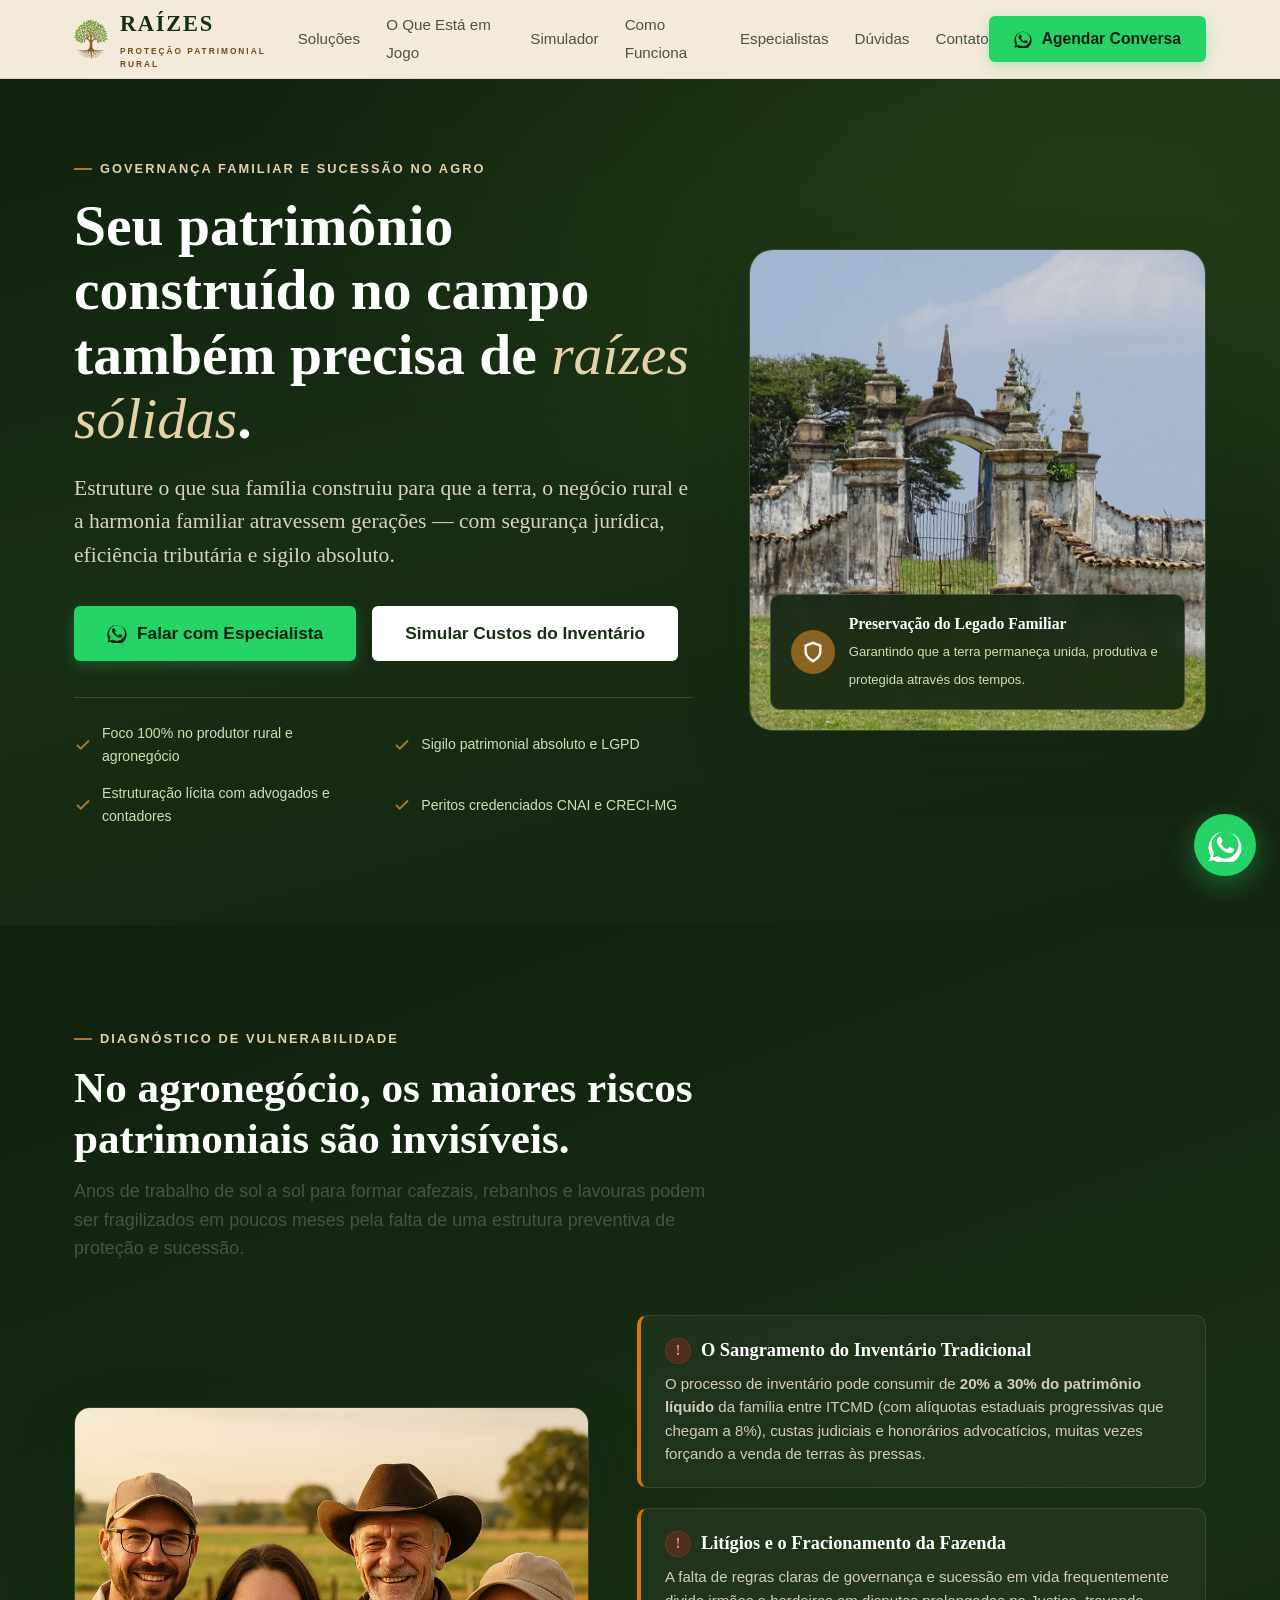
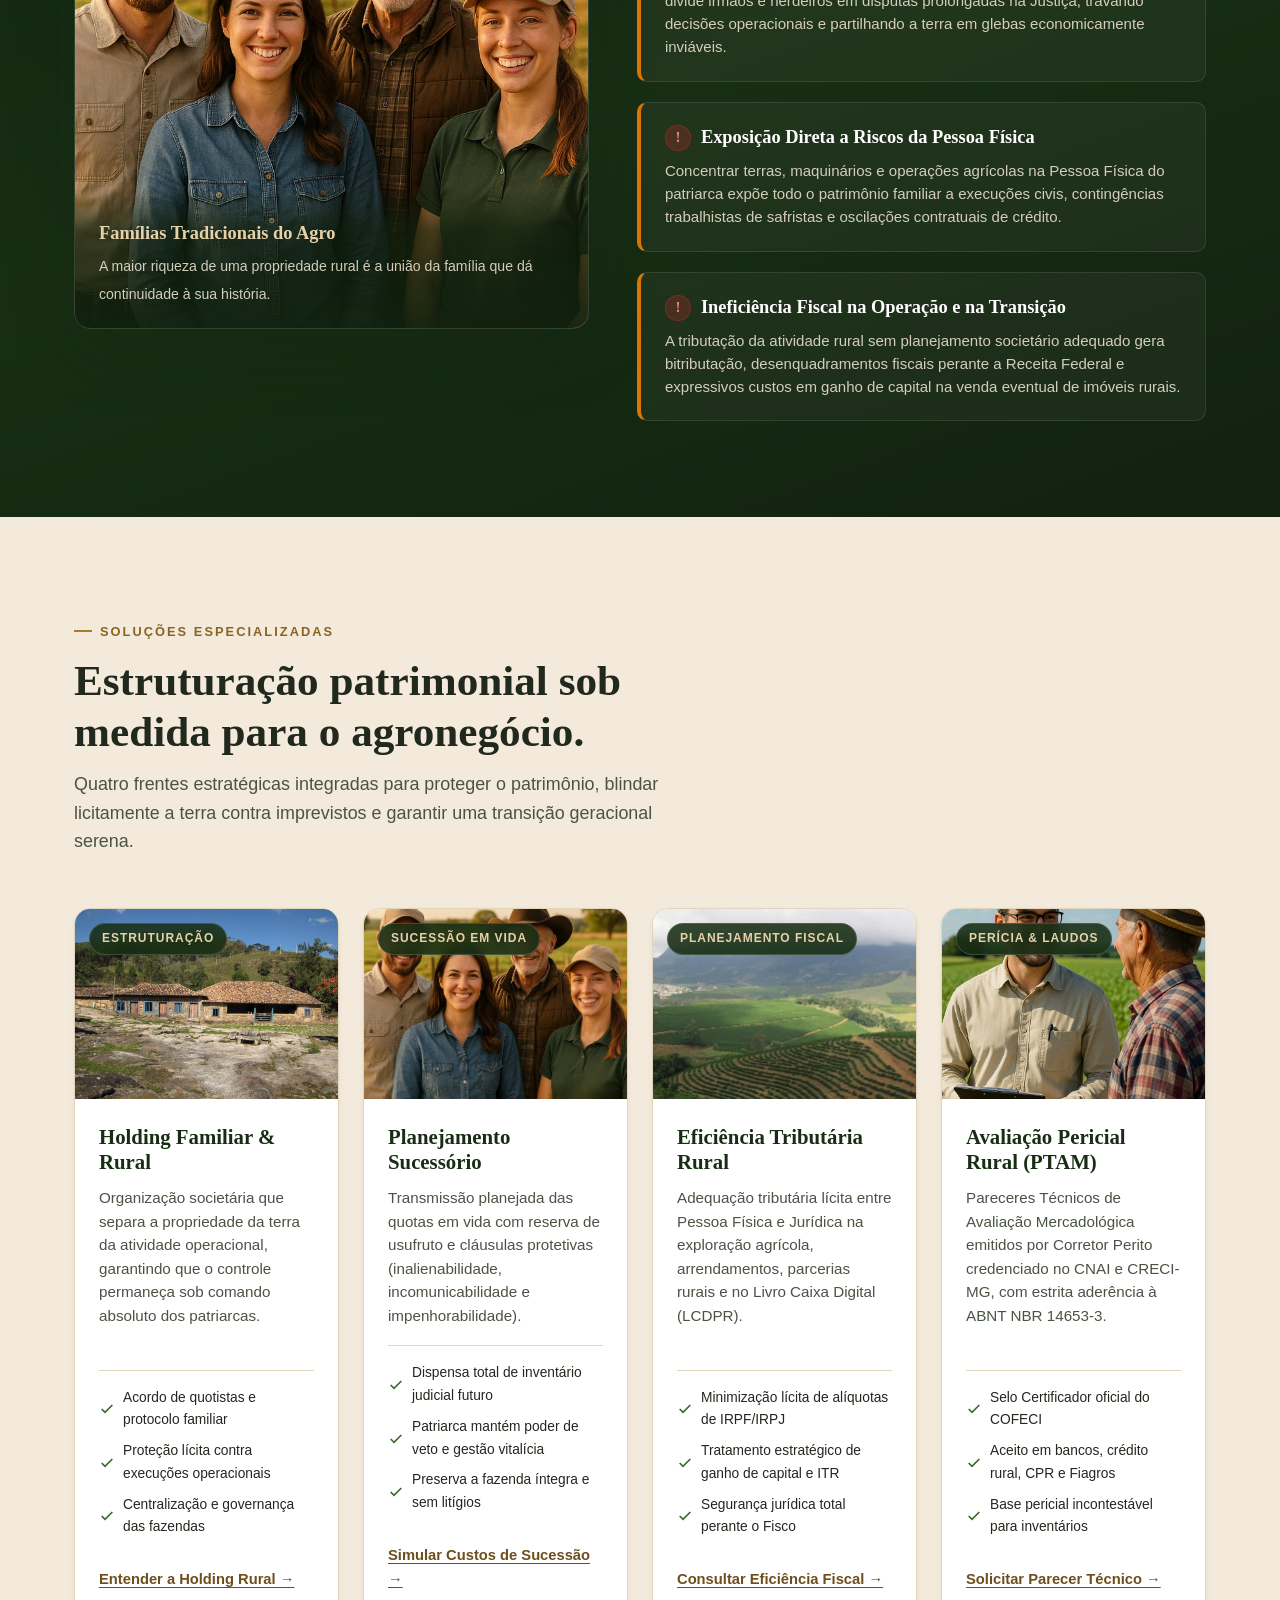
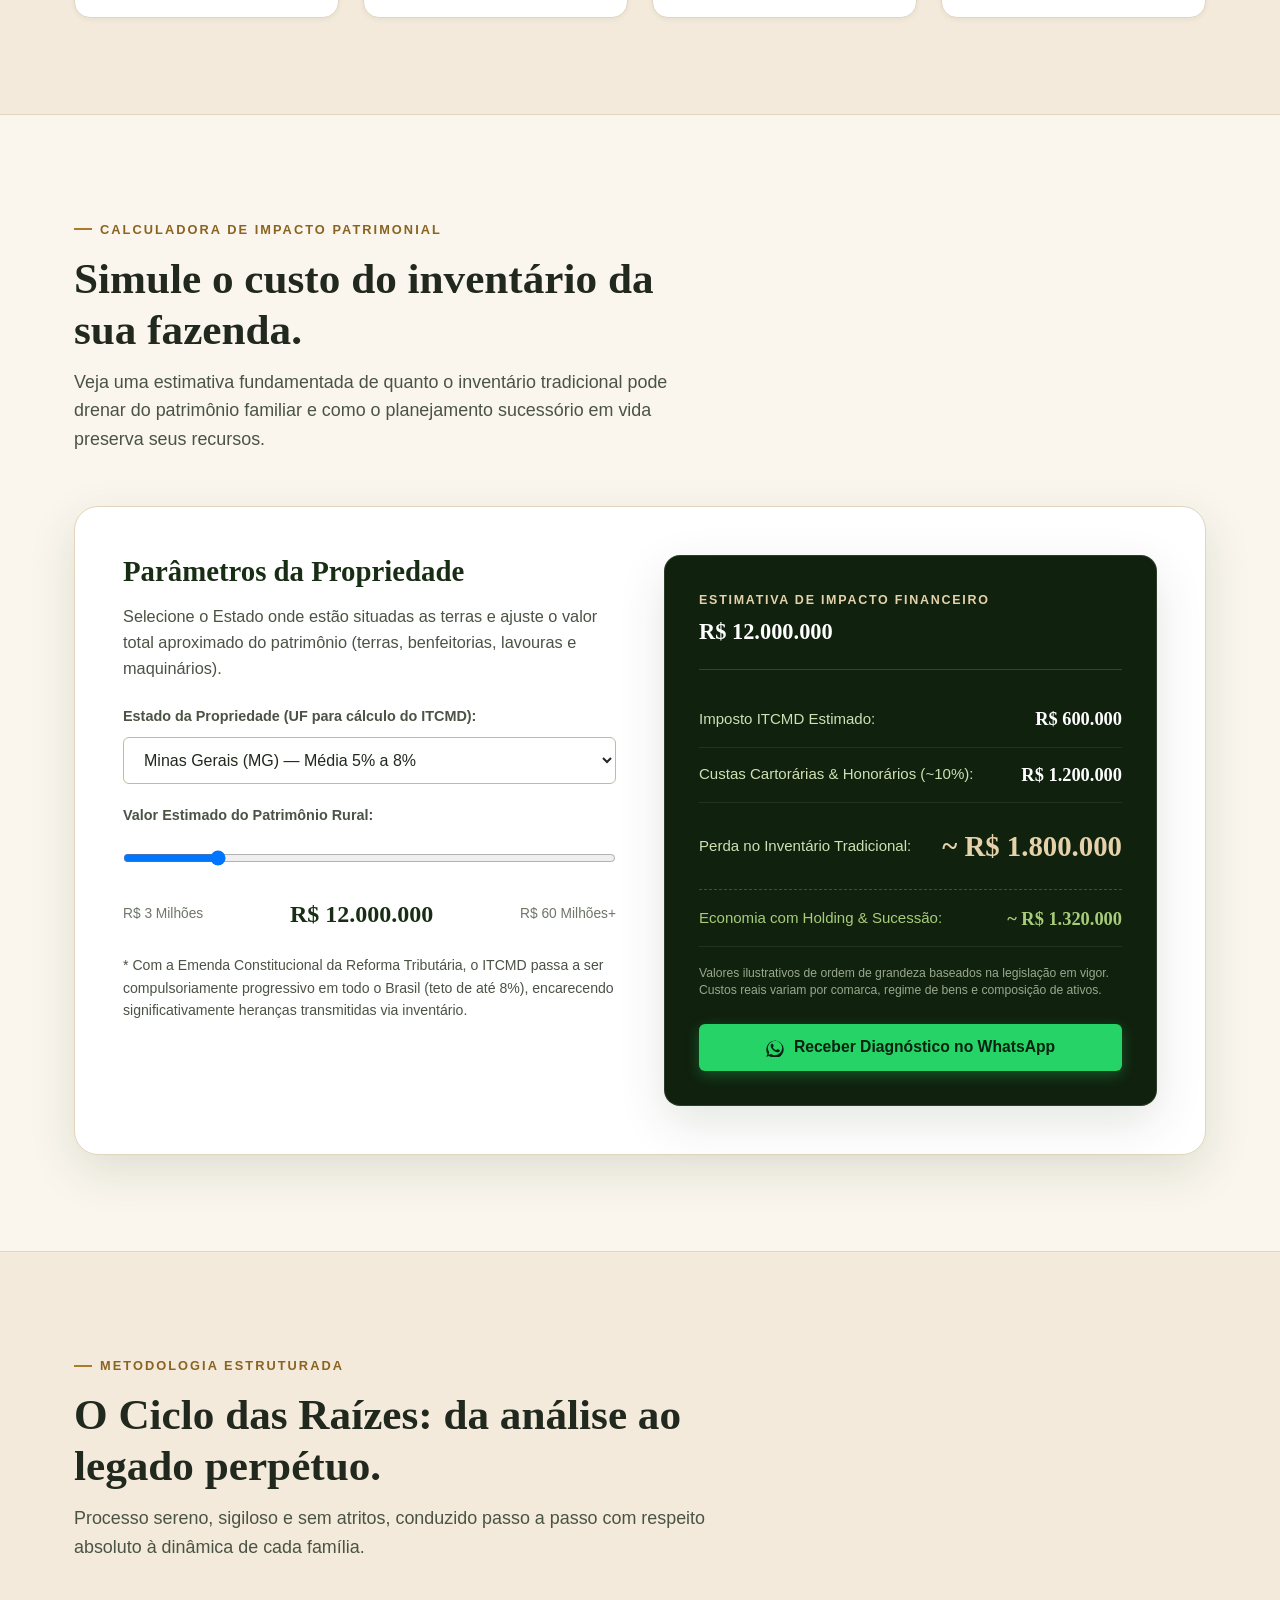
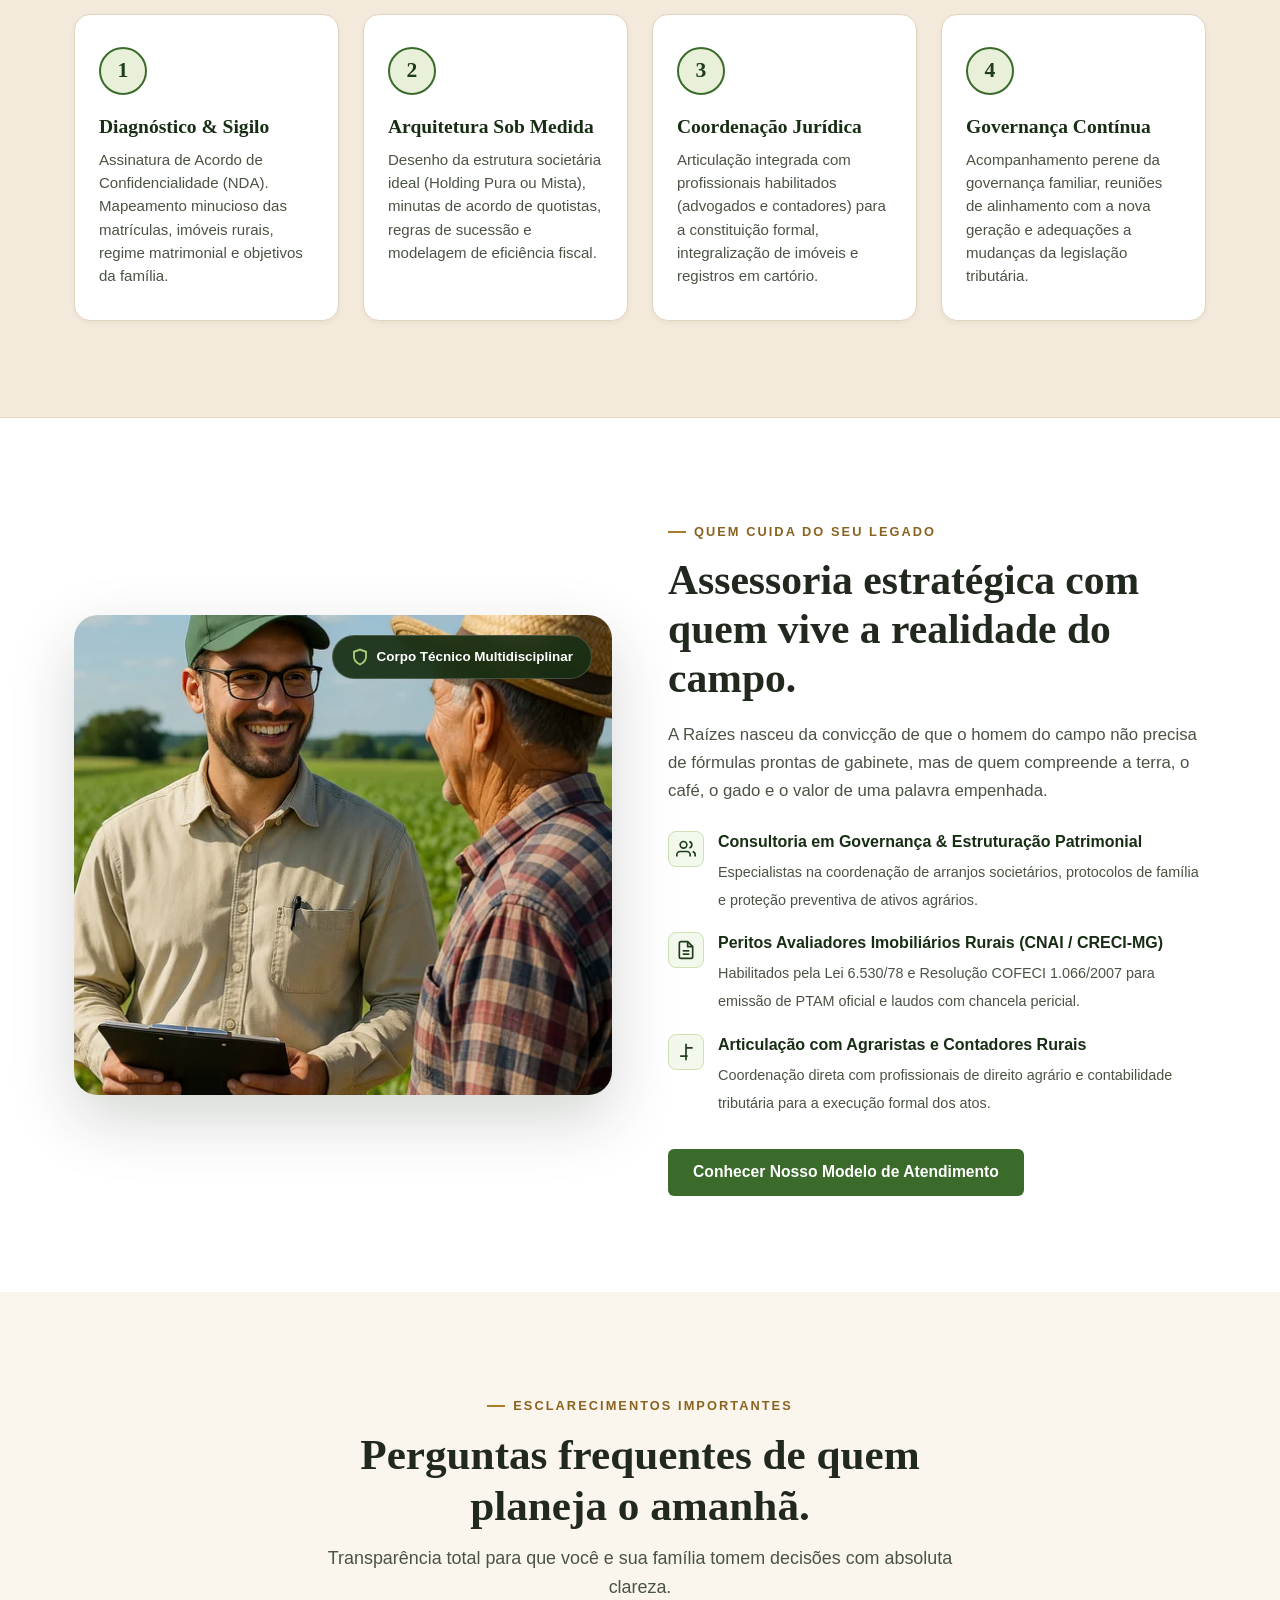
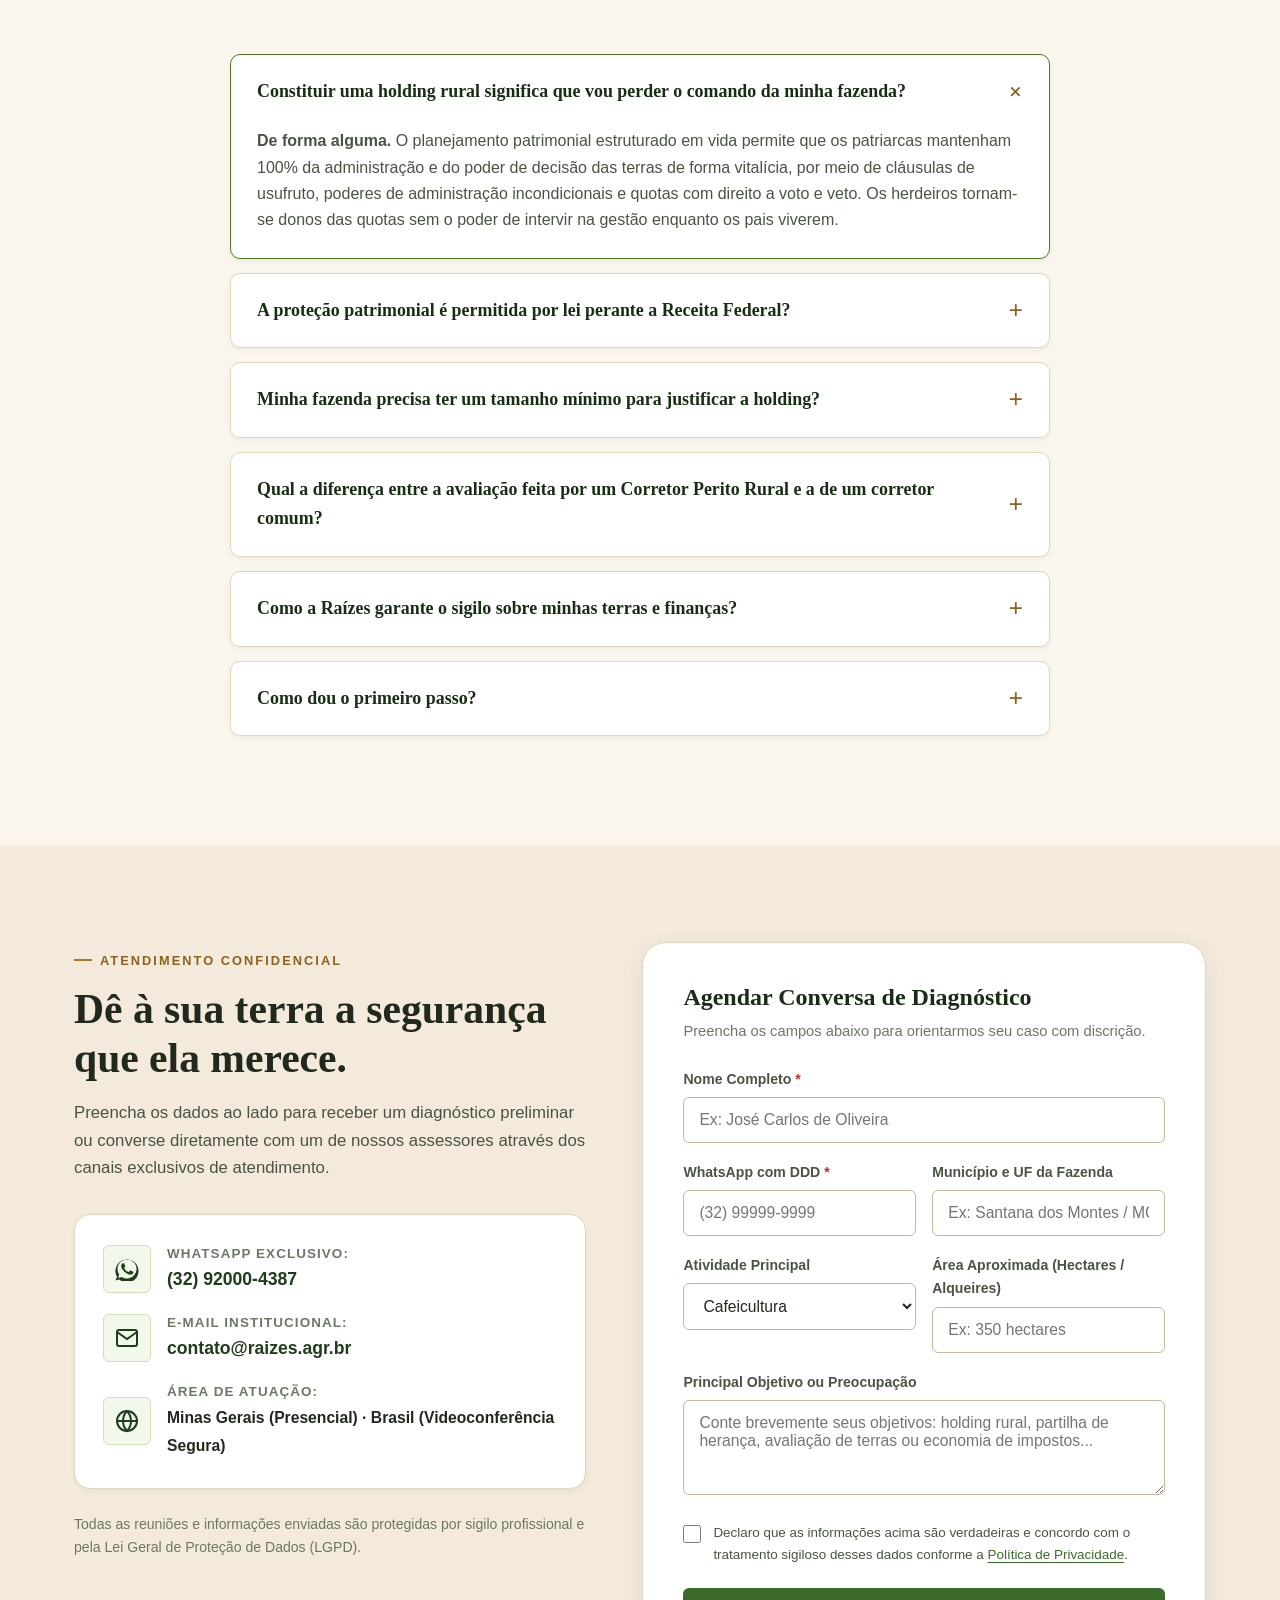
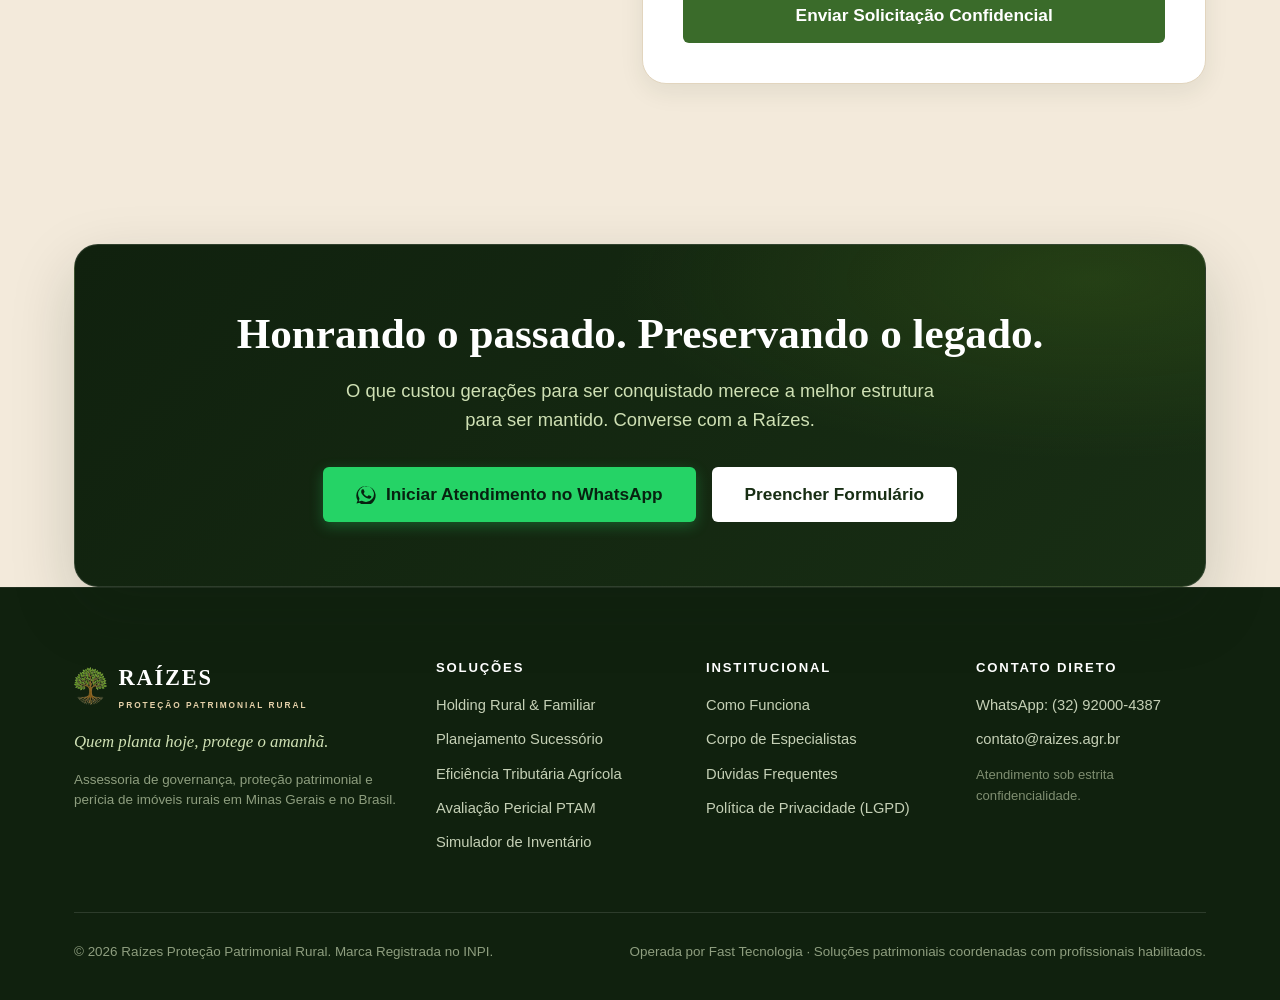
==== index.html @ ce300ea4 "feat(site): One-Page Executiva Premium da Raízes Proteção Patrimonial Rural" ====
<!DOCTYPE html>
<html lang="pt-BR">
<head>
  <meta charset="UTF-8">
  <meta name="viewport" content="width=device-width, initial-scale=1.0">
  <meta name="theme-color" content="#182E14">
  <meta property="og:locale" content="pt_BR">
  <title>Raízes — Proteção Patrimonial Rural | Holding, Sucessão e Avaliação no Agro</title>
  <meta name="description" content="Assessoria em proteção patrimonial e sucessão para famílias do agronegócio. Holding rural, planejamento sucessório em vida, eficiência tributária e avaliação pericial de fazendas com sigilo absoluto.">
  <link rel="canonical" href="https://raizes.agr.br/">

  <!-- Open Graph / Redes Sociais -->
  <meta property="og:type" content="website">
  <meta property="og:title" content="Raízes — Proteção Patrimonial Rural | Governança e Sucessão no Agro">
  <meta property="og:description" content="Estruture o que sua família construiu para que a terra, o negócio e a harmonia atravessem gerações com segurança jurídica, eficiência tributária e sigilo.">
  <meta property="og:image" content="assets/fotos/hero-fazenda-mg.webp">
  <meta property="og:url" content="https://raizes.agr.br/">
  <meta name="twitter:card" content="summary_large_image">

  <!-- Favicons -->
  <link rel="icon" type="image/png" sizes="32x32" href="assets/favicon-32.png">
  <link rel="apple-touch-icon" href="assets/favicon-180.png">

  <!-- CSS Oficial -->
  <link rel="stylesheet" href="css/raizes.css">

  <!-- Schema.org Structured Data -->
  <script type="application/ld+json">
  {
    "@context": "https://schema.org",
    "@type": "ProfessionalService",
    "name": "Raízes Proteção Patrimonial Rural",
    "description": "Assessoria especializada em governança familiar, holding rural, planejamento sucessório, eficiência tributária e avaliação pericial de imóveis rurais em Minas Gerais e no Brasil.",
    "areaServed": "BR",
    "address": {
      "@type": "PostalAddress",
      "addressRegion": "MG",
      "addressCountry": "BR"
    },
    "telephone": "+55-32-92000-4387",
    "email": "contato@raizes.agr.br",
    "url": "https://raizes.agr.br/",
    "slogan": "Quem planta hoje, protege o amanhã.",
    "knowsAbout": [
      "Holding Rural",
      "Planejamento Sucessório Rural",
      "Proteção Patrimonial Lícita",
      "Governança Familiar no Agronegócio",
      "Eficiência Tributária Agrícola",
      "Avaliação de Imóveis Rurais",
      "Parecer Técnico de Avaliação Mercadológica (PTAM)",
      "ABNT NBR 14653-3"
    ]
  }
  </script>
</head>
<body>
  <a class="skip-link" href="#conteudo">Pular para o conteúdo principal</a>

  <!-- ==================== HEADER NOBRE ==================== -->
  <header class="site-header">
    <div class="container nav">
      <a class="brand" href="index.html" aria-label="Raízes Proteção Patrimonial Rural">
        <picture>
          <source srcset="assets/simbolo-real-sm.webp" type="image/webp">
          <img src="assets/simbolo-real-sm.png" alt="Símbolo Árvore Raízes" width="103" height="120">
        </picture>
        <span>RAÍZES<small>PROTEÇÃO PATRIMONIAL RURAL</small></span>
      </a>

      <nav aria-label="Navegação Principal">
        <ul class="nav-links" id="menu-links">
          <li><a href="#solucoes">Soluções</a></li>
          <li><a href="#riscos">O Que Está em Jogo</a></li>
          <li><a href="#simulador">Simulador</a></li>
          <li><a href="#metodologia">Como Funciona</a></li>
          <li><a href="#autoridade">Especialistas</a></li>
          <li><a href="#faq">Dúvidas</a></li>
          <li><a href="#contato">Contato</a></li>
        </ul>
      </nav>

      <div class="nav-cta">
        <a class="btn btn-wa" href="https://wa.me/5532920004387?text=Ol%C3%A1!%20Gostaria%20de%20conversar%20sobre%20a%20prote%C3%A7%C3%A3o%20patrimonial%20e%20sucess%C3%A3o%20da%20minha%20fam%C3%ADlia." target="_blank" rel="noopener">
          <svg width="18" height="18" viewBox="0 0 24 24" fill="currentColor" aria-hidden="true"><path d="M17.5 14.4c-.3-.2-1.7-.8-2-.9-.3-.1-.5-.2-.7.2-.2.3-.7.9-.9 1.1-.2.2-.3.2-.6.1-.3-.2-1.2-.5-2.4-1.5-.9-.8-1.5-1.8-1.6-2.1-.2-.3 0-.5.1-.6.1-.1.3-.4.5-.6.1-.2.2-.3.3-.5.1-.2 0-.4 0-.6 0-.2-.7-1.6-.9-2.2-.2-.6-.5-.5-.7-.5h-.6c-.2 0-.5.1-.8.4-.3.3-1 1-1 2.5s1.1 2.9 1.2 3.1c.2.2 2.1 3.3 5.2 4.6.7.3 1.3.5 1.7.6.7.2 1.4.2 1.9.1.6-.1 1.7-.7 2-1.4.2-.7.2-1.2.2-1.4-.1-.1-.3-.2-.6-.3M12 21.5a9.5 9.5 0 0 1-4.8-1.3l-.4-.2-3.5.9.9-3.4-.2-.4A9.5 9.5 0 1 1 12 21.5M12 2.5A11.5 11.5 0 0 0 2 19.8L.5 23.5l3.8-1A11.5 11.5 0 1 0 12 2.5"/></svg>
          Agendar Conversa
        </a>
        <button class="menu-toggle" aria-label="Abrir Menu de Navegação" aria-expanded="false" aria-controls="menu-links">
          <span></span><span></span><span></span>
        </button>
      </div>
    </div>
  </header>

  <main id="conteudo" tabindex="-1">

    <!-- ==================== HERO SECTION CINEMATOGRÁFICA ==================== -->
    <section class="hero">
      <div class="container">
        <div class="hero-grid">
          <div>
            <div class="eyebrow eyebrow-light">Governança Familiar e Sucessão no Agro</div>
            <h1>Seu patrimônio construído no campo também precisa de <em>raízes sólidas</em>.</h1>
            <p class="lead">
              Estruture o que sua família construiu para que a terra, o negócio rural e a harmonia familiar atravessem gerações — com segurança jurídica, eficiência tributária e sigilo absoluto.
            </p>

            <div class="cta-row">
              <a class="btn btn-wa btn-lg" href="https://wa.me/5532920004387?text=Ol%C3%A1!%20Gostaria%20de%20uma%20orienta%C3%A7%C3%A3o%20preliminar%20sobre%20holding%20rural%20e%20sucess%C3%A3o%20familiar." target="_blank" rel="noopener">
                <svg width="20" height="20" viewBox="0 0 24 24" fill="currentColor" aria-hidden="true"><path d="M17.5 14.4c-.3-.2-1.7-.8-2-.9-.3-.1-.5-.2-.7.2-.2.3-.7.9-.9 1.1-.2.2-.3.2-.6.1-.3-.2-1.2-.5-2.4-1.5-.9-.8-1.5-1.8-1.6-2.1-.2-.3 0-.5.1-.6.1-.1.3-.4.5-.6.1-.2.2-.3.3-.5.1-.2 0-.4 0-.6 0-.2-.7-1.6-.9-2.2-.2-.6-.5-.5-.7-.5h-.6c-.2 0-.5.1-.8.4-.3.3-1 1-1 2.5s1.1 2.9 1.2 3.1c.2.2 2.1 3.3 5.2 4.6.7.3 1.3.5 1.7.6.7.2 1.4.2 1.9.1.6-.1 1.7-.7 2-1.4.2-.7.2-1.2.2-1.4-.1-.1-.3-.2-.6-.3M12 21.5a9.5 9.5 0 0 1-4.8-1.3l-.4-.2-3.5.9.9-3.4-.2-.4A9.5 9.5 0 1 1 12 21.5M12 2.5A11.5 11.5 0 0 0 2 19.8L.5 23.5l3.8-1A11.5 11.5 0 1 0 12 2.5"/></svg>
                Falar com Especialista
              </a>
              <a class="btn btn-light btn-lg" href="#simulador">
                Simular Custos do Inventário
              </a>
            </div>

            <div class="hero-trust-list">
              <div class="hero-trust-item">
                <svg width="18" height="18" viewBox="0 0 24 24" fill="none" stroke-width="2.5"><polyline points="20 6 9 17 4 12"/></svg>
                <span>Foco 100% no produtor rural e agronegócio</span>
              </div>
              <div class="hero-trust-item">
                <svg width="18" height="18" viewBox="0 0 24 24" fill="none" stroke-width="2.5"><polyline points="20 6 9 17 4 12"/></svg>
                <span>Sigilo patrimonial absoluto e LGPD</span>
              </div>
              <div class="hero-trust-item">
                <svg width="18" height="18" viewBox="0 0 24 24" fill="none" stroke-width="2.5"><polyline points="20 6 9 17 4 12"/></svg>
                <span>Estruturação lícita com advogados e contadores</span>
              </div>
              <div class="hero-trust-item">
                <svg width="18" height="18" viewBox="0 0 24 24" fill="none" stroke-width="2.5"><polyline points="20 6 9 17 4 12"/></svg>
                <span>Peritos credenciados CNAI e CRECI-MG</span>
              </div>
            </div>
          </div>

          <!-- Card de Foto Real da Sede de Fazenda -->
          <div class="hero-photo-wrapper">
            <div class="hero-photo-card">
              <picture>
                <source srcset="assets/fotos/hero-fazenda-mg.webp" type="image/webp">
                <img src="assets/fotos/hero-fazenda-mg.webp" alt="Sede histórica de fazenda de café e terras produtivas em Minas Gerais" width="800" height="480" fetchpriority="high">
              </picture>
              <div class="hero-photo-badge">
                <div class="badge-icon" aria-hidden="true">
                  <svg width="22" height="22" viewBox="0 0 24 24" fill="none" stroke="#fff" stroke-width="2.5"><path d="M12 22s8-4 8-10V5l-8-3-8 3v7c0 6 8 10 8 10z"/></svg>
                </div>
                <div>
                  <strong>Preservação do Legado Familiar</strong>
                  <span>Garantindo que a terra permaneça unida, produtiva e protegida através dos tempos.</span>
                </div>
              </div>
            </div>
          </div>

        </div>
      </div>
    </section>

    <!-- ==================== TENSÃO: O QUE ESTÁ EM JOGO ==================== -->
    <section class="dark" id="riscos">
      <div class="container">
        <div class="section-head">
          <div class="eyebrow">Diagnóstico de Vulnerabilidade</div>
          <h2>No agronegócio, os maiores riscos patrimoniais são invisíveis.</h2>
          <p>
            Anos de trabalho de sol a sol para formar cafezais, rebanhos e lavouras podem ser fragilizados em poucos meses pela falta de uma estrutura preventiva de proteção e sucessão.
          </p>
        </div>

        <div class="risks-layout">
          <!-- Foto da Família de Produtores Rurais -->
          <div class="family-photo-card">
            <picture>
              <source srcset="assets/fotos/familia-produtores-sucessao.webp" type="image/webp">
              <img src="assets/fotos/familia-produtores-sucessao.webp" alt="Família tradicional do agronegócio mineiro reunida na fazenda" width="800" height="520" loading="lazy">
            </picture>
            <div class="family-photo-caption">
              <strong>Famílias Tradicionais do Agro</strong>
              <span>A maior riqueza de uma propriedade rural é a união da família que dá continuidade à sua história.</span>
            </div>
          </div>

          <div class="risk-grid">
            <div class="risk-item">
              <h3><span class="x">!</span> O Sangramento do Inventário Tradicional</h3>
              <p>O processo de inventário pode consumir de <strong>20% a 30% do patrimônio líquido</strong> da família entre ITCMD (com alíquotas estaduais progressivas que chegam a 8%), custas judiciais e honorários advocatícios, muitas vezes forçando a venda de terras às pressas.</p>
            </div>

            <div class="risk-item">
              <h3><span class="x">!</span> Litígios e o Fracionamento da Fazenda</h3>
              <p>A falta de regras claras de governança e sucessão em vida frequentemente divide irmãos e herdeiros em disputas prolongadas na Justiça, travando decisões operacionais e partilhando a terra em glebas economicamente inviáveis.</p>
            </div>

            <div class="risk-item">
              <h3><span class="x">!</span> Exposição Direta a Riscos da Pessoa Física</h3>
              <p>Concentrar terras, maquinários e operações agrícolas na Pessoa Física do patriarca expõe todo o patrimônio familiar a execuções civis, contingências trabalhistas de safristas e oscilações contratuais de crédito.</p>
            </div>

            <div class="risk-item">
              <h3><span class="x">!</span> Ineficiência Fiscal na Operação e na Transição</h3>
              <p>A tributação da atividade rural sem planejamento societário adequado gera bitributação, desenquadramentos fiscais perante a Receita Federal e expressivos custos em ganho de capital na venda eventual de imóveis rurais.</p>
            </div>
          </div>
        </div>
      </div>
    </section>

    <!-- ==================== AS 4 SOLUÇÕES ESTRATÉGICAS ==================== -->
    <section id="solucoes">
      <div class="container">
        <div class="section-head">
          <div class="eyebrow">Soluções Especializadas</div>
          <h2>Estruturação patrimonial sob medida para o agronegócio.</h2>
          <p>
            Quatro frentes estratégicas integradas para proteger o patrimônio, blindar licitamente a terra contra imprevistos e garantir uma transição geracional serena.
          </p>
        </div>

        <div class="solucoes-grid">

          <!-- SOLUÇÃO 1: HOLDING RURAL -->
          <article class="solucao-card">
            <div class="solucao-thumb">
              <picture>
                <source srcset="assets/fotos/fazenda-historica-sede.webp" type="image/webp">
                <img src="assets/fotos/fazenda-historica-sede.webp" alt="Sede histórica colonial mineira representando a holding rural" width="400" height="190" loading="lazy">
              </picture>
              <div class="solucao-tag">Estruturação</div>
            </div>
            <div class="solucao-body">
              <h3>Holding Familiar & Rural</h3>
              <p>Organização societária que separa a propriedade da terra da atividade operacional, garantindo que o controle permaneça sob comando absoluto dos patriarcas.</p>
              <ul class="solucao-beneficios">
                <li><svg width="16" height="16" viewBox="0 0 24 24" fill="none" stroke-width="2.5"><polyline points="20 6 9 17 4 12"/></svg> Acordo de quotistas e protocolo familiar</li>
                <li><svg width="16" height="16" viewBox="0 0 24 24" fill="none" stroke-width="2.5"><polyline points="20 6 9 17 4 12"/></svg> Proteção lícita contra execuções operacionais</li>
                <li><svg width="16" height="16" viewBox="0 0 24 24" fill="none" stroke-width="2.5"><polyline points="20 6 9 17 4 12"/></svg> Centralização e governança das fazendas</li>
              </ul>
              <a class="solucao-link" href="#contato">Entender a Holding Rural →</a>
            </div>
          </article>

          <!-- SOLUÇÃO 2: PLANEJAMENTO SUCESSÓRIO -->
          <article class="solucao-card">
            <div class="solucao-thumb">
              <picture>
                <source srcset="assets/fotos/governanca-parceria-familiar.webp" type="image/webp">
                <img src="assets/fotos/governanca-parceria-familiar.webp" alt="Produtores e sucessores dialogando na fazenda" width="400" height="190" loading="lazy">
              </picture>
              <div class="solucao-tag">Sucessão em Vida</div>
            </div>
            <div class="solucao-body">
              <h3>Planejamento Sucessório</h3>
              <p>Transmissão planejada das quotas em vida com reserva de usufruto e cláusulas protetivas (inalienabilidade, incomunicabilidade e impenhorabilidade).</p>
              <ul class="solucao-beneficios">
                <li><svg width="16" height="16" viewBox="0 0 24 24" fill="none" stroke-width="2.5"><polyline points="20 6 9 17 4 12"/></svg> Dispensa total de inventário judicial futuro</li>
                <li><svg width="16" height="16" viewBox="0 0 24 24" fill="none" stroke-width="2.5"><polyline points="20 6 9 17 4 12"/></svg> Patriarca mantém poder de veto e gestão vitalícia</li>
                <li><svg width="16" height="16" viewBox="0 0 24 24" fill="none" stroke-width="2.5"><polyline points="20 6 9 17 4 12"/></svg> Preserva a fazenda íntegra e sem litígios</li>
              </ul>
              <a class="solucao-link" href="#simulador">Simular Custos de Sucessão →</a>
            </div>
          </article>

          <!-- SOLUÇÃO 3: EFICIÊNCIA TRIBUTÁRIA NO AGRO -->
          <article class="solucao-card">
            <div class="solucao-thumb">
              <picture>
                <source srcset="assets/fotos/cafezal-lavoura-mg.webp" type="image/webp">
                <img src="assets/fotos/cafezal-lavoura-mg.webp" alt="Lavoura de café em produção com alta produtividade" width="400" height="190" loading="lazy">
              </picture>
              <div class="solucao-tag">Planejamento Fiscal</div>
            </div>
            <div class="solucao-body">
              <h3>Eficiência Tributária Rural</h3>
              <p>Adequação tributária lícita entre Pessoa Física e Jurídica na exploração agrícola, arrendamentos, parcerias rurais e no Livro Caixa Digital (LCDPR).</p>
              <ul class="solucao-beneficios">
                <li><svg width="16" height="16" viewBox="0 0 24 24" fill="none" stroke-width="2.5"><polyline points="20 6 9 17 4 12"/></svg> Minimização lícita de alíquotas de IRPF/IRPJ</li>
                <li><svg width="16" height="16" viewBox="0 0 24 24" fill="none" stroke-width="2.5"><polyline points="20 6 9 17 4 12"/></svg> Tratamento estratégico de ganho de capital e ITR</li>
                <li><svg width="16" height="16" viewBox="0 0 24 24" fill="none" stroke-width="2.5"><polyline points="20 6 9 17 4 12"/></svg> Segurança jurídica total perante o Fisco</li>
              </ul>
              <a class="solucao-link" href="#contato">Consultar Eficiência Fiscal →</a>
            </div>
          </article>

          <!-- SOLUÇÃO 4: AVALIAÇÃO PERICIAL DE IMÓVEIS RURAIS -->
          <article class="solucao-card">
            <div class="solucao-thumb">
              <picture>
                <source srcset="assets/fotos/produtor-perito-vistoria.webp" type="image/webp">
                <img src="assets/fotos/produtor-perito-vistoria.webp" alt="Vistoria técnica presencial com produtor no campo" width="400" height="190" loading="lazy">
              </picture>
              <div class="solucao-tag">Perícia & Laudos</div>
            </div>
            <div class="solucao-body">
              <h3>Avaliação Pericial Rural (PTAM)</h3>
              <p>Pareceres Técnicos de Avaliação Mercadológica emitidos por Corretor Perito credenciado no CNAI e CRECI-MG, com estrita aderência à ABNT NBR 14653-3.</p>
              <ul class="solucao-beneficios">
                <li><svg width="16" height="16" viewBox="0 0 24 24" fill="none" stroke-width="2.5"><polyline points="20 6 9 17 4 12"/></svg> Selo Certificador oficial do COFECI</li>
                <li><svg width="16" height="16" viewBox="0 0 24 24" fill="none" stroke-width="2.5"><polyline points="20 6 9 17 4 12"/></svg> Aceito em bancos, crédito rural, CPR e Fiagros</li>
                <li><svg width="16" height="16" viewBox="0 0 24 24" fill="none" stroke-width="2.5"><polyline points="20 6 9 17 4 12"/></svg> Base pericial incontestável para inventários</li>
              </ul>
              <a class="solucao-link" href="#contato">Solicitar Parecer Técnico →</a>
            </div>
          </article>

        </div>
      </div>
    </section>

    <!-- ==================== SIMULADOR INTERATIVO DE INVENTÁRIO RURAL ==================== -->
    <section class="simulador-section" id="simulador">
      <div class="container">
        <div class="section-head">
          <div class="eyebrow">Calculadora de Impacto Patrimonial</div>
          <h2>Simule o custo do inventário da sua fazenda.</h2>
          <p>
            Veja uma estimativa fundamentada de quanto o inventário tradicional pode drenar do patrimônio familiar e como o planejamento sucessório em vida preserva seus recursos.
          </p>
        </div>

        <div class="simulador-box">
          <!-- Controles da Simulação -->
          <div class="simulador-intro">
            <h3>Parâmetros da Propriedade</h3>
            <p>
              Selecione o Estado onde estão situadas as terras e ajuste o valor total aproximado do patrimônio (terras, benfeitorias, lavouras e maquinários).
            </p>

            <div class="sim-form-group">
              <label for="sim-uf">Estado da Propriedade (UF para cálculo do ITCMD):</label>
              <select id="sim-uf" class="sim-select" aria-label="Selecione o Estado">
                <option value="MG" selected>Minas Gerais (MG) — Média 5% a 8%</option>
                <option value="SP">São Paulo (SP) — 4% (progressão em análise)</option>
                <option value="GO">Goiás (GO) — 4% a 8%</option>
                <option value="MT">Mato Grosso (MT) — 2% a 8%</option>
                <option value="MS">Mato Grosso do Sul (MS) — 3% a 8%</option>
                <option value="PR">Paraná (PR) — 4%</option>
                <option value="RS">Rio Grande do Sul (RS) — 4% a 6%</option>
                <option value="BA">Bahia (BA) — 3.5% a 8%</option>
                <option value="OUTRO">Outro Estado (Média Nacional 5%)</option>
              </select>
            </div>

            <div class="sim-form-group">
              <label for="sim-patrimonio">Valor Estimado do Patrimônio Rural:</label>
              <input type="range" id="sim-patrimonio" class="sim-range" min="3000000" max="60000000" step="1000000" value="12000000" aria-label="Valor estimado do patrimônio rural">
              <div class="range-display">
                <span>R$ 3 Milhões</span>
                <span class="range-val" id="display-patrimonio">R$ 12.000.000</span>
                <span>R$ 60 Milhões+</span>
              </div>
            </div>

            <p class="muted" style="font-size: .88rem; margin-top: 14px;">
              * Com a Emenda Constitucional da Reforma Tributária, o ITCMD passa a ser compulsoriamente progressivo em todo o Brasil (teto de até 8%), encarecendo significativamente heranças transmitidas via inventário.
            </p>
          </div>

          <!-- Resultado Dinâmico da Simulação -->
          <div class="sim-result-card" id="resultado-simulacao" aria-live="polite">
            <div class="sim-result-header">
              <small>Estimativa de Impacto Financeiro</small>
              <strong id="res-patrimonio">R$ 12.000.000</strong>
            </div>

            <div class="sim-metric-row">
              <span>Imposto ITCMD Estimado:</span>
              <strong id="res-itcmd">R$ 600.000</strong>
            </div>
            <div class="sim-metric-row">
              <span>Custas Cartorárias & Honorários (~10%):</span>
              <strong id="res-custas">R$ 1.200.000</strong>
            </div>
            <div class="sim-metric-row destaque">
              <span>Perda no Inventário Tradicional:</span>
              <strong id="res-perda-total">~ R$ 1.800.000</strong>
            </div>
            <div class="sim-metric-row" style="border-top: 1px dashed rgba(255,255,255,0.2); padding-top: 14px; margin-top: 6px;">
              <span style="color: #A9CC7A;">Economia com Holding & Sucessão:</span>
              <strong id="res-economia" style="color: #A9CC7A;">~ R$ 1.320.000</strong>
            </div>

            <p class="sim-notice">
              Valores ilustrativos de ordem de grandeza baseados na legislação em vigor. Custos reais variam por comarca, regime de bens e composição de ativos.
            </p>

            <a class="btn btn-wa" id="btn-enviar-sim" href="https://wa.me/5532920004387" target="_blank" rel="noopener" style="width: 100%;">
              <svg width="18" height="18" viewBox="0 0 24 24" fill="currentColor" aria-hidden="true"><path d="M17.5 14.4c-.3-.2-1.7-.8-2-.9-.3-.1-.5-.2-.7.2-.2.3-.7.9-.9 1.1-.2.2-.3.2-.6.1-.3-.2-1.2-.5-2.4-1.5-.9-.8-1.5-1.8-1.6-2.1-.2-.3 0-.5.1-.6.1-.1.3-.4.5-.6.1-.2.2-.3.3-.5.1-.2 0-.4 0-.6 0-.2-.7-1.6-.9-2.2-.2-.6-.5-.5-.7-.5h-.6c-.2 0-.5.1-.8.4-.3.3-1 1-1 2.5s1.1 2.9 1.2 3.1c.2.2 2.1 3.3 5.2 4.6.7.3 1.3.5 1.7.6.7.2 1.4.2 1.9.1.6-.1 1.7-.7 2-1.4.2-.7.2-1.2.2-1.4-.1-.1-.3-.2-.6-.3M12 21.5a9.5 9.5 0 0 1-4.8-1.3l-.4-.2-3.5.9.9-3.4-.2-.4A9.5 9.5 0 1 1 12 21.5M12 2.5A11.5 11.5 0 0 0 2 19.8L.5 23.5l3.8-1A11.5 11.5 0 1 0 12 2.5"/></svg>
              Receber Diagnóstico no WhatsApp
            </a>
          </div>
        </div>
      </div>
    </section>

    <!-- ==================== COMO FUNCIONA (O CICLO DAS RAÍZES) ==================== -->
    <section id="metodologia">
      <div class="container">
        <div class="section-head">
          <div class="eyebrow">Metodologia Estruturada</div>
          <h2>O Ciclo das Raízes: da análise ao legado perpétuo.</h2>
          <p>
            Processo sereno, sigiloso e sem atritos, conduzido passo a passo com respeito absoluto à dinâmica de cada família.
          </p>
        </div>

        <div class="ciclo-grid">
          <div class="ciclo-card">
            <div class="ciclo-num">1</div>
            <h3>Diagnóstico & Sigilo</h3>
            <p>Assinatura de Acordo de Confidencialidade (NDA). Mapeamento minucioso das matrículas, imóveis rurais, regime matrimonial e objetivos da família.</p>
          </div>

          <div class="ciclo-card">
            <div class="ciclo-num">2</div>
            <h3>Arquitetura Sob Medida</h3>
            <p>Desenho da estrutura societária ideal (Holding Pura ou Mista), minutas de acordo de quotistas, regras de sucessão e modelagem de eficiência fiscal.</p>
          </div>

          <div class="ciclo-card">
            <div class="ciclo-num">3</div>
            <h3>Coordenação Jurídica</h3>
            <p>Articulação integrada com profissionais habilitados (advogados e contadores) para a constituição formal, integralização de imóveis e registros em cartório.</p>
          </div>

          <div class="ciclo-card">
            <div class="ciclo-num">4</div>
            <h3>Governança Contínua</h3>
            <p>Acompanhamento perene da governança familiar, reuniões de alinhamento com a nova geração e adequações a mudanças da legislação tributária.</p>
          </div>
        </div>
      </div>
    </section>

    <!-- ==================== AUTORIDADE TÉCNICA E EQUIPE ==================== -->
    <section class="autoridade-section" id="autoridade">
      <div class="container">
        <div class="autoridade-grid">
          <div class="autoridade-img-wrap">
            <picture>
              <source srcset="assets/fotos/consultoria-reuniao-fazenda.webp" type="image/webp">
              <img src="assets/fotos/consultoria-reuniao-fazenda.webp" alt="Consultoria e alinhamento patrimonial presencial na fazenda" width="800" height="480" loading="lazy">
            </picture>
            <div class="autoridade-pill">
              <svg width="18" height="18" viewBox="0 0 24 24" fill="none" stroke="#A9CC7A" stroke-width="2.5"><path d="M12 22s8-4 8-10V5l-8-3-8 3v7c0 6 8 10 8 10z"/></svg>
              <span>Corpo Técnico Multidisciplinar</span>
            </div>
          </div>

          <div class="autoridade-text">
            <div class="eyebrow">Quem Cuida do Seu Legado</div>
            <h2>Assessoria estratégica com quem vive a realidade do campo.</h2>
            <p>
              A Raízes nasceu da convicção de que o homem do campo não precisa de fórmulas prontas de gabinete, mas de quem compreende a terra, o café, o gado e o valor de uma palavra empenhada.
            </p>

            <div class="team-points">
              <div class="team-point">
                <div class="team-point-icon">
                  <svg width="20" height="20" viewBox="0 0 24 24" fill="none" stroke="var(--verde-800)" stroke-width="2"><path d="M17 21v-2a4 4 0 0 0-4-4H5a4 4 0 0 0-4 4v2"/><circle cx="9" cy="7" r="4"/><path d="M23 21v-2a4 4 0 0 0-3-3.87"/><path d="M16 3.13a4 4 0 0 1 0 7.75"/></svg>
                </div>
                <div>
                  <strong>Consultoria em Governança & Estruturação Patrimonial</strong>
                  <span>Especialistas na coordenação de arranjos societários, protocolos de família e proteção preventiva de ativos agrários.</span>
                </div>
              </div>

              <div class="team-point">
                <div class="team-point-icon">
                  <svg width="20" height="20" viewBox="0 0 24 24" fill="none" stroke="var(--verde-800)" stroke-width="2"><path d="M14 2H6a2 2 0 0 0-2 2v16a2 2 0 0 0 2 2h12a2 2 0 0 0 2-2V8z"/><polyline points="14 2 14 8 20 8"/><line x1="16" y1="13" x2="8" y2="13"/><line x1="16" y1="17" x2="8" y2="17"/></svg>
                </div>
                <div>
                  <strong>Peritos Avaliadores Imobiliários Rurais (CNAI / CRECI-MG)</strong>
                  <span>Habilitados pela Lei 6.530/78 e Resolução COFECI 1.066/2007 para emissão de PTAM oficial e laudos com chancela pericial.</span>
                </div>
              </div>

              <div class="team-point">
                <div class="team-point-icon">
                  <svg width="20" height="20" viewBox="0 0 24 24" fill="none" stroke="var(--verde-800)" stroke-width="2"><path d="M20 7h-9M14 17H5M12 2v20"/></svg>
                </div>
                <div>
                  <strong>Articulação com Agraristas e Contadores Rurais</strong>
                  <span>Coordenação direta com profissionais de direito agrário e contabilidade tributária para a execução formal dos atos.</span>
                </div>
              </div>
            </div>

            <a class="btn btn-primary" href="#contato">Conhecer Nosso Modelo de Atendimento</a>
          </div>
        </div>
      </div>
    </section>

    <!-- ==================== FAQ: DÚVIDAS FREQUENTES ==================== -->
    <section class="faq-section" id="faq">
      <div class="container">
        <div class="section-head" style="margin-left: auto; margin-right: auto; text-align: center;">
          <div class="eyebrow" style="justify-content: center;">Esclarecimentos Importantes</div>
          <h2>Perguntas frequentes de quem planeja o amanhã.</h2>
          <p>Transparência total para que você e sua família tomem decisões com absoluta clareza.</p>
        </div>

        <div class="faq-wrap">
          <div class="faq">
            <details open>
              <summary>Constituir uma holding rural significa que vou perder o comando da minha fazenda?</summary>
              <p>
                <strong>De forma alguma.</strong> O planejamento patrimonial estruturado em vida permite que os patriarcas mantenham 100% da administração e do poder de decisão das terras de forma vitalícia, por meio de cláusulas de usufruto, poderes de administração incondicionais e quotas com direito a voto e veto. Os herdeiros tornam-se donos das quotas sem o poder de intervir na gestão enquanto os pais viverem.
              </p>
            </details>

            <details>
              <summary>A proteção patrimonial é permitida por lei perante a Receita Federal?</summary>
              <p>
                <strong>Sim, plenamente.</strong> O planejamento sucessório e patrimonial é um direito expressamente resguardado pelo Código Civil brasileiro e pela legislação tributária. Não trabalhamos com promessas de “blindagem milagrosa” (que configurariam fraude à execução), mas com <em>estruturação patrimonial lícita</em>, separando a titularidade dos bens da atividade de risco operacional.
              </p>
            </details>

            <details>
              <summary>Minha fazenda precisa ter um tamanho mínimo para justificar a holding?</summary>
              <p>
                Não há limite mínimo de hectares. A estruturação patrimonial é indicada para qualquer família que possua patrimônio rural formado (terras, cafezais, rebanhos ou imóveis urbanos alugados) e que deseje evitar que cerca de 20% a 30% desse legado seja consumido no inventário, ou que queira prevenir divisões conturbadas entre herdeiros.
              </p>
            </details>

            <details>
              <summary>Qual a diferença entre a avaliação feita por um Corretor Perito Rural e a de um corretor comum?</summary>
              <p>
                O corretor imobiliário comum emite uma simples estimativa informal de valor de venda, que não tem valor jurídico. O nosso <strong>Corretor Perito Avaliador Imobiliário Rural</strong> possui inscrição no <strong>CNAI (Cadastro Nacional de Avaliadores Imobiliários)</strong> e <strong>CRECI-MG</strong>, emitindo o <strong>PTAM (Parecer Técnico de Avaliação Mercadológica)</strong> com <strong>Selo Certificador do COFECI</strong>, fundamentado na <strong>ABNT NBR 14653-3</strong>, com aceitação oficial por bancos (crédito rural), comitês de garantias e juizados.
              </p>
            </details>

            <details>
              <summary>Como a Raízes garante o sigilo sobre minhas terras e finanças?</summary>
              <p>
                O sigilo patrimonial é um dos pilares fundadores da Raízes. Antes mesmo de receber qualquer matrícula ou documento contábil, firmamos um Acordo de Confidencialidade (NDA) formal. Nenhuma informação é divulgada ou compartilhada sem a expressa anuência da família, em estrito cumprimento à LGPD.
              </p>
            </details>

            <details>
              <summary>Como dou o primeiro passo?</summary>
              <p>
                O primeiro passo é uma conversa de diagnóstico preliminar, presencial em Minas Gerais ou por videoconferência segura. Nós ouvimos a história da sua propriedade, compreendemos os anseios familiares e apresentamos uma prévia de caminhos possíveis, sem qualquer custo ou compromisso inicial.
              </p>
            </details>
          </div>
        </div>
      </div>
    </section>

    <!-- ==================== FORMULÁRIO DE CONTATO & AGENDAMENTO ==================== -->
    <section id="contato">
      <div class="container">
        <div class="contato-grid">

          <!-- Coluna 1: Informações e Atendimento Direto -->
          <div class="contato-info">
            <div class="eyebrow">Atendimento Confidencial</div>
            <h2>Dê à sua terra a segurança que ela merece.</h2>
            <p>
              Preencha os dados ao lado para receber um diagnóstico preliminar ou converse diretamente com um de nossos assessores através dos canais exclusivos de atendimento.
            </p>

            <div class="contato-direct-card">
              <div class="contato-direct-item">
                <div class="contato-direct-icon" aria-hidden="true">
                  <svg width="24" height="24" viewBox="0 0 24 24" fill="var(--verde-800)"><path d="M17.5 14.4c-.3-.2-1.7-.8-2-.9-.3-.1-.5-.2-.7.2-.2.3-.7.9-.9 1.1-.2.2-.3.2-.6.1-.3-.2-1.2-.5-2.4-1.5-.9-.8-1.5-1.8-1.6-2.1-.2-.3 0-.5.1-.6.1-.1.3-.4.5-.6.1-.2.2-.3.3-.5.1-.2 0-.4 0-.6 0-.2-.7-1.6-.9-2.2-.2-.6-.5-.5-.7-.5h-.6c-.2 0-.5.1-.8.4-.3.3-1 1-1 2.5s1.1 2.9 1.2 3.1c.2.2 2.1 3.3 5.2 4.6.7.3 1.3.5 1.7.6.7.2 1.4.2 1.9.1.6-.1 1.7-.7 2-1.4.2-.7.2-1.2.2-1.4-.1-.1-.3-.2-.6-.3M12 21.5a9.5 9.5 0 0 1-4.8-1.3l-.4-.2-3.5.9.9-3.4-.2-.4A9.5 9.5 0 1 1 12 21.5M12 2.5A11.5 11.5 0 0 0 2 19.8L.5 23.5l3.8-1A11.5 11.5 0 1 0 12 2.5"/></svg>
                </div>
                <div>
                  <strong>WhatsApp Exclusivo:</strong>
                  <a href="https://wa.me/5532920004387" target="_blank" rel="noopener">(32) 92000-4387</a>
                </div>
              </div>

              <div class="contato-direct-item">
                <div class="contato-direct-icon" aria-hidden="true">
                  <svg width="24" height="24" viewBox="0 0 24 24" fill="none" stroke="var(--verde-800)" stroke-width="2"><path d="M4 4h16c1.1 0 2 .9 2 2v12c0 1.1-.9 2-2 2H4c-1.1 0-2-.9-2-2V6c0-1.1.9-2 2-2z"/><polyline points="22,6 12,13 2,6"/></svg>
                </div>
                <div>
                  <strong>E-mail Institucional:</strong>
                  <a href="mailto:contato@raizes.agr.br">contato@raizes.agr.br</a>
                </div>
              </div>

              <div class="contato-direct-item">
                <div class="contato-direct-icon" aria-hidden="true">
                  <svg width="24" height="24" viewBox="0 0 24 24" fill="none" stroke="var(--verde-800)" stroke-width="2"><circle cx="12" cy="12" r="10"/><path d="M12 2a14.5 14.5 0 0 0 0 20 14.5 14.5 0 0 0 0-20"/><path d="M2 12h20"/></svg>
                </div>
                <div>
                  <strong>Área de Atuação:</strong>
                  <span style="font-size: .98rem; color: var(--tinta); font-weight: 600;">Minas Gerais (Presencial) · Brasil (Videoconferência Segura)</span>
                </div>
              </div>
            </div>

            <p style="font-size: .88rem; color: var(--tinta-3);">
              Todas as reuniões e informações enviadas são protegidas por sigilo profissional e pela Lei Geral de Proteção de Dados (LGPD).
            </p>
          </div>

          <!-- Coluna 2: Formulário de Agendamento -->
          <div class="form-card">
            <h3>Agendar Conversa de Diagnóstico</h3>
            <p class="form-desc">Preencha os campos abaixo para orientarmos seu caso com discrição.</p>

            <form id="form-agendamento" novalidate>
              <div id="form-feedback" class="form-feedback" role="alert"></div>

              <div class="field">
                <label for="form-nome">Nome Completo <span class="req">*</span></label>
                <input type="text" id="form-nome" name="nome" placeholder="Ex: José Carlos de Oliveira" required>
              </div>

              <div class="field-grid">
                <div class="field">
                  <label for="form-telefone">WhatsApp com DDD <span class="req">*</span></label>
                  <input type="tel" id="form-telefone" name="telefone" placeholder="(32) 99999-9999" required>
                </div>
                <div class="field">
                  <label for="form-cidade">Município e UF da Fazenda</label>
                  <input type="text" id="form-cidade" name="cidade" placeholder="Ex: Santana dos Montes / MG">
                </div>
              </div>

              <div class="field-grid">
                <div class="field">
                  <label for="form-cultura">Atividade Principal</label>
                  <select id="form-cultura" name="cultura">
                    <option value="Cafeicultura">Cafeicultura</option>
                    <option value="Pecuária (Corte / Leite)">Pecuária (Corte / Leite)</option>
                    <option value="Grãos (Soja / Milho)">Grãos (Soja / Milho)</option>
                    <option value="Atividade Mista / Outras">Atividade Mista / Outras</option>
                    <option value="Apenas Imóveis Rurais">Apenas Imóveis Rurais</option>
                  </select>
                </div>
                <div class="field">
                  <label for="form-area">Área Aproximada (Hectares / Alqueires)</label>
                  <input type="text" id="form-area" name="area" placeholder="Ex: 350 hectares">
                </div>
              </div>

              <div class="field">
                <label for="form-mensagem">Principal Objetivo ou Preocupação</label>
                <textarea id="form-mensagem" name="mensagem" placeholder="Conte brevemente seus objetivos: holding rural, partilha de herança, avaliação de terras ou economia de impostos..."></textarea>
              </div>

              <div class="consent-box">
                <input type="checkbox" id="form-consent" name="consent" required>
                <label for="form-consent">
                  Declaro que as informações acima são verdadeiras e concordo com o tratamento sigiloso desses dados conforme a <a href="privacidade.html" target="_blank">Política de Privacidade</a>.
                </label>
              </div>

              <button type="submit" class="btn btn-primary btn-lg" style="width: 100%;">
                Enviar Solicitação Confidencial
              </button>
            </form>
          </div>

        </div>
      </div>
    </section>

    <!-- ==================== BANNER FINAL DE FECHAMENTO ==================== -->
    <section class="tight no-bottom">
      <div class="container">
        <div class="cta-band">
          <h2>Honrando o passado. Preservando o legado.</h2>
          <p>
            O que custou gerações para ser conquistado merece a melhor estrutura para ser mantido. Converse com a Raízes.
          </p>
          <div class="cta-row">
            <a class="btn btn-wa btn-lg" href="https://wa.me/5532920004387?text=Ol%C3%A1!%20Gostaria%20de%20iniciar%20a%20conversa%20sobre%20a%20prote%C3%A7%C3%A3o%20patrimonial%20da%20minha%20fam%C3%ADlia." target="_blank" rel="noopener">
              <svg width="20" height="20" viewBox="0 0 24 24" fill="currentColor" aria-hidden="true"><path d="M17.5 14.4c-.3-.2-1.7-.8-2-.9-.3-.1-.5-.2-.7.2-.2.3-.7.9-.9 1.1-.2.2-.3.2-.6.1-.3-.2-1.2-.5-2.4-1.5-.9-.8-1.5-1.8-1.6-2.1-.2-.3 0-.5.1-.6.1-.1.3-.4.5-.6.1-.2.2-.3.3-.5.1-.2 0-.4 0-.6 0-.2-.7-1.6-.9-2.2-.2-.6-.5-.5-.7-.5h-.6c-.2 0-.5.1-.8.4-.3.3-1 1-1 2.5s1.1 2.9 1.2 3.1c.2.2 2.1 3.3 5.2 4.6.7.3 1.3.5 1.7.6.7.2 1.4.2 1.9.1.6-.1 1.7-.7 2-1.4.2-.7.2-1.2.2-1.4-.1-.1-.3-.2-.6-.3M12 21.5a9.5 9.5 0 0 1-4.8-1.3l-.4-.2-3.5.9.9-3.4-.2-.4A9.5 9.5 0 1 1 12 21.5M12 2.5A11.5 11.5 0 0 0 2 19.8L.5 23.5l3.8-1A11.5 11.5 0 1 0 12 2.5"/></svg>
              Iniciar Atendimento no WhatsApp
            </a>
            <a class="btn btn-light btn-lg" href="#contato">
              Preencher Formulário
            </a>
          </div>
        </div>
      </div>
    </section>

  </main>

  <!-- ==================== RODAPÉ INSTITUCIONAL ==================== -->
  <footer class="site-footer">
    <div class="container">
      <div class="cols">
        <div>
          <div class="brand">
            <picture>
              <source srcset="assets/simbolo-real-sm.webp" type="image/webp">
              <img src="assets/simbolo-real-sm.png" alt="Símbolo Raízes" width="103" height="120" style="height: 38px; width: auto;">
            </picture>
            <span>RAÍZES<small style="color: var(--terra-200);">PROTEÇÃO PATRIMONIAL RURAL</small></span>
          </div>
          <p class="tagline">Quem planta hoje, protege o amanhã.</p>
          <p style="margin-top: 14px; font-size: .84rem; line-height: 1.5; color: #8E9E7F;">
            Assessoria de governança, proteção patrimonial e perícia de imóveis rurais em Minas Gerais e no Brasil.
          </p>
        </div>

        <div>
          <h3>Soluções</h3>
          <a href="#solucoes">Holding Rural & Familiar</a>
          <a href="#solucoes">Planejamento Sucessório</a>
          <a href="#solucoes">Eficiência Tributária Agrícola</a>
          <a href="#solucoes">Avaliação Pericial PTAM</a>
          <a href="#simulador">Simulador de Inventário</a>
        </div>

        <div>
          <h3>Institucional</h3>
          <a href="#metodologia">Como Funciona</a>
          <a href="#autoridade">Corpo de Especialistas</a>
          <a href="#faq">Dúvidas Frequentes</a>
          <a href="privacidade.html">Política de Privacidade (LGPD)</a>
        </div>

        <div>
          <h3>Contato Direto</h3>
          <a href="https://wa.me/5532920004387" target="_blank" rel="noopener">WhatsApp: (32) 92000-4387</a>
          <a href="mailto:contato@raizes.agr.br">contato@raizes.agr.br</a>
          <span style="display: block; margin-top: 12px; font-size: .82rem; color: #7F8E71;">Atendimento sob estrita confidencialidade.</span>
        </div>
      </div>

      <div class="legal">
        <span>© <span id="ano">2026</span> Raízes Proteção Patrimonial Rural. Marca Registrada no INPI.</span>
        <span>Operada por Fast Tecnologia · Soluções patrimoniais coordenadas com profissionais habilitados.</span>
      </div>
    </div>
  </footer>

  <!-- ==================== BOTÃO FLUTUANTE DE WHATSAPP ==================== -->
  <a class="wa-float" href="https://wa.me/5532920004387?text=Ol%C3%A1!%20Gostaria%20de%20conversar%20sobre%20a%20prote%C3%A7%C3%A3o%20patrimonial%20e%20sucess%C3%A3o%20da%20minha%20fam%C3%ADlia." target="_blank" rel="noopener" aria-label="Falar no WhatsApp com Especialista da Raízes">
    <svg viewBox="0 0 24 24" aria-hidden="true"><path d="M17.5 14.4c-.3-.2-1.7-.8-2-.9-.3-.1-.5-.2-.7.2-.2.3-.7.9-.9 1.1-.2.2-.3.2-.6.1-.3-.2-1.2-.5-2.4-1.5-.9-.8-1.5-1.8-1.6-2.1-.2-.3 0-.5.1-.6.1-.1.3-.4.5-.6.1-.2.2-.3.3-.5.1-.2 0-.4 0-.6 0-.2-.7-1.6-.9-2.2-.2-.6-.5-.5-.7-.5h-.6c-.2 0-.5.1-.8.4-.3.3-1 1-1 2.5s1.1 2.9 1.2 3.1c.2.2 2.1 3.3 5.2 4.6.7.3 1.3.5 1.7.6.7.2 1.4.2 1.9.1.6-.1 1.7-.7 2-1.4.2-.7.2-1.2.2-1.4-.1-.1-.3-.2-.6-.3M12 21.5a9.5 9.5 0 0 1-4.8-1.3l-.4-.2-3.5.9.9-3.4-.2-.4A9.5 9.5 0 1 1 12 21.5M12 2.5A11.5 11.5 0 0 0 2 19.8L.5 23.5l3.8-1A11.5 11.5 0 1 0 12 2.5"/></svg>
  </a>

  <!-- ==================== BARRA FIXA MOBILE PARA CONVERSÃO ==================== -->
  <div class="mobile-sticky-bar">
    <a class="btn btn-wa" href="https://wa.me/5532920004387?text=Ol%C3%A1!%20Gostaria%20de%20uma%20orienta%C3%A7%C3%A3o%20sobre%20prote%C3%A7%C3%A3o%20patrimonial%20rural." target="_blank" rel="noopener">
      Falar no WhatsApp
    </a>
    <a class="btn btn-light" href="#contato">
      Agendar Diagnóstico
    </a>
  </div>

  <script src="js/site.js"></script>
</body>
</html>
---- css/raizes.css ----
/* ============================================================
   RAÍZES — Proteção Patrimonial Rural
   CSS Oficial Institucional · One-Page Executiva Premium
   Design System: Verde Floresta, Terra Nobre e Areia
   ============================================================ */

:root {
  --verde-950: #10210E;
  --verde-900: #182E14;
  --verde-800: #1F3D1A;
  --verde-700: #3A6B2A;
  --verde-600: #4A7C1E;
  --verde-500: #6AA022;
  --verde-200: #CFE0B4;
  --verde-100: #E8F0DA;
  --verde-50:  #F3F8EC;

  --terra-900: #38240B;
  --terra-800: #4F3713;
  --terra-700: #6E4E1C;
  --terra-600: #8A6320;
  --terra-500: #A87C2A;
  --terra-200: #E6D2AA;
  --terra-100: #F0E6CF;

  --areia:       #F3EADB;
  --areia-clara: #FAF6EE;
  --areia-escura:#E8DCBE;
  --branco:      #ffffff;

  --tinta:       #21281E;
  --tinta-2:     #4A5344;
  --tinta-3:     #6D7766;
  --borda:       #E2D5BE;
  --borda-forte: #C8B79B;

  --sucesso:     #2E7D32;
  --erro:        #C62828;
  --alerta:      #D97706;
  --wa:          #25D366;
  --wa-hover:    #1EAE53;

  --display: Georgia, "Times New Roman", "Iowan Old Style", serif;
  --body: -apple-system, BlinkMacSystemFont, "Segoe UI", Roboto, "Helvetica Neue", Arial, sans-serif;

  --radius-sm: 6px;
  --radius:    10px;
  --radius-lg: 16px;
  --radius-xl: 24px;
  --pill:      999px;

  --shadow-sm: 0 2px 5px rgba(24, 46, 20, 0.05);
  --shadow:    0 8px 24px rgba(24, 46, 20, 0.08);
  --shadow-lg: 0 16px 48px rgba(24, 46, 20, 0.12);
  --shadow-xl: 0 24px 64px rgba(16, 33, 14, 0.18);

  --max: 1180px;
}

* { box-sizing: border-box; margin: 0; padding: 0; }
html { scroll-behavior: smooth; }

/* --- Acessibilidade (WCAG 2.2 AA) --- */
.skip-link {
  position: absolute;
  left: 14px;
  top: -72px;
  background: var(--verde-900);
  color: #fff;
  padding: 12px 22px;
  border-radius: 0 0 var(--radius-sm) var(--radius-sm);
  z-index: 500;
  font-weight: 600;
  text-decoration: none;
  transition: top .2s;
  border: 1px solid var(--terra-500);
}
.skip-link:focus {
  top: 0;
  outline: 3px solid var(--terra-500);
  outline-offset: 2px;
}
a:focus-visible, button:focus-visible, .btn:focus-visible, summary:focus-visible,
input:focus-visible, select:focus-visible, textarea:focus-visible, [tabindex]:focus-visible {
  outline: 3px solid var(--verde-600);
  outline-offset: 2px;
  border-radius: 4px;
}
.site-header a:focus-visible, .hero a:focus-visible, .dark a:focus-visible, .cta-band a:focus-visible {
  outline-color: var(--terra-500);
}

@media (prefers-reduced-motion: reduce) {
  html { scroll-behavior: auto; }
  *, *::before, *::after {
    animation-duration: .01ms !important;
    animation-iteration-count: 1 !important;
    transition-duration: .01ms !important;
  }
}

body {
  font-family: var(--body);
  color: var(--tinta);
  background: var(--areia);
  line-height: 1.65;
  -webkit-font-smoothing: antialiased;
  font-size: 17px;
}

img { max-width: 100%; display: block; }
a { color: var(--verde-700); text-decoration: underline; text-underline-offset: 3px; }
.nav-links a, .site-footer a, .btn, .brand, .skip-link, .wa-float, .mobile-sticky-bar a { text-decoration: none; }
h1, h2, h3, h4 {
  font-family: var(--display);
  font-weight: 700;
  line-height: 1.18;
  color: var(--tinta);
}

.container {
  max-width: var(--max);
  margin: 0 auto;
  padding: 0 24px;
}

.eyebrow {
  display: inline-flex;
  align-items: center;
  gap: 8px;
  font-size: .8rem;
  letter-spacing: .16em;
  text-transform: uppercase;
  color: var(--terra-600);
  font-weight: 700;
  margin-bottom: 14px;
}
.eyebrow::before {
  content: "";
  display: inline-block;
  width: 18px;
  height: 2px;
  background: var(--terra-500);
}
.eyebrow-light {
  color: var(--terra-200);
}
.eyebrow-light::before {
  background: var(--terra-500);
}

.muted { color: var(--tinta-3); }
section { padding: 96px 0; position: relative; }
section.tight { padding: 64px 0; }
section.no-bottom { padding-bottom: 0; }

/* ---------- Header ---------- */
.site-header {
  position: sticky;
  top: 0;
  z-index: 200;
  background: rgba(243, 234, 219, 0.94);
  backdrop-filter: blur(10px);
  -webkit-backdrop-filter: blur(10px);
  border-bottom: 1px solid var(--borda);
  transition: background .2s, box-shadow .2s;
}
.site-header.scrolled {
  box-shadow: var(--shadow-sm);
  background: rgba(243, 234, 219, 0.98);
}
.nav {
  display: flex;
  align-items: center;
  justify-content: space-between;
  height: 78px;
}
.brand {
  display: flex;
  align-items: center;
  gap: 12px;
  font-family: var(--display);
  font-size: 1.4rem;
  letter-spacing: .08em;
  color: var(--verde-900);
  font-weight: 700;
}
.brand img {
  height: 42px;
  width: auto;
  object-fit: contain;
}
.brand small {
  display: block;
  font-family: var(--body);
  font-size: .52rem;
  letter-spacing: .24em;
  color: var(--terra-700);
  font-weight: 600;
  margin-top: 2px;
}

.nav-links {
  display: flex;
  align-items: center;
  gap: 26px;
  list-style: none;
}
.nav-links a {
  color: var(--tinta-2);
  font-size: .95rem;
  font-weight: 500;
  transition: color .15s;
  position: relative;
  padding: 6px 0;
}
.nav-links a:hover {
  color: var(--verde-800);
}
.nav-links a:hover::after {
  content: "";
  position: absolute;
  bottom: 0;
  left: 0;
  right: 0;
  height: 2px;
  background: var(--terra-500);
}
.nav-cta {
  display: flex;
  align-items: center;
  gap: 12px;
}
.menu-toggle {
  display: none;
  background: none;
  border: none;
  cursor: pointer;
  padding: 8px;
}
.menu-toggle span {
  display: block;
  width: 25px;
  height: 2.5px;
  background: var(--verde-900);
  margin: 5px 0;
  border-radius: 2px;
  transition: transform .2s, opacity .2s;
}

/* ---------- Botões ---------- */
.btn {
  display: inline-flex;
  align-items: center;
  justify-content: center;
  gap: 10px;
  font-family: var(--body);
  font-weight: 600;
  font-size: .98rem;
  border-radius: var(--radius-sm);
  padding: 13px 24px;
  border: 1.5px solid transparent;
  cursor: pointer;
  transition: transform .15s ease, background .15s ease, box-shadow .15s ease;
  white-space: nowrap;
  line-height: 1.2;
}
.btn:hover {
  transform: translateY(-2px);
  box-shadow: var(--shadow-sm);
}
.btn:active {
  transform: translateY(0);
}
.btn-primary {
  background: var(--verde-700);
  color: #fff;
}
.btn-primary:hover {
  background: var(--verde-800);
  color: #fff;
}
.btn-accent {
  background: var(--terra-600);
  color: #fff;
}
.btn-accent:hover {
  background: var(--terra-700);
  color: #fff;
}
.btn-wa {
  background: var(--wa);
  color: #072210;
  font-weight: 700;
  box-shadow: 0 4px 14px rgba(37, 211, 102, 0.3);
}
.btn-wa:hover {
  background: var(--wa-hover);
  color: #072210;
  box-shadow: 0 6px 20px rgba(37, 211, 102, 0.45);
}
.btn-ghost {
  background: transparent;
  color: var(--verde-900);
  border-color: var(--borda-forte);
}
.btn-ghost:hover {
  border-color: var(--verde-700);
  background: rgba(58, 107, 42, 0.05);
}
.btn-light {
  background: #fff;
  color: var(--verde-900);
  border-color: rgba(255, 255, 255, 0.4);
}
.btn-light:hover {
  background: var(--areia-clara);
  color: var(--verde-900);
}
.btn-lg {
  padding: 16px 32px;
  font-size: 1.08rem;
}

/* ---------- Hero Section ---------- */
.hero {
  background:
    radial-gradient(1200px 600px at 85% 10%, rgba(106, 160, 34, 0.15), transparent 70%),
    linear-gradient(165deg, var(--verde-950) 0%, var(--verde-900) 45%, #142410 100%);
  color: #FAF6EE;
  position: relative;
  overflow: hidden;
  padding: 72px 0 96px;
}
.hero-grid {
  display: grid;
  grid-template-columns: 1.15fr 0.85fr;
  gap: 56px;
  align-items: center;
}
.hero h1 {
  color: #fff;
  font-size: clamp(2.3rem, 4.6vw, 3.6rem);
  line-height: 1.12;
  margin-bottom: 20px;
}
.hero h1 em {
  font-style: italic;
  color: var(--terra-200);
  font-weight: 400;
}
.hero .lead {
  font-family: var(--display);
  font-size: clamp(1.15rem, 2vw, 1.35rem);
  color: #D8D2C2;
  line-height: 1.55;
  margin-bottom: 34px;
}
.hero .cta-row {
  display: flex;
  gap: 16px;
  flex-wrap: wrap;
  align-items: center;
  margin-bottom: 36px;
}
.hero-trust-list {
  display: grid;
  grid-template-columns: repeat(2, 1fr);
  gap: 14px 20px;
  border-top: 1px solid rgba(255, 255, 255, 0.14);
  padding-top: 24px;
}
.hero-trust-item {
  display: flex;
  align-items: center;
  gap: 10px;
  font-size: .88rem;
  color: var(--verde-200);
  font-weight: 500;
}
.hero-trust-item svg {
  flex-shrink: 0;
  stroke: var(--terra-500);
}

/* Hero Photo Card */
.hero-photo-wrapper {
  position: relative;
}
.hero-photo-card {
  position: relative;
  border-radius: var(--radius-xl);
  overflow: hidden;
  box-shadow: var(--shadow-xl);
  border: 1px solid rgba(255, 255, 255, 0.15);
  background: var(--verde-900);
}
.hero-photo-card img {
  width: 100%;
  height: 480px;
  object-fit: cover;
  display: block;
  transition: transform .6s ease;
}
.hero-photo-card:hover img {
  transform: scale(1.02);
}
.hero-photo-badge {
  position: absolute;
  bottom: 20px;
  left: 20px;
  right: 20px;
  background: rgba(16, 33, 14, 0.88);
  backdrop-filter: blur(8px);
  -webkit-backdrop-filter: blur(8px);
  border: 1px solid rgba(255, 255, 255, 0.18);
  border-radius: var(--radius);
  padding: 16px 20px;
  display: flex;
  align-items: center;
  gap: 14px;
  color: #fff;
}
.badge-icon {
  width: 44px;
  height: 44px;
  border-radius: 50%;
  background: var(--terra-600);
  display: flex;
  align-items: center;
  justify-content: center;
  flex-shrink: 0;
}
.hero-photo-badge strong {
  display: block;
  font-size: .98rem;
  font-family: var(--display);
  color: #fff;
}
.hero-photo-badge span {
  font-size: .82rem;
  color: var(--verde-200);
  line-height: 1.3;
}

/* ---------- Seção Riscos (Dark) ---------- */
.dark {
  background: linear-gradient(160deg, var(--verde-950) 0%, var(--verde-900) 60%, #11220F 100%);
  color: #FAF6EE;
}
.dark h2 { color: #fff; }
.dark p { color: #D4CDBC; }
.dark .eyebrow { color: var(--terra-200); }
.dark .eyebrow::before { background: var(--terra-500); }

.risks-layout {
  display: grid;
  grid-template-columns: 0.95fr 1.05fr;
  gap: 48px;
  align-items: center;
  margin-top: 48px;
}
.family-photo-card {
  position: relative;
  border-radius: var(--radius-lg);
  overflow: hidden;
  box-shadow: var(--shadow-xl);
  border: 1px solid rgba(255, 255, 255, 0.12);
}
.family-photo-card img {
  width: 100%;
  height: 520px;
  object-fit: cover;
  display: block;
}
.family-photo-caption {
  position: absolute;
  bottom: 0;
  left: 0;
  right: 0;
  background: linear-gradient(to top, rgba(16, 33, 14, 0.95) 0%, rgba(16, 33, 14, 0.7) 70%, transparent 100%);
  padding: 30px 24px 20px;
  color: #fff;
}
.family-photo-caption strong {
  display: block;
  font-family: var(--display);
  font-size: 1.15rem;
  color: var(--terra-200);
  margin-bottom: 4px;
}
.family-photo-caption span {
  font-size: .88rem;
  color: #D4CDBC;
  line-height: 1.4;
}

.risk-grid {
  display: grid;
  gap: 20px;
}
.risk-item {
  background: rgba(255, 255, 255, 0.04);
  border: 1px solid rgba(255, 255, 255, 0.1);
  border-left: 4px solid var(--alerta);
  border-radius: var(--radius);
  padding: 22px 24px;
  transition: transform .2s, border-color .2s;
}
.risk-item:hover {
  transform: translateX(4px);
  border-left-color: var(--terra-500);
  background: rgba(255, 255, 255, 0.07);
}
.risk-item h3 {
  font-size: 1.15rem;
  color: #fff;
  margin-bottom: 8px;
  display: flex;
  align-items: center;
  gap: 10px;
}
.risk-item p {
  font-size: .94rem;
  line-height: 1.55;
  margin: 0;
  color: #D4CDBC;
}
.risk-item .x {
  display: inline-flex;
  align-items: center;
  justify-content: center;
  width: 26px;
  height: 26px;
  border-radius: 50%;
  background: rgba(198, 40, 40, 0.25);
  color: #FF8A80;
  font-weight: 700;
  font-size: .85rem;
  flex-shrink: 0;
  border: 1px solid rgba(198, 40, 40, 0.4);
}

/* ---------- Seção Soluções (As 4 Frentes) ---------- */
.section-head {
  max-width: 68ch;
  margin-bottom: 52px;
}
.section-head h2 {
  font-size: clamp(2rem, 3.8vw, 2.7rem);
  margin-bottom: 12px;
}
.section-head p {
  color: var(--tinta-2);
  font-size: 1.12rem;
  line-height: 1.6;
}

.solucoes-grid {
  display: grid;
  grid-template-columns: repeat(4, 1fr);
  gap: 24px;
}
.solucao-card {
  background: #fff;
  border: 1px solid var(--borda);
  border-radius: var(--radius-lg);
  overflow: hidden;
  box-shadow: var(--shadow-sm);
  display: flex;
  flex-direction: column;
  transition: transform .25s ease, box-shadow .25s ease;
}
.solucao-card:hover {
  transform: translateY(-6px);
  box-shadow: var(--shadow-lg);
  border-color: var(--borda-forte);
}
.solucao-thumb {
  height: 190px;
  position: relative;
  overflow: hidden;
  background: var(--areia);
}
.solucao-thumb img {
  width: 100%;
  height: 100%;
  object-fit: cover;
  transition: transform .5s ease;
}
.solucao-card:hover .solucao-thumb img {
  transform: scale(1.06);
}
.solucao-tag {
  position: absolute;
  top: 14px;
  left: 14px;
  background: rgba(24, 46, 20, 0.88);
  backdrop-filter: blur(4px);
  color: var(--terra-200);
  font-size: .75rem;
  font-weight: 700;
  letter-spacing: .08em;
  text-transform: uppercase;
  padding: 5px 12px;
  border-radius: var(--pill);
  border: 1px solid rgba(255, 255, 255, 0.15);
}
.solucao-body {
  padding: 26px 24px;
  display: flex;
  flex-direction: column;
  flex-grow: 1;
}
.solucao-body h3 {
  font-size: 1.3rem;
  color: var(--verde-900);
  margin-bottom: 12px;
}
.solucao-body p {
  font-size: .95rem;
  color: var(--tinta-2);
  line-height: 1.55;
  margin-bottom: 18px;
  flex-grow: 1;
}
.solucao-beneficios {
  list-style: none;
  border-top: 1px solid var(--borda);
  padding-top: 16px;
  margin-bottom: 20px;
}
.solucao-beneficios li {
  font-size: .86rem;
  color: var(--tinta);
  display: flex;
  align-items: center;
  gap: 8px;
  margin-bottom: 8px;
}
.solucao-beneficios li svg {
  stroke: var(--verde-700);
  flex-shrink: 0;
}
.solucao-link {
  font-size: .92rem;
  font-weight: 600;
  color: var(--terra-700);
  display: inline-flex;
  align-items: center;
  gap: 6px;
}

/* ---------- Seção Simulador de Inventário Rural ---------- */
.simulador-section {
  background: var(--areia-clara);
  border-top: 1px solid var(--borda);
  border-bottom: 1px solid var(--borda);
}
.simulador-box {
  background: #fff;
  border: 1px solid var(--borda);
  border-radius: var(--radius-xl);
  box-shadow: var(--shadow-lg);
  padding: 48px;
  display: grid;
  grid-template-columns: 1fr 1fr;
  gap: 48px;
  align-items: start;
}
.simulador-intro h3 {
  font-size: 1.8rem;
  color: var(--verde-900);
  margin-bottom: 14px;
}
.simulador-intro p {
  color: var(--tinta-2);
  font-size: 1.02rem;
  line-height: 1.6;
  margin-bottom: 24px;
}
.sim-form-group {
  margin-bottom: 20px;
}
.sim-form-group label {
  display: block;
  font-size: .9rem;
  font-weight: 700;
  color: var(--tinta-2);
  margin-bottom: 8px;
}
.sim-select, .sim-range {
  width: 100%;
  padding: 13px 16px;
  border: 1.5px solid var(--borda-forte);
  border-radius: var(--radius-sm);
  background: #fff;
  color: var(--tinta);
  font-size: 1rem;
  font-family: inherit;
}
.sim-select:focus {
  outline: none;
  border-color: var(--verde-700);
}
.range-display {
  display: flex;
  justify-content: space-between;
  align-items: center;
  margin-top: 6px;
  font-size: .86rem;
  color: var(--tinta-3);
}
.range-val {
  font-family: var(--display);
  font-size: 1.5rem;
  font-weight: 700;
  color: var(--verde-900);
}

/* Card de Resultado do Simulador */
.sim-result-card {
  background: var(--verde-950);
  color: #fff;
  border-radius: var(--radius-lg);
  padding: 34px;
  box-shadow: var(--shadow-lg);
  border: 1px solid rgba(255, 255, 255, 0.12);
}
.sim-result-header {
  border-bottom: 1px solid rgba(255, 255, 255, 0.15);
  padding-bottom: 18px;
  margin-bottom: 22px;
}
.sim-result-header small {
  font-size: .78rem;
  text-transform: uppercase;
  letter-spacing: .14em;
  color: var(--terra-200);
  font-weight: 600;
  display: block;
  margin-bottom: 4px;
}
.sim-result-header strong {
  font-family: var(--display);
  font-size: 1.4rem;
  color: #fff;
}
.sim-metric-row {
  display: flex;
  justify-content: space-between;
  align-items: center;
  padding: 12px 0;
  border-bottom: 1px solid rgba(255, 255, 255, 0.08);
  font-size: .94rem;
}
.sim-metric-row span {
  color: var(--verde-200);
}
.sim-metric-row strong {
  font-family: var(--display);
  font-size: 1.15rem;
  color: #fff;
}
.sim-metric-row.destaque {
  border-bottom: none;
  padding-top: 20px;
}
.sim-metric-row.destaque strong {
  font-size: 1.8rem;
  color: var(--terra-200);
}
.sim-notice {
  font-size: .76rem;
  color: #9AA88C;
  line-height: 1.45;
  margin: 18px 0 24px;
}

/* ---------- Seção Metodologia (O Ciclo das Raízes) ---------- */
.ciclo-grid {
  display: grid;
  grid-template-columns: repeat(4, 1fr);
  gap: 24px;
  margin-top: 48px;
  position: relative;
}
.ciclo-card {
  background: #fff;
  border: 1px solid var(--borda);
  border-radius: var(--radius-lg);
  padding: 32px 24px;
  box-shadow: var(--shadow-sm);
  position: relative;
}
.ciclo-num {
  width: 48px;
  height: 48px;
  border-radius: 50%;
  background: var(--verde-100);
  color: var(--verde-800);
  display: flex;
  align-items: center;
  justify-content: center;
  font-family: var(--display);
  font-weight: 700;
  font-size: 1.35rem;
  margin-bottom: 20px;
  border: 2px solid var(--verde-700);
}
.ciclo-card h3 {
  font-size: 1.22rem;
  color: var(--verde-900);
  margin-bottom: 10px;
}
.ciclo-card p {
  font-size: .94rem;
  color: var(--tinta-2);
  line-height: 1.55;
}

/* ---------- Seção Autoridade Técnica & Equipe ---------- */
.autoridade-section {
  background: #fff;
  border-top: 1px solid var(--borda);
}
.autoridade-grid {
  display: grid;
  grid-template-columns: 1fr 1fr;
  gap: 56px;
  align-items: center;
}
.autoridade-img-wrap {
  position: relative;
  border-radius: var(--radius-xl);
  overflow: hidden;
  box-shadow: var(--shadow-xl);
}
.autoridade-img-wrap img {
  width: 100%;
  height: 480px;
  object-fit: cover;
}
.autoridade-pill {
  position: absolute;
  top: 20px;
  right: 20px;
  background: rgba(24, 46, 20, 0.92);
  backdrop-filter: blur(8px);
  color: #fff;
  padding: 10px 18px;
  border-radius: var(--pill);
  font-size: .84rem;
  border: 1px solid rgba(255, 255, 255, 0.18);
  font-weight: 600;
  display: flex;
  align-items: center;
  gap: 8px;
}
.autoridade-text h2 {
  font-size: clamp(2rem, 3.6vw, 2.6rem);
  margin-bottom: 18px;
}
.autoridade-text p {
  color: var(--tinta-2);
  font-size: 1.05rem;
  line-height: 1.65;
  margin-bottom: 24px;
}
.team-points {
  list-style: none;
  display: grid;
  gap: 16px;
  margin-bottom: 32px;
}
.team-point {
  display: flex;
  gap: 14px;
  align-items: flex-start;
}
.team-point-icon {
  width: 36px;
  height: 36px;
  border-radius: 8px;
  background: var(--verde-50);
  border: 1px solid var(--verde-200);
  display: flex;
  align-items: center;
  justify-content: center;
  flex-shrink: 0;
  margin-top: 2px;
}
.team-point strong {
  display: block;
  font-size: 1rem;
  color: var(--verde-900);
  margin-bottom: 3px;
}
.team-point span {
  font-size: .9rem;
  color: var(--tinta-2);
  line-height: 1.45;
}

/* ---------- Seção FAQ ---------- */
.faq-section {
  background: var(--areia-clara);
}
.faq-wrap {
  max-width: 820px;
  margin: 0 auto;
}
.faq details {
  background: #fff;
  border: 1px solid var(--borda);
  border-radius: var(--radius);
  margin-bottom: 14px;
  overflow: hidden;
  box-shadow: var(--shadow-sm);
  transition: border-color .15s;
}
.faq details[open] {
  border-color: var(--verde-600);
}
.faq summary {
  padding: 22px 26px;
  font-weight: 700;
  font-size: 1.12rem;
  color: var(--verde-900);
  cursor: pointer;
  list-style: none;
  display: flex;
  justify-content: space-between;
  align-items: center;
  gap: 16px;
  font-family: var(--display);
}
.faq summary::-webkit-details-marker { display: none; }
.faq summary::after {
  content: "+";
  font-size: 1.6rem;
  color: var(--terra-600);
  transition: transform .2s ease;
  line-height: 1;
}
.faq details[open] summary::after {
  transform: rotate(45deg);
}
.faq details p {
  padding: 0 26px 24px;
  color: var(--tinta-2);
  font-size: 1rem;
  line-height: 1.65;
}

/* ---------- Seção Agendamento & Contato ---------- */
.contato-grid {
  display: grid;
  grid-template-columns: 1fr 1.1fr;
  gap: 56px;
  align-items: start;
}
.contato-info h2 {
  font-size: clamp(2rem, 3.6vw, 2.6rem);
  margin-bottom: 16px;
}
.contato-info p {
  color: var(--tinta-2);
  font-size: 1.05rem;
  line-height: 1.65;
  margin-bottom: 32px;
}
.contato-direct-card {
  background: #fff;
  border: 1px solid var(--borda);
  border-radius: var(--radius-lg);
  padding: 28px;
  box-shadow: var(--shadow-sm);
  margin-bottom: 24px;
}
.contato-direct-item {
  display: flex;
  align-items: center;
  gap: 16px;
  margin-bottom: 18px;
}
.contato-direct-item:last-child { margin-bottom: 0; }
.contato-direct-icon {
  width: 48px;
  height: 48px;
  border-radius: var(--radius-sm);
  background: var(--verde-50);
  border: 1px solid var(--verde-200);
  display: flex;
  align-items: center;
  justify-content: center;
  flex-shrink: 0;
}
.contato-direct-item strong {
  display: block;
  font-size: .84rem;
  color: var(--tinta-3);
  text-transform: uppercase;
  letter-spacing: .08em;
}
.contato-direct-item a {
  font-size: 1.1rem;
  font-weight: 700;
  color: var(--verde-800);
  text-decoration: none;
}
.contato-direct-item a:hover {
  color: var(--verde-900);
  text-decoration: underline;
}

/* Formulário Card */
.form-card {
  background: #fff;
  border: 1px solid var(--borda);
  border-radius: var(--radius-xl);
  padding: 40px;
  box-shadow: var(--shadow);
}
.form-card h3 {
  font-size: 1.5rem;
  color: var(--verde-900);
  margin-bottom: 8px;
}
.form-card p.form-desc {
  color: var(--tinta-3);
  font-size: .92rem;
  margin-bottom: 24px;
}
.field-grid {
  display: grid;
  grid-template-columns: 1fr 1fr;
  gap: 16px;
}
.field {
  margin-bottom: 18px;
}
.field label {
  display: block;
  font-size: .88rem;
  font-weight: 700;
  color: var(--tinta-2);
  margin-bottom: 6px;
}
.field input, .field select, .field textarea {
  width: 100%;
  font-family: inherit;
  font-size: .98rem;
  padding: 13px 15px;
  border: 1.5px solid var(--borda-forte);
  border-radius: var(--radius-sm);
  background: #fff;
  color: var(--tinta);
  transition: border-color .15s, box-shadow .15s;
}
.field input:focus, .field select:focus, .field textarea:focus {
  outline: none;
  border-color: var(--verde-700);
  box-shadow: 0 0 0 3px var(--verde-100);
}
.field textarea {
  resize: vertical;
  min-height: 95px;
}
.field .req {
  color: var(--erro);
}
.consent-box {
  display: flex;
  gap: 12px;
  align-items: flex-start;
  font-size: .84rem;
  color: var(--tinta-2);
  margin: 8px 0 22px;
}
.consent-box input {
  margin-top: 3px;
  flex-shrink: 0;
  width: 18px;
  height: 18px;
  accent-color: var(--verde-700);
}
.form-feedback {
  display: none;
  padding: 14px 18px;
  border-radius: var(--radius-sm);
  margin-bottom: 16px;
  font-size: .94rem;
  line-height: 1.5;
}
.form-feedback.ok {
  display: block;
  background: #E8F5E9;
  color: var(--sucesso);
  border: 1px solid #A5D6A7;
}
.form-feedback.err {
  display: block;
  background: #FFEBEE;
  color: var(--erro);
  border: 1px solid #EF9A9A;
}

/* ---------- Faixa de Conversão Final (CTA Band) ---------- */
.cta-band {
  background:
    radial-gradient(800px 300px at 90% 10%, rgba(106, 160, 34, 0.18), transparent 60%),
    linear-gradient(135deg, var(--verde-950) 0%, var(--verde-900) 100%);
  color: #fff;
  border-radius: var(--radius-xl);
  padding: 64px 48px;
  text-align: center;
  box-shadow: var(--shadow-xl);
  border: 1px solid rgba(255, 255, 255, 0.12);
}
.cta-band h2 {
  color: #fff;
  font-size: clamp(2rem, 3.8vw, 2.7rem);
  margin-bottom: 16px;
}
.cta-band p {
  color: var(--verde-200);
  font-size: 1.15rem;
  max-width: 60ch;
  margin: 0 auto 32px;
  line-height: 1.6;
}
.cta-band .cta-row {
  display: flex;
  justify-content: center;
  gap: 16px;
  flex-wrap: wrap;
}

/* ---------- Rodapé Institucional ---------- */
.site-footer {
  background: var(--verde-950);
  color: #A2B193;
  padding: 72px 0 36px;
  font-size: .92rem;
  border-top: 1px solid rgba(255, 255, 255, 0.08);
}
.site-footer .cols {
  display: grid;
  grid-template-columns: 1.4fr 1fr 1fr 1fr;
  gap: 40px;
  margin-bottom: 48px;
}
.site-footer .brand {
  color: #fff;
}
.site-footer .brand small {
  color: var(--terra-200);
}
.site-footer .tagline {
  font-family: var(--display);
  font-style: italic;
  color: var(--verde-200);
  margin-top: 16px;
  font-size: 1.05rem;
  max-width: 38ch;
}
.site-footer h3 {
  color: #fff;
  font-family: var(--body);
  font-size: .82rem;
  letter-spacing: .14em;
  text-transform: uppercase;
  margin-bottom: 18px;
  font-weight: 700;
}
.site-footer a {
  color: #C5D0B6;
  display: block;
  margin-bottom: 10px;
  transition: color .15s;
}
.site-footer a:hover {
  color: #fff;
}
.site-footer .legal {
  border-top: 1px solid rgba(255, 255, 255, 0.12);
  padding-top: 28px;
  display: flex;
  justify-content: space-between;
  align-items: center;
  flex-wrap: wrap;
  gap: 16px;
  font-size: .84rem;
  color: #8E9E7F;
}

/* ---------- Botão Flutuante de WhatsApp ---------- */
.wa-float {
  position: fixed;
  right: 24px;
  bottom: 24px;
  z-index: 300;
  width: 62px;
  height: 62px;
  border-radius: 50%;
  background: var(--wa);
  box-shadow: 0 8px 28px rgba(37, 211, 102, 0.4);
  display: flex;
  align-items: center;
  justify-content: center;
  transition: transform .2s ease, box-shadow .2s ease;
}
.wa-float:hover {
  transform: scale(1.08);
  box-shadow: 0 12px 36px rgba(37, 211, 102, 0.6);
}
.wa-float svg {
  width: 34px;
  height: 34px;
  fill: #fff;
}

/* Barra Fixa Mobile para Conversão Rápida */
.mobile-sticky-bar {
  display: none;
}

/* ---------- Responsividade / Mobile ---------- */
@media (max-width: 1024px) {
  .solucoes-grid, .ciclo-grid {
    grid-template-columns: repeat(2, 1fr);
  }
  .site-footer .cols {
    grid-template-columns: 1fr 1fr;
    gap: 32px;
  }
}

@media (max-width: 860px) {
  .hero-grid, .risks-layout, .simulador-box, .autoridade-grid, .contato-grid {
    grid-template-columns: 1fr;
    gap: 40px;
  }
  .hero {
    padding: 48px 0 72px;
  }
  .hero-photo-card img {
    height: 340px;
  }
  .family-photo-card img {
    height: 380px;
  }
  .autoridade-img-wrap img {
    height: 360px;
  }

  .nav-links {
    position: fixed;
    inset: 78px 0 auto 0;
    background: var(--areia-clara);
    flex-direction: column;
    gap: 0;
    padding: 12px 0;
    border-bottom: 1px solid var(--borda);
    box-shadow: var(--shadow-lg);
    transform: translateY(-130%);
    transition: transform .25s ease, opacity .25s ease;
    opacity: 0;
    pointer-events: none;
  }
  .nav-links.open {
    transform: translateY(0);
    opacity: 1;
    pointer-events: auto;
  }
  .nav-links a {
    display: block;
    padding: 15px 24px;
    width: 100%;
    border-bottom: 1px solid var(--borda);
    font-size: 1.05rem;
  }
  .menu-toggle {
    display: block;
  }
  .nav-cta .btn:not(.menu-toggle) {
    display: none;
  }

  .field-grid {
    grid-template-columns: 1fr;
  }
  .simulador-box, .form-card {
    padding: 30px 22px;
  }
  .cta-band {
    padding: 48px 24px;
  }

  /* Exibe barra fixa inferior no mobile */
  .mobile-sticky-bar {
    display: flex;
    position: fixed;
    bottom: 0;
    left: 0;
    right: 0;
    background: rgba(16, 33, 14, 0.95);
    backdrop-filter: blur(8px);
    -webkit-backdrop-filter: blur(8px);
    padding: 12px 16px;
    border-top: 1px solid rgba(255, 255, 255, 0.15);
    z-index: 250;
    gap: 10px;
  }
  .mobile-sticky-bar a {
    flex: 1;
    text-align: center;
    padding: 12px;
    font-size: .94rem;
  }
  .wa-float {
    bottom: 74px;
    right: 16px;
    width: 52px;
    height: 52px;
  }
  .wa-float svg {
    width: 28px;
    height: 28px;
  }
  body {
    padding-bottom: 68px;
  }
}

@media (max-width: 580px) {
  .solucoes-grid, .ciclo-grid {
    grid-template-columns: 1fr;
  }
  .hero-trust-list {
    grid-template-columns: 1fr;
  }
  .hero .cta-row {
    flex-direction: column;
    align-items: stretch;
  }
  .hero .cta-row .btn {
    width: 100%;
  }
  .site-footer .cols {
    grid-template-columns: 1fr;
  }
  section {
    padding: 68px 0;
  }
}
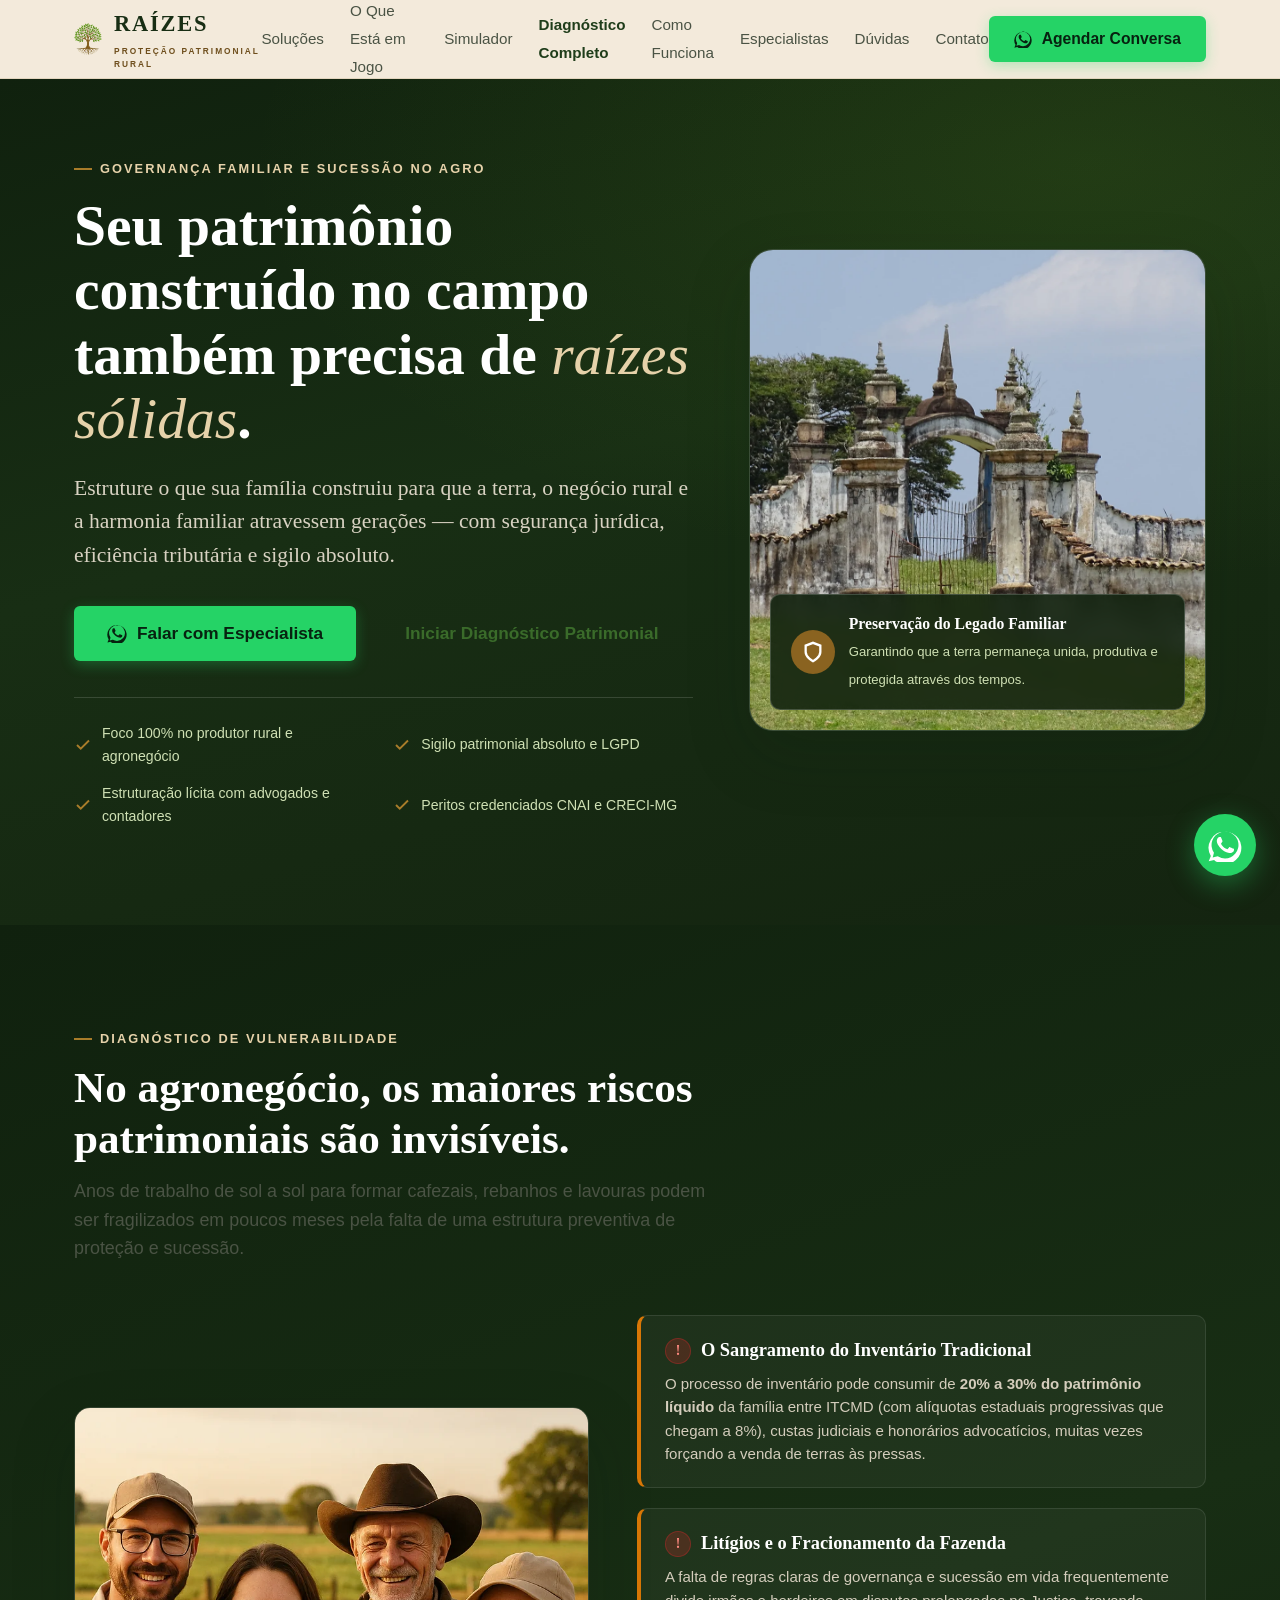
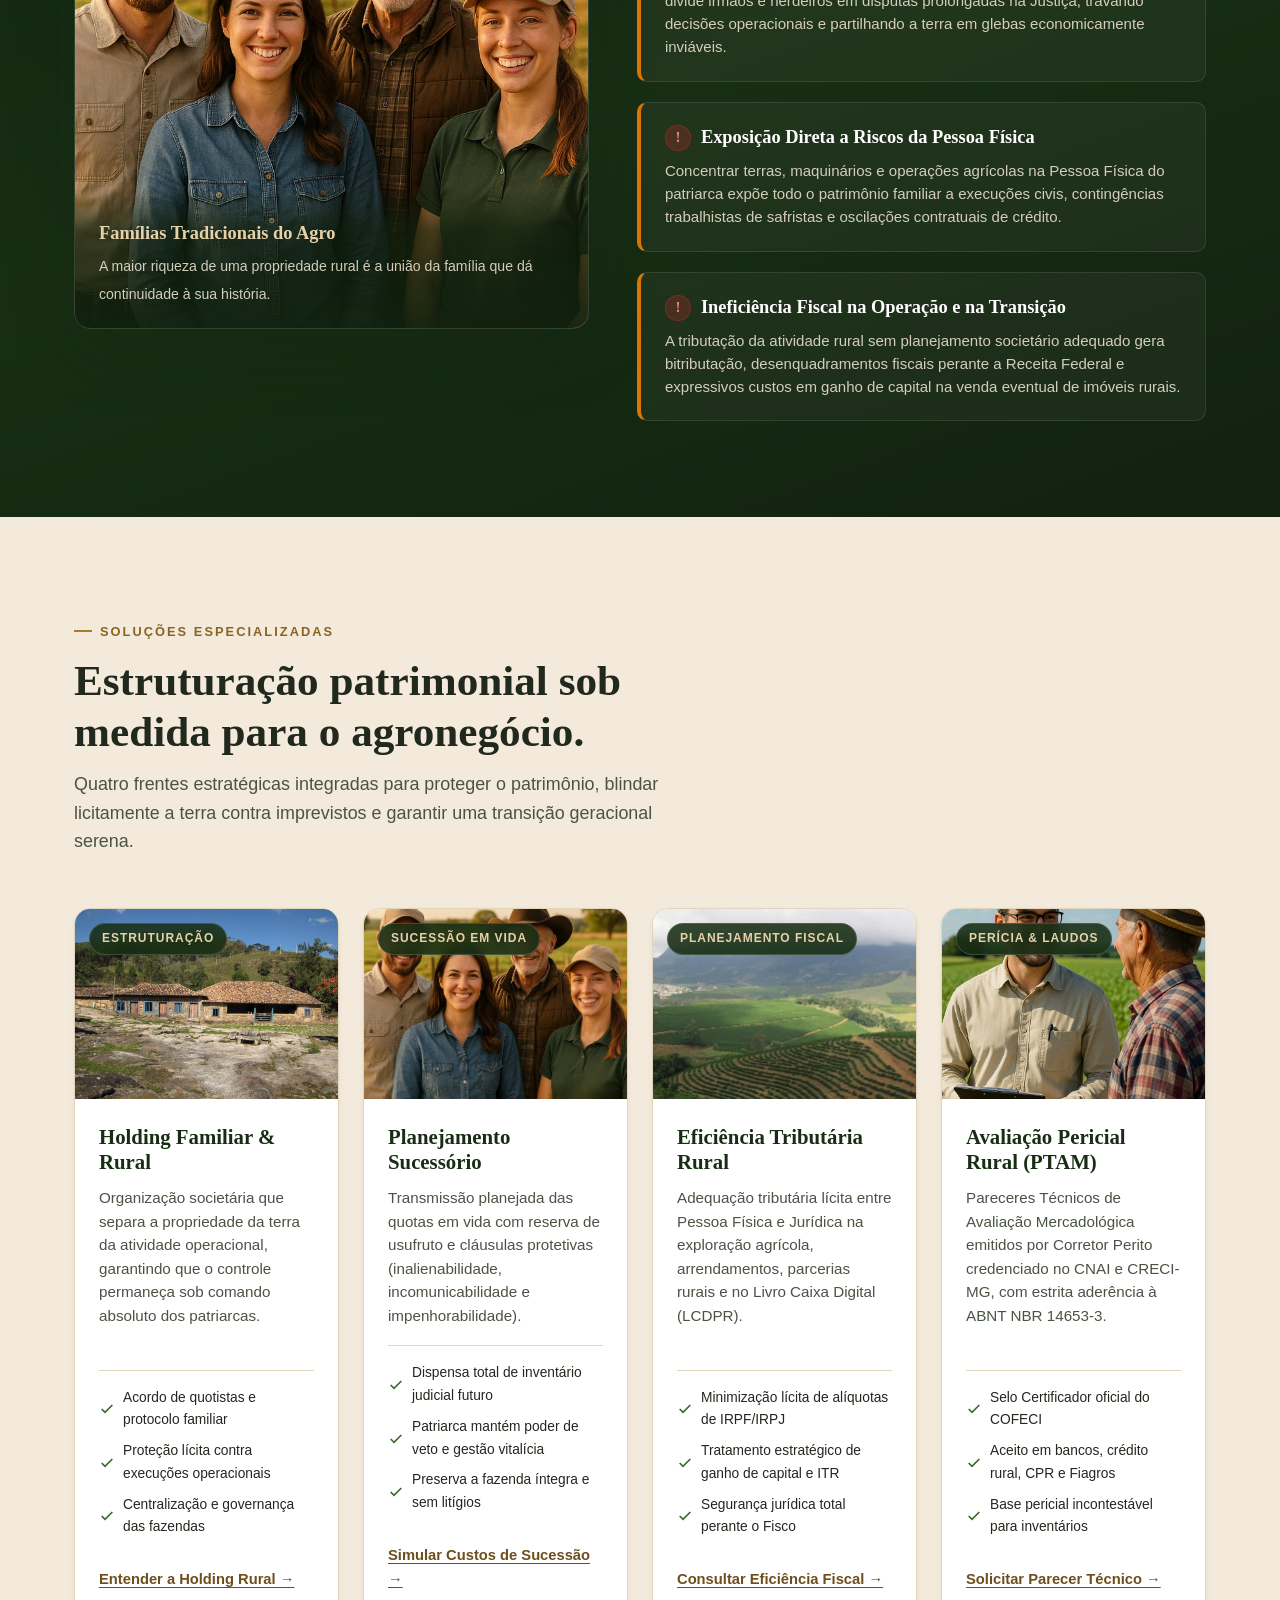
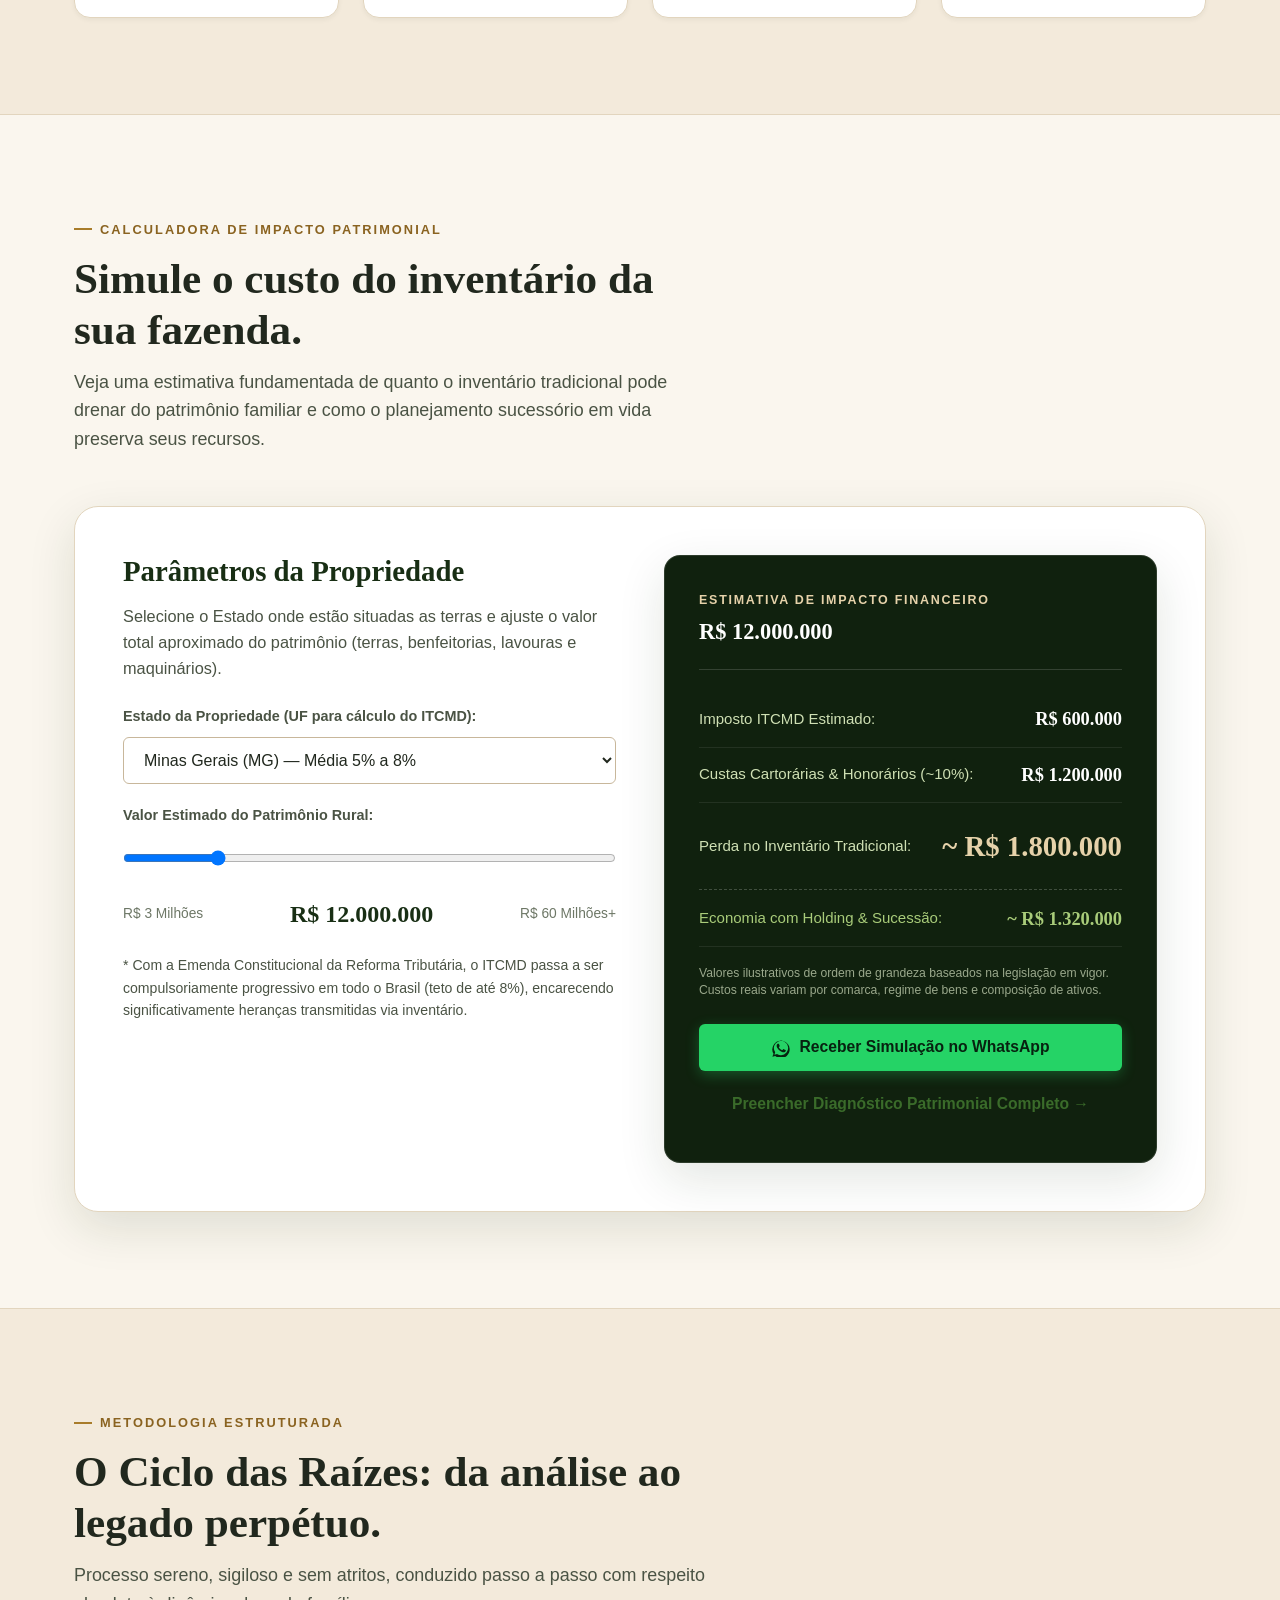
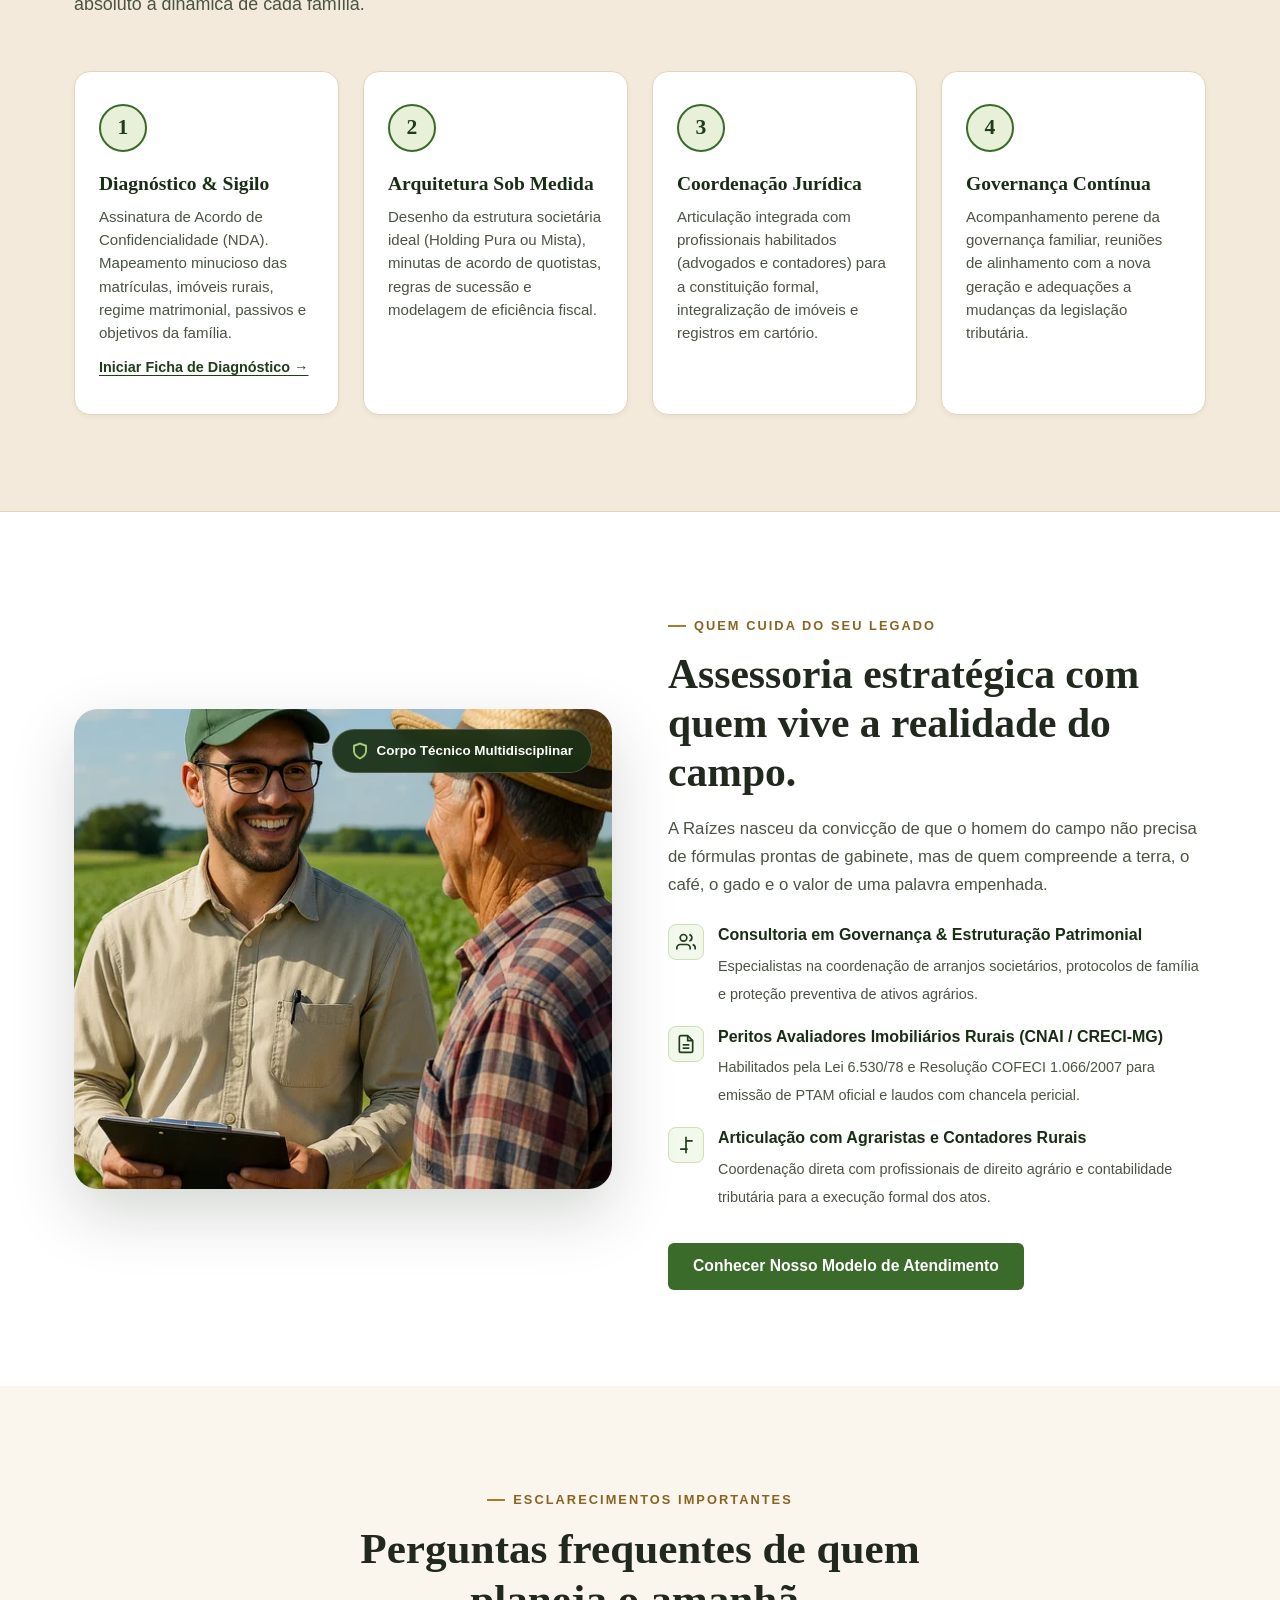
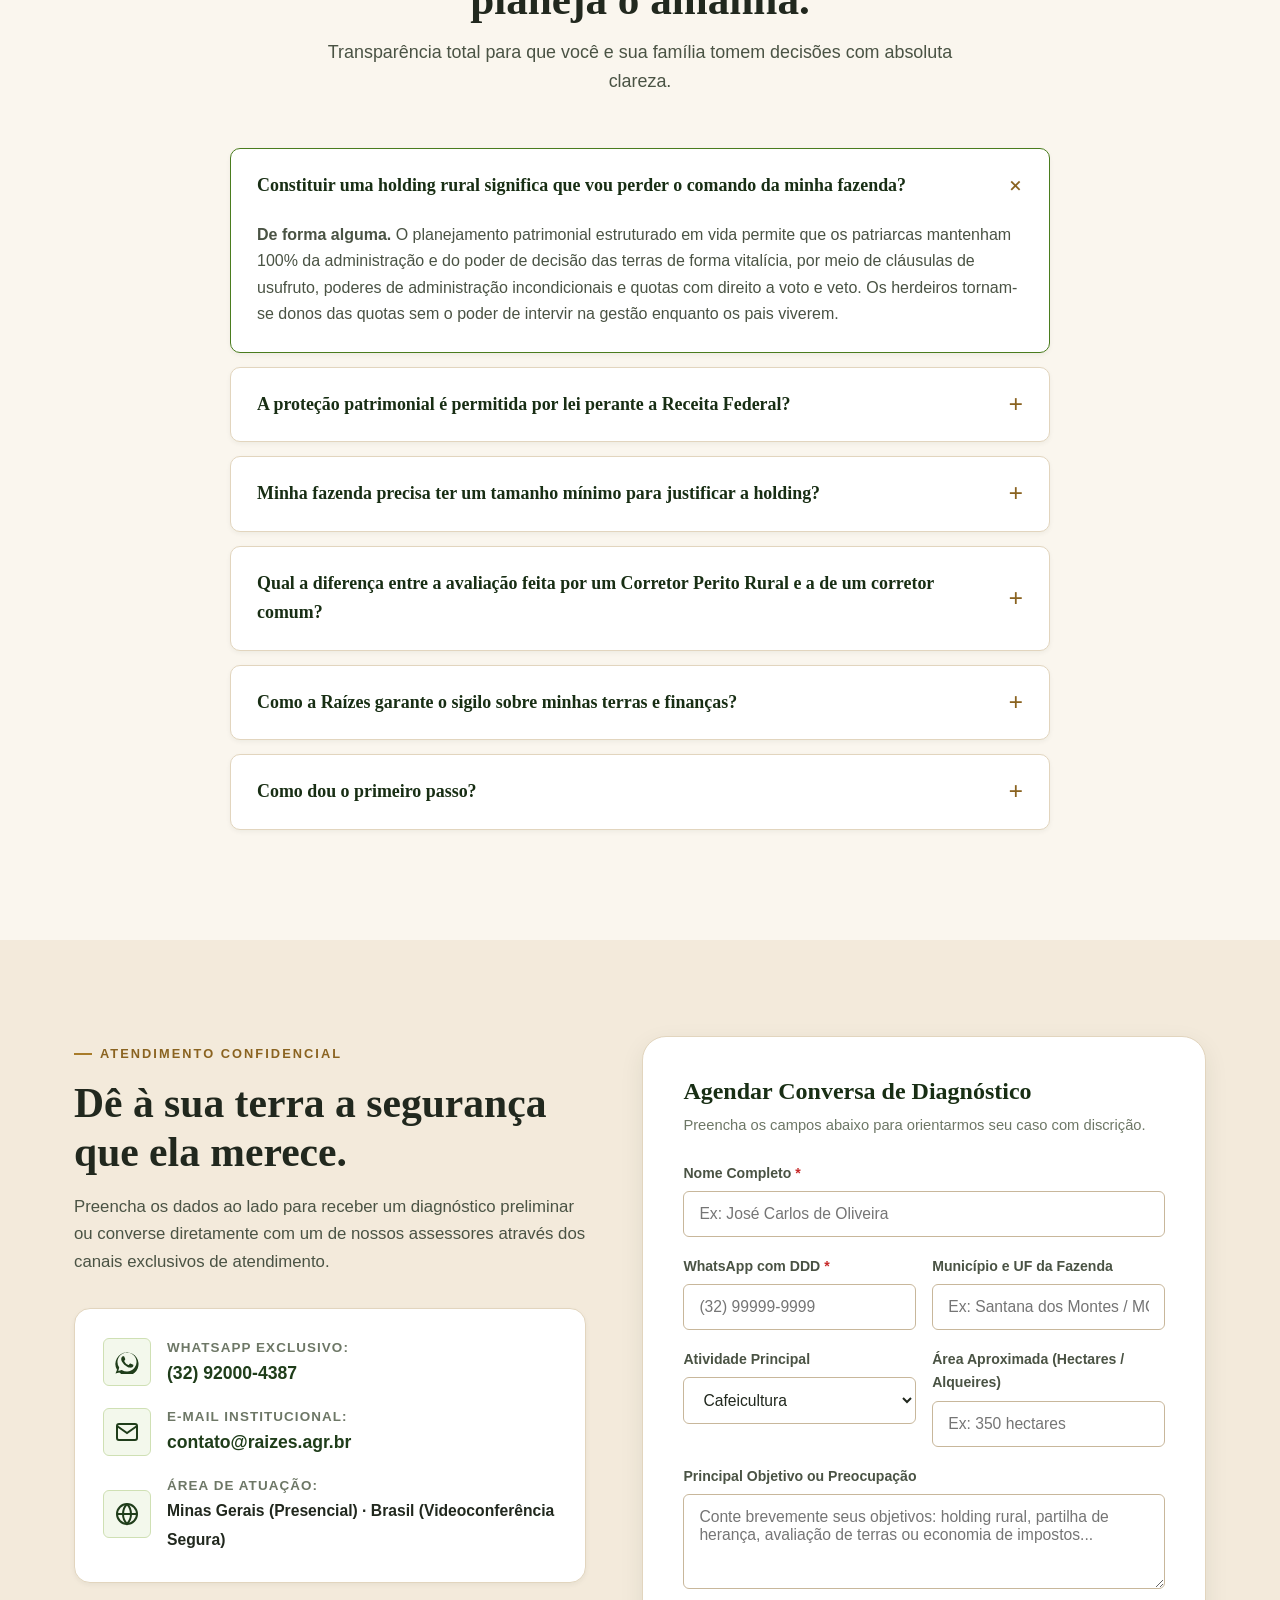
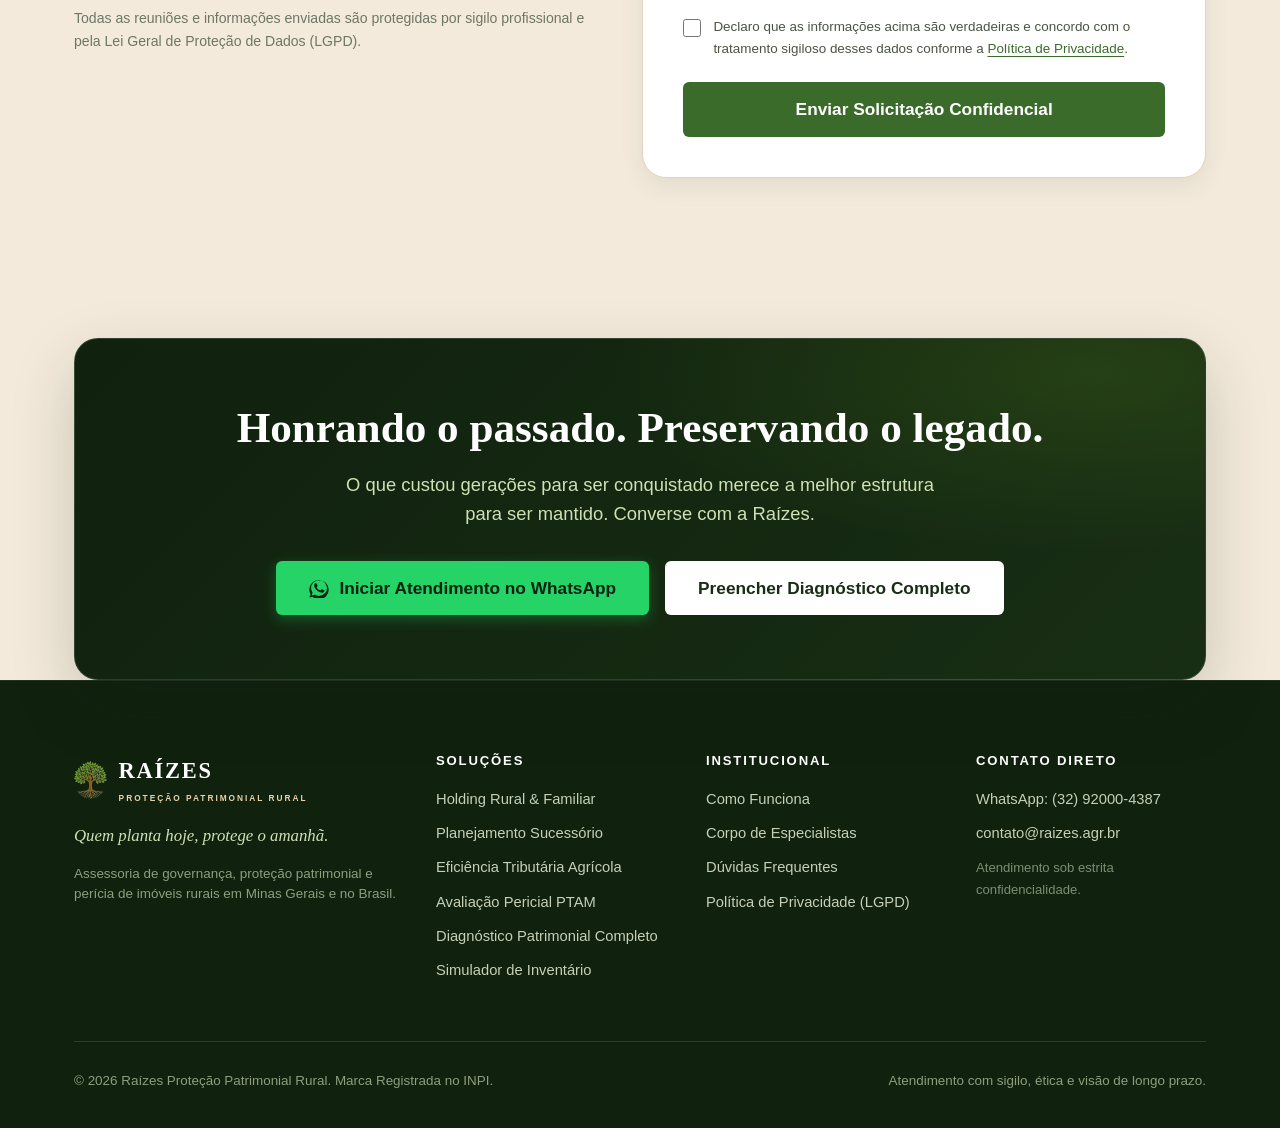
==== commit c9471eac: "feat: adiciona Diagnóstico Patrimonial e Familiar Completo (EVPF) em 6 etapas com dossiê A4/PDF e Wh" ====
--- a/index.html
+++ b/index.html
@@ -73,6 +73,7 @@
           <li><a href="#solucoes">Soluções</a></li>
           <li><a href="#riscos">O Que Está em Jogo</a></li>
           <li><a href="#simulador">Simulador</a></li>
+          <li><a href="diagnostico.html" style="color: var(--verde-800); font-weight: 700;">Diagnóstico Completo</a></li>
           <li><a href="#metodologia">Como Funciona</a></li>
           <li><a href="#autoridade">Especialistas</a></li>
           <li><a href="#faq">Dúvidas</a></li>
@@ -110,8 +111,8 @@
                 <svg width="20" height="20" viewBox="0 0 24 24" fill="currentColor" aria-hidden="true"><path d="M17.5 14.4c-.3-.2-1.7-.8-2-.9-.3-.1-.5-.2-.7.2-.2.3-.7.9-.9 1.1-.2.2-.3.2-.6.1-.3-.2-1.2-.5-2.4-1.5-.9-.8-1.5-1.8-1.6-2.1-.2-.3 0-.5.1-.6.1-.1.3-.4.5-.6.1-.2.2-.3.3-.5.1-.2 0-.4 0-.6 0-.2-.7-1.6-.9-2.2-.2-.6-.5-.5-.7-.5h-.6c-.2 0-.5.1-.8.4-.3.3-1 1-1 2.5s1.1 2.9 1.2 3.1c.2.2 2.1 3.3 5.2 4.6.7.3 1.3.5 1.7.6.7.2 1.4.2 1.9.1.6-.1 1.7-.7 2-1.4.2-.7.2-1.2.2-1.4-.1-.1-.3-.2-.6-.3M12 21.5a9.5 9.5 0 0 1-4.8-1.3l-.4-.2-3.5.9.9-3.4-.2-.4A9.5 9.5 0 1 1 12 21.5M12 2.5A11.5 11.5 0 0 0 2 19.8L.5 23.5l3.8-1A11.5 11.5 0 1 0 12 2.5"/></svg>
                 Falar com Especialista
               </a>
-              <a class="btn btn-light btn-lg" href="#simulador">
-                Simular Custos do Inventário
+              <a class="btn btn-terra btn-lg" href="diagnostico.html">
+                Iniciar Diagnóstico Patrimonial
               </a>
             </div>
 
@@ -385,9 +386,12 @@
               Valores ilustrativos de ordem de grandeza baseados na legislação em vigor. Custos reais variam por comarca, regime de bens e composição de ativos.
             </p>
 
-            <a class="btn btn-wa" id="btn-enviar-sim" href="https://wa.me/5532920004387" target="_blank" rel="noopener" style="width: 100%;">
+            <a class="btn btn-wa" id="btn-enviar-sim" href="https://wa.me/5532920004387" target="_blank" rel="noopener" style="width: 100%; margin-bottom: 10px;">
               <svg width="18" height="18" viewBox="0 0 24 24" fill="currentColor" aria-hidden="true"><path d="M17.5 14.4c-.3-.2-1.7-.8-2-.9-.3-.1-.5-.2-.7.2-.2.3-.7.9-.9 1.1-.2.2-.3.2-.6.1-.3-.2-1.2-.5-2.4-1.5-.9-.8-1.5-1.8-1.6-2.1-.2-.3 0-.5.1-.6.1-.1.3-.4.5-.6.1-.2.2-.3.3-.5.1-.2 0-.4 0-.6 0-.2-.7-1.6-.9-2.2-.2-.6-.5-.5-.7-.5h-.6c-.2 0-.5.1-.8.4-.3.3-1 1-1 2.5s1.1 2.9 1.2 3.1c.2.2 2.1 3.3 5.2 4.6.7.3 1.3.5 1.7.6.7.2 1.4.2 1.9.1.6-.1 1.7-.7 2-1.4.2-.7.2-1.2.2-1.4-.1-.1-.3-.2-.6-.3M12 21.5a9.5 9.5 0 0 1-4.8-1.3l-.4-.2-3.5.9.9-3.4-.2-.4A9.5 9.5 0 1 1 12 21.5M12 2.5A11.5 11.5 0 0 0 2 19.8L.5 23.5l3.8-1A11.5 11.5 0 1 0 12 2.5"/></svg>
-              Receber Diagnóstico no WhatsApp
+              Receber Simulação no WhatsApp
+            </a>
+            <a class="btn btn-terra" href="diagnostico.html" style="width: 100%;">
+              Preencher Diagnóstico Patrimonial Completo →
             </a>
           </div>
         </div>
@@ -409,7 +413,8 @@
           <div class="ciclo-card">
             <div class="ciclo-num">1</div>
             <h3>Diagnóstico & Sigilo</h3>
-            <p>Assinatura de Acordo de Confidencialidade (NDA). Mapeamento minucioso das matrículas, imóveis rurais, regime matrimonial e objetivos da família.</p>
+            <p>Assinatura de Acordo de Confidencialidade (NDA). Mapeamento minucioso das matrículas, imóveis rurais, regime matrimonial, passivos e objetivos da família.</p>
+            <a href="diagnostico.html" style="display: inline-block; margin-top: 12px; font-weight: 700; font-size: .9rem; color: var(--verde-800); text-decoration: underline;">Iniciar Ficha de Diagnóstico →</a>
           </div>
 
           <div class="ciclo-card">
@@ -676,8 +681,8 @@
               <svg width="20" height="20" viewBox="0 0 24 24" fill="currentColor" aria-hidden="true"><path d="M17.5 14.4c-.3-.2-1.7-.8-2-.9-.3-.1-.5-.2-.7.2-.2.3-.7.9-.9 1.1-.2.2-.3.2-.6.1-.3-.2-1.2-.5-2.4-1.5-.9-.8-1.5-1.8-1.6-2.1-.2-.3 0-.5.1-.6.1-.1.3-.4.5-.6.1-.2.2-.3.3-.5.1-.2 0-.4 0-.6 0-.2-.7-1.6-.9-2.2-.2-.6-.5-.5-.7-.5h-.6c-.2 0-.5.1-.8.4-.3.3-1 1-1 2.5s1.1 2.9 1.2 3.1c.2.2 2.1 3.3 5.2 4.6.7.3 1.3.5 1.7.6.7.2 1.4.2 1.9.1.6-.1 1.7-.7 2-1.4.2-.7.2-1.2.2-1.4-.1-.1-.3-.2-.6-.3M12 21.5a9.5 9.5 0 0 1-4.8-1.3l-.4-.2-3.5.9.9-3.4-.2-.4A9.5 9.5 0 1 1 12 21.5M12 2.5A11.5 11.5 0 0 0 2 19.8L.5 23.5l3.8-1A11.5 11.5 0 1 0 12 2.5"/></svg>
               Iniciar Atendimento no WhatsApp
             </a>
-            <a class="btn btn-light btn-lg" href="#contato">
-              Preencher Formulário
+            <a class="btn btn-light btn-lg" href="diagnostico.html">
+              Preencher Diagnóstico Completo
             </a>
           </div>
         </div>
@@ -710,6 +715,7 @@
           <a href="#solucoes">Planejamento Sucessório</a>
           <a href="#solucoes">Eficiência Tributária Agrícola</a>
           <a href="#solucoes">Avaliação Pericial PTAM</a>
+          <a href="diagnostico.html">Diagnóstico Patrimonial Completo</a>
           <a href="#simulador">Simulador de Inventário</a>
         </div>
 
@@ -731,7 +737,7 @@
 
       <div class="legal">
         <span>© <span id="ano">2026</span> Raízes Proteção Patrimonial Rural. Marca Registrada no INPI.</span>
-        <span>Operada por Fast Tecnologia · Soluções patrimoniais coordenadas com profissionais habilitados.</span>
+        <span>Atendimento com sigilo, ética e visão de longo prazo.</span>
       </div>
     </div>
   </footer>
@@ -746,8 +752,8 @@
     <a class="btn btn-wa" href="https://wa.me/5532920004387?text=Ol%C3%A1!%20Gostaria%20de%20uma%20orienta%C3%A7%C3%A3o%20sobre%20prote%C3%A7%C3%A3o%20patrimonial%20rural." target="_blank" rel="noopener">
       Falar no WhatsApp
     </a>
-    <a class="btn btn-light" href="#contato">
-      Agendar Diagnóstico
+    <a class="btn btn-light" href="diagnostico.html">
+      Fazer Diagnóstico
     </a>
   </div>
 
--- a/css/raizes.css
+++ b/css/raizes.css
@@ -1355,3 +1355,467 @@
     padding: 68px 0;
   }
 }
+
+/* ============================================================
+   DIAGNÓSTICO PATRIMONIAL E FAMILIAR COMPLETO (diagnostico.html)
+   ============================================================ */
+
+.diag-hero {
+  background: linear-gradient(135deg, var(--verde-950) 0%, var(--verde-800) 100%);
+  color: #fff;
+  padding: 56px 0 48px;
+  border-bottom: 3px solid var(--terra-500);
+}
+.diag-hero h1 {
+  color: #fff;
+  font-size: clamp(2rem, 4vw, 3rem);
+  margin-bottom: 14px;
+}
+.diag-hero p.lead {
+  color: rgba(255, 255, 255, 0.88);
+  max-width: 780px;
+  font-size: 1.08rem;
+}
+.diag-toolbar {
+  display: flex;
+  flex-wrap: wrap;
+  align-items: center;
+  justify-content: space-between;
+  gap: 14px;
+  margin-top: 26px;
+  padding-top: 20px;
+  border-top: 1px solid rgba(255, 255, 255, 0.14);
+}
+.diag-save-badge {
+  display: inline-flex;
+  align-items: center;
+  gap: 8px;
+  background: rgba(255, 255, 255, 0.1);
+  border: 1px solid rgba(255, 255, 255, 0.2);
+  color: var(--verde-100);
+  padding: 7px 14px;
+  border-radius: var(--pill);
+  font-size: .85rem;
+  font-weight: 500;
+}
+.diag-save-dot {
+  width: 8px;
+  height: 8px;
+  border-radius: 50%;
+  background: #6EE7B7;
+  display: inline-block;
+}
+.diag-toolbar-actions {
+  display: flex;
+  flex-wrap: wrap;
+  gap: 10px;
+}
+.btn-ghost-light {
+  background: rgba(255, 255, 255, 0.1);
+  color: #fff;
+  border: 1px solid rgba(255, 255, 255, 0.25);
+  padding: 8px 15px;
+  border-radius: var(--radius-sm);
+  font-size: .86rem;
+  font-weight: 600;
+  cursor: pointer;
+  display: inline-flex;
+  align-items: center;
+  gap: 7px;
+  text-decoration: none;
+  transition: background .15s, border-color .15s;
+}
+.btn-ghost-light:hover {
+  background: rgba(255, 255, 255, 0.2);
+  border-color: var(--terra-200);
+}
+
+/* KPIs ao vivo no topo do Diagnóstico */
+.diag-kpi-bar {
+  background: var(--areia-clara);
+  border-bottom: 1px solid var(--borda);
+  padding: 18px 0;
+  position: sticky;
+  top: 78px;
+  z-index: 150;
+  box-shadow: var(--shadow-sm);
+}
+.diag-kpi-grid {
+  display: grid;
+  grid-template-columns: repeat(6, 1fr);
+  gap: 12px;
+}
+.diag-kpi-item {
+  background: #fff;
+  border: 1px solid var(--borda);
+  border-radius: var(--radius-sm);
+  padding: 10px 14px;
+}
+.diag-kpi-item small {
+  display: block;
+  font-size: .72rem;
+  text-transform: uppercase;
+  letter-spacing: .08em;
+  color: var(--tinta-3);
+  font-weight: 700;
+}
+.diag-kpi-item strong {
+  display: block;
+  font-family: var(--display);
+  font-size: 1.08rem;
+  color: var(--verde-900);
+  margin-top: 2px;
+  white-space: nowrap;
+  overflow: hidden;
+  text-overflow: ellipsis;
+}
+
+/* Navegação por Abas / Etapas */
+.diag-steps-nav {
+  display: grid;
+  grid-template-columns: repeat(6, 1fr);
+  gap: 10px;
+  margin-bottom: 32px;
+}
+.diag-step-btn {
+  background: var(--areia-clara);
+  border: 1.5px solid var(--borda);
+  border-radius: var(--radius);
+  padding: 14px 12px;
+  text-align: left;
+  cursor: pointer;
+  transition: all .18s ease;
+  display: flex;
+  flex-direction: column;
+  gap: 4px;
+  color: var(--tinta-2);
+}
+.diag-step-btn:hover {
+  border-color: var(--terra-500);
+  background: #fff;
+}
+.diag-step-btn.active {
+  background: var(--verde-900);
+  border-color: var(--verde-900);
+  color: #fff;
+  box-shadow: var(--shadow);
+}
+.diag-step-num {
+  font-size: .73rem;
+  text-transform: uppercase;
+  letter-spacing: .12em;
+  font-weight: 700;
+  color: var(--terra-600);
+}
+.diag-step-btn.active .diag-step-num {
+  color: var(--terra-200);
+}
+.diag-step-title {
+  font-family: var(--display);
+  font-size: .98rem;
+  font-weight: 700;
+  color: inherit;
+}
+
+/* Painéis de Etapa */
+.diag-panel {
+  display: none;
+}
+.diag-panel.active {
+  display: block;
+}
+
+.diag-card {
+  background: #fff;
+  border: 1px solid var(--borda);
+  border-radius: var(--radius-lg);
+  padding: 32px;
+  margin-bottom: 24px;
+  box-shadow: var(--shadow-sm);
+}
+.diag-card-header {
+  display: flex;
+  flex-wrap: wrap;
+  align-items: flex-start;
+  justify-content: space-between;
+  gap: 16px;
+  margin-bottom: 22px;
+  padding-bottom: 16px;
+  border-bottom: 1px solid var(--borda);
+}
+.diag-card-header h2 {
+  font-size: 1.45rem;
+  color: var(--verde-900);
+  margin-bottom: 4px;
+}
+.diag-card-header p {
+  font-size: .94rem;
+  color: var(--tinta-3);
+  margin: 0;
+}
+.diag-subhead {
+  font-size: 1.1rem;
+  color: var(--verde-800);
+  margin: 22px 0 14px;
+  padding-bottom: 8px;
+  border-bottom: 1px dashed var(--borda);
+  font-family: var(--display);
+}
+
+.field-grid-3 {
+  display: grid;
+  grid-template-columns: repeat(3, 1fr);
+  gap: 16px;
+}
+.field-grid-4 {
+  display: grid;
+  grid-template-columns: repeat(4, 1fr);
+  gap: 14px;
+}
+
+/* Repeaters (Filhos, Imóveis, Móveis, Dívidas) */
+.repeater-list {
+  display: flex;
+  flex-direction: column;
+  gap: 18px;
+  margin-bottom: 18px;
+}
+.repeater-item {
+  background: var(--areia-clara);
+  border: 1px solid var(--borda-forte);
+  border-left: 4px solid var(--verde-700);
+  border-radius: var(--radius);
+  padding: 22px;
+  position: relative;
+}
+.repeater-item-top {
+  display: flex;
+  align-items: center;
+  justify-content: space-between;
+  gap: 12px;
+  margin-bottom: 16px;
+  padding-bottom: 10px;
+  border-bottom: 1px solid var(--borda);
+}
+.repeater-item-top strong {
+  font-family: var(--display);
+  color: var(--verde-900);
+  font-size: 1.05rem;
+}
+.btn-remove-item {
+  background: #fff;
+  color: var(--erro);
+  border: 1px solid rgba(198, 40, 40, 0.3);
+  padding: 5px 12px;
+  border-radius: var(--radius-sm);
+  font-size: .82rem;
+  font-weight: 600;
+  cursor: pointer;
+}
+.btn-remove-item:hover {
+  background: var(--erro);
+  color: #fff;
+}
+.btn-add-item {
+  background: var(--verde-50);
+  color: var(--verde-800);
+  border: 1.5px dashed var(--verde-700);
+  padding: 12px 20px;
+  border-radius: var(--radius);
+  font-weight: 700;
+  font-size: .95rem;
+  cursor: pointer;
+  display: inline-flex;
+  align-items: center;
+  gap: 8px;
+  transition: all .15s;
+}
+.btn-add-item:hover {
+  background: var(--verde-100);
+  border-style: solid;
+}
+
+/* Chips de múltipla escolha (Culturas / Objetivos / Checklist) */
+.check-grid {
+  display: grid;
+  grid-template-columns: repeat(auto-fill, minmax(230px, 1fr));
+  gap: 10px;
+}
+.check-pill {
+  display: flex;
+  align-items: flex-start;
+  gap: 10px;
+  background: var(--areia-clara);
+  border: 1px solid var(--borda);
+  border-radius: var(--radius-sm);
+  padding: 11px 14px;
+  cursor: pointer;
+  font-size: .92rem;
+  line-height: 1.4;
+  transition: border-color .15s, background .15s;
+}
+.check-pill:hover {
+  border-color: var(--terra-500);
+  background: #fff;
+}
+.check-pill input[type="checkbox"] {
+  margin-top: 3px;
+  width: 17px;
+  height: 17px;
+  accent-color: var(--verde-700);
+  flex-shrink: 0;
+}
+
+/* Quadro Sim/Não — Avaliação do Legado */
+.legado-row {
+  display: flex;
+  align-items: center;
+  justify-content: space-between;
+  gap: 16px;
+  padding: 11px 14px;
+  border-bottom: 1px solid var(--borda);
+  font-size: .94rem;
+}
+.legado-row:nth-child(even) {
+  background: var(--areia-clara);
+}
+.legado-row select {
+  width: 120px;
+  padding: 7px 10px;
+  border-radius: var(--radius-sm);
+  border: 1px solid var(--borda-forte);
+  background: #fff;
+  font-weight: 600;
+}
+.nota-scale {
+  display: flex;
+  flex-wrap: wrap;
+  gap: 8px;
+  margin-top: 8px;
+}
+.nota-btn {
+  width: 42px;
+  height: 42px;
+  border-radius: var(--radius-sm);
+  border: 1.5px solid var(--borda-forte);
+  background: #fff;
+  font-weight: 700;
+  font-size: .95rem;
+  cursor: pointer;
+  color: var(--tinta);
+  transition: all .15s;
+}
+.nota-btn:hover {
+  border-color: var(--terra-500);
+}
+.nota-btn.selected {
+  background: var(--verde-800);
+  border-color: var(--verde-800);
+  color: #fff;
+}
+
+/* Navegação rodapé entre etapas */
+.diag-step-footer {
+  display: flex;
+  align-items: center;
+  justify-content: space-between;
+  gap: 16px;
+  margin-top: 28px;
+  padding-top: 20px;
+  border-top: 1px solid var(--borda);
+}
+
+/* Dossiê Resumo Consolidado */
+.dossie-box {
+  background: #fff;
+  border: 2px solid var(--verde-800);
+  border-radius: var(--radius-lg);
+  padding: 36px;
+  box-shadow: var(--shadow);
+}
+.dossie-table {
+  width: 100%;
+  border-collapse: collapse;
+  margin: 12px 0 22px;
+  font-size: .92rem;
+}
+.dossie-table th, .dossie-table td {
+  border: 1px solid var(--borda);
+  padding: 9px 12px;
+  text-align: left;
+  vertical-align: top;
+}
+.dossie-table th {
+  background: var(--areia);
+  color: var(--verde-900);
+  font-weight: 700;
+}
+
+@media (max-width: 1024px) {
+  .diag-kpi-grid, .diag-steps-nav {
+    grid-template-columns: repeat(3, 1fr);
+  }
+  .field-grid-4 {
+    grid-template-columns: repeat(2, 1fr);
+  }
+}
+@media (max-width: 760px) {
+  .diag-kpi-bar {
+    position: static;
+  }
+  .diag-kpi-grid, .diag-steps-nav {
+    grid-template-columns: repeat(2, 1fr);
+  }
+  .field-grid-3, .field-grid-4 {
+    grid-template-columns: 1fr;
+  }
+  .diag-card, .dossie-box {
+    padding: 22px 16px;
+  }
+  .legado-row {
+    flex-direction: column;
+    align-items: flex-start;
+  }
+  .legado-row select {
+    width: 100%;
+  }
+}
+
+@media print {
+  .site-header, .diag-toolbar, .diag-kpi-bar, .diag-steps-nav,
+  .diag-step-footer, .wa-float, .mobile-sticky-bar, .no-print,
+  .site-footer {
+    display: none !important;
+  }
+  body {
+    background: #fff !important;
+    color: #000 !important;
+    font-size: 11pt;
+    padding: 0 !important;
+  }
+  .diag-hero {
+    background: #fff !important;
+    color: #000 !important;
+    padding: 12px 0 !important;
+    border-bottom: 2px solid #1F3D1A !important;
+  }
+  .diag-hero h1 {
+    color: #1F3D1A !important;
+    font-size: 18pt !important;
+  }
+  .diag-hero p.lead, .diag-hero .eyebrow {
+    color: #333 !important;
+  }
+  .diag-panel {
+    display: none !important;
+  }
+  #step-6 {
+    display: block !important;
+  }
+  .dossie-box {
+    border: none !important;
+    box-shadow: none !important;
+    padding: 0 !important;
+  }
+}
+
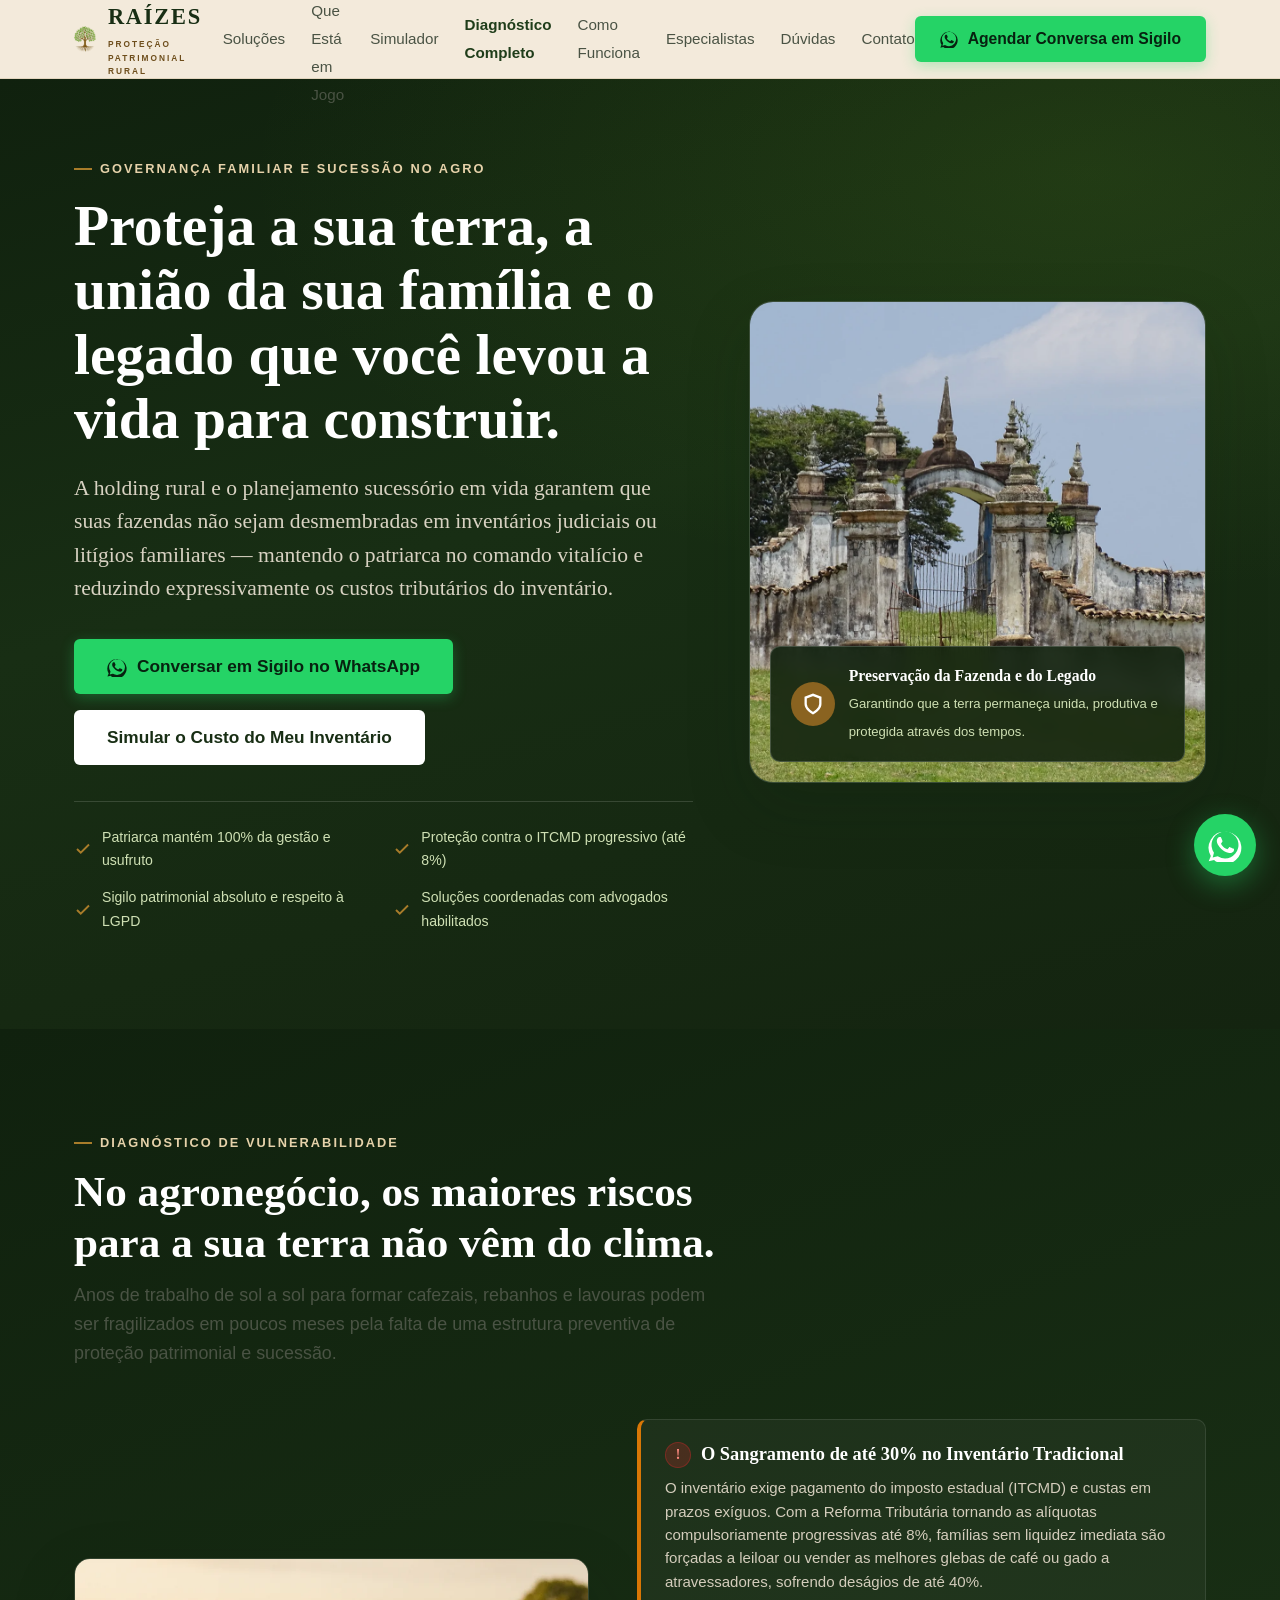
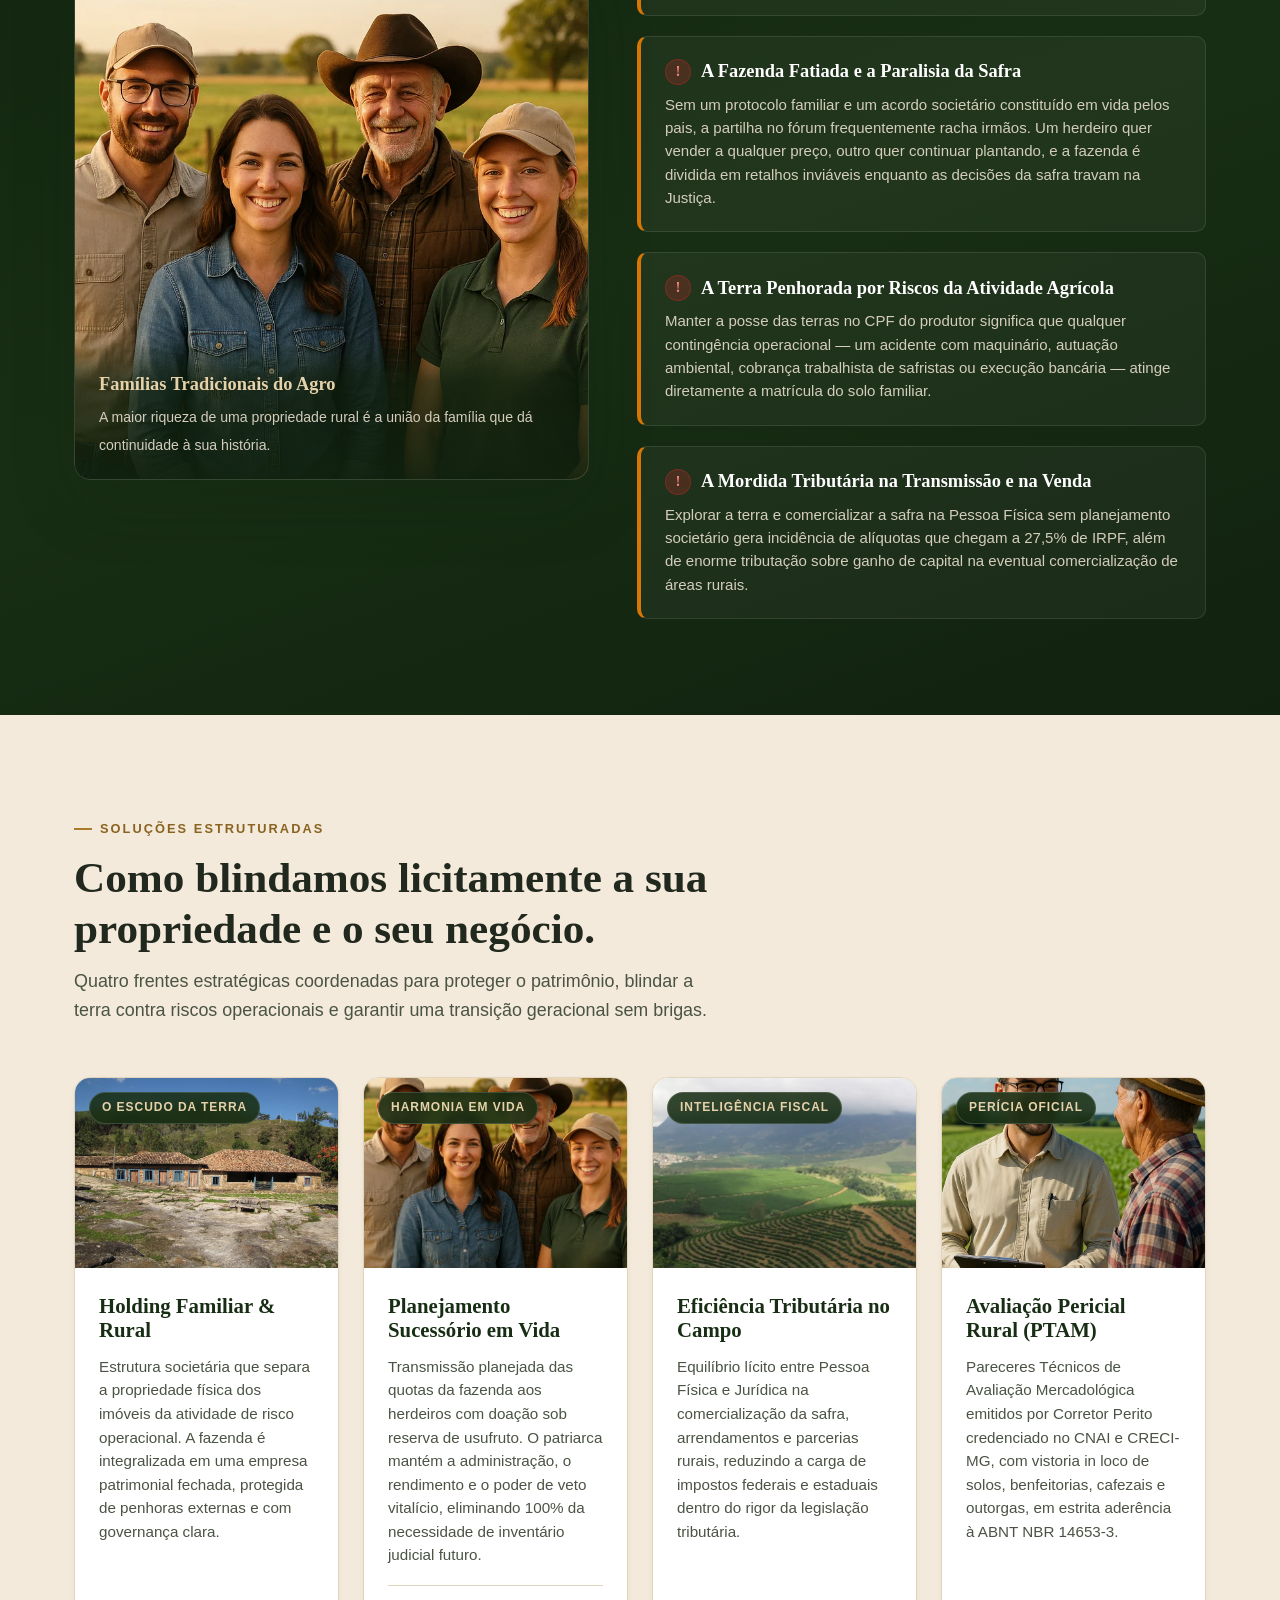
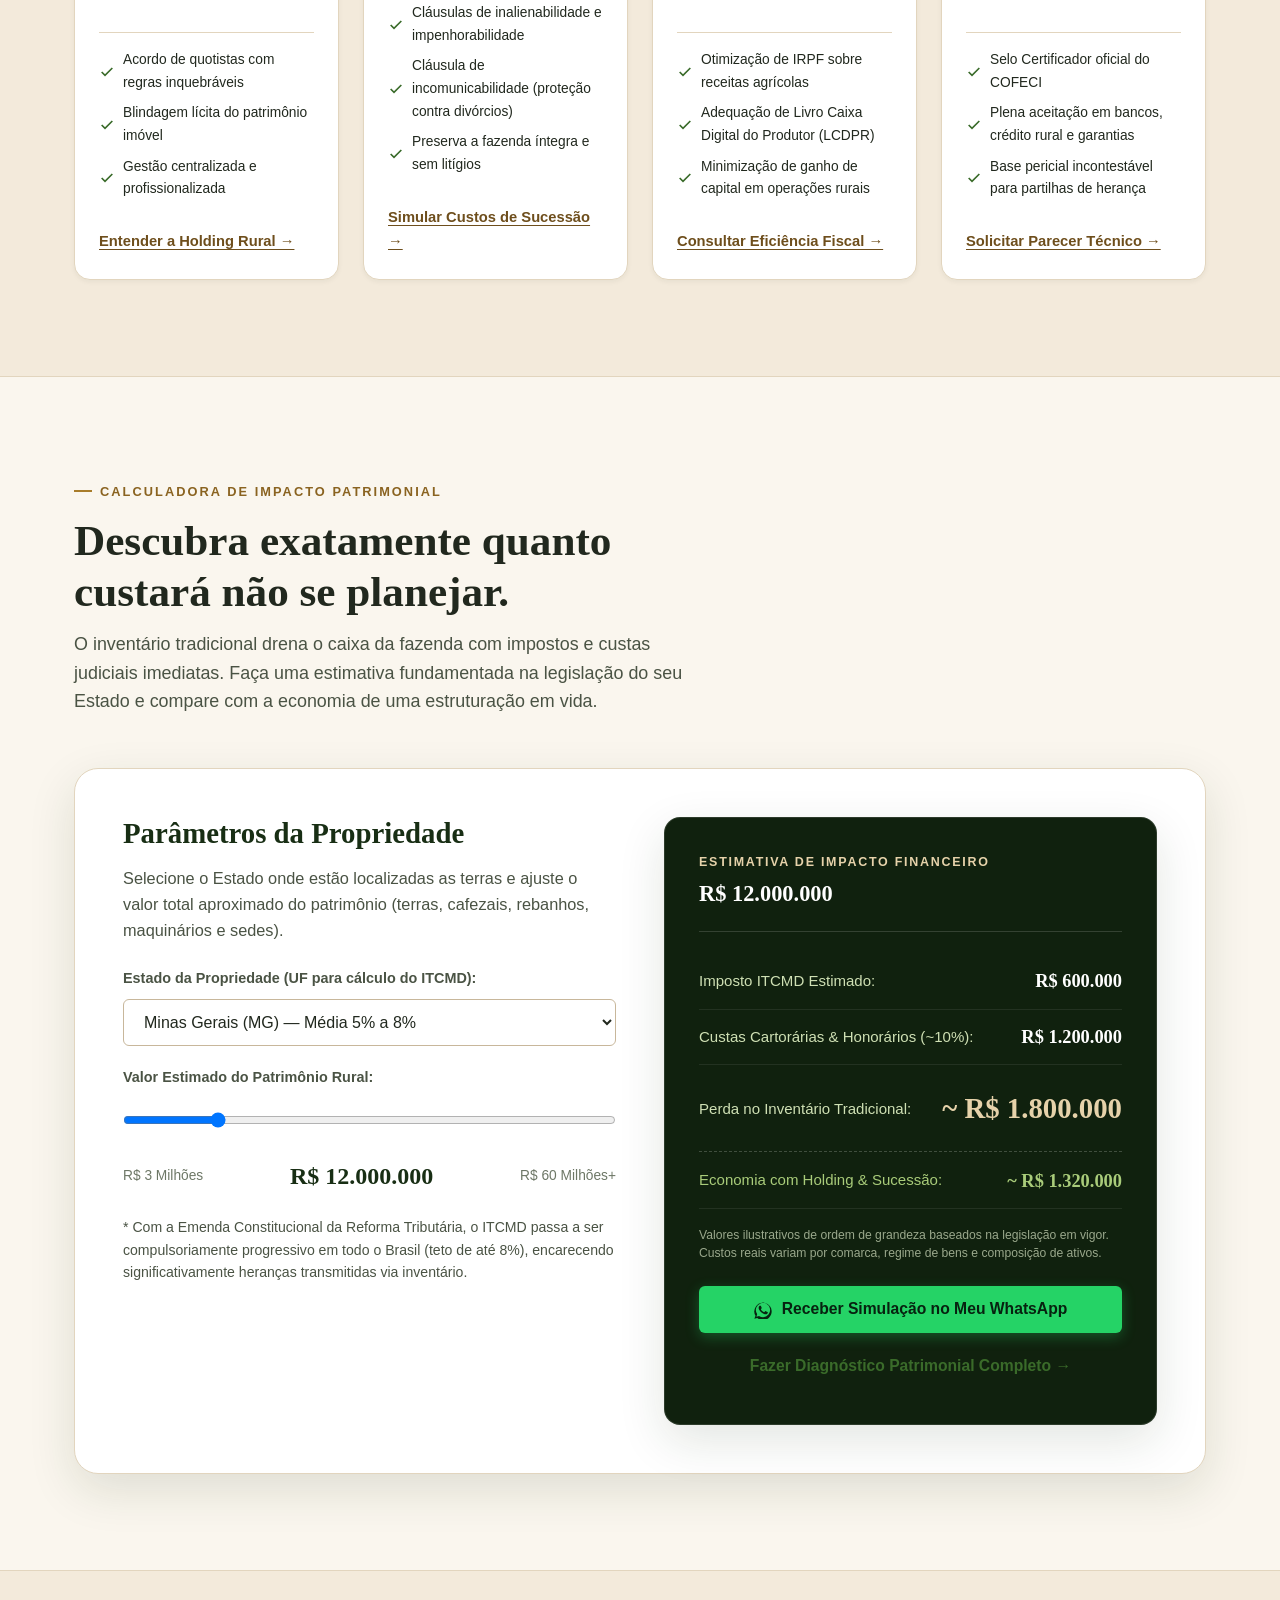
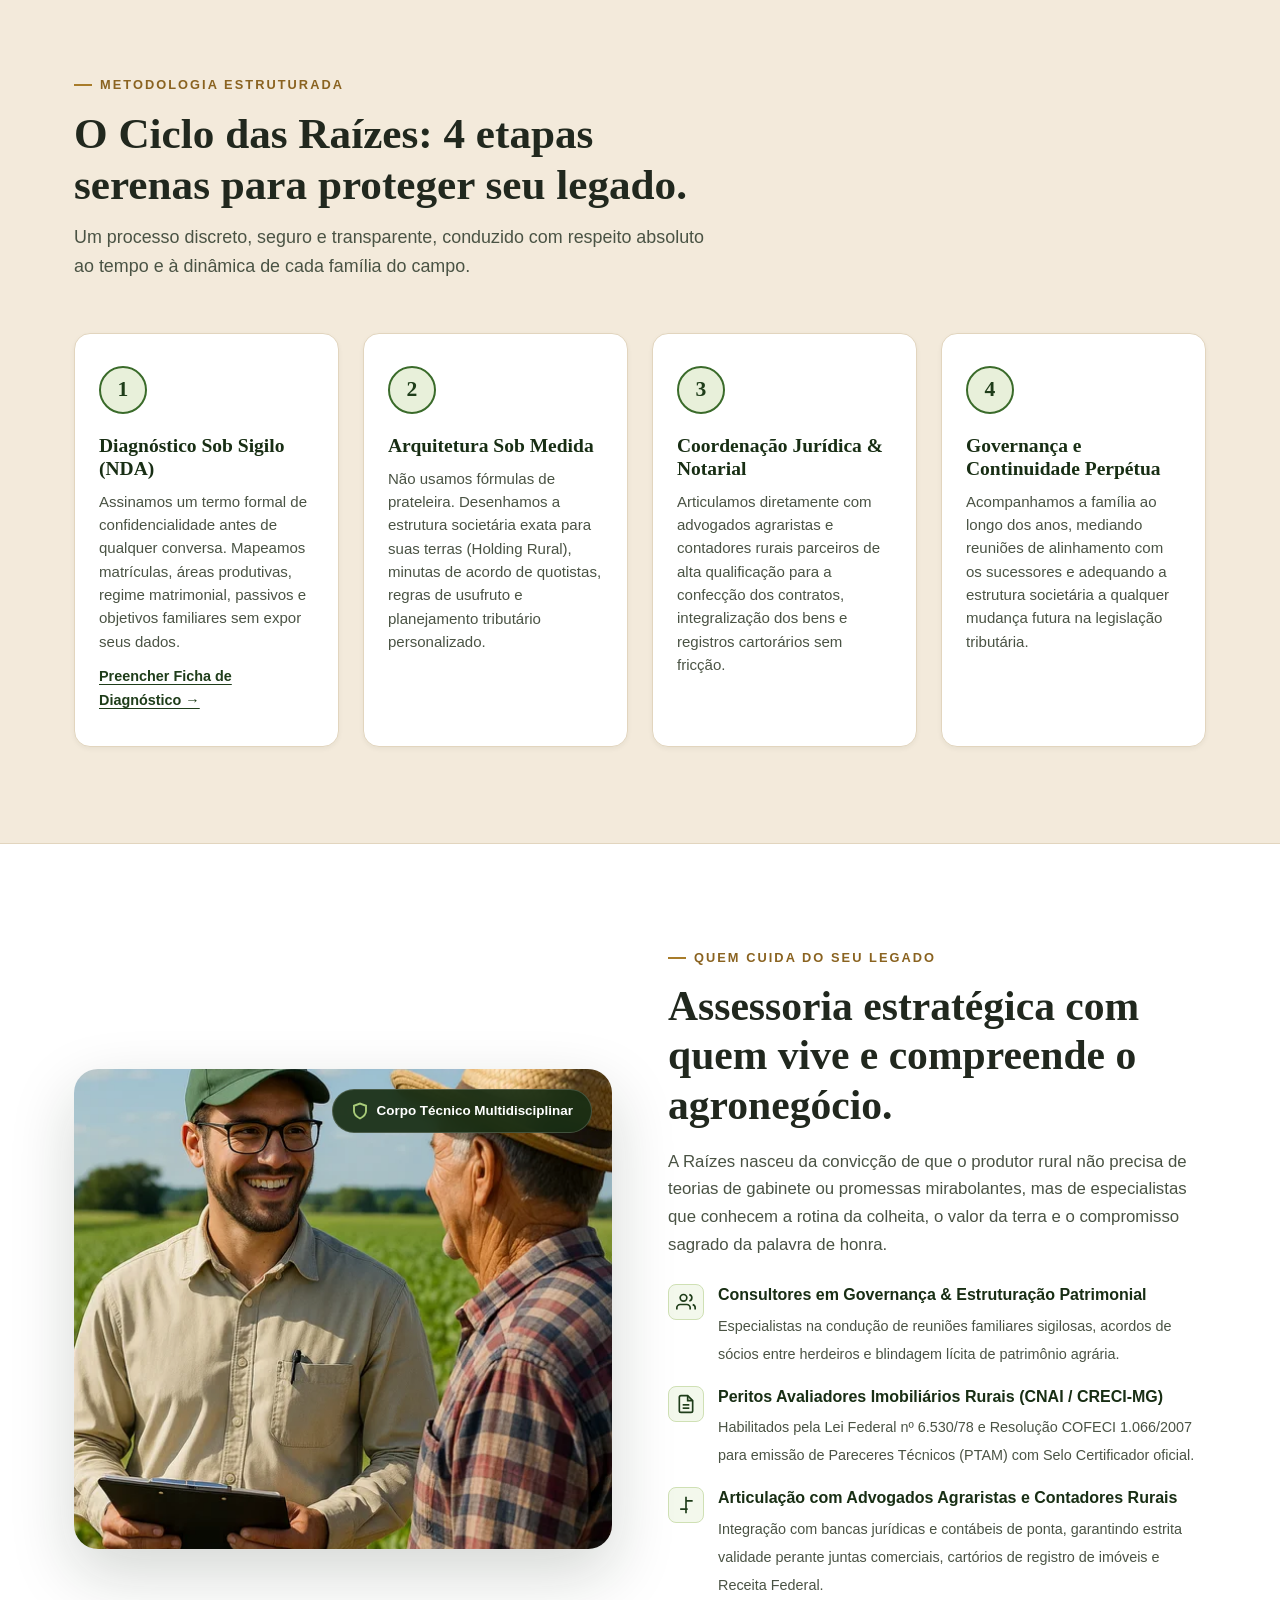
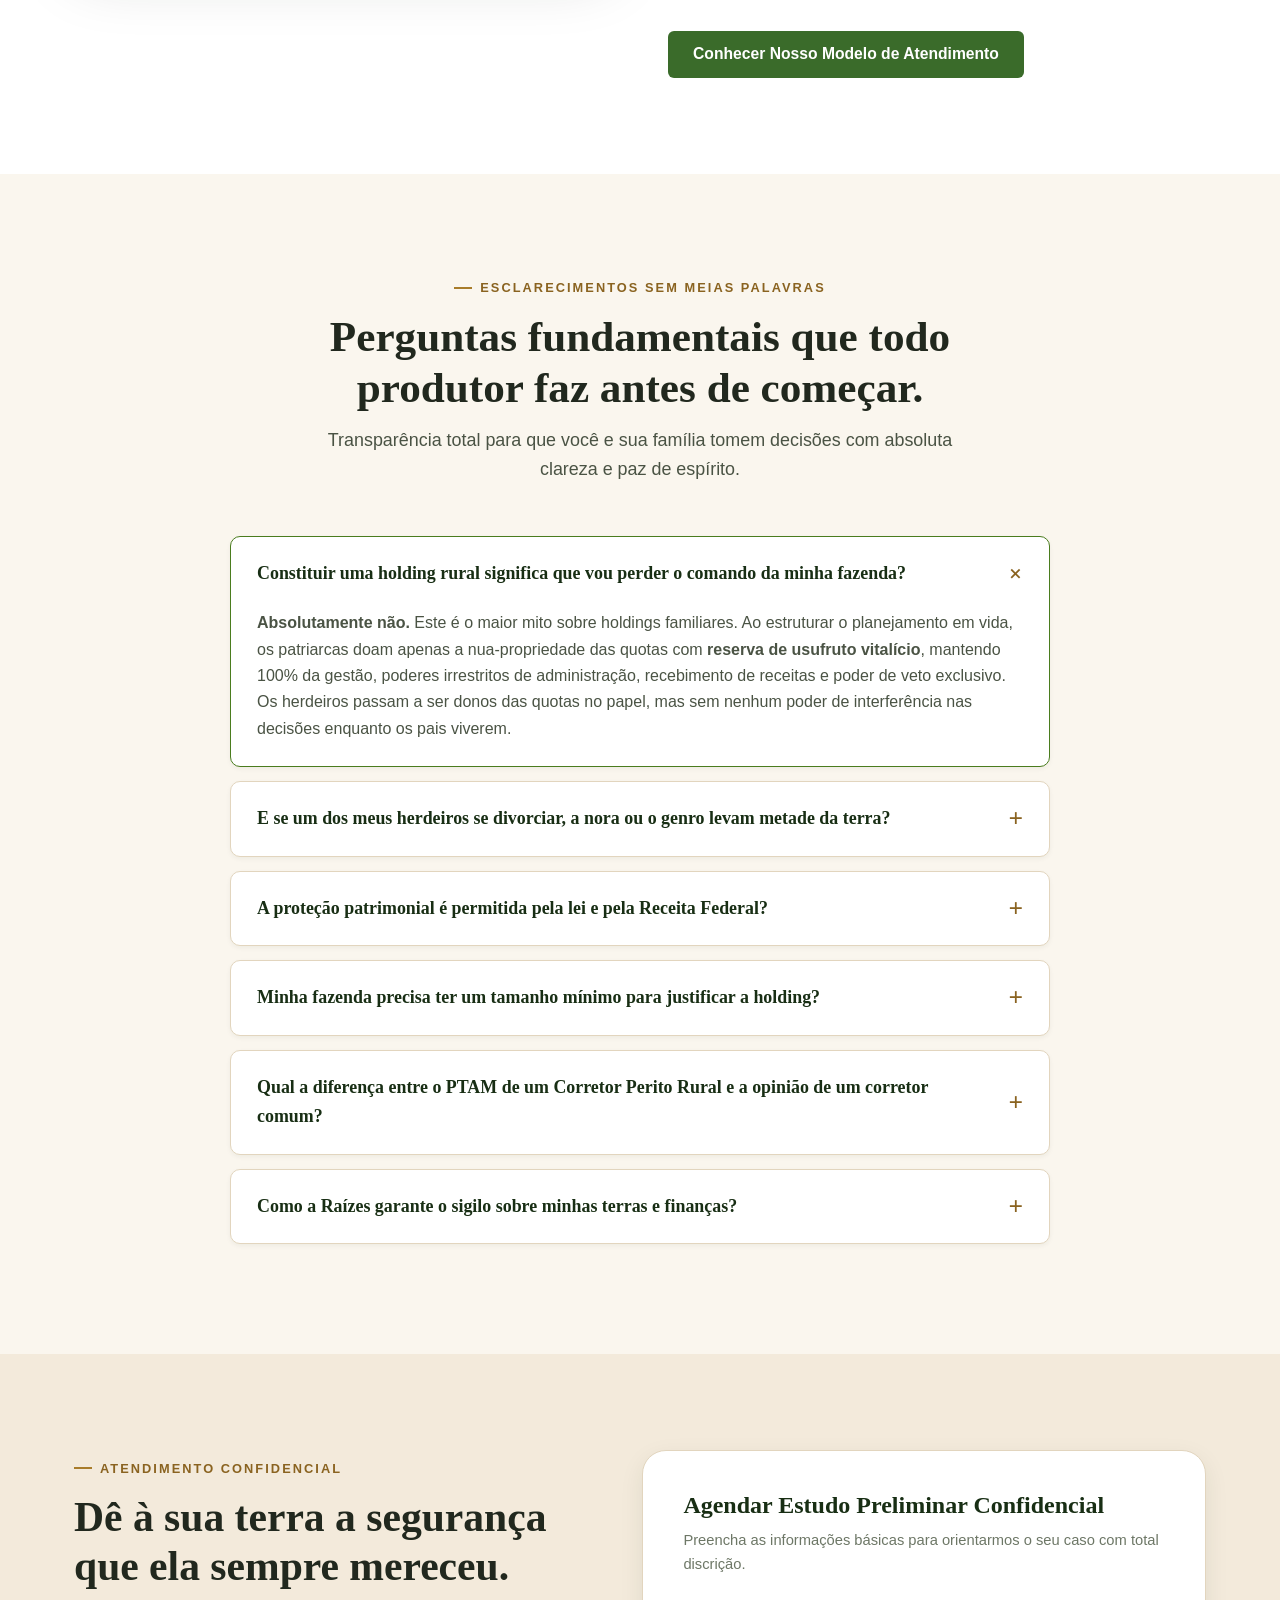
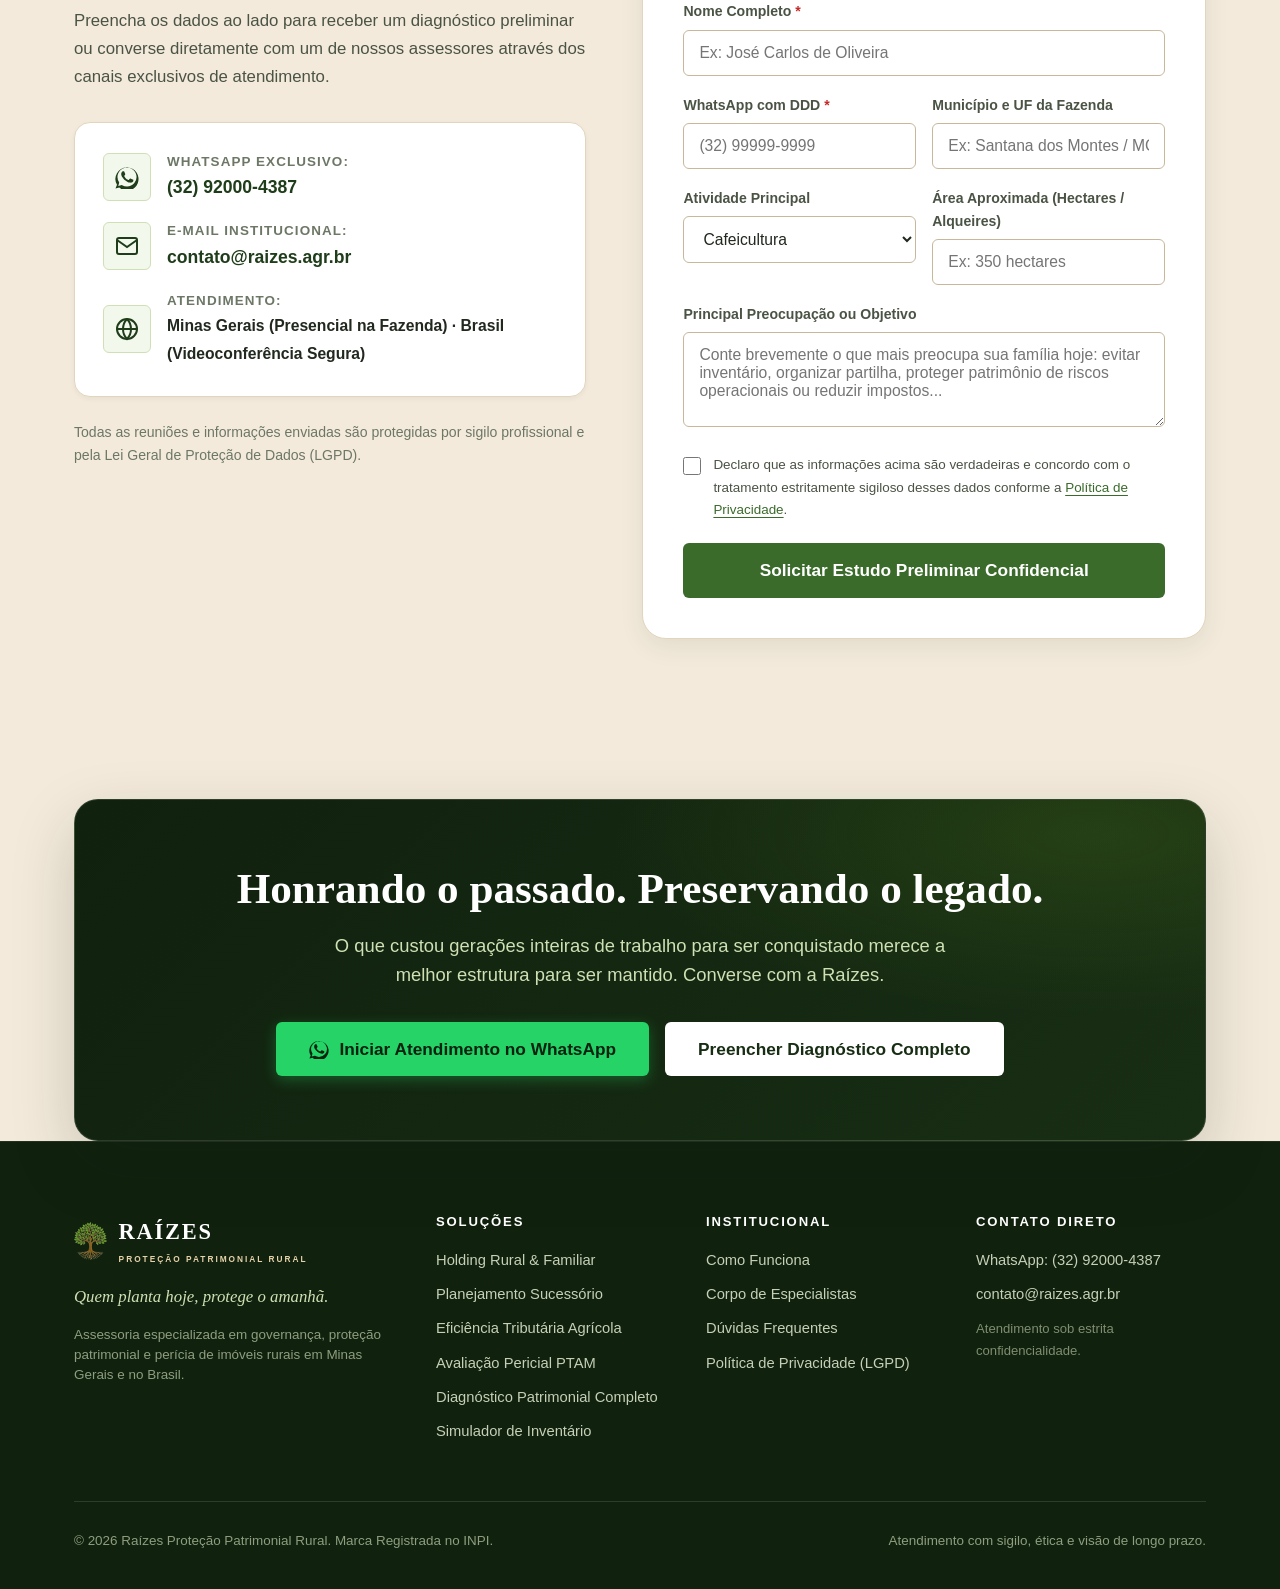
==== commit 55f59c41: "copy(site): calibra textos com frameworks do marketing-hub (Schwartz, Hopkins, Voss, StoryBrand)" ====
--- a/index.html
+++ b/index.html
@@ -5,14 +5,14 @@
   <meta name="viewport" content="width=device-width, initial-scale=1.0">
   <meta name="theme-color" content="#182E14">
   <meta property="og:locale" content="pt_BR">
-  <title>Raízes — Proteção Patrimonial Rural | Holding, Sucessão e Avaliação no Agro</title>
-  <meta name="description" content="Assessoria em proteção patrimonial e sucessão para famílias do agronegócio. Holding rural, planejamento sucessório em vida, eficiência tributária e avaliação pericial de fazendas com sigilo absoluto.">
+  <title>Raízes — Proteção Patrimonial Rural | Holding e Sucessão no Agro</title>
+  <meta name="description" content="Assessoria especializada em proteção patrimonial e sucessão para famílias do agronegócio. Holding rural, planejamento sucessório em vida, eficiência tributária e avaliação pericial de fazendas com sigilo absoluto.">
   <link rel="canonical" href="https://raizes.agr.br/">
 
   <!-- Open Graph / Redes Sociais -->
   <meta property="og:type" content="website">
   <meta property="og:title" content="Raízes — Proteção Patrimonial Rural | Governança e Sucessão no Agro">
-  <meta property="og:description" content="Estruture o que sua família construiu para que a terra, o negócio e a harmonia atravessem gerações com segurança jurídica, eficiência tributária e sigilo.">
+  <meta property="og:description" content="Proteja a sua terra, a união da sua família e o legado que você levou a vida inteira para construir. Holding rural e planejamento sucessório com sigilo absoluto.">
   <meta property="og:image" content="assets/fotos/hero-fazenda-mg.webp">
   <meta property="og:url" content="https://raizes.agr.br/">
   <meta name="twitter:card" content="summary_large_image">
@@ -30,7 +30,7 @@
     "@context": "https://schema.org",
     "@type": "ProfessionalService",
     "name": "Raízes Proteção Patrimonial Rural",
-    "description": "Assessoria especializada em governança familiar, holding rural, planejamento sucessório, eficiência tributária e avaliação pericial de imóveis rurais em Minas Gerais e no Brasil.",
+    "description": "Assessoria especializada em governança familiar, holding rural, planejamento sucessório em vida, eficiência tributária e avaliação pericial de imóveis rurais em Minas Gerais e no Brasil.",
     "areaServed": "BR",
     "address": {
       "@type": "PostalAddress",
@@ -43,7 +43,7 @@
     "slogan": "Quem planta hoje, protege o amanhã.",
     "knowsAbout": [
       "Holding Rural",
-      "Planejamento Sucessório Rural",
+      "Planejamento Sucessório no Campo",
       "Proteção Patrimonial Lícita",
       "Governança Familiar no Agronegócio",
       "Eficiência Tributária Agrícola",
@@ -82,9 +82,9 @@
       </nav>
 
       <div class="nav-cta">
-        <a class="btn btn-wa" href="https://wa.me/5532920004387?text=Ol%C3%A1!%20Gostaria%20de%20conversar%20sobre%20a%20prote%C3%A7%C3%A3o%20patrimonial%20e%20sucess%C3%A3o%20da%20minha%20fam%C3%ADlia." target="_blank" rel="noopener">
+        <a class="btn btn-wa" href="https://wa.me/5532920004387?text=Ol%C3%A1!%20Gostaria%20de%20uma%20conversa%20confidencial%20sobre%20a%20prote%C3%A7%C3%A3o%20patrimonial%20e%20sucess%C3%A3o%20da%20minha%20fam%C3%ADlia." target="_blank" rel="noopener">
           <svg width="18" height="18" viewBox="0 0 24 24" fill="currentColor" aria-hidden="true"><path d="M17.5 14.4c-.3-.2-1.7-.8-2-.9-.3-.1-.5-.2-.7.2-.2.3-.7.9-.9 1.1-.2.2-.3.2-.6.1-.3-.2-1.2-.5-2.4-1.5-.9-.8-1.5-1.8-1.6-2.1-.2-.3 0-.5.1-.6.1-.1.3-.4.5-.6.1-.2.2-.3.3-.5.1-.2 0-.4 0-.6 0-.2-.7-1.6-.9-2.2-.2-.6-.5-.5-.7-.5h-.6c-.2 0-.5.1-.8.4-.3.3-1 1-1 2.5s1.1 2.9 1.2 3.1c.2.2 2.1 3.3 5.2 4.6.7.3 1.3.5 1.7.6.7.2 1.4.2 1.9.1.6-.1 1.7-.7 2-1.4.2-.7.2-1.2.2-1.4-.1-.1-.3-.2-.6-.3M12 21.5a9.5 9.5 0 0 1-4.8-1.3l-.4-.2-3.5.9.9-3.4-.2-.4A9.5 9.5 0 1 1 12 21.5M12 2.5A11.5 11.5 0 0 0 2 19.8L.5 23.5l3.8-1A11.5 11.5 0 1 0 12 2.5"/></svg>
-          Agendar Conversa
+          Agendar Conversa em Sigilo
         </a>
         <button class="menu-toggle" aria-label="Abrir Menu de Navegação" aria-expanded="false" aria-controls="menu-links">
           <span></span><span></span><span></span>
@@ -101,37 +101,37 @@
         <div class="hero-grid">
           <div>
             <div class="eyebrow eyebrow-light">Governança Familiar e Sucessão no Agro</div>
-            <h1>Seu patrimônio construído no campo também precisa de <em>raízes sólidas</em>.</h1>
+            <h1>Proteja a sua terra, a união da sua família e o legado que você levou a vida para construir.</h1>
             <p class="lead">
-              Estruture o que sua família construiu para que a terra, o negócio rural e a harmonia familiar atravessem gerações — com segurança jurídica, eficiência tributária e sigilo absoluto.
+              A holding rural e o planejamento sucessório em vida garantem que suas fazendas não sejam desmembradas em inventários judiciais ou litígios familiares — mantendo o patriarca no comando vitalício e reduzindo expressivamente os custos tributários do inventário.
             </p>
 
             <div class="cta-row">
-              <a class="btn btn-wa btn-lg" href="https://wa.me/5532920004387?text=Ol%C3%A1!%20Gostaria%20de%20uma%20orienta%C3%A7%C3%A3o%20preliminar%20sobre%20holding%20rural%20e%20sucess%C3%A3o%20familiar." target="_blank" rel="noopener">
+              <a class="btn btn-wa btn-lg" href="https://wa.me/5532920004387?text=Ol%C3%A1!%20Gostaria%20de%20uma%20orienta%C3%A7%C3%A3o%20preliminar%20e%20confidencial%20sobre%20holding%20rural%20e%20sucess%C3%A3o%20familiar." target="_blank" rel="noopener">
                 <svg width="20" height="20" viewBox="0 0 24 24" fill="currentColor" aria-hidden="true"><path d="M17.5 14.4c-.3-.2-1.7-.8-2-.9-.3-.1-.5-.2-.7.2-.2.3-.7.9-.9 1.1-.2.2-.3.2-.6.1-.3-.2-1.2-.5-2.4-1.5-.9-.8-1.5-1.8-1.6-2.1-.2-.3 0-.5.1-.6.1-.1.3-.4.5-.6.1-.2.2-.3.3-.5.1-.2 0-.4 0-.6 0-.2-.7-1.6-.9-2.2-.2-.6-.5-.5-.7-.5h-.6c-.2 0-.5.1-.8.4-.3.3-1 1-1 2.5s1.1 2.9 1.2 3.1c.2.2 2.1 3.3 5.2 4.6.7.3 1.3.5 1.7.6.7.2 1.4.2 1.9.1.6-.1 1.7-.7 2-1.4.2-.7.2-1.2.2-1.4-.1-.1-.3-.2-.6-.3M12 21.5a9.5 9.5 0 0 1-4.8-1.3l-.4-.2-3.5.9.9-3.4-.2-.4A9.5 9.5 0 1 1 12 21.5M12 2.5A11.5 11.5 0 0 0 2 19.8L.5 23.5l3.8-1A11.5 11.5 0 1 0 12 2.5"/></svg>
-                Falar com Especialista
+                Conversar em Sigilo no WhatsApp
               </a>
-              <a class="btn btn-terra btn-lg" href="diagnostico.html">
-                Iniciar Diagnóstico Patrimonial
+              <a class="btn btn-light btn-lg" href="#simulador">
+                Simular o Custo do Meu Inventário
               </a>
             </div>
 
             <div class="hero-trust-list">
               <div class="hero-trust-item">
                 <svg width="18" height="18" viewBox="0 0 24 24" fill="none" stroke-width="2.5"><polyline points="20 6 9 17 4 12"/></svg>
-                <span>Foco 100% no produtor rural e agronegócio</span>
+                <span>Patriarca mantém 100% da gestão e usufruto</span>
               </div>
               <div class="hero-trust-item">
                 <svg width="18" height="18" viewBox="0 0 24 24" fill="none" stroke-width="2.5"><polyline points="20 6 9 17 4 12"/></svg>
-                <span>Sigilo patrimonial absoluto e LGPD</span>
+                <span>Proteção contra o ITCMD progressivo (até 8%)</span>
               </div>
               <div class="hero-trust-item">
                 <svg width="18" height="18" viewBox="0 0 24 24" fill="none" stroke-width="2.5"><polyline points="20 6 9 17 4 12"/></svg>
-                <span>Estruturação lícita com advogados e contadores</span>
+                <span>Sigilo patrimonial absoluto e respeito à LGPD</span>
               </div>
               <div class="hero-trust-item">
                 <svg width="18" height="18" viewBox="0 0 24 24" fill="none" stroke-width="2.5"><polyline points="20 6 9 17 4 12"/></svg>
-                <span>Peritos credenciados CNAI e CRECI-MG</span>
+                <span>Soluções coordenadas com advogados habilitados</span>
               </div>
             </div>
           </div>
@@ -148,7 +148,7 @@
                   <svg width="22" height="22" viewBox="0 0 24 24" fill="none" stroke="#fff" stroke-width="2.5"><path d="M12 22s8-4 8-10V5l-8-3-8 3v7c0 6 8 10 8 10z"/></svg>
                 </div>
                 <div>
-                  <strong>Preservação do Legado Familiar</strong>
+                  <strong>Preservação da Fazenda e do Legado</strong>
                   <span>Garantindo que a terra permaneça unida, produtiva e protegida através dos tempos.</span>
                 </div>
               </div>
@@ -164,9 +164,9 @@
       <div class="container">
         <div class="section-head">
           <div class="eyebrow">Diagnóstico de Vulnerabilidade</div>
-          <h2>No agronegócio, os maiores riscos patrimoniais são invisíveis.</h2>
+          <h2>No agronegócio, os maiores riscos para a sua terra não vêm do clima.</h2>
           <p>
-            Anos de trabalho de sol a sol para formar cafezais, rebanhos e lavouras podem ser fragilizados em poucos meses pela falta de uma estrutura preventiva de proteção e sucessão.
+            Anos de trabalho de sol a sol para formar cafezais, rebanhos e lavouras podem ser fragilizados em poucos meses pela falta de uma estrutura preventiva de proteção patrimonial e sucessão.
           </p>
         </div>
 
@@ -185,23 +185,23 @@
 
           <div class="risk-grid">
             <div class="risk-item">
-              <h3><span class="x">!</span> O Sangramento do Inventário Tradicional</h3>
-              <p>O processo de inventário pode consumir de <strong>20% a 30% do patrimônio líquido</strong> da família entre ITCMD (com alíquotas estaduais progressivas que chegam a 8%), custas judiciais e honorários advocatícios, muitas vezes forçando a venda de terras às pressas.</p>
+              <h3><span class="x">!</span> O Sangramento de até 30% no Inventário Tradicional</h3>
+              <p>O inventário exige pagamento do imposto estadual (ITCMD) e custas em prazos exíguos. Com a Reforma Tributária tornando as alíquotas compulsoriamente progressivas até 8%, famílias sem liquidez imediata são forçadas a leiloar ou vender as melhores glebas de café ou gado a atravessadores, sofrendo deságios de até 40%.</p>
             </div>
 
             <div class="risk-item">
-              <h3><span class="x">!</span> Litígios e o Fracionamento da Fazenda</h3>
-              <p>A falta de regras claras de governança e sucessão em vida frequentemente divide irmãos e herdeiros em disputas prolongadas na Justiça, travando decisões operacionais e partilhando a terra em glebas economicamente inviáveis.</p>
+              <h3><span class="x">!</span> A Fazenda Fatiada e a Paralisia da Safra</h3>
+              <p>Sem um protocolo familiar e um acordo societário constituído em vida pelos pais, a partilha no fórum frequentemente racha irmãos. Um herdeiro quer vender a qualquer preço, outro quer continuar plantando, e a fazenda é dividida em retalhos inviáveis enquanto as decisões da safra travam na Justiça.</p>
             </div>
 
             <div class="risk-item">
-              <h3><span class="x">!</span> Exposição Direta a Riscos da Pessoa Física</h3>
-              <p>Concentrar terras, maquinários e operações agrícolas na Pessoa Física do patriarca expõe todo o patrimônio familiar a execuções civis, contingências trabalhistas de safristas e oscilações contratuais de crédito.</p>
+              <h3><span class="x">!</span> A Terra Penhorada por Riscos da Atividade Agrícola</h3>
+              <p>Manter a posse das terras no CPF do produtor significa que qualquer contingência operacional — um acidente com maquinário, autuação ambiental, cobrança trabalhista de safristas ou execução bancária — atinge diretamente a matrícula do solo familiar.</p>
             </div>
 
             <div class="risk-item">
-              <h3><span class="x">!</span> Ineficiência Fiscal na Operação e na Transição</h3>
-              <p>A tributação da atividade rural sem planejamento societário adequado gera bitributação, desenquadramentos fiscais perante a Receita Federal e expressivos custos em ganho de capital na venda eventual de imóveis rurais.</p>
+              <h3><span class="x">!</span> A Mordida Tributária na Transmissão e na Venda</h3>
+              <p>Explorar a terra e comercializar a safra na Pessoa Física sem planejamento societário gera incidência de alíquotas que chegam a 27,5% de IRPF, além de enorme tributação sobre ganho de capital na eventual comercialização de áreas rurais.</p>
             </div>
           </div>
         </div>
@@ -212,10 +212,10 @@
     <section id="solucoes">
       <div class="container">
         <div class="section-head">
-          <div class="eyebrow">Soluções Especializadas</div>
-          <h2>Estruturação patrimonial sob medida para o agronegócio.</h2>
+          <div class="eyebrow">Soluções Estruturadas</div>
+          <h2>Como blindamos licitamente a sua propriedade e o seu negócio.</h2>
           <p>
-            Quatro frentes estratégicas integradas para proteger o patrimônio, blindar licitamente a terra contra imprevistos e garantir uma transição geracional serena.
+            Quatro frentes estratégicas coordenadas para proteger o patrimônio, blindar a terra contra riscos operacionais e garantir uma transição geracional sem brigas.
           </p>
         </div>
 
@@ -228,15 +228,15 @@
                 <source srcset="assets/fotos/fazenda-historica-sede.webp" type="image/webp">
                 <img src="assets/fotos/fazenda-historica-sede.webp" alt="Sede histórica colonial mineira representando a holding rural" width="400" height="190" loading="lazy">
               </picture>
-              <div class="solucao-tag">Estruturação</div>
+              <div class="solucao-tag">O Escudo da Terra</div>
             </div>
             <div class="solucao-body">
               <h3>Holding Familiar & Rural</h3>
-              <p>Organização societária que separa a propriedade da terra da atividade operacional, garantindo que o controle permaneça sob comando absoluto dos patriarcas.</p>
+              <p>Estrutura societária que separa a propriedade física dos imóveis da atividade de risco operacional. A fazenda é integralizada em uma empresa patrimonial fechada, protegida de penhoras externas e com governança clara.</p>
               <ul class="solucao-beneficios">
-                <li><svg width="16" height="16" viewBox="0 0 24 24" fill="none" stroke-width="2.5"><polyline points="20 6 9 17 4 12"/></svg> Acordo de quotistas e protocolo familiar</li>
-                <li><svg width="16" height="16" viewBox="0 0 24 24" fill="none" stroke-width="2.5"><polyline points="20 6 9 17 4 12"/></svg> Proteção lícita contra execuções operacionais</li>
-                <li><svg width="16" height="16" viewBox="0 0 24 24" fill="none" stroke-width="2.5"><polyline points="20 6 9 17 4 12"/></svg> Centralização e governança das fazendas</li>
+                <li><svg width="16" height="16" viewBox="0 0 24 24" fill="none" stroke-width="2.5"><polyline points="20 6 9 17 4 12"/></svg> Acordo de quotistas com regras inquebráveis</li>
+                <li><svg width="16" height="16" viewBox="0 0 24 24" fill="none" stroke-width="2.5"><polyline points="20 6 9 17 4 12"/></svg> Blindagem lícita do patrimônio imóvel</li>
+                <li><svg width="16" height="16" viewBox="0 0 24 24" fill="none" stroke-width="2.5"><polyline points="20 6 9 17 4 12"/></svg> Gestão centralizada e profissionalizada</li>
               </ul>
               <a class="solucao-link" href="#contato">Entender a Holding Rural →</a>
             </div>
@@ -249,14 +249,14 @@
                 <source srcset="assets/fotos/governanca-parceria-familiar.webp" type="image/webp">
                 <img src="assets/fotos/governanca-parceria-familiar.webp" alt="Produtores e sucessores dialogando na fazenda" width="400" height="190" loading="lazy">
               </picture>
-              <div class="solucao-tag">Sucessão em Vida</div>
+              <div class="solucao-tag">Harmonia em Vida</div>
             </div>
             <div class="solucao-body">
-              <h3>Planejamento Sucessório</h3>
-              <p>Transmissão planejada das quotas em vida com reserva de usufruto e cláusulas protetivas (inalienabilidade, incomunicabilidade e impenhorabilidade).</p>
+              <h3>Planejamento Sucessório em Vida</h3>
+              <p>Transmissão planejada das quotas da fazenda aos herdeiros com doação sob reserva de usufruto. O patriarca mantém a administração, o rendimento e o poder de veto vitalício, eliminando 100% da necessidade de inventário judicial futuro.</p>
               <ul class="solucao-beneficios">
-                <li><svg width="16" height="16" viewBox="0 0 24 24" fill="none" stroke-width="2.5"><polyline points="20 6 9 17 4 12"/></svg> Dispensa total de inventário judicial futuro</li>
-                <li><svg width="16" height="16" viewBox="0 0 24 24" fill="none" stroke-width="2.5"><polyline points="20 6 9 17 4 12"/></svg> Patriarca mantém poder de veto e gestão vitalícia</li>
+                <li><svg width="16" height="16" viewBox="0 0 24 24" fill="none" stroke-width="2.5"><polyline points="20 6 9 17 4 12"/></svg> Cláusulas de inalienabilidade e impenhorabilidade</li>
+                <li><svg width="16" height="16" viewBox="0 0 24 24" fill="none" stroke-width="2.5"><polyline points="20 6 9 17 4 12"/></svg> Cláusula de incomunicabilidade (proteção contra divórcios)</li>
                 <li><svg width="16" height="16" viewBox="0 0 24 24" fill="none" stroke-width="2.5"><polyline points="20 6 9 17 4 12"/></svg> Preserva a fazenda íntegra e sem litígios</li>
               </ul>
               <a class="solucao-link" href="#simulador">Simular Custos de Sucessão →</a>
@@ -270,15 +270,15 @@
                 <source srcset="assets/fotos/cafezal-lavoura-mg.webp" type="image/webp">
                 <img src="assets/fotos/cafezal-lavoura-mg.webp" alt="Lavoura de café em produção com alta produtividade" width="400" height="190" loading="lazy">
               </picture>
-              <div class="solucao-tag">Planejamento Fiscal</div>
+              <div class="solucao-tag">Inteligência Fiscal</div>
             </div>
             <div class="solucao-body">
-              <h3>Eficiência Tributária Rural</h3>
-              <p>Adequação tributária lícita entre Pessoa Física e Jurídica na exploração agrícola, arrendamentos, parcerias rurais e no Livro Caixa Digital (LCDPR).</p>
+              <h3>Eficiência Tributária no Campo</h3>
+              <p>Equilíbrio lícito entre Pessoa Física e Jurídica na comercialização da safra, arrendamentos e parcerias rurais, reduzindo a carga de impostos federais e estaduais dentro do rigor da legislação tributária.</p>
               <ul class="solucao-beneficios">
-                <li><svg width="16" height="16" viewBox="0 0 24 24" fill="none" stroke-width="2.5"><polyline points="20 6 9 17 4 12"/></svg> Minimização lícita de alíquotas de IRPF/IRPJ</li>
-                <li><svg width="16" height="16" viewBox="0 0 24 24" fill="none" stroke-width="2.5"><polyline points="20 6 9 17 4 12"/></svg> Tratamento estratégico de ganho de capital e ITR</li>
-                <li><svg width="16" height="16" viewBox="0 0 24 24" fill="none" stroke-width="2.5"><polyline points="20 6 9 17 4 12"/></svg> Segurança jurídica total perante o Fisco</li>
+                <li><svg width="16" height="16" viewBox="0 0 24 24" fill="none" stroke-width="2.5"><polyline points="20 6 9 17 4 12"/></svg> Otimização de IRPF sobre receitas agrícolas</li>
+                <li><svg width="16" height="16" viewBox="0 0 24 24" fill="none" stroke-width="2.5"><polyline points="20 6 9 17 4 12"/></svg> Adequação de Livro Caixa Digital do Produtor (LCDPR)</li>
+                <li><svg width="16" height="16" viewBox="0 0 24 24" fill="none" stroke-width="2.5"><polyline points="20 6 9 17 4 12"/></svg> Minimização de ganho de capital em operações rurais</li>
               </ul>
               <a class="solucao-link" href="#contato">Consultar Eficiência Fiscal →</a>
             </div>
@@ -291,15 +291,15 @@
                 <source srcset="assets/fotos/produtor-perito-vistoria.webp" type="image/webp">
                 <img src="assets/fotos/produtor-perito-vistoria.webp" alt="Vistoria técnica presencial com produtor no campo" width="400" height="190" loading="lazy">
               </picture>
-              <div class="solucao-tag">Perícia & Laudos</div>
+              <div class="solucao-tag">Perícia Oficial</div>
             </div>
             <div class="solucao-body">
               <h3>Avaliação Pericial Rural (PTAM)</h3>
-              <p>Pareceres Técnicos de Avaliação Mercadológica emitidos por Corretor Perito credenciado no CNAI e CRECI-MG, com estrita aderência à ABNT NBR 14653-3.</p>
+              <p>Pareceres Técnicos de Avaliação Mercadológica emitidos por Corretor Perito credenciado no CNAI e CRECI-MG, com vistoria in loco de solos, benfeitorias, cafezais e outorgas, em estrita aderência à ABNT NBR 14653-3.</p>
               <ul class="solucao-beneficios">
                 <li><svg width="16" height="16" viewBox="0 0 24 24" fill="none" stroke-width="2.5"><polyline points="20 6 9 17 4 12"/></svg> Selo Certificador oficial do COFECI</li>
-                <li><svg width="16" height="16" viewBox="0 0 24 24" fill="none" stroke-width="2.5"><polyline points="20 6 9 17 4 12"/></svg> Aceito em bancos, crédito rural, CPR e Fiagros</li>
-                <li><svg width="16" height="16" viewBox="0 0 24 24" fill="none" stroke-width="2.5"><polyline points="20 6 9 17 4 12"/></svg> Base pericial incontestável para inventários</li>
+                <li><svg width="16" height="16" viewBox="0 0 24 24" fill="none" stroke-width="2.5"><polyline points="20 6 9 17 4 12"/></svg> Plena aceitação em bancos, crédito rural e garantias</li>
+                <li><svg width="16" height="16" viewBox="0 0 24 24" fill="none" stroke-width="2.5"><polyline points="20 6 9 17 4 12"/></svg> Base pericial incontestável para partilhas de herança</li>
               </ul>
               <a class="solucao-link" href="#contato">Solicitar Parecer Técnico →</a>
             </div>
@@ -314,9 +314,9 @@
       <div class="container">
         <div class="section-head">
           <div class="eyebrow">Calculadora de Impacto Patrimonial</div>
-          <h2>Simule o custo do inventário da sua fazenda.</h2>
+          <h2>Descubra exatamente quanto custará não se planejar.</h2>
           <p>
-            Veja uma estimativa fundamentada de quanto o inventário tradicional pode drenar do patrimônio familiar e como o planejamento sucessório em vida preserva seus recursos.
+            O inventário tradicional drena o caixa da fazenda com impostos e custas judiciais imediatas. Faça uma estimativa fundamentada na legislação do seu Estado e compare com a economia de uma estruturação em vida.
           </p>
         </div>
 
@@ -325,7 +325,7 @@
           <div class="simulador-intro">
             <h3>Parâmetros da Propriedade</h3>
             <p>
-              Selecione o Estado onde estão situadas as terras e ajuste o valor total aproximado do patrimônio (terras, benfeitorias, lavouras e maquinários).
+              Selecione o Estado onde estão localizadas as terras e ajuste o valor total aproximado do patrimônio (terras, cafezais, rebanhos, maquinários e sedes).
             </p>
 
             <div class="sim-form-group">
@@ -388,10 +388,10 @@
 
             <a class="btn btn-wa" id="btn-enviar-sim" href="https://wa.me/5532920004387" target="_blank" rel="noopener" style="width: 100%; margin-bottom: 10px;">
               <svg width="18" height="18" viewBox="0 0 24 24" fill="currentColor" aria-hidden="true"><path d="M17.5 14.4c-.3-.2-1.7-.8-2-.9-.3-.1-.5-.2-.7.2-.2.3-.7.9-.9 1.1-.2.2-.3.2-.6.1-.3-.2-1.2-.5-2.4-1.5-.9-.8-1.5-1.8-1.6-2.1-.2-.3 0-.5.1-.6.1-.1.3-.4.5-.6.1-.2.2-.3.3-.5.1-.2 0-.4 0-.6 0-.2-.7-1.6-.9-2.2-.2-.6-.5-.5-.7-.5h-.6c-.2 0-.5.1-.8.4-.3.3-1 1-1 2.5s1.1 2.9 1.2 3.1c.2.2 2.1 3.3 5.2 4.6.7.3 1.3.5 1.7.6.7.2 1.4.2 1.9.1.6-.1 1.7-.7 2-1.4.2-.7.2-1.2.2-1.4-.1-.1-.3-.2-.6-.3M12 21.5a9.5 9.5 0 0 1-4.8-1.3l-.4-.2-3.5.9.9-3.4-.2-.4A9.5 9.5 0 1 1 12 21.5M12 2.5A11.5 11.5 0 0 0 2 19.8L.5 23.5l3.8-1A11.5 11.5 0 1 0 12 2.5"/></svg>
-              Receber Simulação no WhatsApp
+              Receber Simulação no Meu WhatsApp
             </a>
             <a class="btn btn-terra" href="diagnostico.html" style="width: 100%;">
-              Preencher Diagnóstico Patrimonial Completo →
+              Fazer Diagnóstico Patrimonial Completo →
             </a>
           </div>
         </div>
@@ -403,36 +403,36 @@
       <div class="container">
         <div class="section-head">
           <div class="eyebrow">Metodologia Estruturada</div>
-          <h2>O Ciclo das Raízes: da análise ao legado perpétuo.</h2>
+          <h2>O Ciclo das Raízes: 4 etapas serenas para proteger seu legado.</h2>
           <p>
-            Processo sereno, sigiloso e sem atritos, conduzido passo a passo com respeito absoluto à dinâmica de cada família.
+            Um processo discreto, seguro e transparente, conduzido com respeito absoluto ao tempo e à dinâmica de cada família do campo.
           </p>
         </div>
 
         <div class="ciclo-grid">
           <div class="ciclo-card">
             <div class="ciclo-num">1</div>
-            <h3>Diagnóstico & Sigilo</h3>
-            <p>Assinatura de Acordo de Confidencialidade (NDA). Mapeamento minucioso das matrículas, imóveis rurais, regime matrimonial, passivos e objetivos da família.</p>
-            <a href="diagnostico.html" style="display: inline-block; margin-top: 12px; font-weight: 700; font-size: .9rem; color: var(--verde-800); text-decoration: underline;">Iniciar Ficha de Diagnóstico →</a>
+            <h3>Diagnóstico Sob Sigilo (NDA)</h3>
+            <p>Assinamos um termo formal de confidencialidade antes de qualquer conversa. Mapeamos matrículas, áreas produtivas, regime matrimonial, passivos e objetivos familiares sem expor seus dados.</p>
+            <a href="diagnostico.html" style="display: inline-block; margin-top: 12px; font-weight: 700; font-size: .9rem; color: var(--verde-800); text-decoration: underline;">Preencher Ficha de Diagnóstico →</a>
           </div>
 
           <div class="ciclo-card">
             <div class="ciclo-num">2</div>
             <h3>Arquitetura Sob Medida</h3>
-            <p>Desenho da estrutura societária ideal (Holding Pura ou Mista), minutas de acordo de quotistas, regras de sucessão e modelagem de eficiência fiscal.</p>
+            <p>Não usamos fórmulas de prateleira. Desenhamos a estrutura societária exata para suas terras (Holding Rural), minutas de acordo de quotistas, regras de usufruto e planejamento tributário personalizado.</p>
           </div>
 
           <div class="ciclo-card">
             <div class="ciclo-num">3</div>
-            <h3>Coordenação Jurídica</h3>
-            <p>Articulação integrada com profissionais habilitados (advogados e contadores) para a constituição formal, integralização de imóveis e registros em cartório.</p>
+            <h3>Coordenação Jurídica & Notarial</h3>
+            <p>Articulamos diretamente com advogados agraristas e contadores rurais parceiros de alta qualificação para a confecção dos contratos, integralização dos bens e registros cartorários sem fricção.</p>
           </div>
 
           <div class="ciclo-card">
             <div class="ciclo-num">4</div>
-            <h3>Governança Contínua</h3>
-            <p>Acompanhamento perene da governança familiar, reuniões de alinhamento com a nova geração e adequações a mudanças da legislação tributária.</p>
+            <h3>Governança e Continuidade Perpétua</h3>
+            <p>Acompanhamos a família ao longo dos anos, mediando reuniões de alinhamento com os sucessores e adequando a estrutura societária a qualquer mudança futura na legislação tributária.</p>
           </div>
         </div>
       </div>
@@ -455,9 +455,9 @@
 
           <div class="autoridade-text">
             <div class="eyebrow">Quem Cuida do Seu Legado</div>
-            <h2>Assessoria estratégica com quem vive a realidade do campo.</h2>
+            <h2>Assessoria estratégica com quem vive e compreende o agronegócio.</h2>
             <p>
-              A Raízes nasceu da convicção de que o homem do campo não precisa de fórmulas prontas de gabinete, mas de quem compreende a terra, o café, o gado e o valor de uma palavra empenhada.
+              A Raízes nasceu da convicção de que o produtor rural não precisa de teorias de gabinete ou promessas mirabolantes, mas de especialistas que conhecem a rotina da colheita, o valor da terra e o compromisso sagrado da palavra de honra.
             </p>
 
             <div class="team-points">
@@ -466,8 +466,8 @@
                   <svg width="20" height="20" viewBox="0 0 24 24" fill="none" stroke="var(--verde-800)" stroke-width="2"><path d="M17 21v-2a4 4 0 0 0-4-4H5a4 4 0 0 0-4 4v2"/><circle cx="9" cy="7" r="4"/><path d="M23 21v-2a4 4 0 0 0-3-3.87"/><path d="M16 3.13a4 4 0 0 1 0 7.75"/></svg>
                 </div>
                 <div>
-                  <strong>Consultoria em Governança & Estruturação Patrimonial</strong>
-                  <span>Especialistas na coordenação de arranjos societários, protocolos de família e proteção preventiva de ativos agrários.</span>
+                  <strong>Consultores em Governança & Estruturação Patrimonial</strong>
+                  <span>Especialistas na condução de reuniões familiares sigilosas, acordos de sócios entre herdeiros e blindagem lícita de patrimônio agrária.</span>
                 </div>
               </div>
 
@@ -477,7 +477,7 @@
                 </div>
                 <div>
                   <strong>Peritos Avaliadores Imobiliários Rurais (CNAI / CRECI-MG)</strong>
-                  <span>Habilitados pela Lei 6.530/78 e Resolução COFECI 1.066/2007 para emissão de PTAM oficial e laudos com chancela pericial.</span>
+                  <span>Habilitados pela Lei Federal nº 6.530/78 e Resolução COFECI 1.066/2007 para emissão de Pareceres Técnicos (PTAM) com Selo Certificador oficial.</span>
                 </div>
               </div>
 
@@ -486,8 +486,8 @@
                   <svg width="20" height="20" viewBox="0 0 24 24" fill="none" stroke="var(--verde-800)" stroke-width="2"><path d="M20 7h-9M14 17H5M12 2v20"/></svg>
                 </div>
                 <div>
-                  <strong>Articulação com Agraristas e Contadores Rurais</strong>
-                  <span>Coordenação direta com profissionais de direito agrário e contabilidade tributária para a execução formal dos atos.</span>
+                  <strong>Articulação com Advogados Agraristas e Contadores Rurais</strong>
+                  <span>Integração com bancas jurídicas e contábeis de ponta, garantindo estrita validade perante juntas comerciais, cartórios de registro de imóveis e Receita Federal.</span>
                 </div>
               </div>
             </div>
@@ -502,9 +502,9 @@
     <section class="faq-section" id="faq">
       <div class="container">
         <div class="section-head" style="margin-left: auto; margin-right: auto; text-align: center;">
-          <div class="eyebrow" style="justify-content: center;">Esclarecimentos Importantes</div>
-          <h2>Perguntas frequentes de quem planeja o amanhã.</h2>
-          <p>Transparência total para que você e sua família tomem decisões com absoluta clareza.</p>
+          <div class="eyebrow" style="justify-content: center;">Esclarecimentos Sem Meias Palavras</div>
+          <h2>Perguntas fundamentais que todo produtor faz antes de começar.</h2>
+          <p>Transparência total para que você e sua família tomem decisões com absoluta clareza e paz de espírito.</p>
         </div>
 
         <div class="faq-wrap">
@@ -512,42 +512,42 @@
             <details open>
               <summary>Constituir uma holding rural significa que vou perder o comando da minha fazenda?</summary>
               <p>
-                <strong>De forma alguma.</strong> O planejamento patrimonial estruturado em vida permite que os patriarcas mantenham 100% da administração e do poder de decisão das terras de forma vitalícia, por meio de cláusulas de usufruto, poderes de administração incondicionais e quotas com direito a voto e veto. Os herdeiros tornam-se donos das quotas sem o poder de intervir na gestão enquanto os pais viverem.
+                <strong>Absolutamente não.</strong> Este é o maior mito sobre holdings familiares. Ao estruturar o planejamento em vida, os patriarcas doam apenas a nua-propriedade das quotas com <strong>reserva de usufruto vitalício</strong>, mantendo 100% da gestão, poderes irrestritos de administração, recebimento de receitas e poder de veto exclusivo. Os herdeiros passam a ser donos das quotas no papel, mas sem nenhum poder de interferência nas decisões enquanto os pais viverem.
               </p>
             </details>
 
             <details>
-              <summary>A proteção patrimonial é permitida por lei perante a Receita Federal?</summary>
+              <summary>E se um dos meus herdeiros se divorciar, a nora ou o genro levam metade da terra?</summary>
               <p>
-                <strong>Sim, plenamente.</strong> O planejamento sucessório e patrimonial é um direito expressamente resguardado pelo Código Civil brasileiro e pela legislação tributária. Não trabalhamos com promessas de “blindagem milagrosa” (que configurariam fraude à execução), mas com <em>estruturação patrimonial lícita</em>, separando a titularidade dos bens da atividade de risco operacional.
+                <strong>Não.</strong> A estruturação sucessória contempla cláusulas protetivas expressas de <strong>incomunicabilidade</strong> e <strong>impenhorabilidade</strong>. Isso significa que, independentemente do regime de bens do casamento dos herdeiros, a terra familiar e as quotas societárias não se comunicam aos cônjuges em caso de separação, divórcio ou execuções individuais, permanecendo 100% dentro da linhagem de sangue da família.
+              </p>
+            </details>
+
+            <details>
+              <summary>A proteção patrimonial é permitida pela lei e pela Receita Federal?</summary>
+              <p>
+                <strong>Sim, com total segurança jurídica.</strong> O planejamento sucessório e patrimonial preventivo é um direito resguardado pelos artigos 997 e 1.055 do Código Civil e pela legislação tributária (elisão fiscal lícita). Não vendemos “blindagens mágicas” (que configurariam fraude à execução), mas sim a organização societária preventiva de segregação de riscos entre patrimônio e atividade rural, aceita pacificamente pelos tribunais e pelo Fisco.
               </p>
             </details>
 
             <details>
               <summary>Minha fazenda precisa ter um tamanho mínimo para justificar a holding?</summary>
               <p>
-                Não há limite mínimo de hectares. A estruturação patrimonial é indicada para qualquer família que possua patrimônio rural formado (terras, cafezais, rebanhos ou imóveis urbanos alugados) e que deseje evitar que cerca de 20% a 30% desse legado seja consumido no inventário, ou que queira prevenir divisões conturbadas entre herdeiros.
+                Não há limite mínimo de área. Qualquer família rural que possua patrimônio formado (terras de café, áreas de pasto, benfeitorias, rebanhos ou imóveis urbanos) se beneficia da estrutura. O critério não é o número de hectares, mas o desejo de impedir que 20% a 30% do patrimônio seja consumido em impostos de inventário ou que disputas familiares paralisem a fazenda.
               </p>
             </details>
 
             <details>
-              <summary>Qual a diferença entre a avaliação feita por um Corretor Perito Rural e a de um corretor comum?</summary>
+              <summary>Qual a diferença entre o PTAM de um Corretor Perito Rural e a opinião de um corretor comum?</summary>
               <p>
-                O corretor imobiliário comum emite uma simples estimativa informal de valor de venda, que não tem valor jurídico. O nosso <strong>Corretor Perito Avaliador Imobiliário Rural</strong> possui inscrição no <strong>CNAI (Cadastro Nacional de Avaliadores Imobiliários)</strong> e <strong>CRECI-MG</strong>, emitindo o <strong>PTAM (Parecer Técnico de Avaliação Mercadológica)</strong> com <strong>Selo Certificador do COFECI</strong>, fundamentado na <strong>ABNT NBR 14653-3</strong>, com aceitação oficial por bancos (crédito rural), comitês de garantias e juizados.
+                O corretor comum emite apenas uma opinião informal de mercado sem qualquer valor pericial. O nosso <strong>Corretor Perito Avaliador Imobiliário Rural</strong> possui registro no <strong>CNAI (Cadastro Nacional de Avaliadores Imobiliários)</strong> e <strong>CRECI-MG</strong>, emitindo o <strong>PTAM (Parecer Técnico de Avaliação Mercadológica)</strong> com <strong>Selo Certificador do COFECI</strong> e fundamentação na <strong>ABNT NBR 14653-3</strong>, documento exigido por instituições financeiras (Banco do Brasil, Sicoob, Sicredi) para crédito rural e aceito perante juizados em inventários.
               </p>
             </details>
 
             <details>
               <summary>Como a Raízes garante o sigilo sobre minhas terras e finanças?</summary>
               <p>
-                O sigilo patrimonial é um dos pilares fundadores da Raízes. Antes mesmo de receber qualquer matrícula ou documento contábil, firmamos um Acordo de Confidencialidade (NDA) formal. Nenhuma informação é divulgada ou compartilhada sem a expressa anuência da família, em estrito cumprimento à LGPD.
-              </p>
-            </details>
-
-            <details>
-              <summary>Como dou o primeiro passo?</summary>
-              <p>
-                O primeiro passo é uma conversa de diagnóstico preliminar, presencial em Minas Gerais ou por videoconferência segura. Nós ouvimos a história da sua propriedade, compreendemos os anseios familiares e apresentamos uma prévia de caminhos possíveis, sem qualquer custo ou compromisso inicial.
+                O sigilo patrimonial é um princípio inegociável da Raízes. Antes mesmo de receber qualquer matrícula ou documento contábil, firmamos um <strong>Acordo de Confidencialidade (NDA)</strong> formal. Nenhuma informação sobre a área, faturamento ou patrimônio da sua família sai de nosso ambiente seguro, com respeito integral à LGPD.
               </p>
             </details>
           </div>
@@ -563,7 +563,7 @@
           <!-- Coluna 1: Informações e Atendimento Direto -->
           <div class="contato-info">
             <div class="eyebrow">Atendimento Confidencial</div>
-            <h2>Dê à sua terra a segurança que ela merece.</h2>
+            <h2>Dê à sua terra a segurança que ela sempre mereceu.</h2>
             <p>
               Preencha os dados ao lado para receber um diagnóstico preliminar ou converse diretamente com um de nossos assessores através dos canais exclusivos de atendimento.
             </p>
@@ -594,8 +594,8 @@
                   <svg width="24" height="24" viewBox="0 0 24 24" fill="none" stroke="var(--verde-800)" stroke-width="2"><circle cx="12" cy="12" r="10"/><path d="M12 2a14.5 14.5 0 0 0 0 20 14.5 14.5 0 0 0 0-20"/><path d="M2 12h20"/></svg>
                 </div>
                 <div>
-                  <strong>Área de Atuação:</strong>
-                  <span style="font-size: .98rem; color: var(--tinta); font-weight: 600;">Minas Gerais (Presencial) · Brasil (Videoconferência Segura)</span>
+                  <strong>Atendimento:</strong>
+                  <span style="font-size: .98rem; color: var(--tinta); font-weight: 600;">Minas Gerais (Presencial na Fazenda) · Brasil (Videoconferência Segura)</span>
                 </div>
               </div>
             </div>
@@ -607,8 +607,8 @@
 
           <!-- Coluna 2: Formulário de Agendamento -->
           <div class="form-card">
-            <h3>Agendar Conversa de Diagnóstico</h3>
-            <p class="form-desc">Preencha os campos abaixo para orientarmos seu caso com discrição.</p>
+            <h3>Agendar Estudo Preliminar Confidencial</h3>
+            <p class="form-desc">Preencha as informações básicas para orientarmos o seu caso com total discrição.</p>
 
             <form id="form-agendamento" novalidate>
               <div id="form-feedback" class="form-feedback" role="alert"></div>
@@ -647,19 +647,19 @@
               </div>
 
               <div class="field">
-                <label for="form-mensagem">Principal Objetivo ou Preocupação</label>
-                <textarea id="form-mensagem" name="mensagem" placeholder="Conte brevemente seus objetivos: holding rural, partilha de herança, avaliação de terras ou economia de impostos..."></textarea>
+                <label for="form-mensagem">Principal Preocupação ou Objetivo</label>
+                <textarea id="form-mensagem" name="mensagem" placeholder="Conte brevemente o que mais preocupa sua família hoje: evitar inventário, organizar partilha, proteger patrimônio de riscos operacionais ou reduzir impostos..."></textarea>
               </div>
 
               <div class="consent-box">
                 <input type="checkbox" id="form-consent" name="consent" required>
                 <label for="form-consent">
-                  Declaro que as informações acima são verdadeiras e concordo com o tratamento sigiloso desses dados conforme a <a href="privacidade.html" target="_blank">Política de Privacidade</a>.
+                  Declaro que as informações acima são verdadeiras e concordo com o tratamento estritamente sigiloso desses dados conforme a <a href="privacidade.html" target="_blank">Política de Privacidade</a>.
                 </label>
               </div>
 
               <button type="submit" class="btn btn-primary btn-lg" style="width: 100%;">
-                Enviar Solicitação Confidencial
+                Solicitar Estudo Preliminar Confidencial
               </button>
             </form>
           </div>
@@ -674,7 +674,7 @@
         <div class="cta-band">
           <h2>Honrando o passado. Preservando o legado.</h2>
           <p>
-            O que custou gerações para ser conquistado merece a melhor estrutura para ser mantido. Converse com a Raízes.
+            O que custou gerações inteiras de trabalho para ser conquistado merece a melhor estrutura para ser mantido. Converse com a Raízes.
           </p>
           <div class="cta-row">
             <a class="btn btn-wa btn-lg" href="https://wa.me/5532920004387?text=Ol%C3%A1!%20Gostaria%20de%20iniciar%20a%20conversa%20sobre%20a%20prote%C3%A7%C3%A3o%20patrimonial%20da%20minha%20fam%C3%ADlia." target="_blank" rel="noopener">
@@ -705,7 +705,7 @@
           </div>
           <p class="tagline">Quem planta hoje, protege o amanhã.</p>
           <p style="margin-top: 14px; font-size: .84rem; line-height: 1.5; color: #8E9E7F;">
-            Assessoria de governança, proteção patrimonial e perícia de imóveis rurais em Minas Gerais e no Brasil.
+            Assessoria especializada em governança, proteção patrimonial e perícia de imóveis rurais em Minas Gerais e no Brasil.
           </p>
         </div>
 
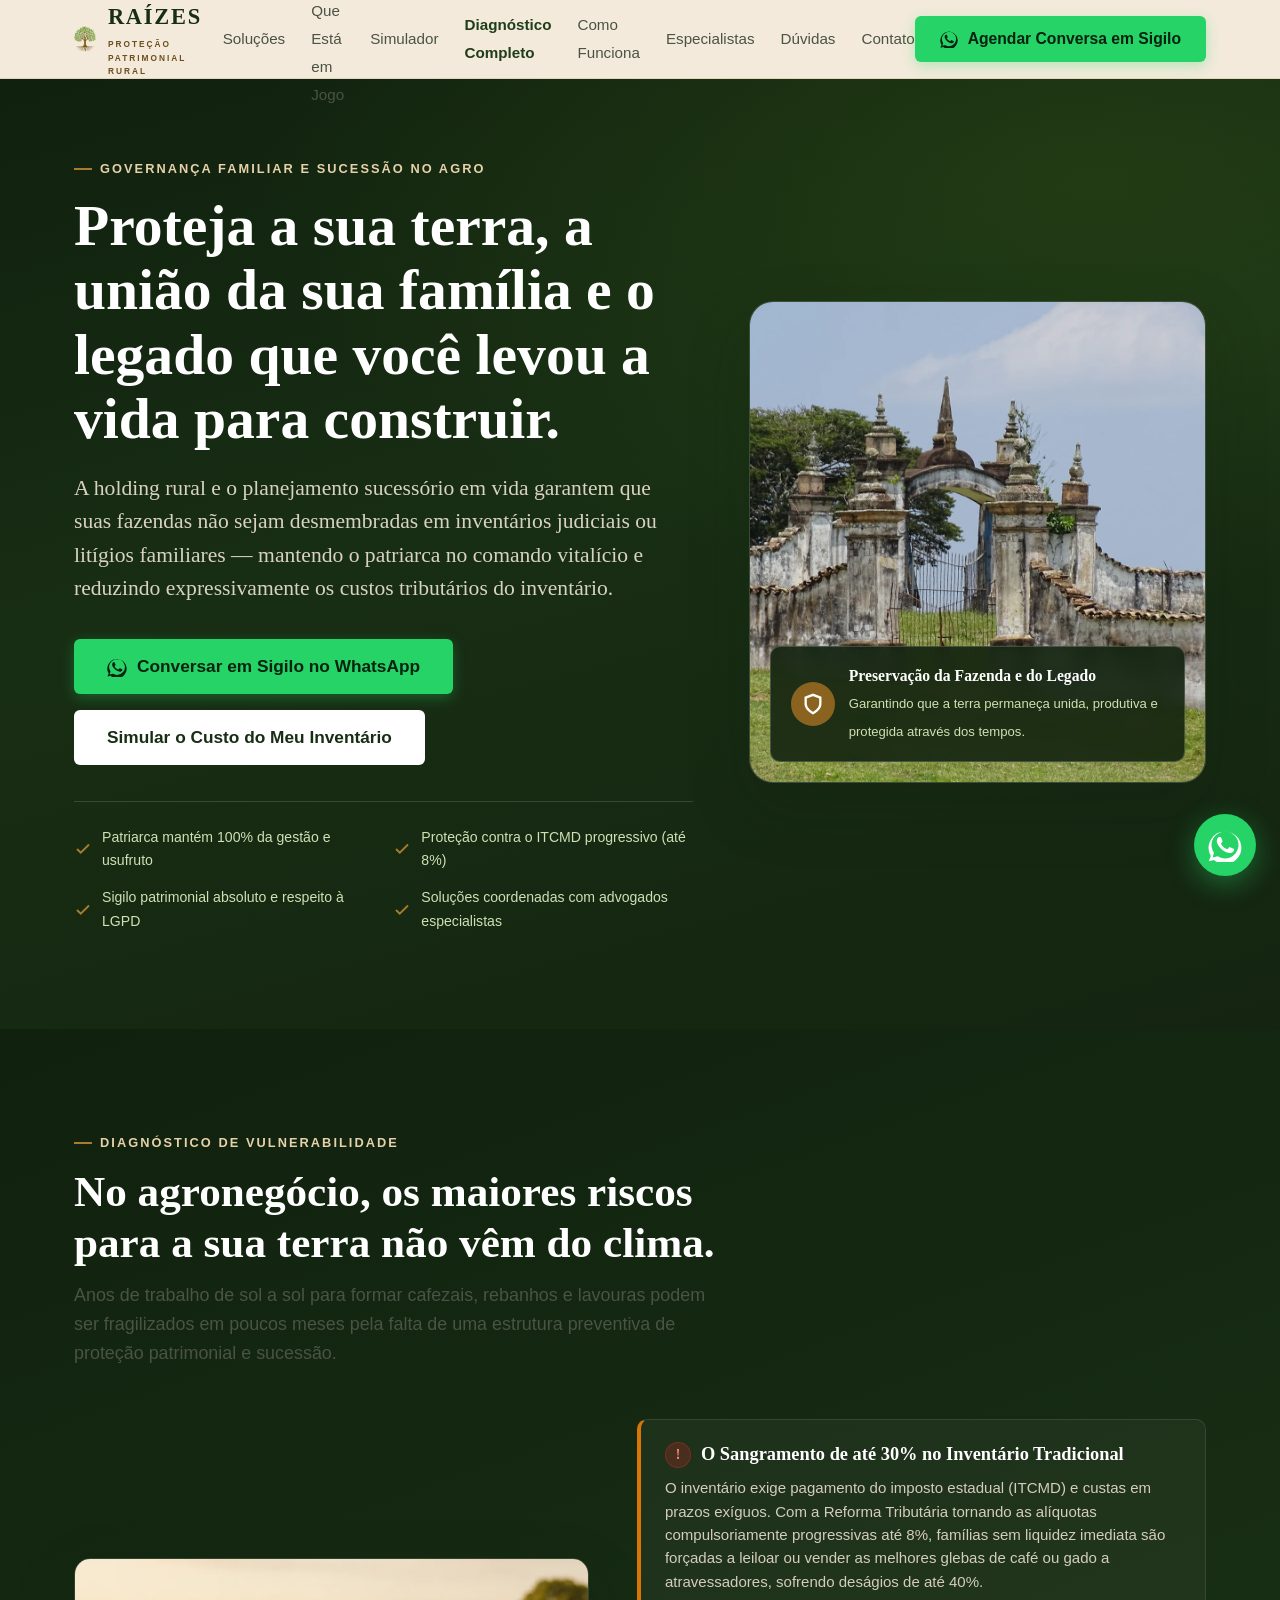
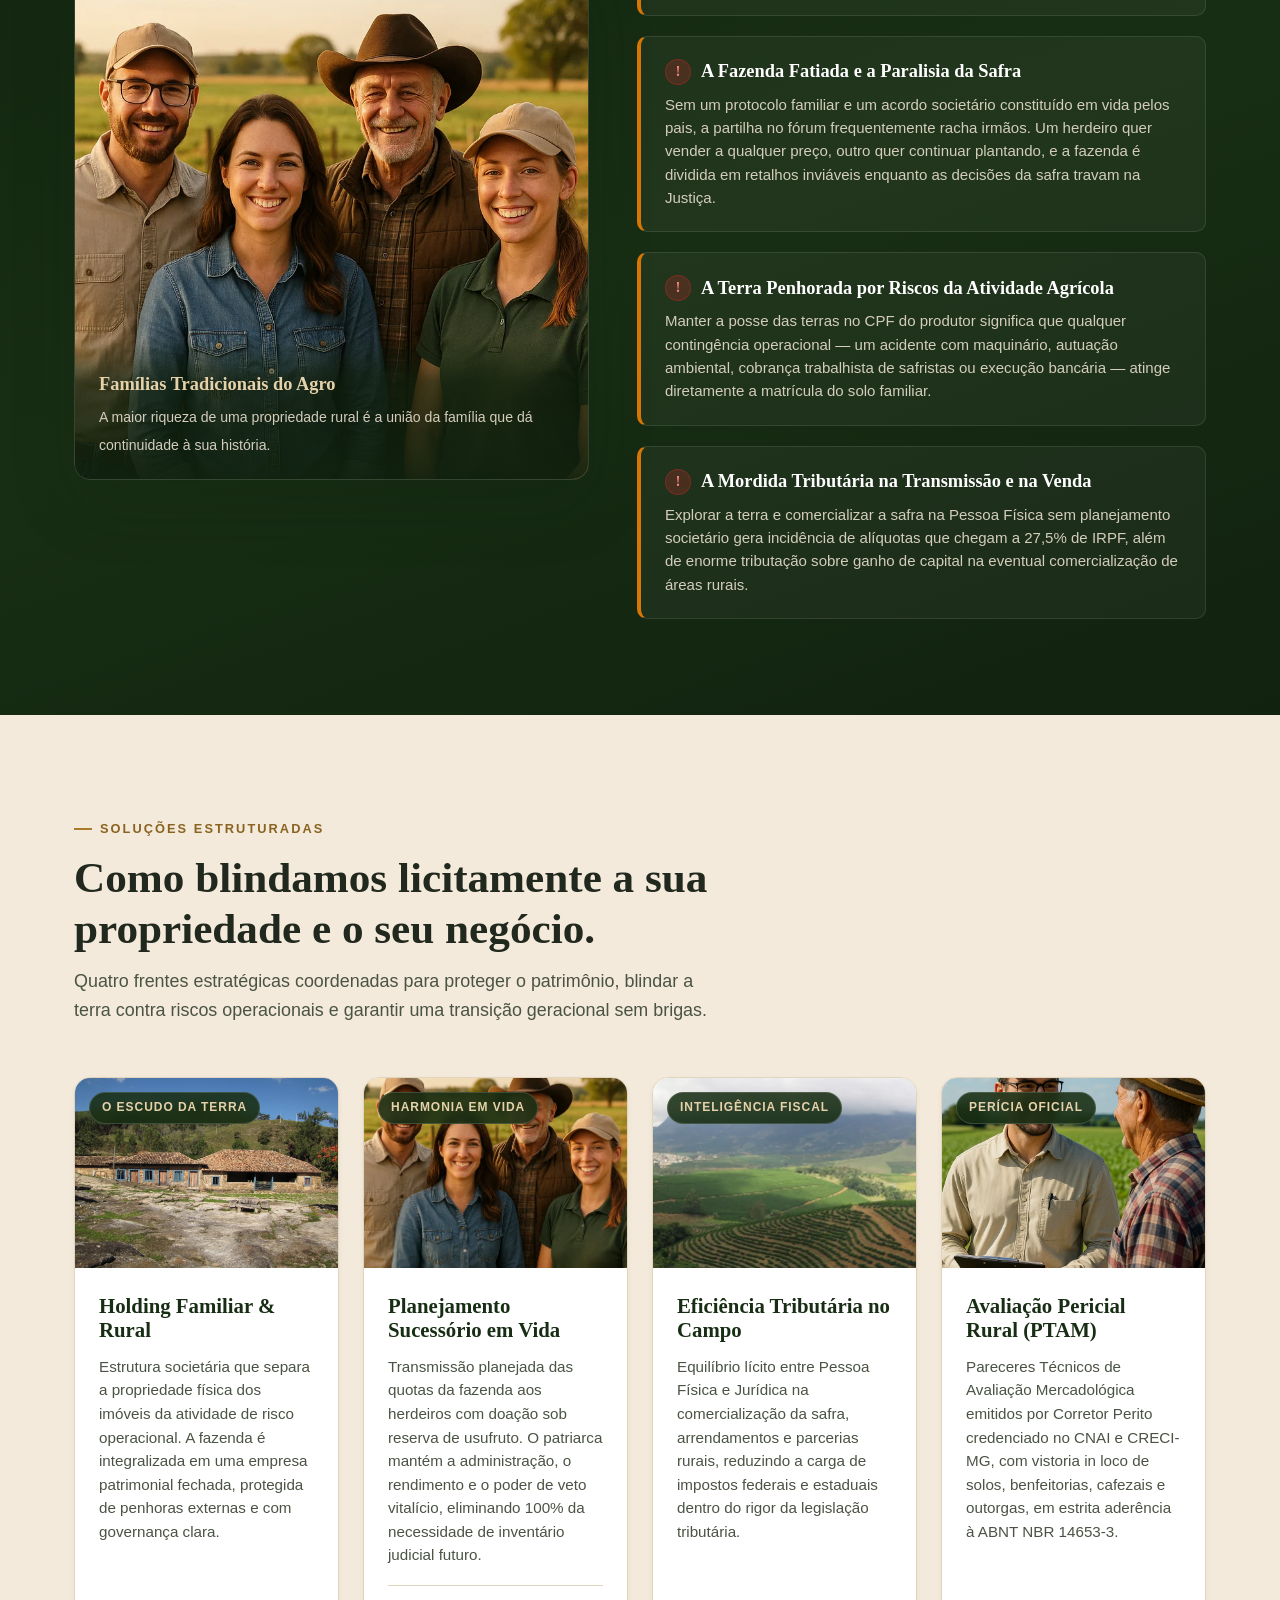
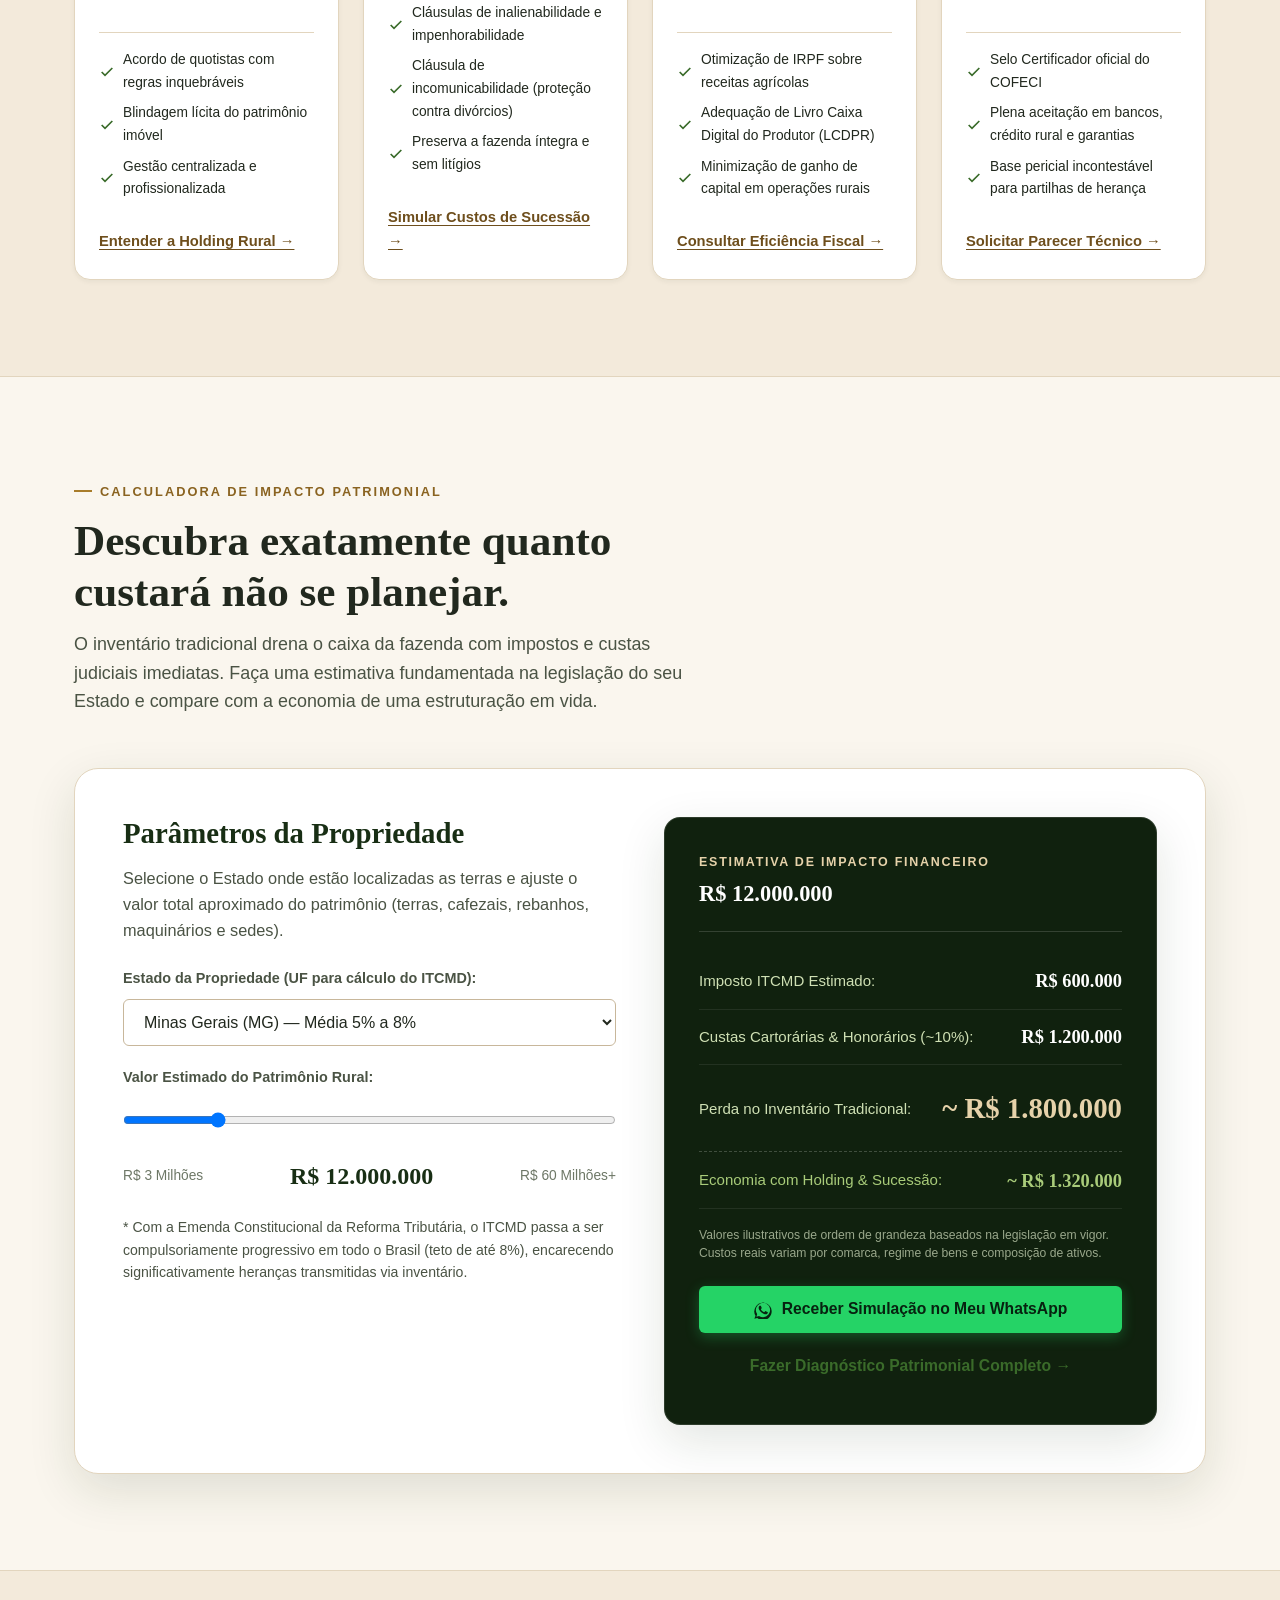
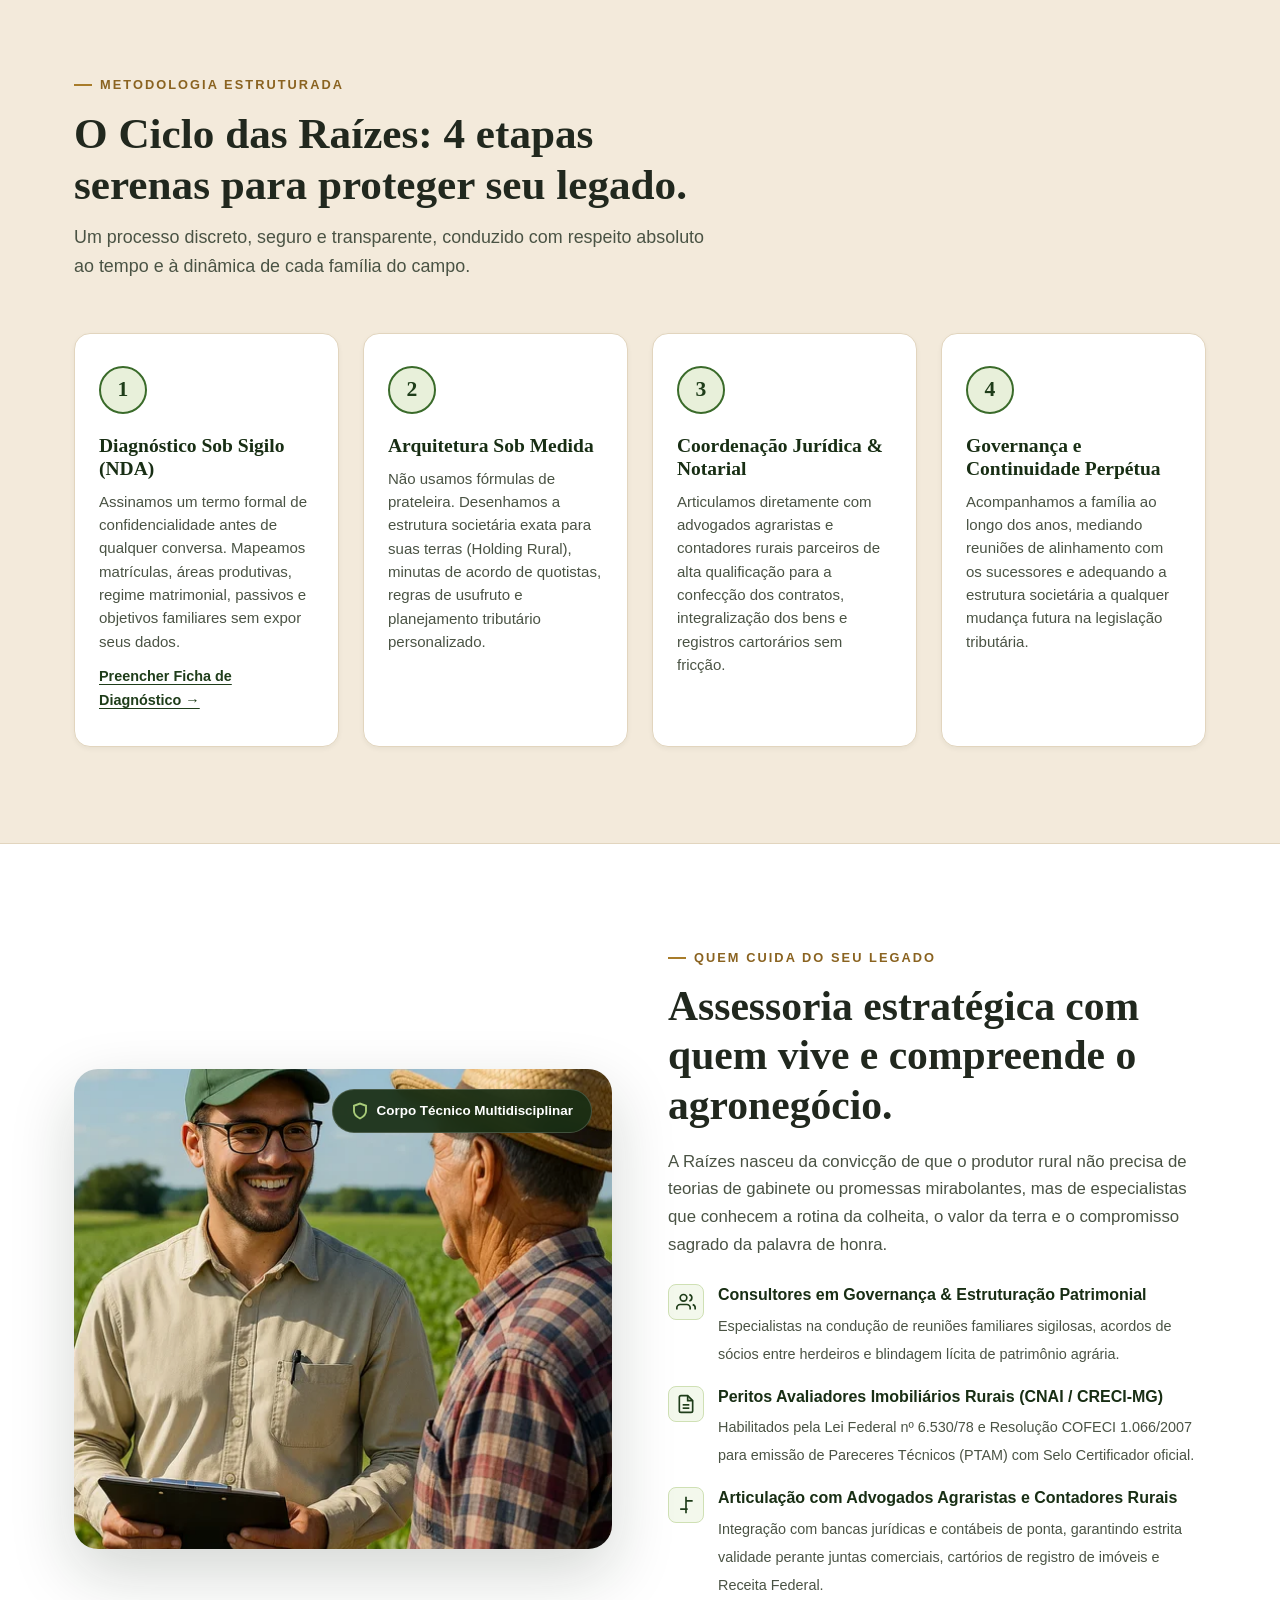
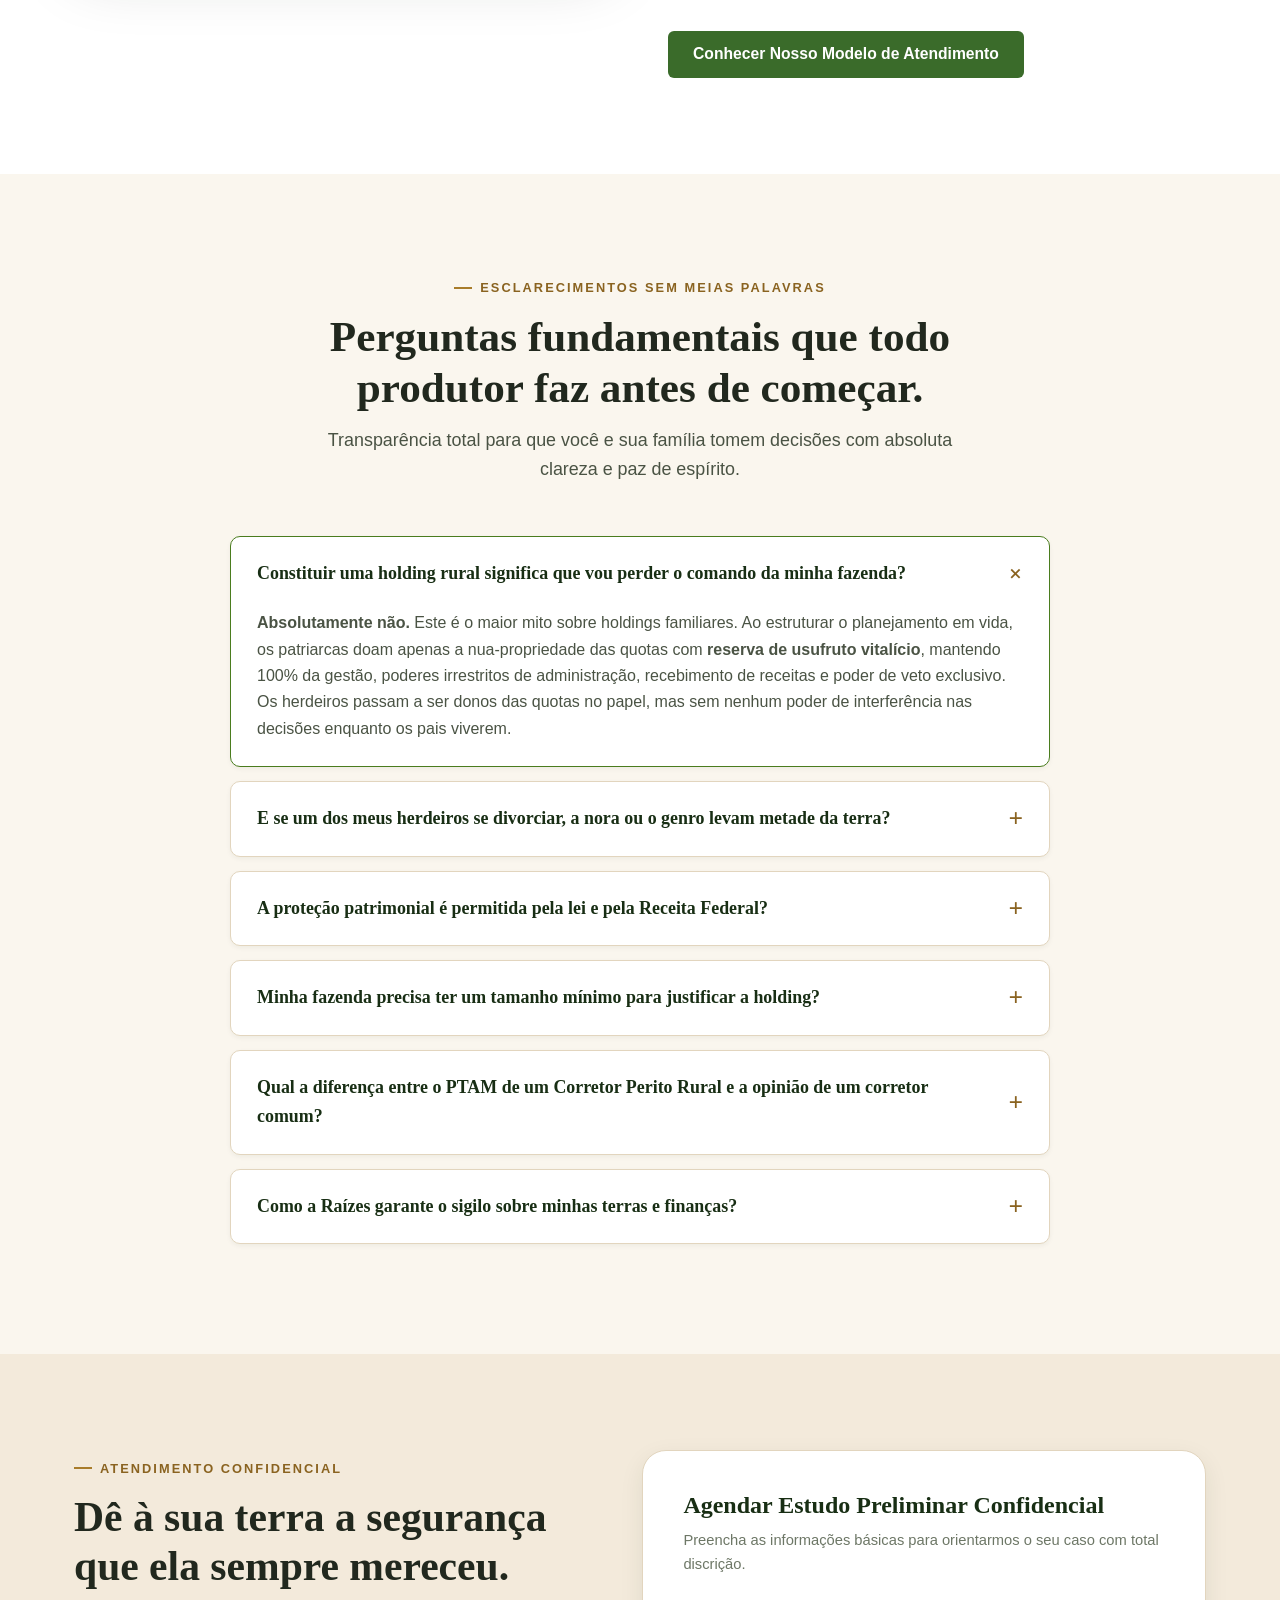
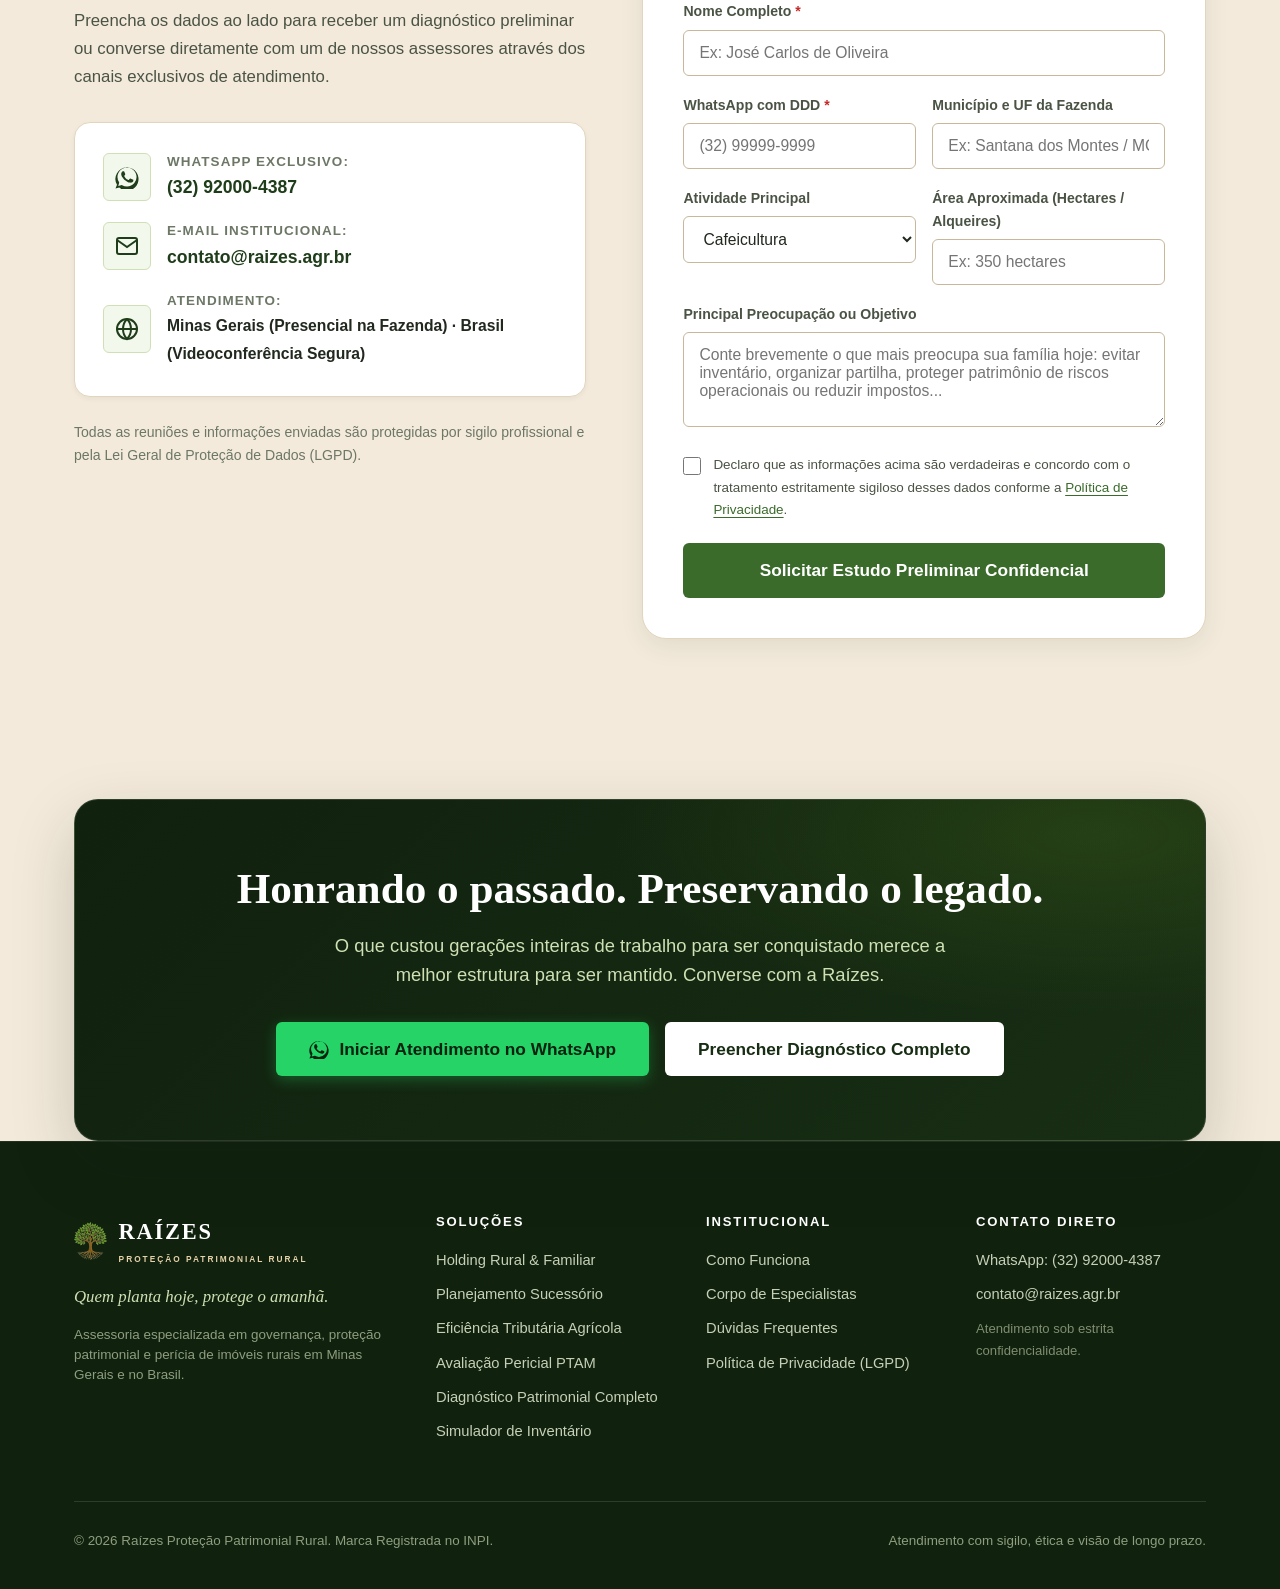
==== commit 75d9fe1a: "copy(hero): substitui advogados habilitados por advogados especialistas" ====
--- a/index.html
+++ b/index.html
@@ -131,7 +131,7 @@
               </div>
               <div class="hero-trust-item">
                 <svg width="18" height="18" viewBox="0 0 24 24" fill="none" stroke-width="2.5"><polyline points="20 6 9 17 4 12"/></svg>
-                <span>Soluções coordenadas com advogados habilitados</span>
+                <span>Soluções coordenadas com advogados especialistas</span>
               </div>
             </div>
           </div>
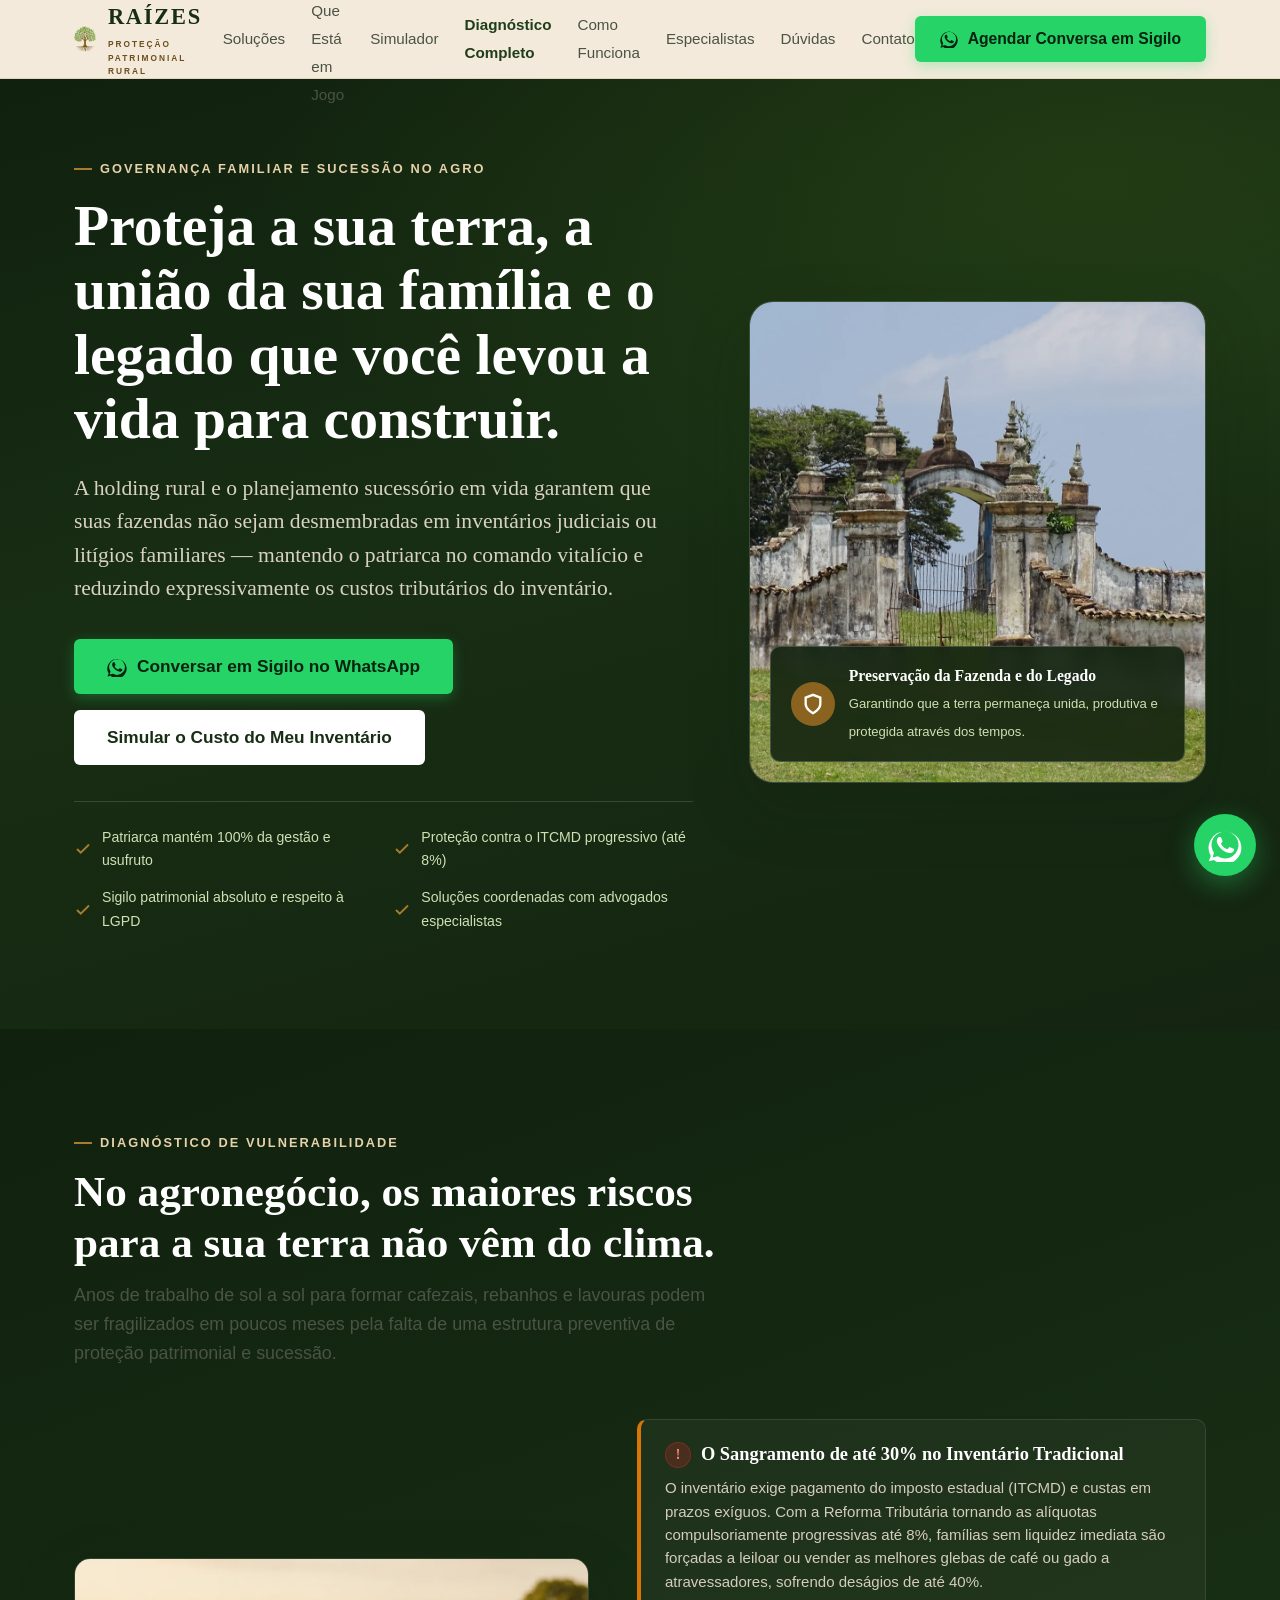
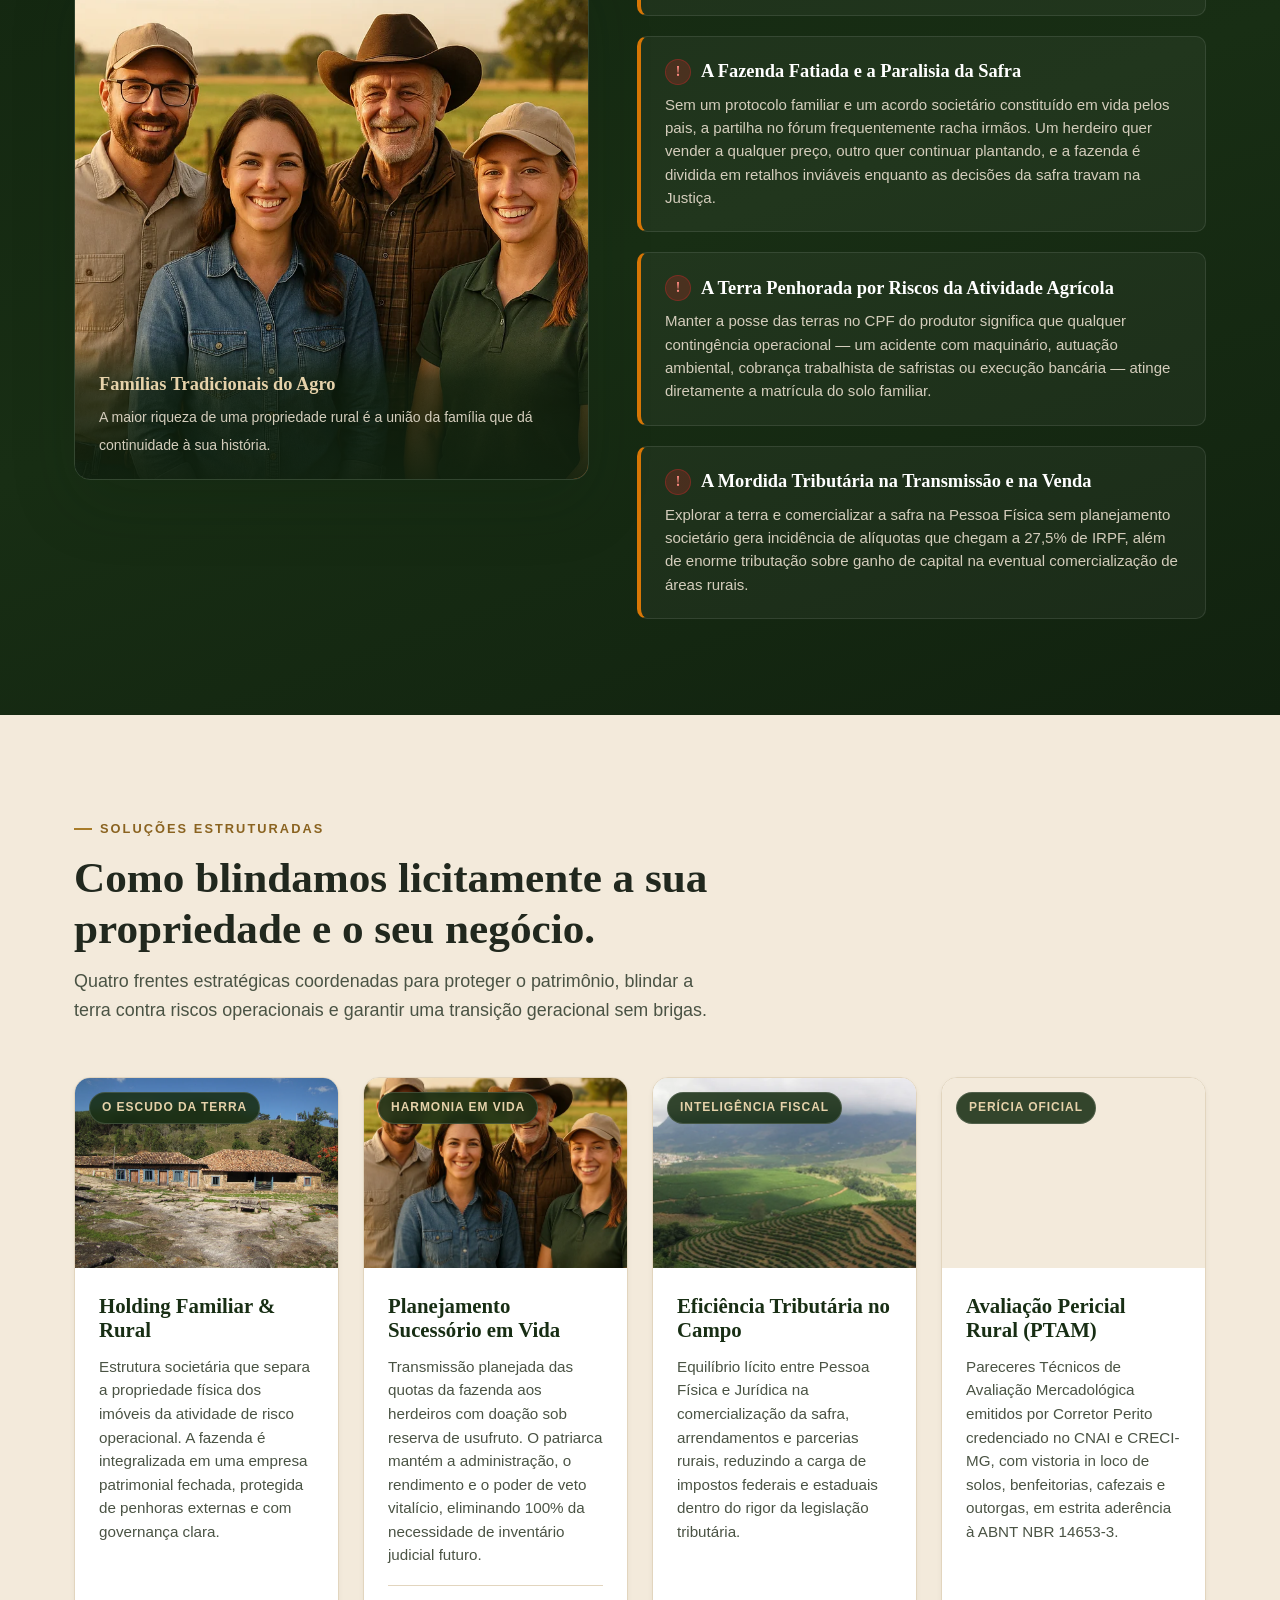
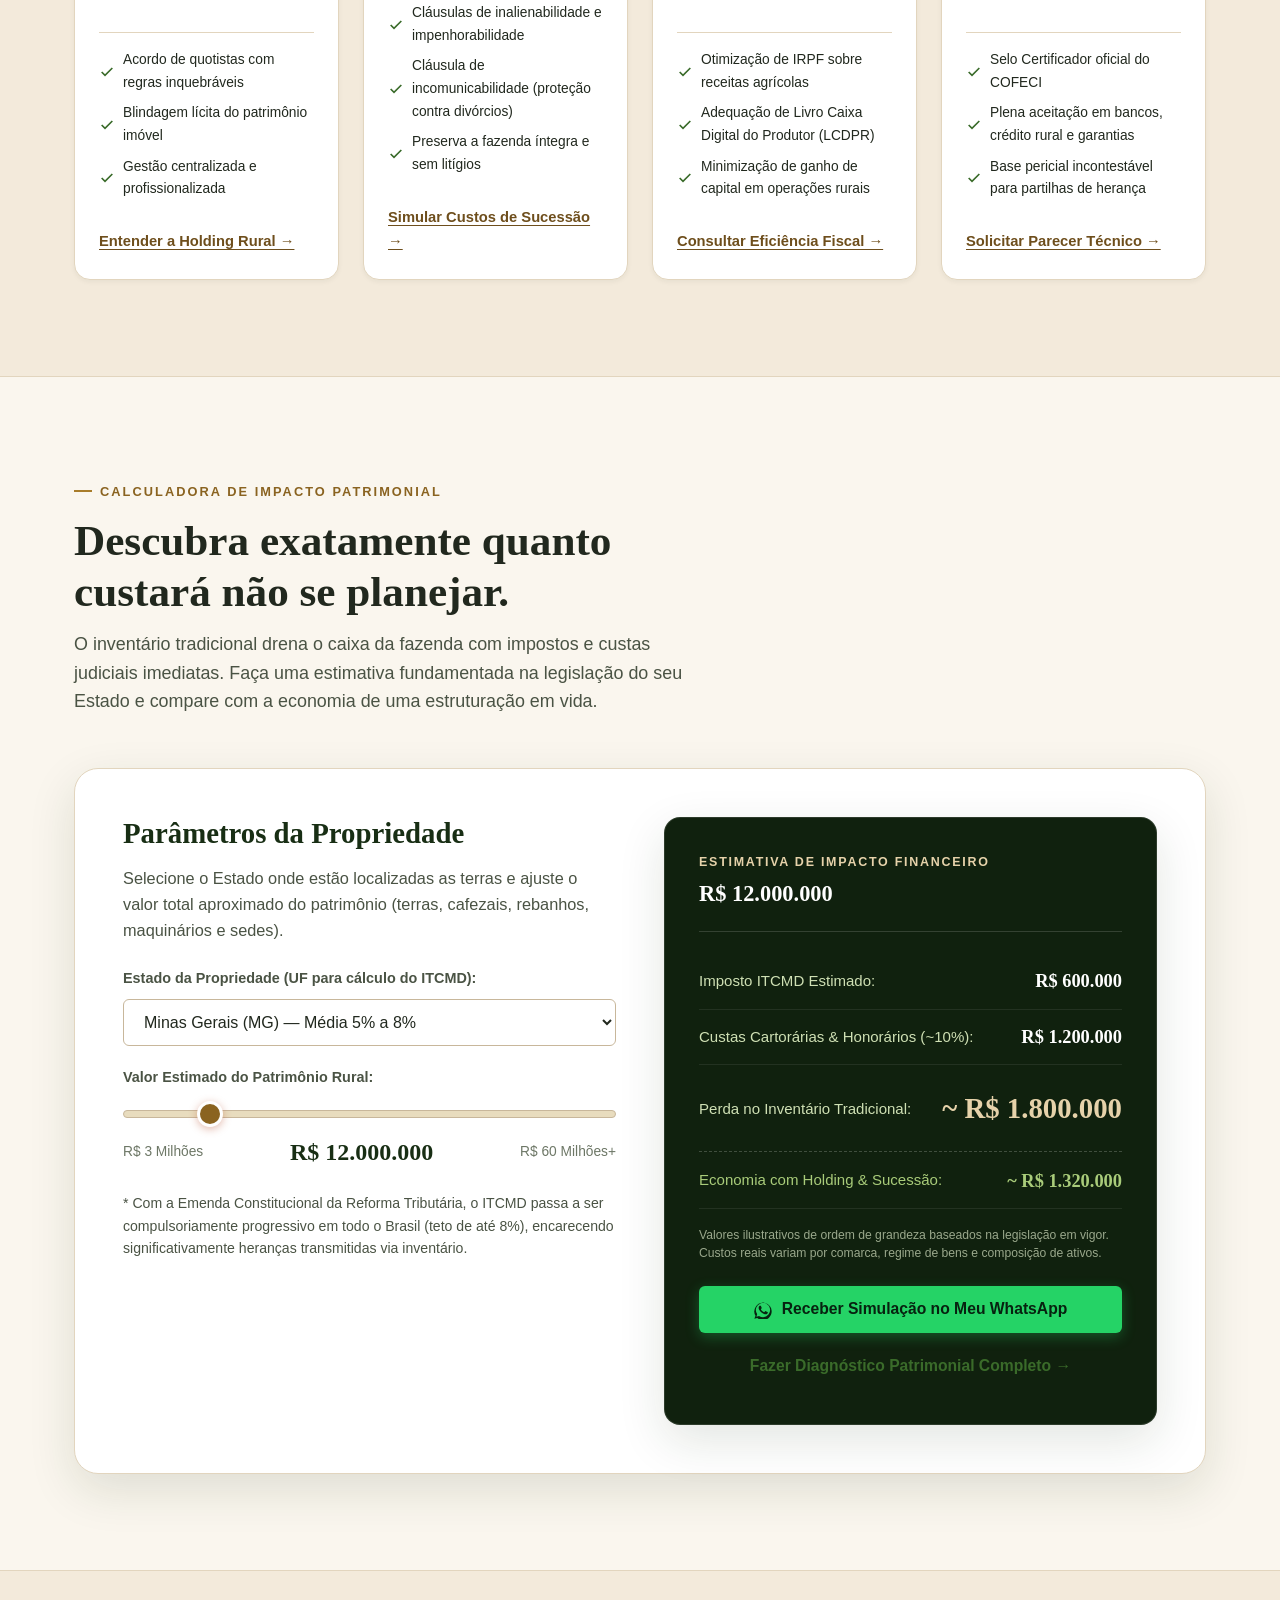
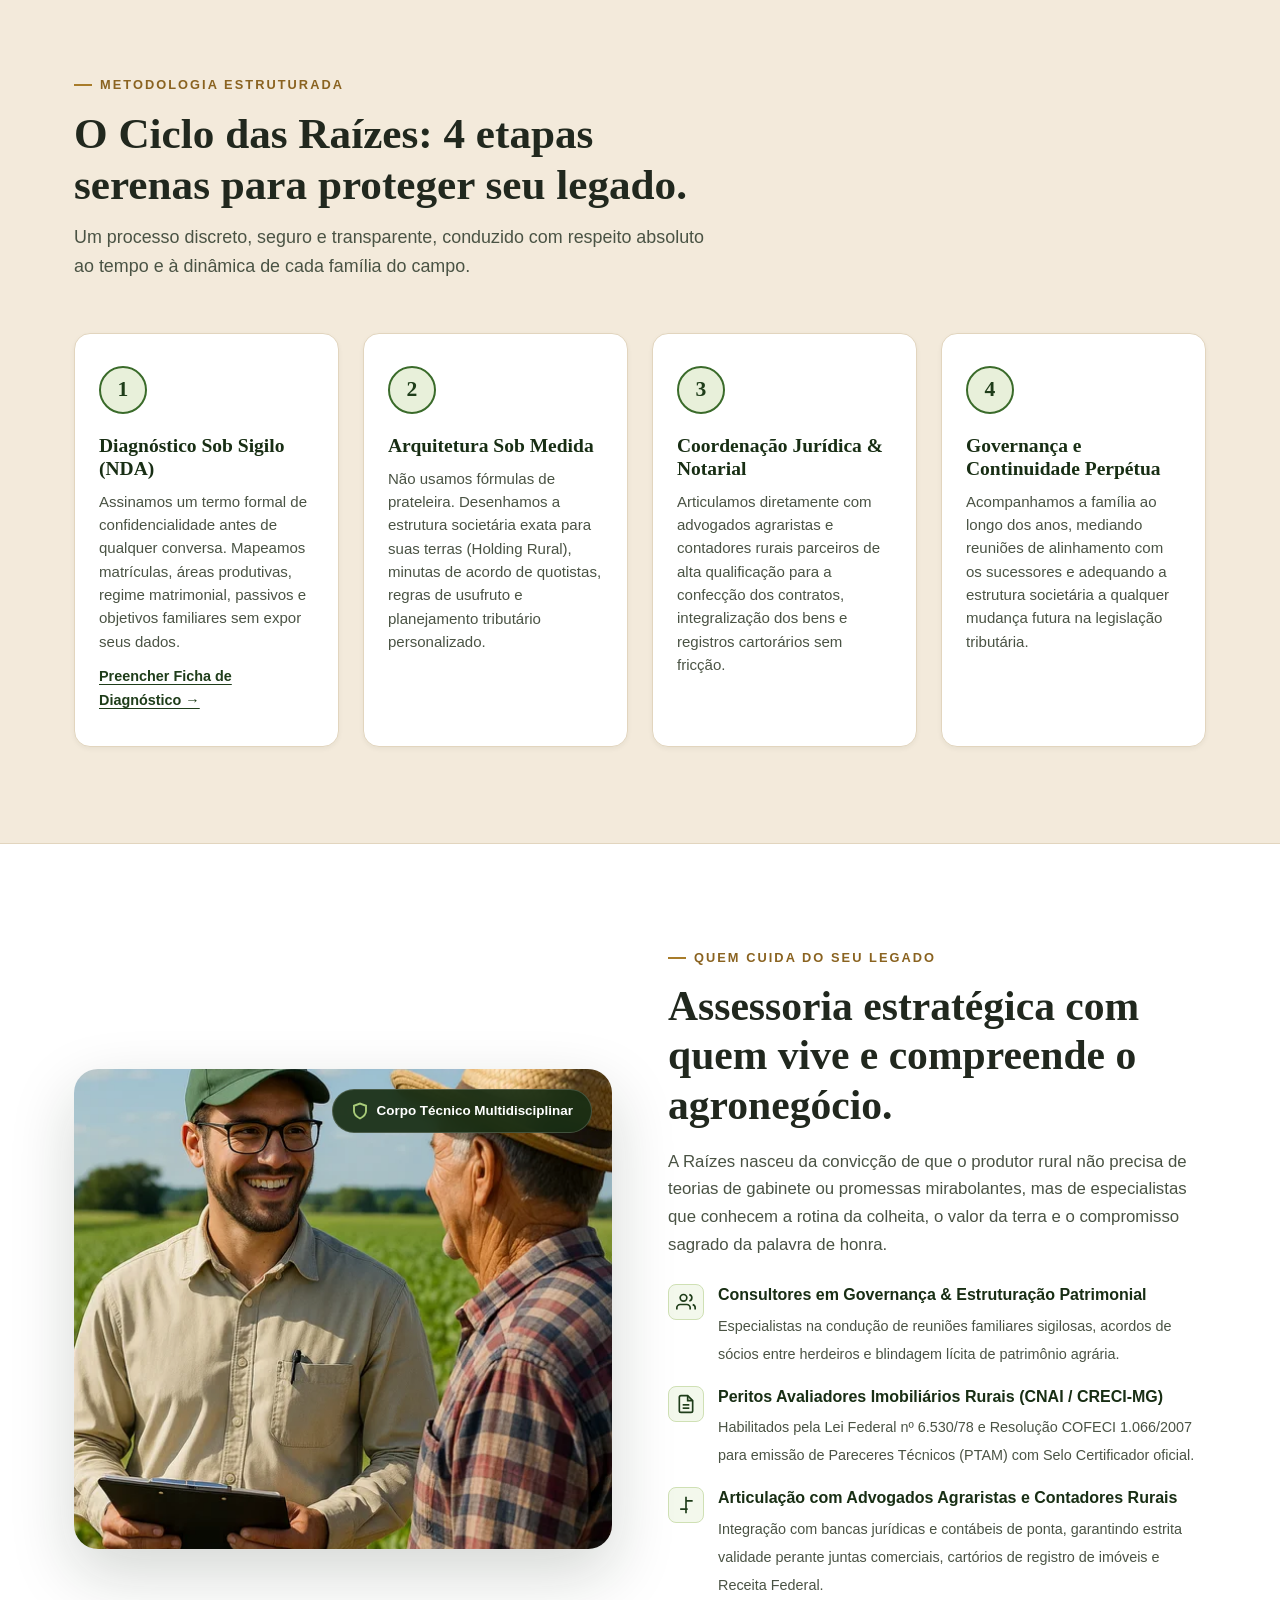
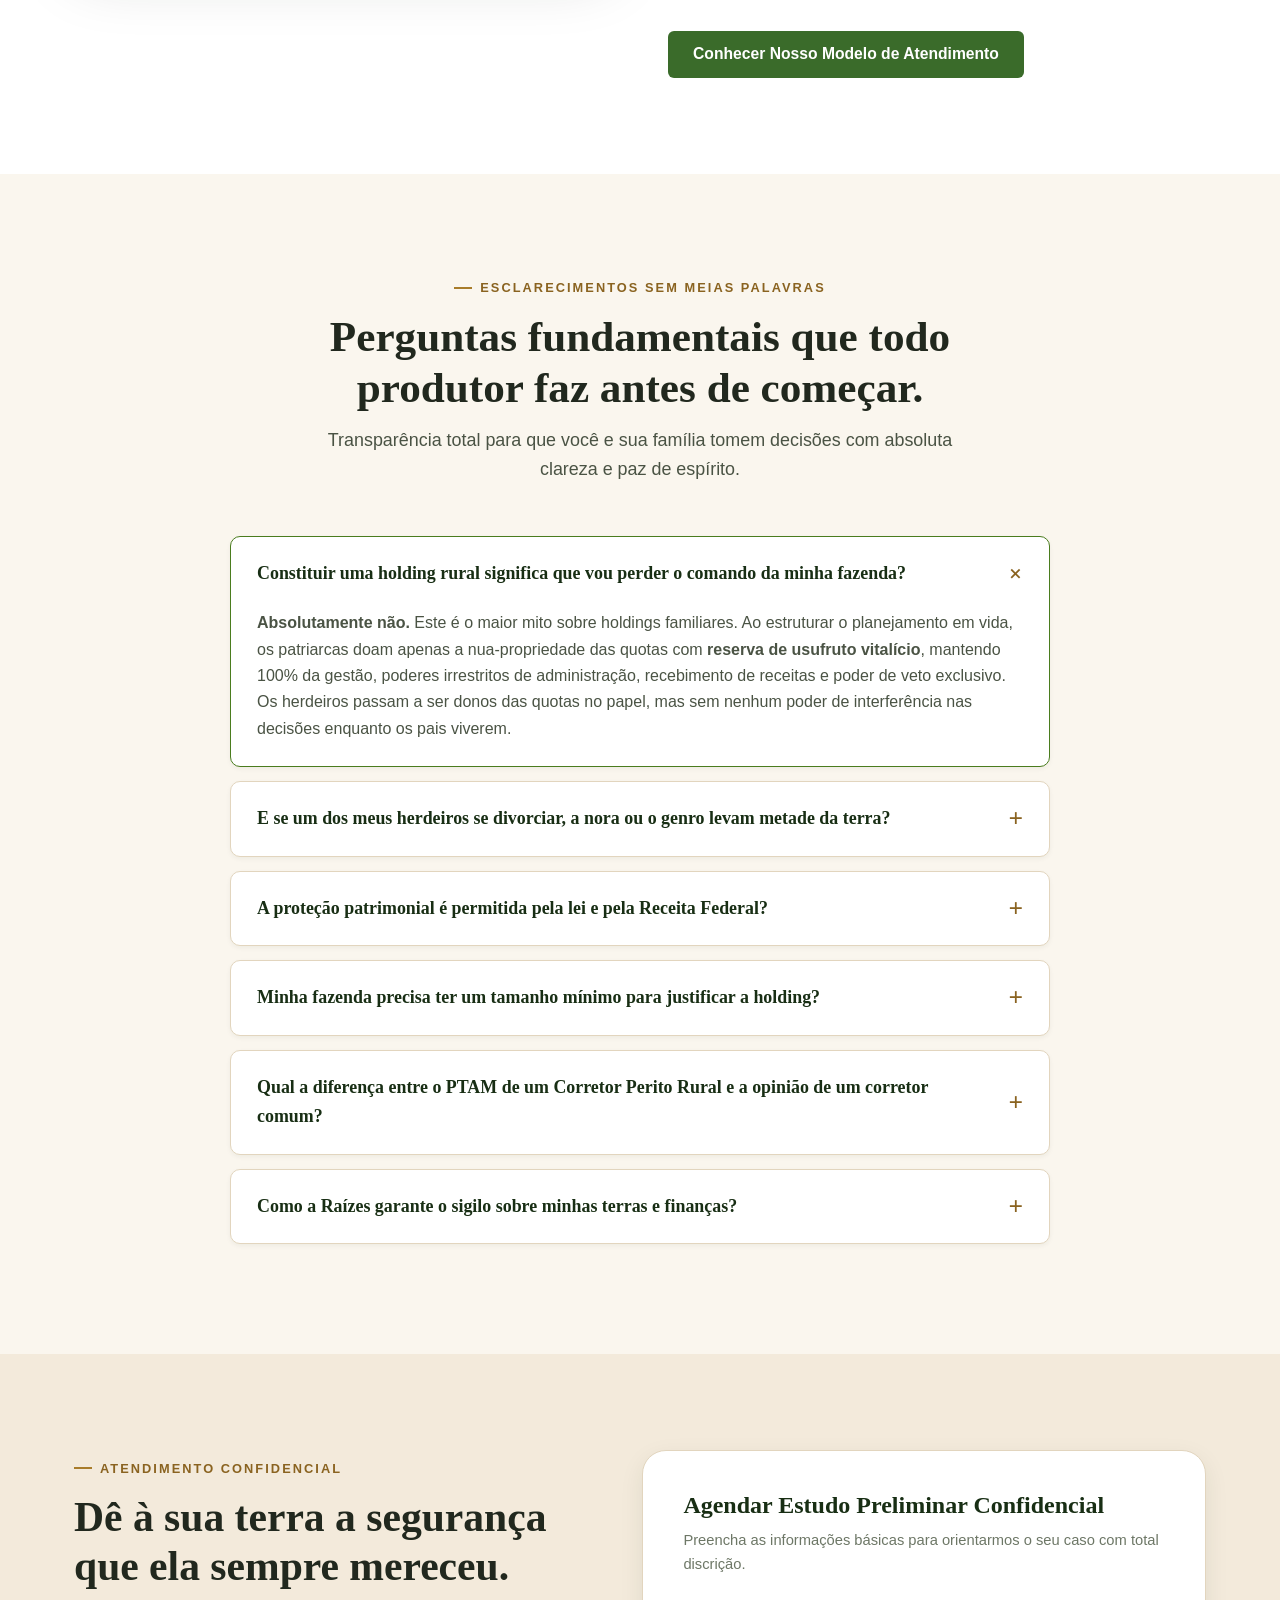
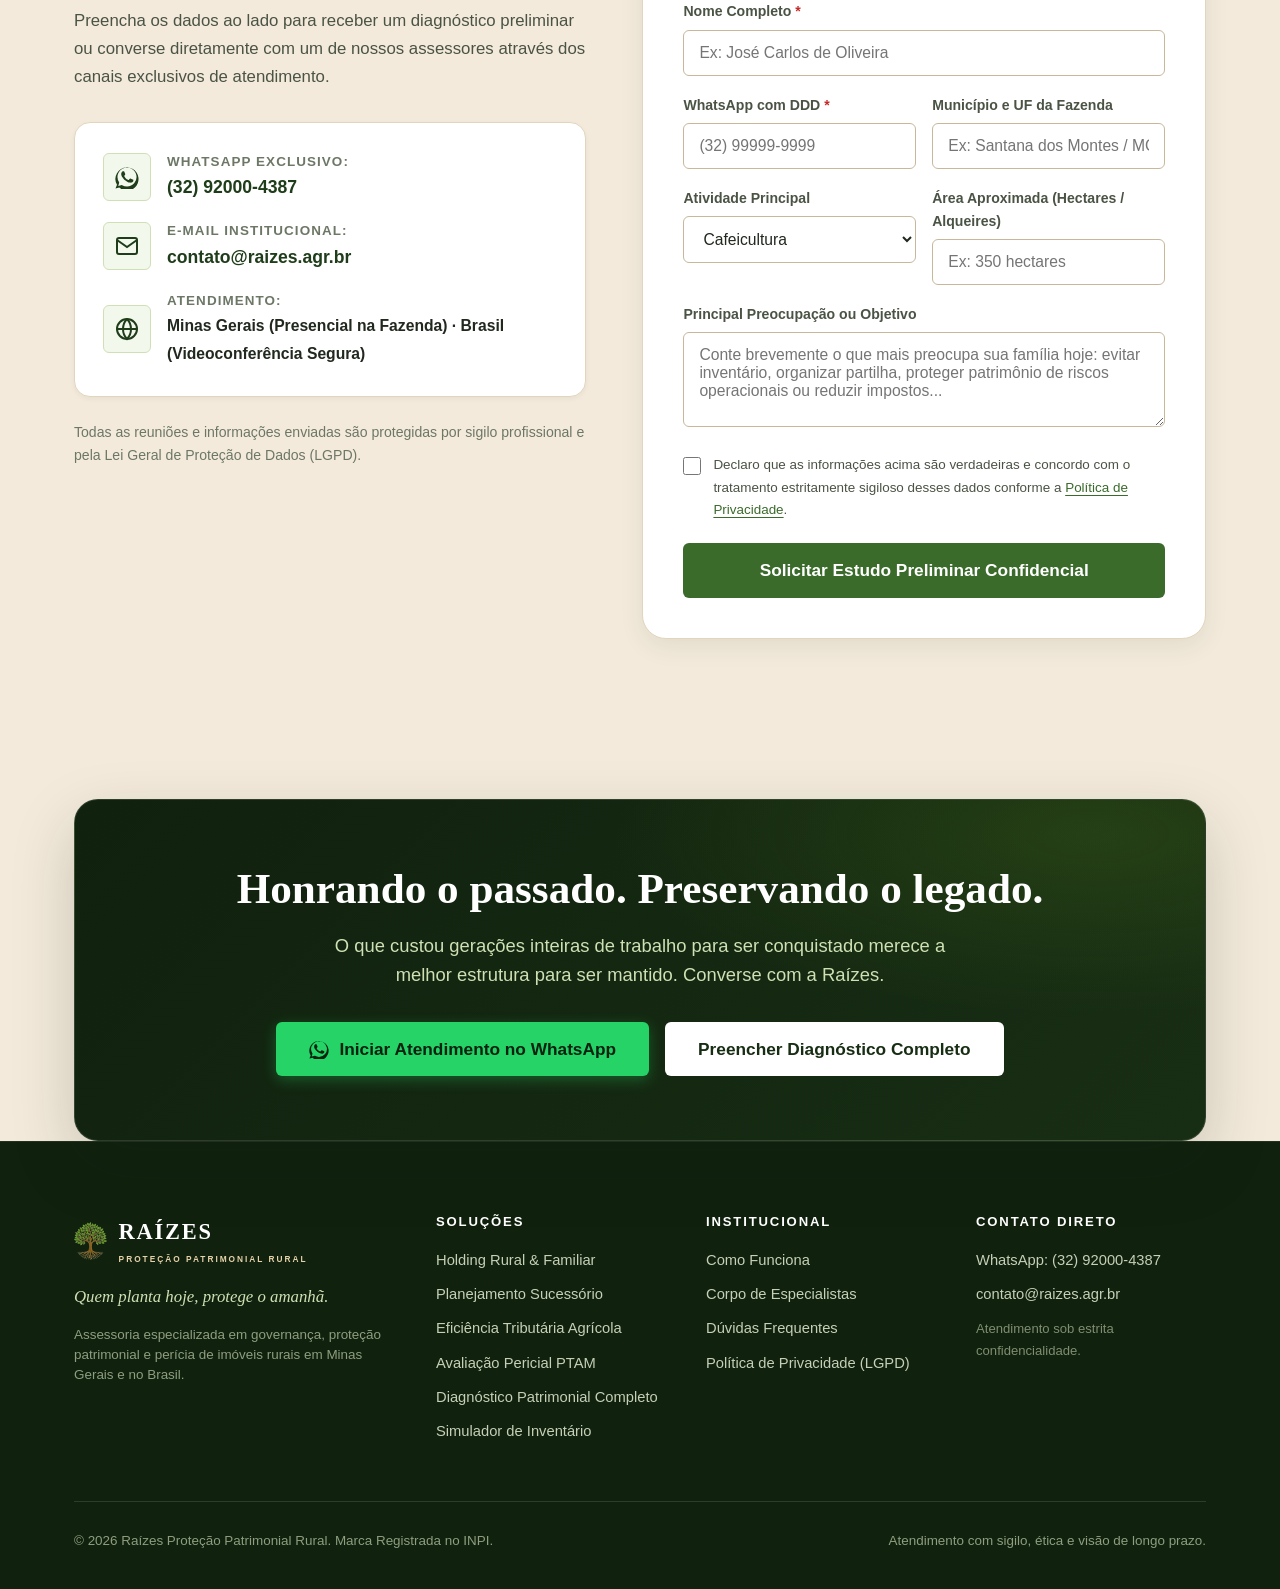
==== commit a8e5aa71: "feat(seo-ui): otimiza SEO (FAQPage schema), CWV (preloads, decoding async) e refinamentos visuais de" ====
--- a/index.html
+++ b/index.html
@@ -4,52 +4,174 @@
   <meta charset="UTF-8">
   <meta name="viewport" content="width=device-width, initial-scale=1.0">
   <meta name="theme-color" content="#182E14">
+  <meta name="robots" content="index, follow, max-image-preview:large, max-snippet:-1, max-video-preview:-1">
+  <meta name="author" content="Raízes Proteção Patrimonial Rural">
+  <meta name="geo.region" content="BR-MG">
+  <meta name="geo.placename" content="Minas Gerais, Brasil">
   <meta property="og:locale" content="pt_BR">
+
   <title>Raízes — Proteção Patrimonial Rural | Holding e Sucessão no Agro</title>
-  <meta name="description" content="Assessoria especializada em proteção patrimonial e sucessão para famílias do agronegócio. Holding rural, planejamento sucessório em vida, eficiência tributária e avaliação pericial de fazendas com sigilo absoluto.">
+  <meta name="description" content="Assessoria em holding rural, governança familiar e planejamento sucessório no agro. Proteja suas fazendas e reduza custos de inventário com sigilo absoluto.">
   <link rel="canonical" href="https://raizes.agr.br/">
 
-  <!-- Open Graph / Redes Sociais -->
+  <!-- Preload da Imagem Crítica Hero (LCP Optimization) -->
+  <link rel="preload" as="image" href="assets/fotos/hero-fazenda-mg.webp" type="image/webp">
+
+  <!-- Open Graph / Meta Compartilhamento -->
+  <meta property="og:site_name" content="Raízes Proteção Patrimonial Rural">
   <meta property="og:type" content="website">
   <meta property="og:title" content="Raízes — Proteção Patrimonial Rural | Governança e Sucessão no Agro">
-  <meta property="og:description" content="Proteja a sua terra, a união da sua família e o legado que você levou a vida inteira para construir. Holding rural e planejamento sucessório com sigilo absoluto.">
-  <meta property="og:image" content="assets/fotos/hero-fazenda-mg.webp">
+  <meta property="og:description" content="Proteja a sua terra, a união da sua família e o legado que você levou a vida inteira para construir. Holding rural e planejamento sucessório em vida com sigilo absoluto.">
   <meta property="og:url" content="https://raizes.agr.br/">
+  <meta property="og:image" content="https://raizes.agr.br/assets/fotos/hero-fazenda-mg.webp">
+  <meta property="og:image:secure_url" content="https://raizes.agr.br/assets/fotos/hero-fazenda-mg.webp">
+  <meta property="og:image:type" content="image/webp">
+  <meta property="og:image:width" content="1200">
+  <meta property="og:image:height" content="630">
+  <meta property="og:image:alt" content="Sede histórica de fazenda em Minas Gerais — Raízes Proteção Patrimonial Rural">
+
+  <!-- Twitter Cards -->
   <meta name="twitter:card" content="summary_large_image">
+  <meta name="twitter:title" content="Raízes — Proteção Patrimonial Rural | Governança e Sucessão no Agro">
+  <meta name="twitter:description" content="Proteja sua terra, a união familiar e o patrimônio que construiu. Holding rural, sucessão em vida e perícia imobiliária em MG.">
+  <meta name="twitter:image" content="https://raizes.agr.br/assets/fotos/hero-fazenda-mg.webp">
 
   <!-- Favicons -->
+  <link rel="icon" type="image/svg+xml" href="assets/simbolo.svg">
   <link rel="icon" type="image/png" sizes="32x32" href="assets/favicon-32.png">
   <link rel="apple-touch-icon" href="assets/favicon-180.png">
 
   <!-- CSS Oficial -->
   <link rel="stylesheet" href="css/raizes.css">
 
-  <!-- Schema.org Structured Data -->
+  <!-- Schema.org Structured Data Avançado (@graph com FAQPage e Services) -->
   <script type="application/ld+json">
   {
     "@context": "https://schema.org",
-    "@type": "ProfessionalService",
-    "name": "Raízes Proteção Patrimonial Rural",
-    "description": "Assessoria especializada em governança familiar, holding rural, planejamento sucessório em vida, eficiência tributária e avaliação pericial de imóveis rurais em Minas Gerais e no Brasil.",
-    "areaServed": "BR",
-    "address": {
-      "@type": "PostalAddress",
-      "addressRegion": "MG",
-      "addressCountry": "BR"
-    },
-    "telephone": "+55-32-92000-4387",
-    "email": "contato@raizes.agr.br",
-    "url": "https://raizes.agr.br/",
-    "slogan": "Quem planta hoje, protege o amanhã.",
-    "knowsAbout": [
-      "Holding Rural",
-      "Planejamento Sucessório no Campo",
-      "Proteção Patrimonial Lícita",
-      "Governança Familiar no Agronegócio",
-      "Eficiência Tributária Agrícola",
-      "Avaliação de Imóveis Rurais",
-      "Parecer Técnico de Avaliação Mercadológica (PTAM)",
-      "ABNT NBR 14653-3"
+    "@graph": [
+      {
+        "@type": "ProfessionalService",
+        "@id": "https://raizes.agr.br/#organization",
+        "name": "Raízes Proteção Patrimonial Rural",
+        "url": "https://raizes.agr.br/",
+        "logo": "https://raizes.agr.br/assets/logo.png",
+        "image": "https://raizes.agr.br/assets/fotos/hero-fazenda-mg.webp",
+        "description": "Assessoria especializada em governança familiar, holding rural, planejamento sucessório em vida, eficiência tributária e avaliação pericial de imóveis rurais em Minas Gerais e no Brasil.",
+        "telephone": "+55-32-92000-4387",
+        "email": "contato@raizes.agr.br",
+        "priceRange": "$$$$",
+        "address": {
+          "@type": "PostalAddress",
+          "addressRegion": "MG",
+          "addressCountry": "BR"
+        },
+        "areaServed": [
+          { "@type": "AdministrativeArea", "name": "Minas Gerais" },
+          { "@type": "Country", "name": "Brasil" }
+        ],
+        "knowsAbout": [
+          "Holding Rural",
+          "Planejamento Sucessório no Agronegócio",
+          "Proteção Patrimonial Lícita",
+          "Governança Familiar Rural",
+          "Eficiência Tributária Agrícola",
+          "Avaliação de Imóveis Rurais",
+          "Parecer Técnico de Avaliação Mercadológica (PTAM)",
+          "ABNT NBR 14653-3"
+        ],
+        "hasOfferCatalog": {
+          "@type": "OfferCatalog",
+          "name": "Soluções de Proteção Patrimonial Rural",
+          "itemListElement": [
+            {
+              "@type": "Offer",
+              "itemOffered": {
+                "@type": "Service",
+                "name": "Holding Familiar e Rural",
+                "description": "Estrutura societária fechada para proteção de terras e centralização da governança do agronegócio."
+              }
+            },
+            {
+              "@type": "Offer",
+              "itemOffered": {
+                "@type": "Service",
+                "name": "Planejamento Sucessório em Vida",
+                "description": "Transmissão planejada de quotas com reserva de usufruto vitalício e cláusulas protetivas de incomunicabilidade e impenhorabilidade."
+              }
+            },
+            {
+              "@type": "Offer",
+              "itemOffered": {
+                "@type": "Service",
+                "name": "Eficiência Tributária no Campo",
+                "description": "Planejamento tributário lícito da atividade rural, contratos agrários e adequação de Livro Caixa Digital do Produtor Rural."
+              }
+            },
+            {
+              "@type": "Offer",
+              "itemOffered": {
+                "@type": "Service",
+                "name": "Avaliação Pericial de Imóveis Rurais (PTAM)",
+                "description": "Parecer Técnico de Avaliação Mercadológica emitido por Corretor Perito credenciado CNAI e CRECI-MG, com Selo Certificador COFECI."
+              }
+            }
+          ]
+        }
+      },
+      {
+        "@type": "FAQPage",
+        "@id": "https://raizes.agr.br/#faq",
+        "mainEntity": [
+          {
+            "@type": "Question",
+            "name": "Constituir uma holding rural significa que vou perder o comando da minha fazenda?",
+            "acceptedAnswer": {
+              "@type": "Answer",
+              "text": "Absolutamente não. Ao estruturar o planejamento em vida, os patriarcas doam apenas a nua-propriedade das quotas com reserva de usufruto vitalício, mantendo 100% da gestão, poderes irrestritos de administração, recebimento de receitas e poder de veto exclusivo. Os herdeiros tornam-se donos das quotas, mas sem poder de interferência nas decisões enquanto os pais viverem."
+            }
+          },
+          {
+            "@type": "Question",
+            "name": "E se um dos meus herdeiros se divorciar, a nora ou o genro levam metade da fazenda?",
+            "acceptedAnswer": {
+              "@type": "Answer",
+              "text": "Não. A estruturação sucessória contempla cláusulas protetivas expressas de incomunicabilidade e impenhorabilidade. Isso significa que, independentemente do regime de bens do casamento dos herdeiros, a terra familiar e as quotas societárias não se comunicam aos cônjuges em caso de separação, divórcio ou execuções individuais, permanecendo 100% na família."
+            }
+          },
+          {
+            "@type": "Question",
+            "name": "A proteção patrimonial é permitida pela lei e pela Receita Federal?",
+            "acceptedAnswer": {
+              "@type": "Answer",
+              "text": "Sim, com total segurança jurídica. O planejamento sucessório e patrimonial preventivo é um direito resguardado pelos artigos 997 e 1.055 do Código Civil e pela legislação tributária (elisão fiscal lícita). Não vendemos 'blindagens mágicas', mas sim organização societária preventiva de segregação de riscos entre patrimônio e atividade rural, aceita pelos tribunais e pelo Fisco."
+            }
+          },
+          {
+            "@type": "Question",
+            "name": "Minha fazenda precisa ter um tamanho mínimo para justificar a holding?",
+            "acceptedAnswer": {
+              "@type": "Answer",
+              "text": "Não há limite mínimo de área. Qualquer família rural que possua patrimônio formado (terras de café, áreas de pasto, benfeitorias, rebanhos ou imóveis urbanos) se beneficia da estrutura. O critério é o desejo de impedir que 20% a 30% do patrimônio seja consumido em impostos de inventário ou que disputas familiares paralisem a fazenda."
+            }
+          },
+          {
+            "@type": "Question",
+            "name": "Qual a diferença entre o PTAM de um Corretor Perito Rural e a opinião de um corretor comum?",
+            "acceptedAnswer": {
+              "@type": "Answer",
+              "text": "O corretor comum emite apenas uma opinião informal de mercado sem valor pericial. O nosso Corretor Perito Avaliador Imobiliário Rural possui registro no CNAI e CRECI-MG, emitindo o PTAM com Selo Certificador do COFECI e fundamentação na ABNT NBR 14653-3, documento exigido por instituições financeiras (Banco do Brasil, Sicoob, Sicredi) para crédito rural e aceito perante juizados em inventários."
+            }
+          },
+          {
+            "@type": "Question",
+            "name": "Como a Raízes garante o sigilo sobre minhas terras e finanças?",
+            "acceptedAnswer": {
+              "@type": "Answer",
+              "text": "O sigilo patrimonial é um princípio inegociável da Raízes. Antes mesmo de receber qualquer matrícula ou documento contábil, firmamos um Acordo de Confidencialidade (NDA) formal. Nenhuma informação sobre a área, faturamento ou patrimônio da sua família sai de nosso ambiente seguro, com respeito integral à LGPD."
+            }
+          }
+        ]
+      }
     ]
   }
   </script>
@@ -175,7 +297,7 @@
           <div class="family-photo-card">
             <picture>
               <source srcset="assets/fotos/familia-produtores-sucessao.webp" type="image/webp">
-              <img src="assets/fotos/familia-produtores-sucessao.webp" alt="Família tradicional do agronegócio mineiro reunida na fazenda" width="800" height="520" loading="lazy">
+              <img src="assets/fotos/familia-produtores-sucessao.webp" alt="Família tradicional do agronegócio mineiro reunida na fazenda" width="800" height="520" loading="lazy" decoding="async">
             </picture>
             <div class="family-photo-caption">
               <strong>Famílias Tradicionais do Agro</strong>
@@ -226,7 +348,7 @@
             <div class="solucao-thumb">
               <picture>
                 <source srcset="assets/fotos/fazenda-historica-sede.webp" type="image/webp">
-                <img src="assets/fotos/fazenda-historica-sede.webp" alt="Sede histórica colonial mineira representando a holding rural" width="400" height="190" loading="lazy">
+                <img src="assets/fotos/fazenda-historica-sede.webp" alt="Sede histórica colonial mineira representando a holding rural" width="400" height="190" loading="lazy" decoding="async">
               </picture>
               <div class="solucao-tag">O Escudo da Terra</div>
             </div>
@@ -247,7 +369,7 @@
             <div class="solucao-thumb">
               <picture>
                 <source srcset="assets/fotos/governanca-parceria-familiar.webp" type="image/webp">
-                <img src="assets/fotos/governanca-parceria-familiar.webp" alt="Produtores e sucessores dialogando na fazenda" width="400" height="190" loading="lazy">
+                <img src="assets/fotos/governanca-parceria-familiar.webp" alt="Produtores e sucessores dialogando na fazenda" width="400" height="190" loading="lazy" decoding="async">
               </picture>
               <div class="solucao-tag">Harmonia em Vida</div>
             </div>
@@ -268,7 +390,7 @@
             <div class="solucao-thumb">
               <picture>
                 <source srcset="assets/fotos/cafezal-lavoura-mg.webp" type="image/webp">
-                <img src="assets/fotos/cafezal-lavoura-mg.webp" alt="Lavoura de café em produção com alta produtividade" width="400" height="190" loading="lazy">
+                <img src="assets/fotos/cafezal-lavoura-mg.webp" alt="Lavoura de café em produção com alta produtividade" width="400" height="190" loading="lazy" decoding="async">
               </picture>
               <div class="solucao-tag">Inteligência Fiscal</div>
             </div>
@@ -289,7 +411,7 @@
             <div class="solucao-thumb">
               <picture>
                 <source srcset="assets/fotos/produtor-perito-vistoria.webp" type="image/webp">
-                <img src="assets/fotos/produtor-perito-vistoria.webp" alt="Vistoria técnica presencial com produtor no campo" width="400" height="190" loading="lazy">
+                <img src="assets/fotos/produtor-perito-vistoria.webp" alt="Vistoria técnica presencial com produtor no campo" width="400" height="190" loading="lazy" decoding="async">
               </picture>
               <div class="solucao-tag">Perícia Oficial</div>
             </div>
@@ -445,7 +567,7 @@
           <div class="autoridade-img-wrap">
             <picture>
               <source srcset="assets/fotos/consultoria-reuniao-fazenda.webp" type="image/webp">
-              <img src="assets/fotos/consultoria-reuniao-fazenda.webp" alt="Consultoria e alinhamento patrimonial presencial na fazenda" width="800" height="480" loading="lazy">
+              <img src="assets/fotos/consultoria-reuniao-fazenda.webp" alt="Consultoria e alinhamento patrimonial presencial na fazenda" width="800" height="480" loading="lazy" decoding="async">
             </picture>
             <div class="autoridade-pill">
               <svg width="18" height="18" viewBox="0 0 24 24" fill="none" stroke="#A9CC7A" stroke-width="2.5"><path d="M12 22s8-4 8-10V5l-8-3-8 3v7c0 6 8 10 8 10z"/></svg>
--- a/css/raizes.css
+++ b/css/raizes.css
@@ -569,12 +569,12 @@
   box-shadow: var(--shadow-sm);
   display: flex;
   flex-direction: column;
-  transition: transform .25s ease, box-shadow .25s ease;
+  transition: transform .25s ease, box-shadow .25s ease, border-color .25s ease;
 }
 .solucao-card:hover {
   transform: translateY(-6px);
-  box-shadow: var(--shadow-lg);
-  border-color: var(--borda-forte);
+  box-shadow: 0 20px 40px rgba(24, 46, 20, 0.12);
+  border-color: var(--terra-500);
 }
 .solucao-thumb {
   height: 190px;
@@ -689,7 +689,7 @@
   color: var(--tinta-2);
   margin-bottom: 8px;
 }
-.sim-select, .sim-range {
+.sim-select {
   width: 100%;
   padding: 13px 16px;
   border: 1.5px solid var(--borda-forte);
@@ -698,10 +698,60 @@
   color: var(--tinta);
   font-size: 1rem;
   font-family: inherit;
+  transition: border-color .2s;
 }
 .sim-select:focus {
   outline: none;
   border-color: var(--verde-700);
+}
+
+/* Slider de Patrimônio Classe-A */
+.sim-range {
+  -webkit-appearance: none;
+  appearance: none;
+  width: 100%;
+  height: 8px;
+  background: var(--areia-escura);
+  border-radius: var(--pill);
+  outline: none;
+  border: 1px solid var(--borda-forte);
+  padding: 0;
+  margin: 12px 0 6px 0;
+  cursor: pointer;
+}
+.sim-range::-webkit-slider-thumb {
+  -webkit-appearance: none;
+  appearance: none;
+  width: 26px;
+  height: 26px;
+  border-radius: 50%;
+  background: var(--terra-600);
+  border: 3px solid #fff;
+  box-shadow: 0 2px 8px rgba(184, 80, 48, 0.4);
+  cursor: pointer;
+  transition: transform .15s ease, background .15s ease;
+}
+.sim-range::-webkit-slider-thumb:hover {
+  transform: scale(1.15);
+  background: var(--terra-700);
+}
+.sim-range::-moz-range-thumb {
+  width: 26px;
+  height: 26px;
+  border-radius: 50%;
+  background: var(--terra-600);
+  border: 3px solid #fff;
+  box-shadow: 0 2px 8px rgba(184, 80, 48, 0.4);
+  cursor: pointer;
+  transition: transform .15s ease, background .15s ease;
+}
+.sim-range::-moz-range-thumb:hover {
+  transform: scale(1.15);
+  background: var(--terra-700);
+}
+.sim-range:focus-visible {
+  outline: 2px solid var(--verde-700);
+  outline-offset: 3px;
 }
 .range-display {
   display: flex;
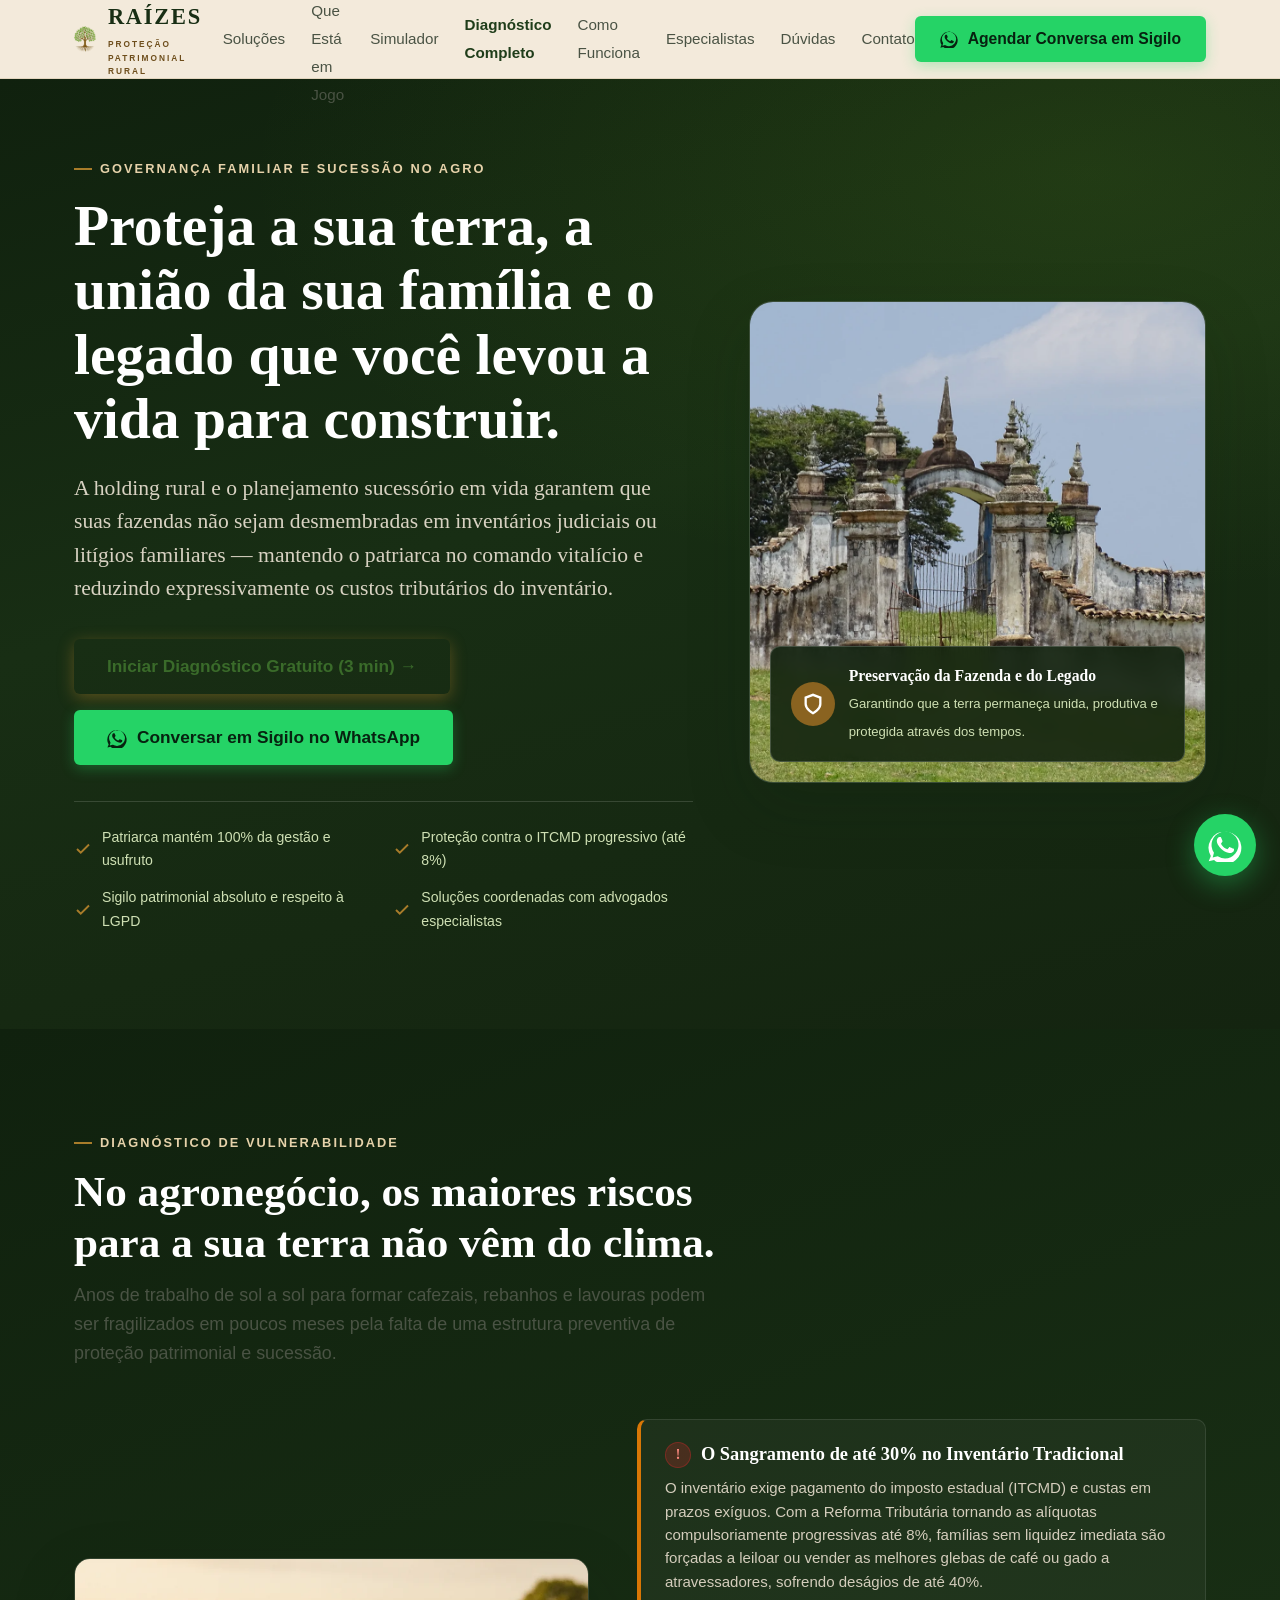
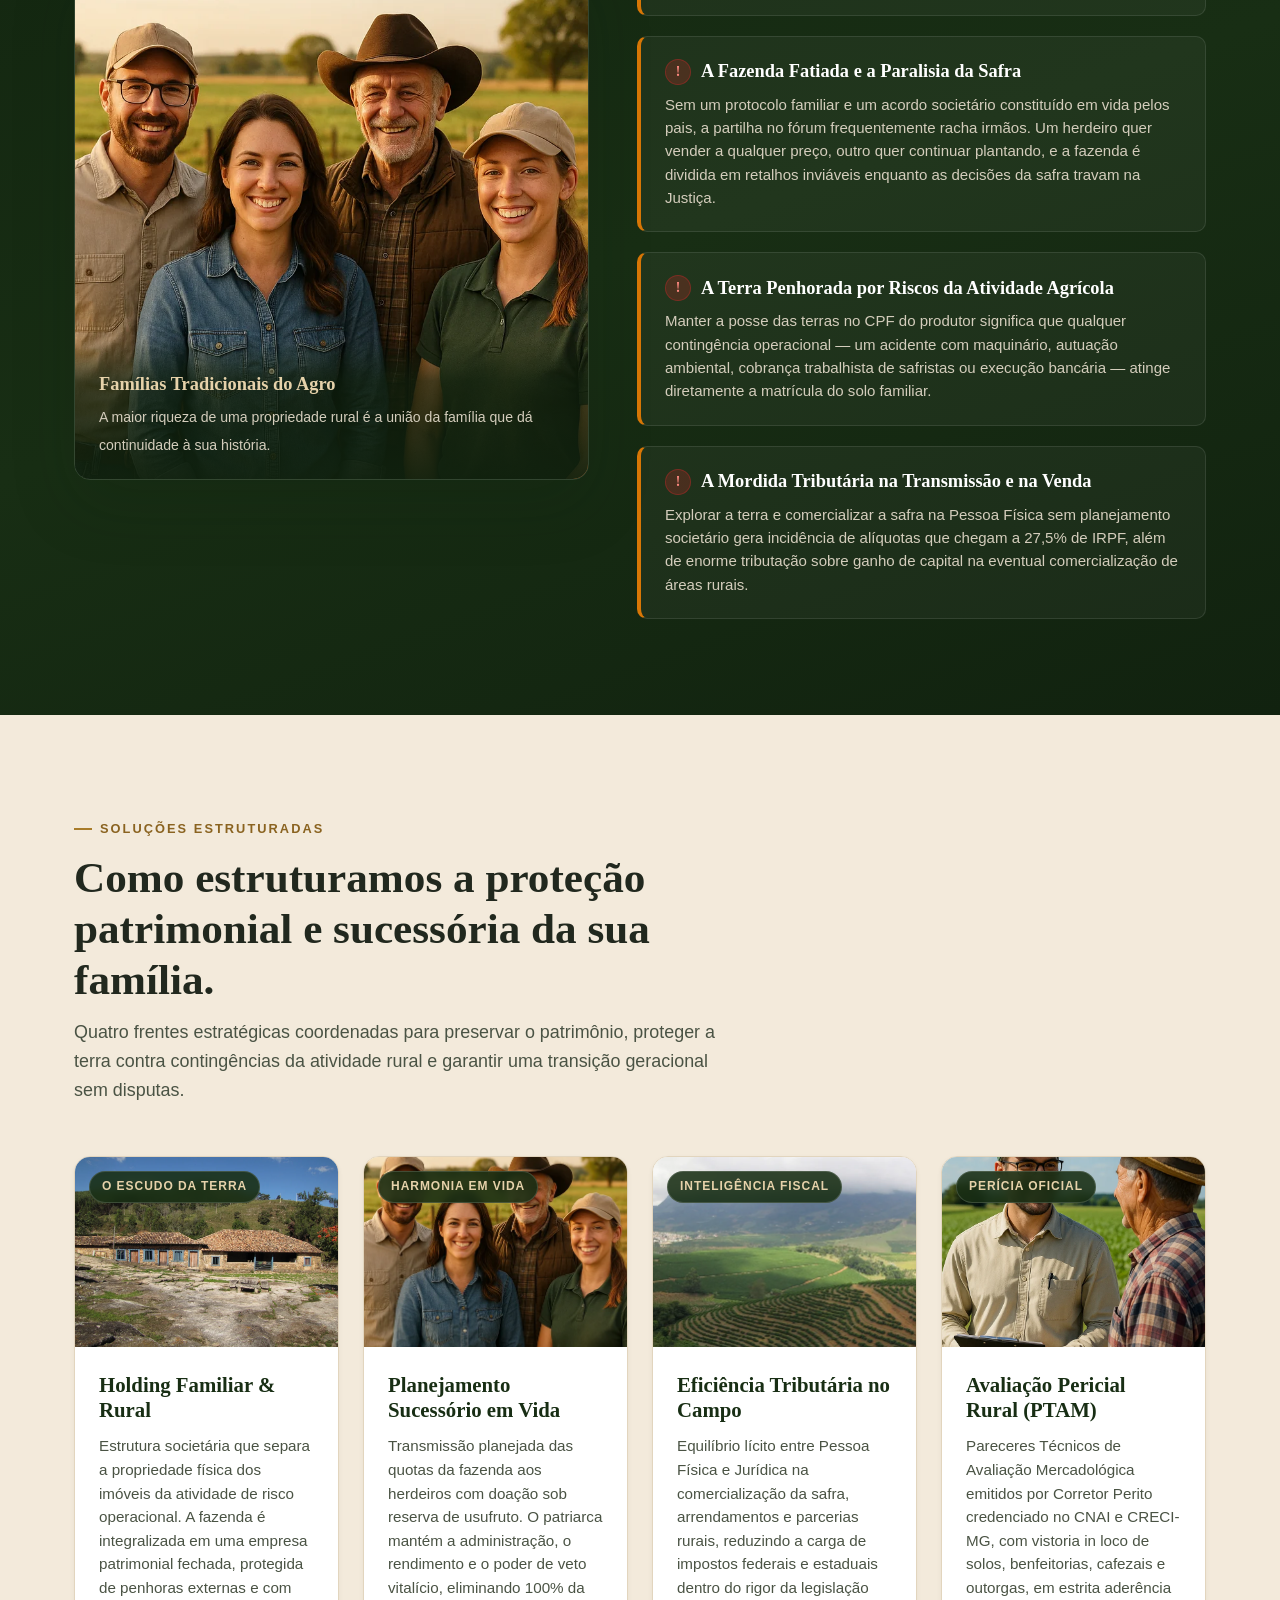
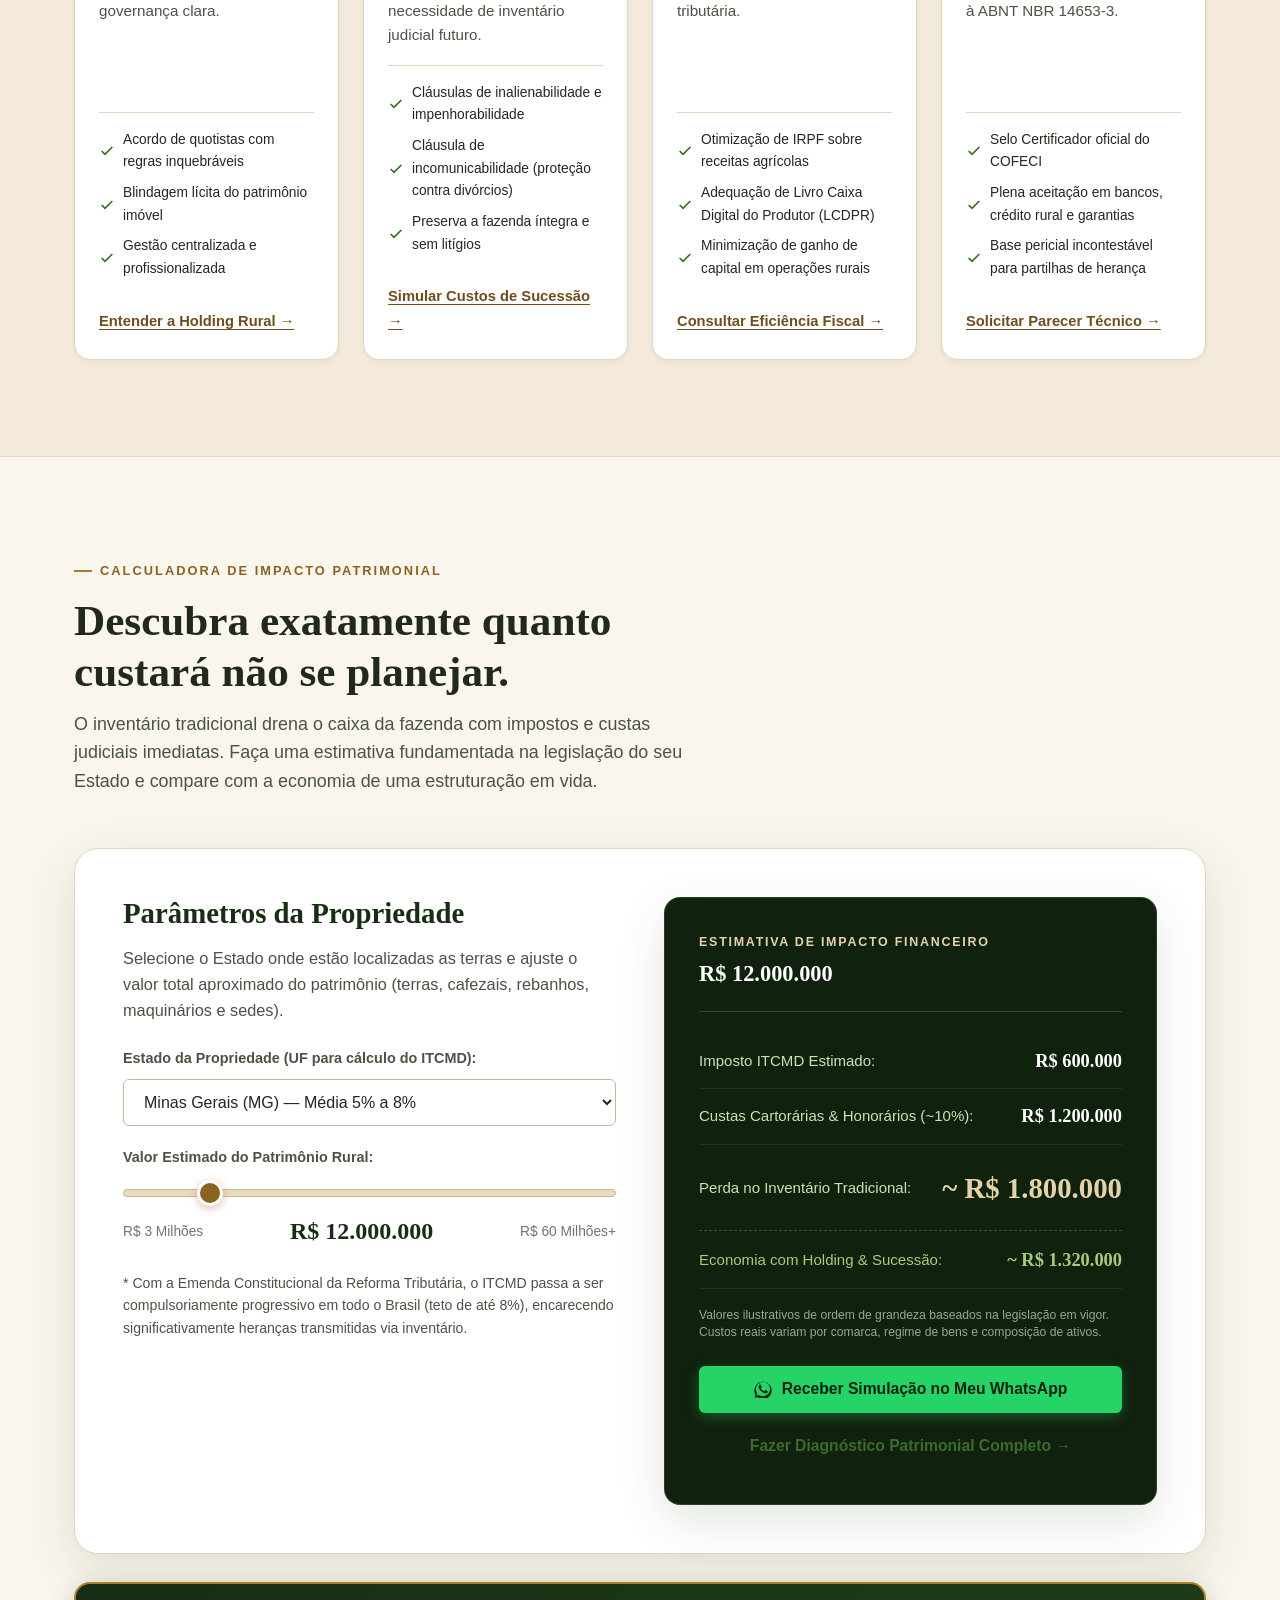
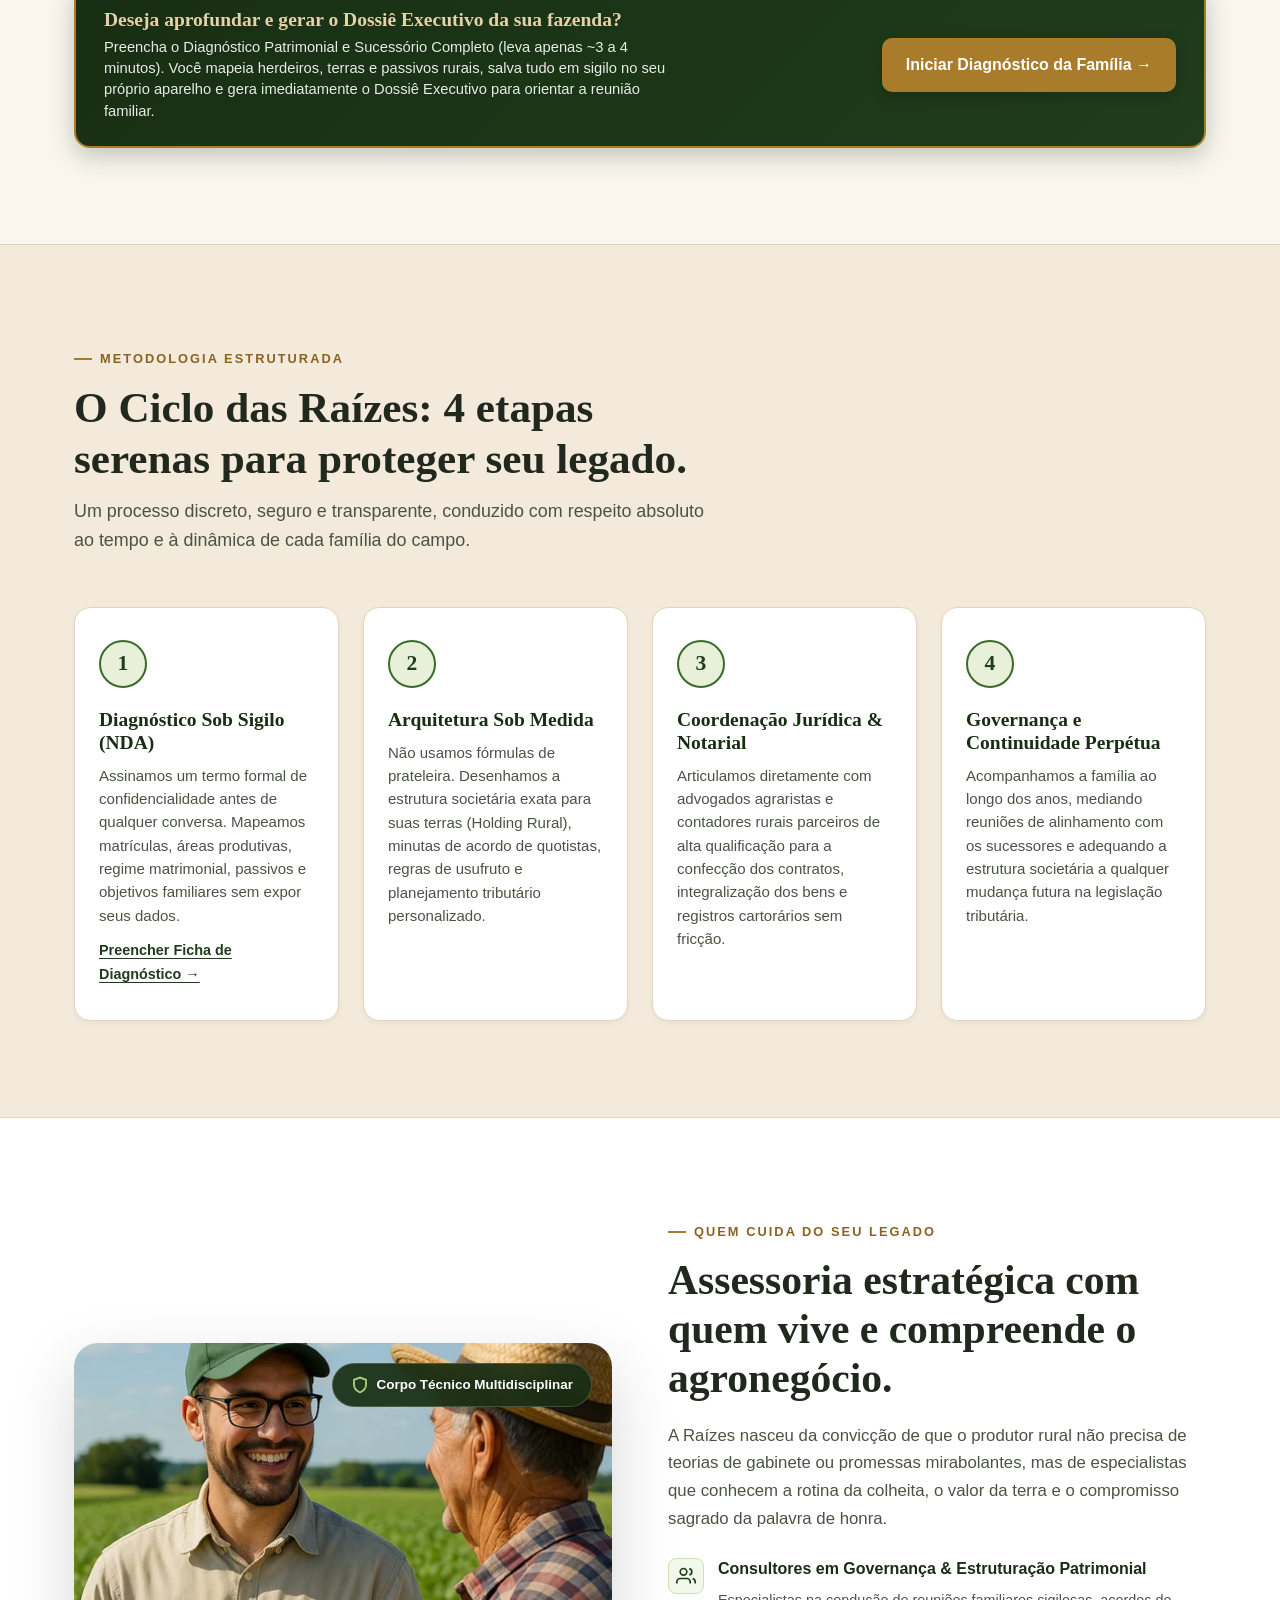
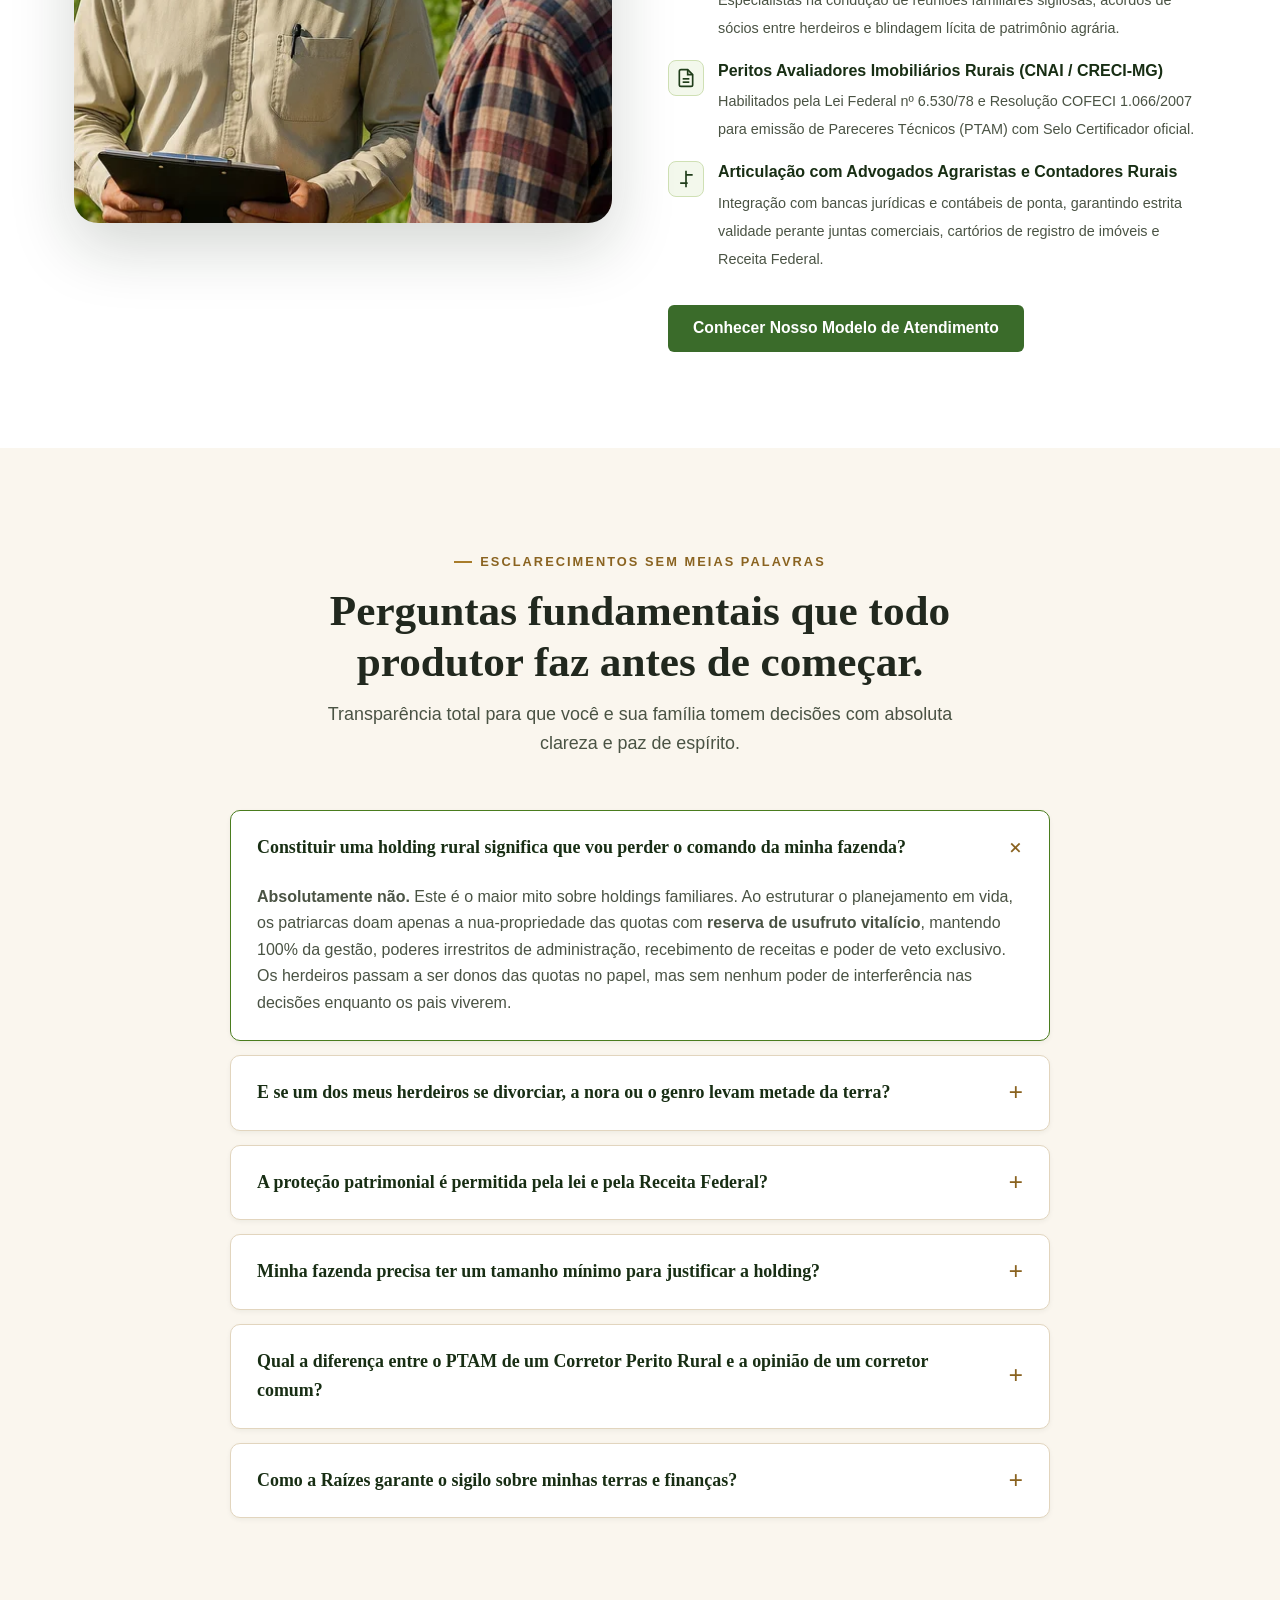
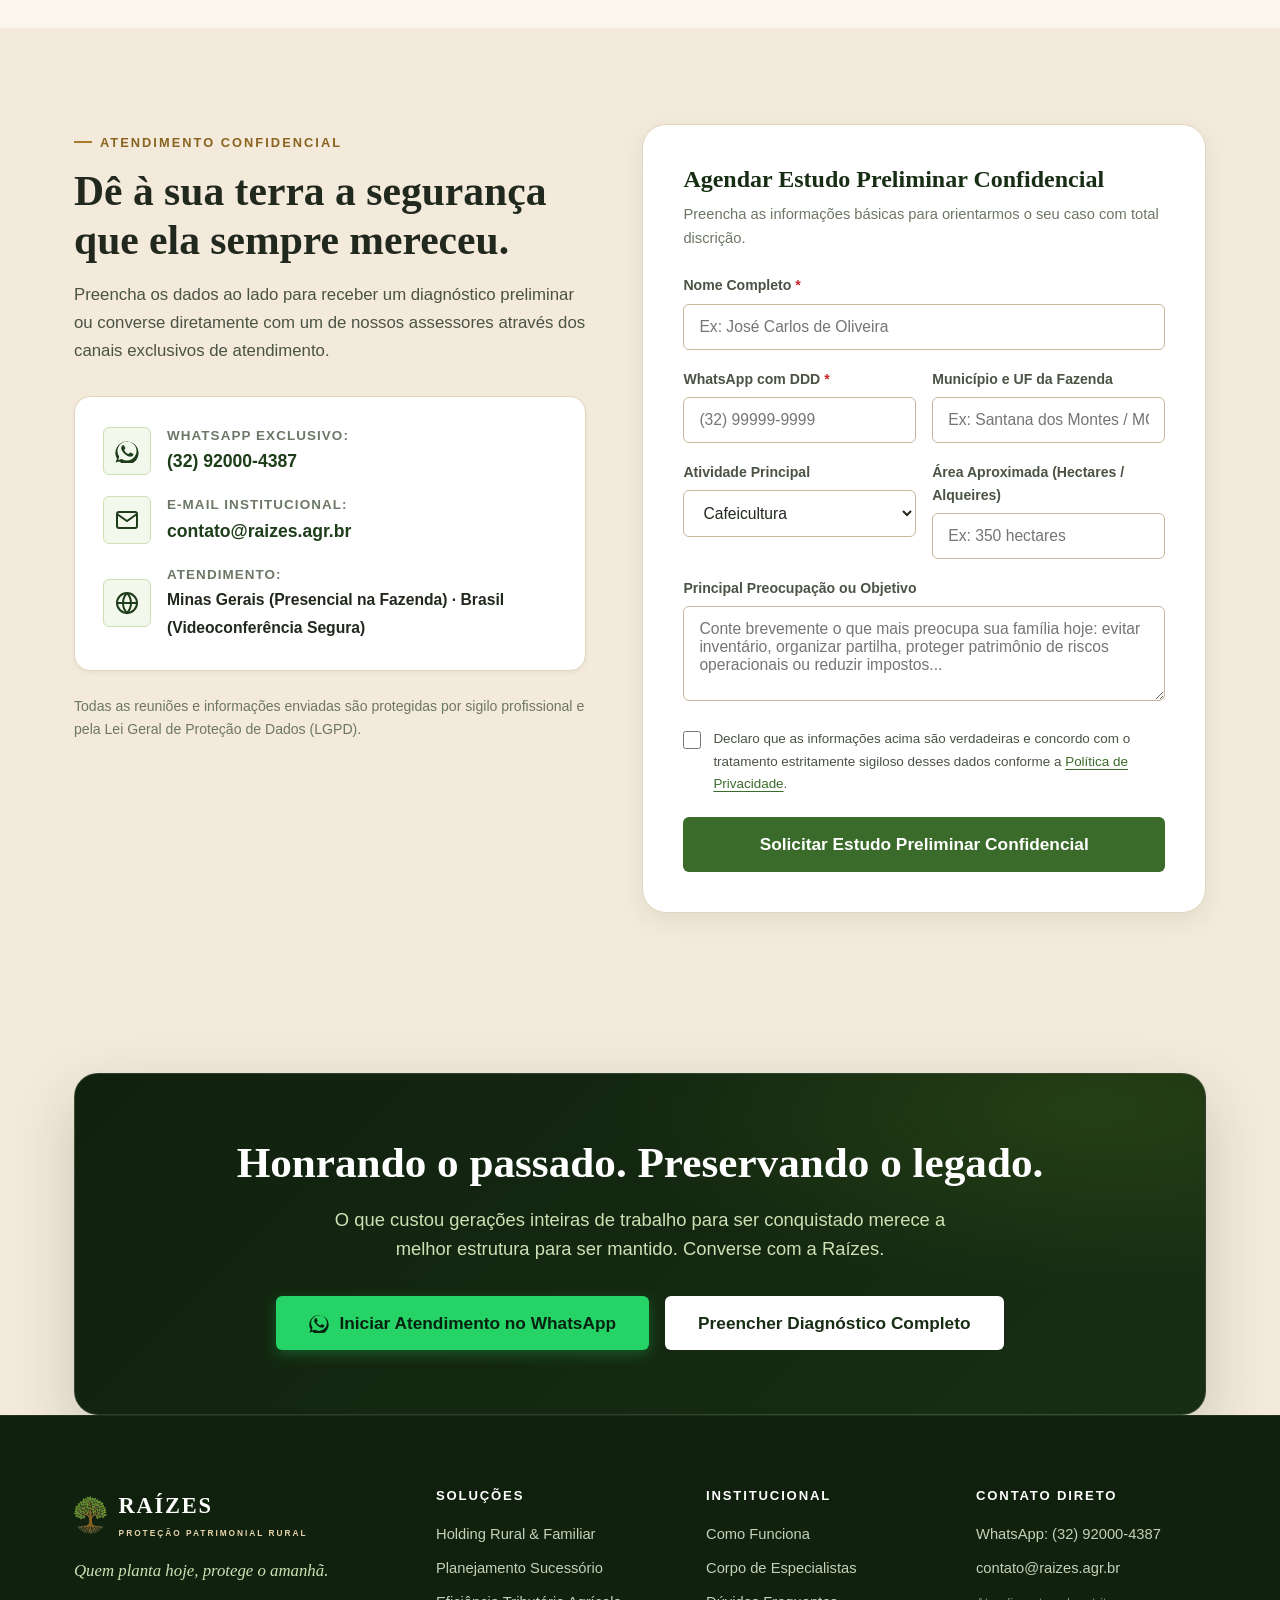
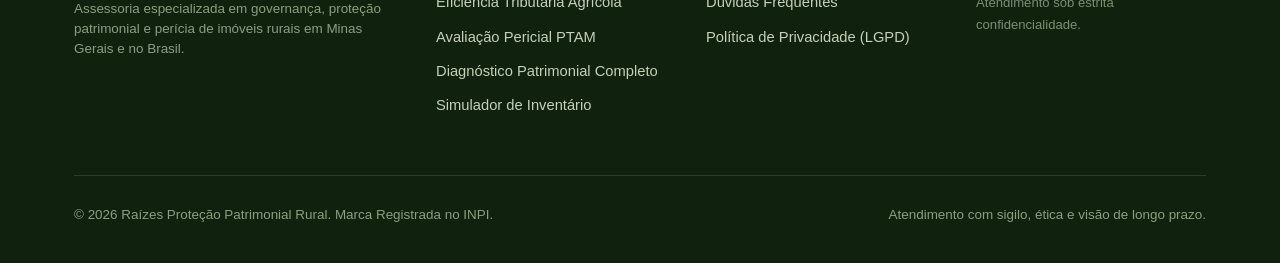
==== commit 75e3a720: "feat(cro): revisao completa de conversao, sticky mobile e conexao com diagnostico" ====
--- a/index.html
+++ b/index.html
@@ -229,12 +229,12 @@
             </p>
 
             <div class="cta-row">
+              <a class="btn btn-terra btn-lg" href="diagnostico.html" style="box-shadow: 0 4px 16px rgba(168,124,42,0.45);">
+                Iniciar Diagnóstico Gratuito (3 min) →
+              </a>
               <a class="btn btn-wa btn-lg" href="https://wa.me/5532920004387?text=Ol%C3%A1!%20Gostaria%20de%20uma%20orienta%C3%A7%C3%A3o%20preliminar%20e%20confidencial%20sobre%20holding%20rural%20e%20sucess%C3%A3o%20familiar." target="_blank" rel="noopener">
                 <svg width="20" height="20" viewBox="0 0 24 24" fill="currentColor" aria-hidden="true"><path d="M17.5 14.4c-.3-.2-1.7-.8-2-.9-.3-.1-.5-.2-.7.2-.2.3-.7.9-.9 1.1-.2.2-.3.2-.6.1-.3-.2-1.2-.5-2.4-1.5-.9-.8-1.5-1.8-1.6-2.1-.2-.3 0-.5.1-.6.1-.1.3-.4.5-.6.1-.2.2-.3.3-.5.1-.2 0-.4 0-.6 0-.2-.7-1.6-.9-2.2-.2-.6-.5-.5-.7-.5h-.6c-.2 0-.5.1-.8.4-.3.3-1 1-1 2.5s1.1 2.9 1.2 3.1c.2.2 2.1 3.3 5.2 4.6.7.3 1.3.5 1.7.6.7.2 1.4.2 1.9.1.6-.1 1.7-.7 2-1.4.2-.7.2-1.2.2-1.4-.1-.1-.3-.2-.6-.3M12 21.5a9.5 9.5 0 0 1-4.8-1.3l-.4-.2-3.5.9.9-3.4-.2-.4A9.5 9.5 0 1 1 12 21.5M12 2.5A11.5 11.5 0 0 0 2 19.8L.5 23.5l3.8-1A11.5 11.5 0 1 0 12 2.5"/></svg>
                 Conversar em Sigilo no WhatsApp
-              </a>
-              <a class="btn btn-light btn-lg" href="#simulador">
-                Simular o Custo do Meu Inventário
               </a>
             </div>
 
@@ -335,9 +335,9 @@
       <div class="container">
         <div class="section-head">
           <div class="eyebrow">Soluções Estruturadas</div>
-          <h2>Como blindamos licitamente a sua propriedade e o seu negócio.</h2>
+          <h2>Como estruturamos a proteção patrimonial e sucessória da sua família.</h2>
           <p>
-            Quatro frentes estratégicas coordenadas para proteger o patrimônio, blindar a terra contra riscos operacionais e garantir uma transição geracional sem brigas.
+            Quatro frentes estratégicas coordenadas para preservar o patrimônio, proteger a terra contra contingências da atividade rural e garantir uma transição geracional sem disputas.
           </p>
         </div>
 
@@ -516,6 +516,19 @@
               Fazer Diagnóstico Patrimonial Completo →
             </a>
           </div>
+        </div>
+
+        <!-- Card Ponte: Do Simulador Rápido ao Diagnóstico Completo -->
+        <div class="simulador-bridge-card">
+          <div>
+            <h4>Deseja aprofundar e gerar o Dossiê Executivo da sua fazenda?</h4>
+            <p>
+              Preencha o Diagnóstico Patrimonial e Sucessório Completo (leva apenas ~3 a 4 minutos). Você mapeia herdeiros, terras e passivos rurais, salva tudo em sigilo no seu próprio aparelho e gera imediatamente o Dossiê Executivo para orientar a reunião familiar.
+            </p>
+          </div>
+          <a class="btn-bridge" href="diagnostico.html">
+            Iniciar Diagnóstico da Família →
+          </a>
         </div>
       </div>
     </section>
--- a/css/raizes.css
+++ b/css/raizes.css
@@ -1801,8 +1801,121 @@
   font-weight: 700;
 }
 
+/* Trust Badges no Hero */
+.diag-trust-badges {
+  display: flex;
+  flex-wrap: wrap;
+  gap: 12px;
+  margin: 18px 0 22px;
+}
+.diag-trust-pill {
+  display: inline-flex;
+  align-items: center;
+  gap: 8px;
+  background: rgba(255, 255, 255, 0.12);
+  border: 1px solid rgba(255, 255, 255, 0.22);
+  border-radius: 999px;
+  padding: 7px 15px;
+  font-size: .84rem;
+  color: var(--areia);
+  backdrop-filter: blur(4px);
+  font-weight: 500;
+}
+.diag-trust-pill svg {
+  flex-shrink: 0;
+  color: var(--terra-300);
+}
+
+/* Cards de Insight / Empatia Tática */
+.diag-insight-box {
+  background: var(--verde-50);
+  border: 1px solid var(--verde-200);
+  border-left: 4px solid var(--terra-600);
+  border-radius: var(--radius-sm);
+  padding: 14px 18px;
+  margin: 16px 0 20px;
+  font-size: .91rem;
+  line-height: 1.5;
+  color: var(--verde-950);
+}
+.diag-insight-box strong {
+  color: var(--verde-900);
+  display: flex;
+  align-items: center;
+  gap: 6px;
+  margin-bottom: 4px;
+  font-size: .95rem;
+}
+.diag-insight-box p {
+  margin: 0;
+}
+
+/* Indicador de Conversão Alqueire -> Hectare */
+.alqueire-hint {
+  display: block;
+  font-size: .80rem;
+  font-weight: 600;
+  color: var(--terra-700);
+  margin-top: 4px;
+}
+
+/* Box O Que Acontece Agora (Etapa 6) */
+.next-steps-card {
+  background: var(--areia-clara);
+  border: 1px solid var(--borda-forte);
+  border-radius: var(--radius);
+  padding: 22px 24px;
+  margin: 22px 0;
+}
+.next-steps-card h3 {
+  font-family: var(--display);
+  font-size: 1.15rem;
+  color: var(--verde-900);
+  margin: 0 0 14px;
+  display: flex;
+  align-items: center;
+  gap: 8px;
+}
+.next-steps-grid {
+  display: grid;
+  grid-template-columns: repeat(3, 1fr);
+  gap: 16px;
+}
+.next-step-item {
+  background: #fff;
+  border: 1px solid var(--borda);
+  border-radius: var(--radius-sm);
+  padding: 14px 16px;
+  position: relative;
+}
+.next-step-badge {
+  display: inline-flex;
+  align-items: center;
+  justify-content: center;
+  width: 24px;
+  height: 24px;
+  border-radius: 50%;
+  background: var(--verde-800);
+  color: #fff;
+  font-size: .78rem;
+  font-weight: 700;
+  margin-bottom: 8px;
+}
+.next-step-item strong {
+  display: block;
+  font-size: .92rem;
+  color: var(--verde-900);
+  margin-bottom: 4px;
+}
+.next-step-item p {
+  font-size: .84rem;
+  color: var(--tinta-3);
+  margin: 0;
+  line-height: 1.4;
+}
+
 @media (max-width: 1024px) {
-  .diag-kpi-grid, .diag-steps-nav {
+  .diag-kpi-grid, .diag-steps-nav, .next-steps-grid {
     grid-template-columns: repeat(3, 1fr);
   }
   .field-grid-4 {
@@ -1813,8 +1926,8 @@
   .diag-kpi-bar {
     position: static;
   }
-  .diag-kpi-grid, .diag-steps-nav {
-    grid-template-columns: repeat(2, 1fr);
+  .diag-kpi-grid, .diag-steps-nav, .next-steps-grid {
+    grid-template-columns: 1fr;
   }
   .field-grid-3, .field-grid-4 {
     grid-template-columns: 1fr;
@@ -1828,6 +1941,167 @@
   }
   .legado-row select {
     width: 100%;
+  }
+  /* Compensação para a barra móvel fixa na thumb zone */
+  #diag-form {
+    padding-bottom: 96px;
+  }
+}
+
+/* ==================== BARRA FIXA MÓVEL (THUMB ZONE CRO) ==================== */
+.diag-mobile-sticky-bar {
+  display: none;
+}
+
+@media (max-width: 768px) {
+  .diag-mobile-sticky-bar {
+    display: flex;
+    position: fixed;
+    bottom: 0;
+    left: 0;
+    right: 0;
+    z-index: 990;
+    background: rgba(24, 46, 20, 0.97);
+    backdrop-filter: blur(10px);
+    -webkit-backdrop-filter: blur(10px);
+    border-top: 1px solid rgba(197, 168, 128, 0.35);
+    padding: 10px 14px calc(10px + env(safe-area-inset-bottom, 0px));
+    gap: 10px;
+    box-shadow: 0 -4px 18px rgba(0, 0, 0, 0.28);
+    align-items: center;
+  }
+  .diag-mobile-sticky-bar .btn-sticky-prev {
+    flex: 0 0 auto;
+    min-height: 52px;
+    padding: 0 16px;
+    border: 1px solid rgba(255, 255, 255, 0.3);
+    background: rgba(255, 255, 255, 0.08);
+    color: #fff;
+    border-radius: var(--radius);
+    font-size: .92rem;
+    font-weight: 600;
+    display: inline-flex;
+    align-items: center;
+    justify-content: center;
+    cursor: pointer;
+  }
+  .diag-mobile-sticky-bar .btn-sticky-prev[disabled] {
+    opacity: 0.35;
+    pointer-events: none;
+  }
+  .diag-mobile-sticky-bar .btn-sticky-next {
+    flex: 1 1 auto;
+    min-height: 52px;
+    padding: 0 18px;
+    background: linear-gradient(135deg, var(--terra-500) 0%, var(--terra-600) 100%);
+    border: 1px solid var(--terra-400);
+    color: #fff;
+    border-radius: var(--radius);
+    font-size: 1rem;
+    font-weight: 700;
+    display: inline-flex;
+    align-items: center;
+    justify-content: center;
+    box-shadow: 0 3px 10px rgba(0, 0, 0, 0.2);
+    cursor: pointer;
+    text-align: center;
+  }
+  .diag-mobile-sticky-bar .btn-sticky-next.btn-sticky-send {
+    background: linear-gradient(135deg, #25D366 0%, #1EBE5D 100%);
+    border-color: #25D366;
+    color: #fff;
+  }
+}
+
+/* ==================== FERRAMENTAS AVANÇADAS RECOLHÍVEIS ==================== */
+.diag-advanced-tools {
+  margin-top: 18px;
+  background: rgba(255, 255, 255, 0.06);
+  border: 1px solid rgba(255, 255, 255, 0.15);
+  border-radius: var(--radius);
+  overflow: hidden;
+  transition: all 0.2s ease;
+}
+.diag-advanced-tools[open] {
+  background: rgba(255, 255, 255, 0.1);
+}
+.diag-advanced-summary {
+  padding: 10px 16px;
+  font-size: .84rem;
+  color: rgba(255, 255, 255, 0.85);
+  cursor: pointer;
+  user-select: none;
+  display: flex;
+  align-items: center;
+  justify-content: space-between;
+}
+.diag-advanced-summary:hover {
+  color: #fff;
+}
+.diag-advanced-content {
+  padding: 12px 16px 16px;
+  border-top: 1px solid rgba(255, 255, 255, 0.1);
+  display: flex;
+  flex-wrap: wrap;
+  gap: 8px;
+}
+
+/* ==================== CARD PONTE SIMULADOR → DIAGNÓSTICO ==================== */
+.simulador-bridge-card {
+  margin-top: 28px;
+  background: linear-gradient(135deg, var(--verde-900) 0%, var(--verde-800) 100%);
+  border: 2px solid var(--terra-500);
+  border-radius: var(--radius-lg);
+  padding: 24px 28px;
+  color: #fff;
+  display: flex;
+  flex-wrap: wrap;
+  align-items: center;
+  justify-content: space-between;
+  gap: 20px;
+  box-shadow: 0 8px 24px rgba(24, 46, 20, 0.25);
+}
+.simulador-bridge-card h4 {
+  font-family: var(--display);
+  font-size: 1.22rem;
+  color: var(--terra-200);
+  margin: 0 0 6px;
+}
+.simulador-bridge-card p {
+  font-size: .92rem;
+  color: rgba(255, 255, 255, 0.9);
+  margin: 0;
+  max-width: 580px;
+  line-height: 1.45;
+}
+.simulador-bridge-card .btn-bridge {
+  display: inline-flex;
+  align-items: center;
+  gap: 8px;
+  background: var(--terra-500);
+  color: #fff;
+  padding: 14px 24px;
+  font-size: 1rem;
+  font-weight: 700;
+  border-radius: var(--radius);
+  text-decoration: none;
+  box-shadow: 0 4px 14px rgba(0, 0, 0, 0.2);
+  transition: all .2s ease;
+  white-space: nowrap;
+}
+.simulador-bridge-card .btn-bridge:hover {
+  background: var(--terra-600);
+  transform: translateY(-1px);
+}
+@media (max-width: 640px) {
+  .simulador-bridge-card {
+    flex-direction: column;
+    align-items: flex-start;
+    padding: 20px;
+  }
+  .simulador-bridge-card .btn-bridge {
+    width: 100%;
+    justify-content: center;
   }
 }
 
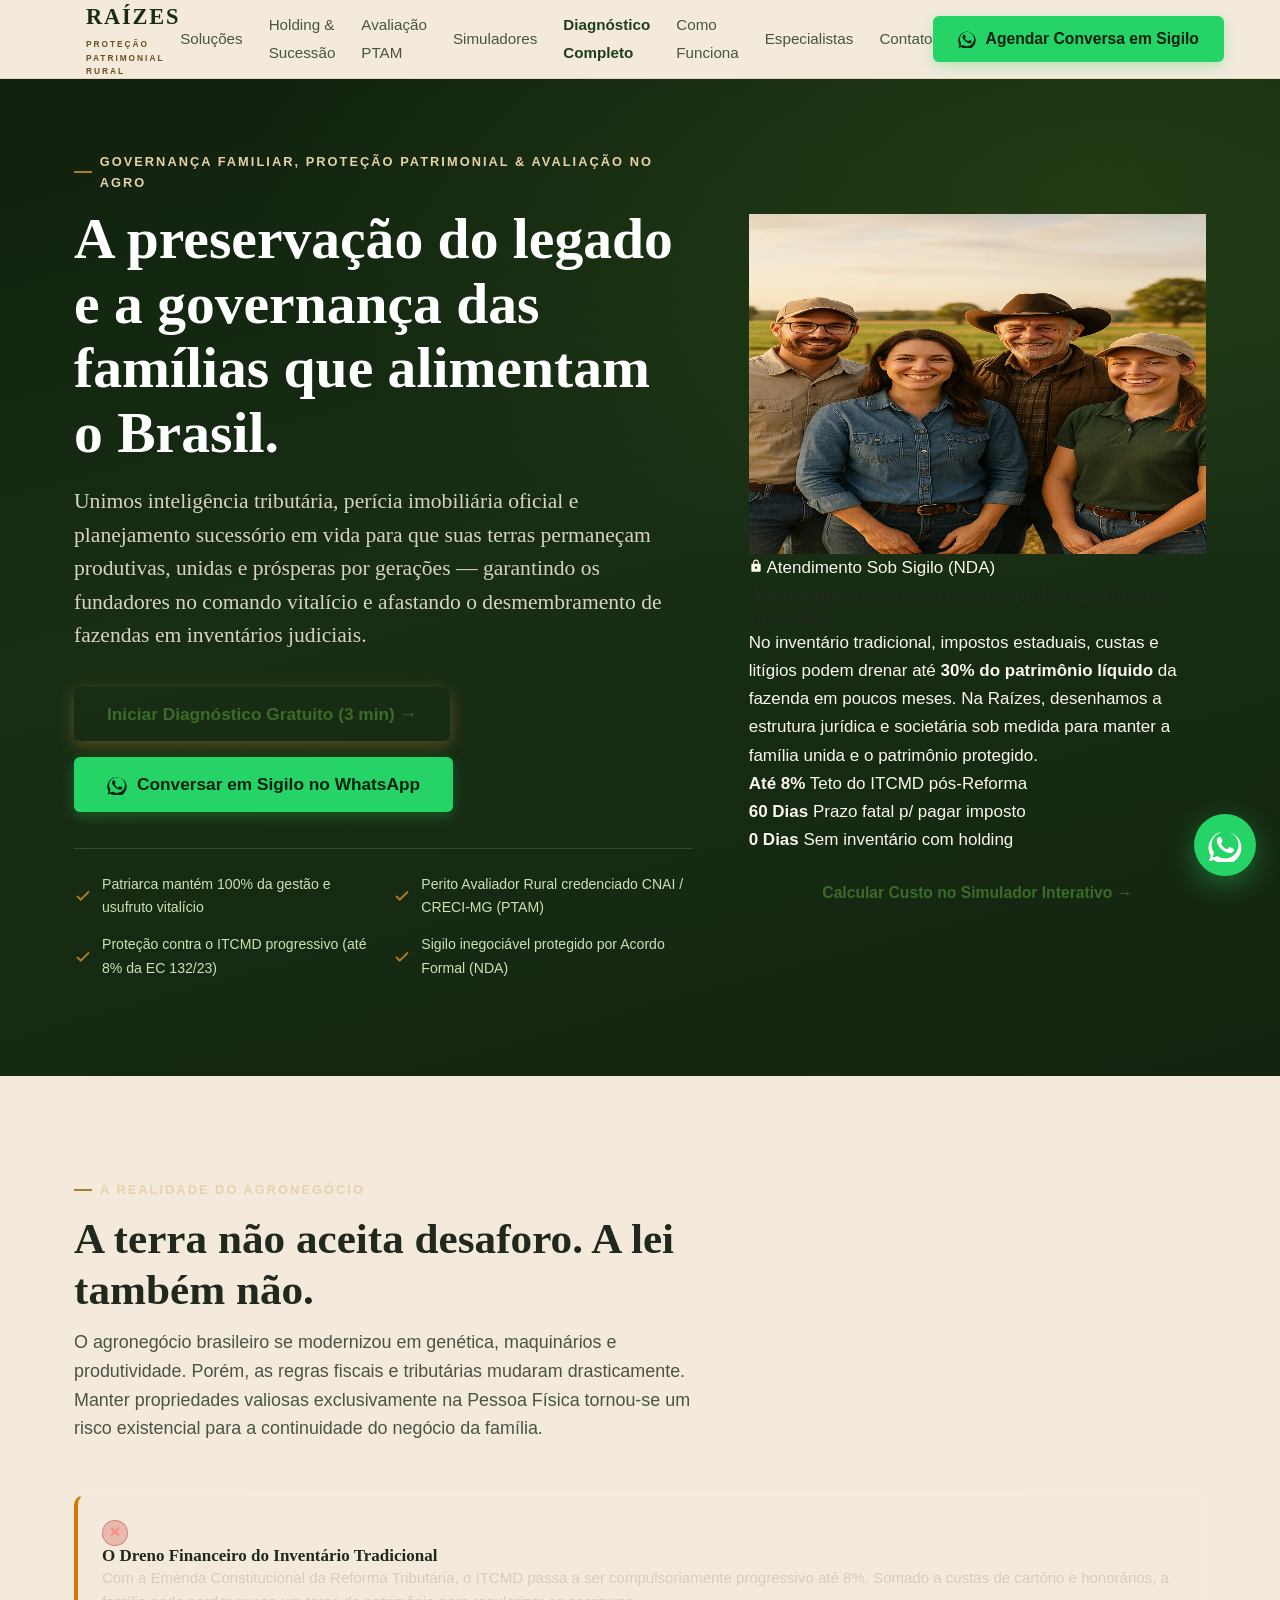
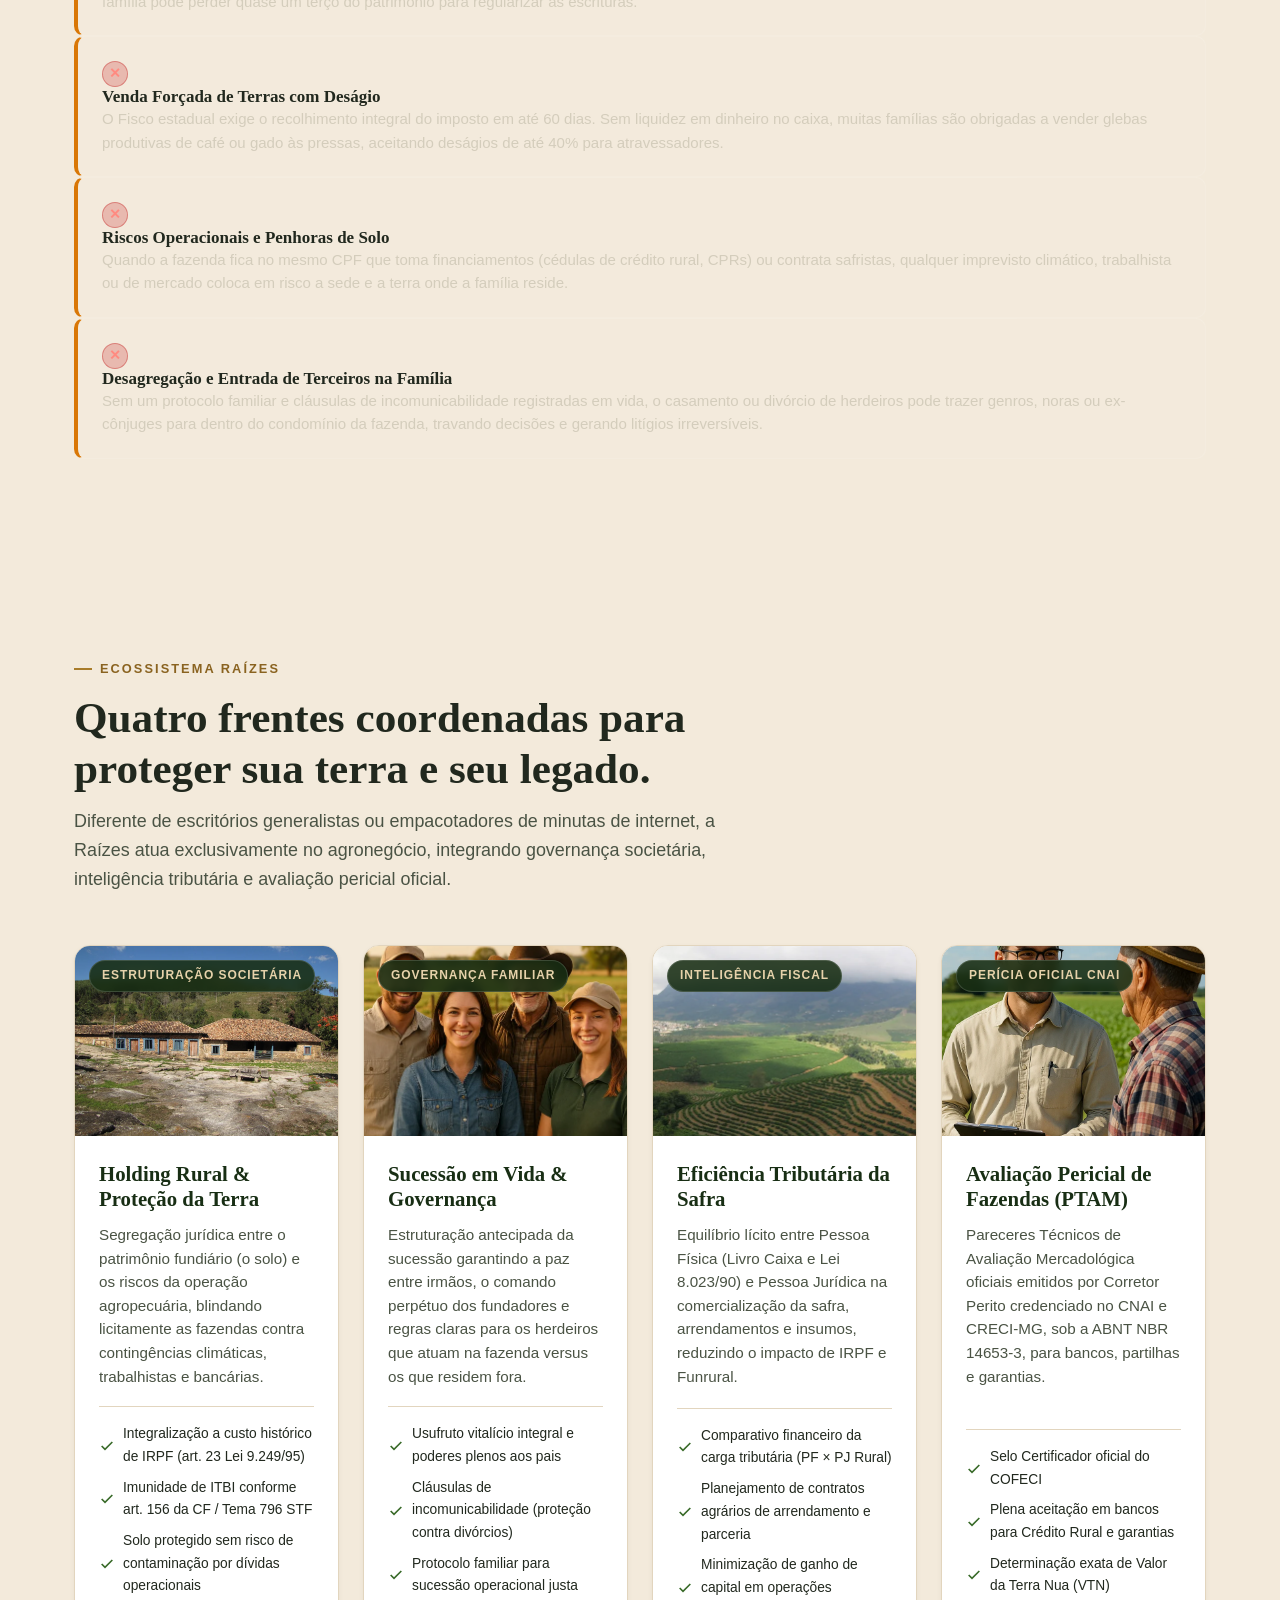
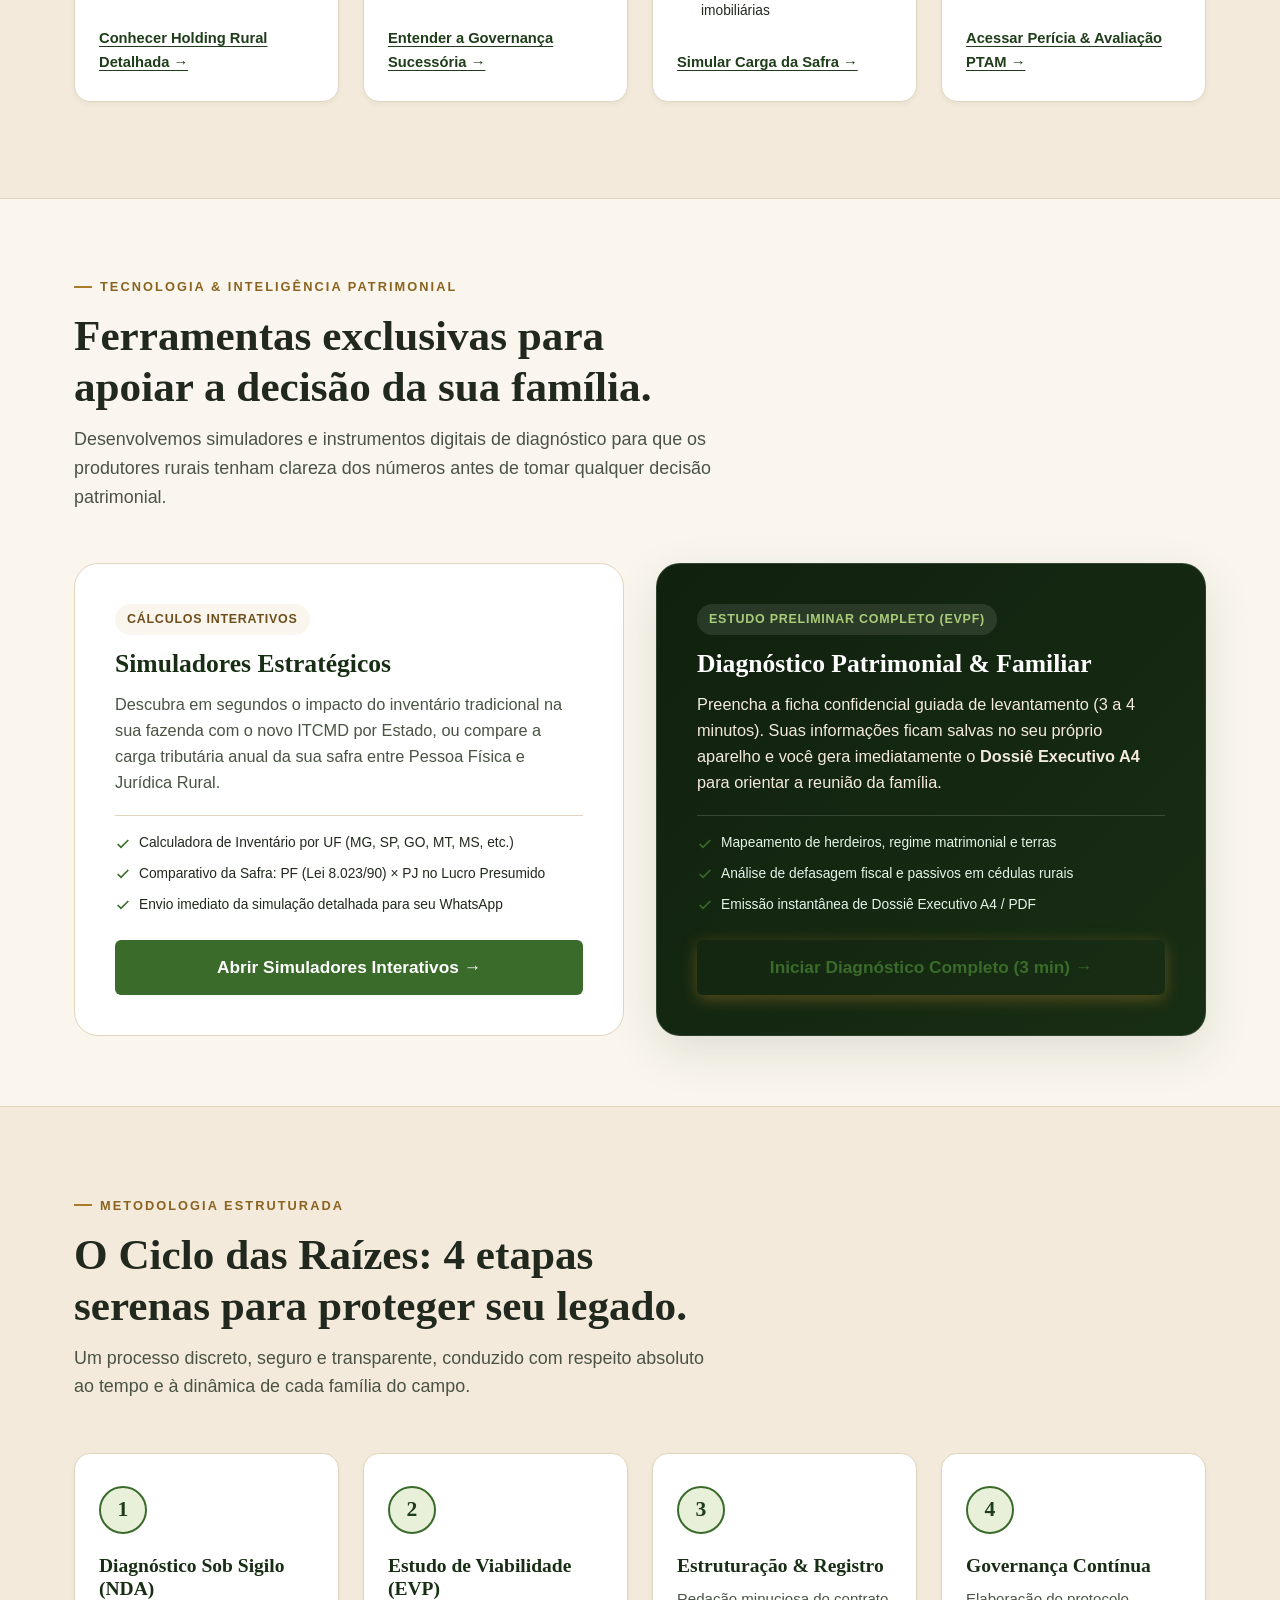
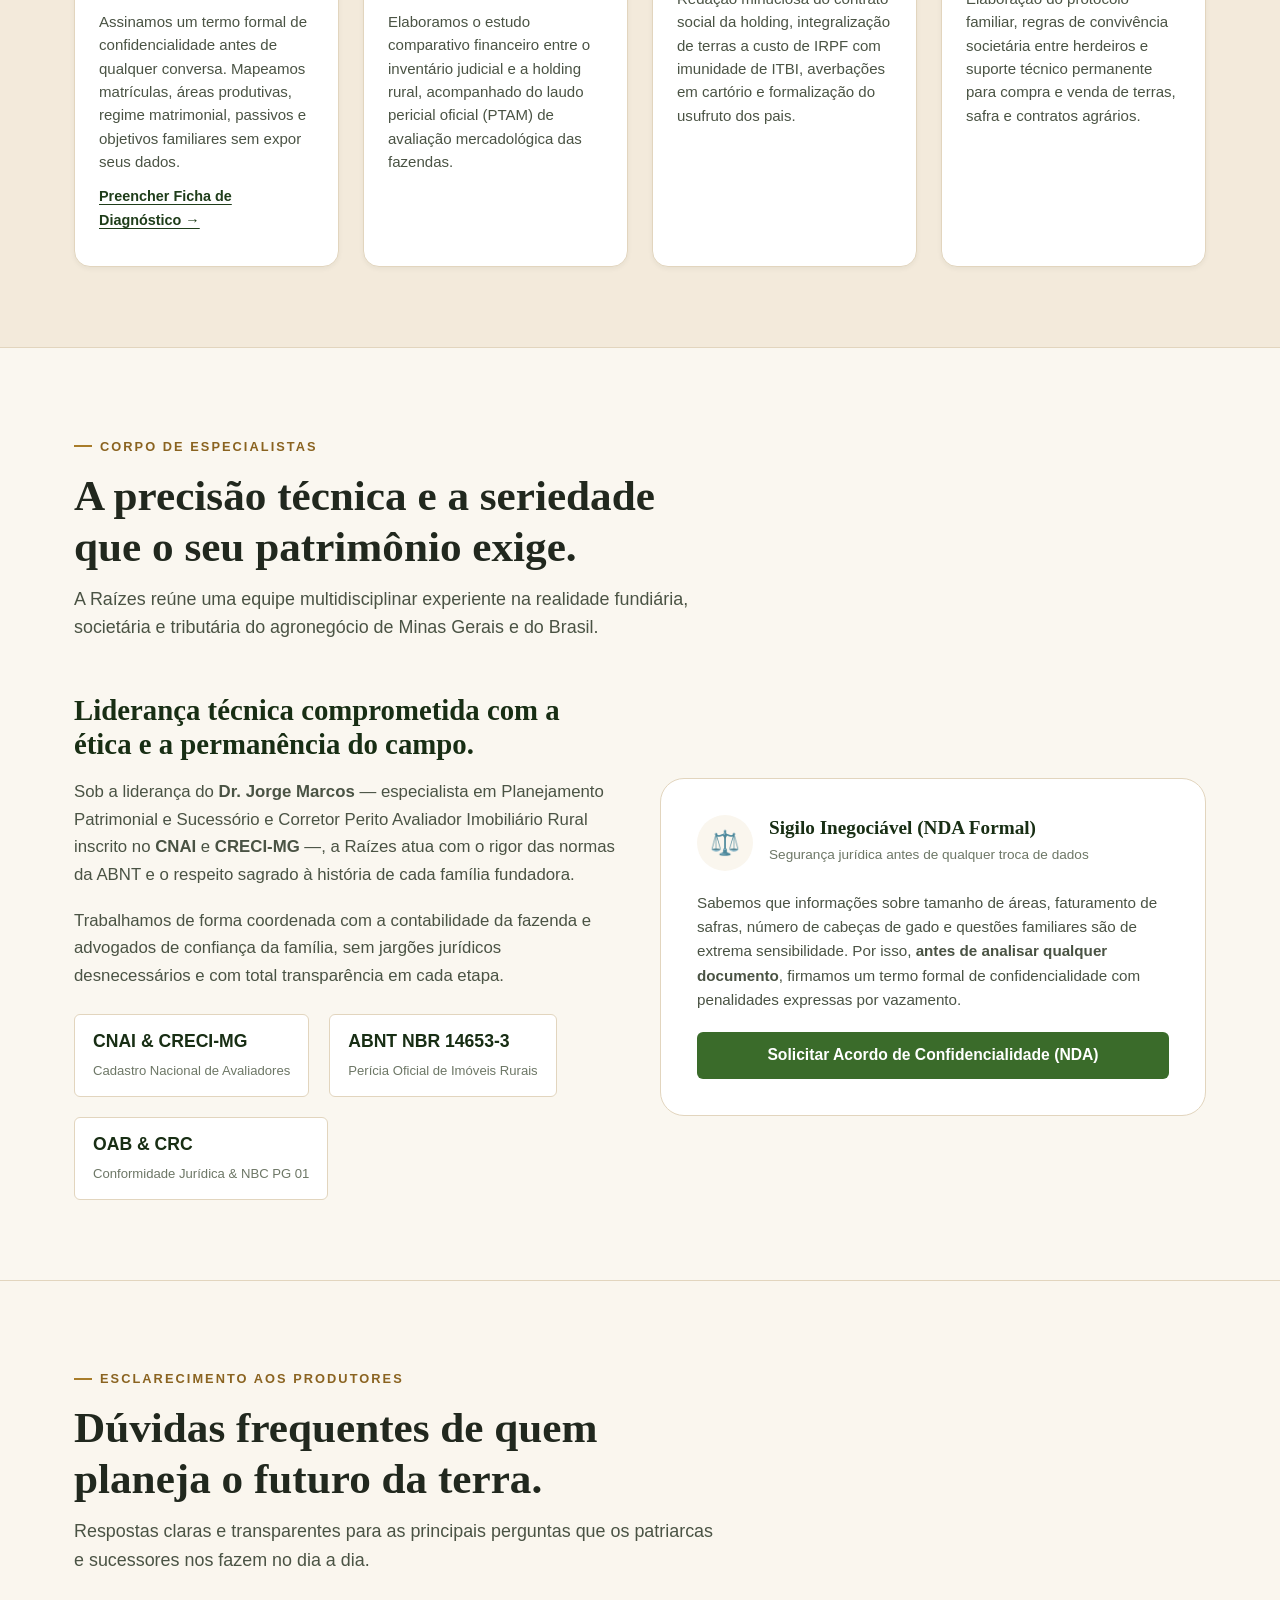
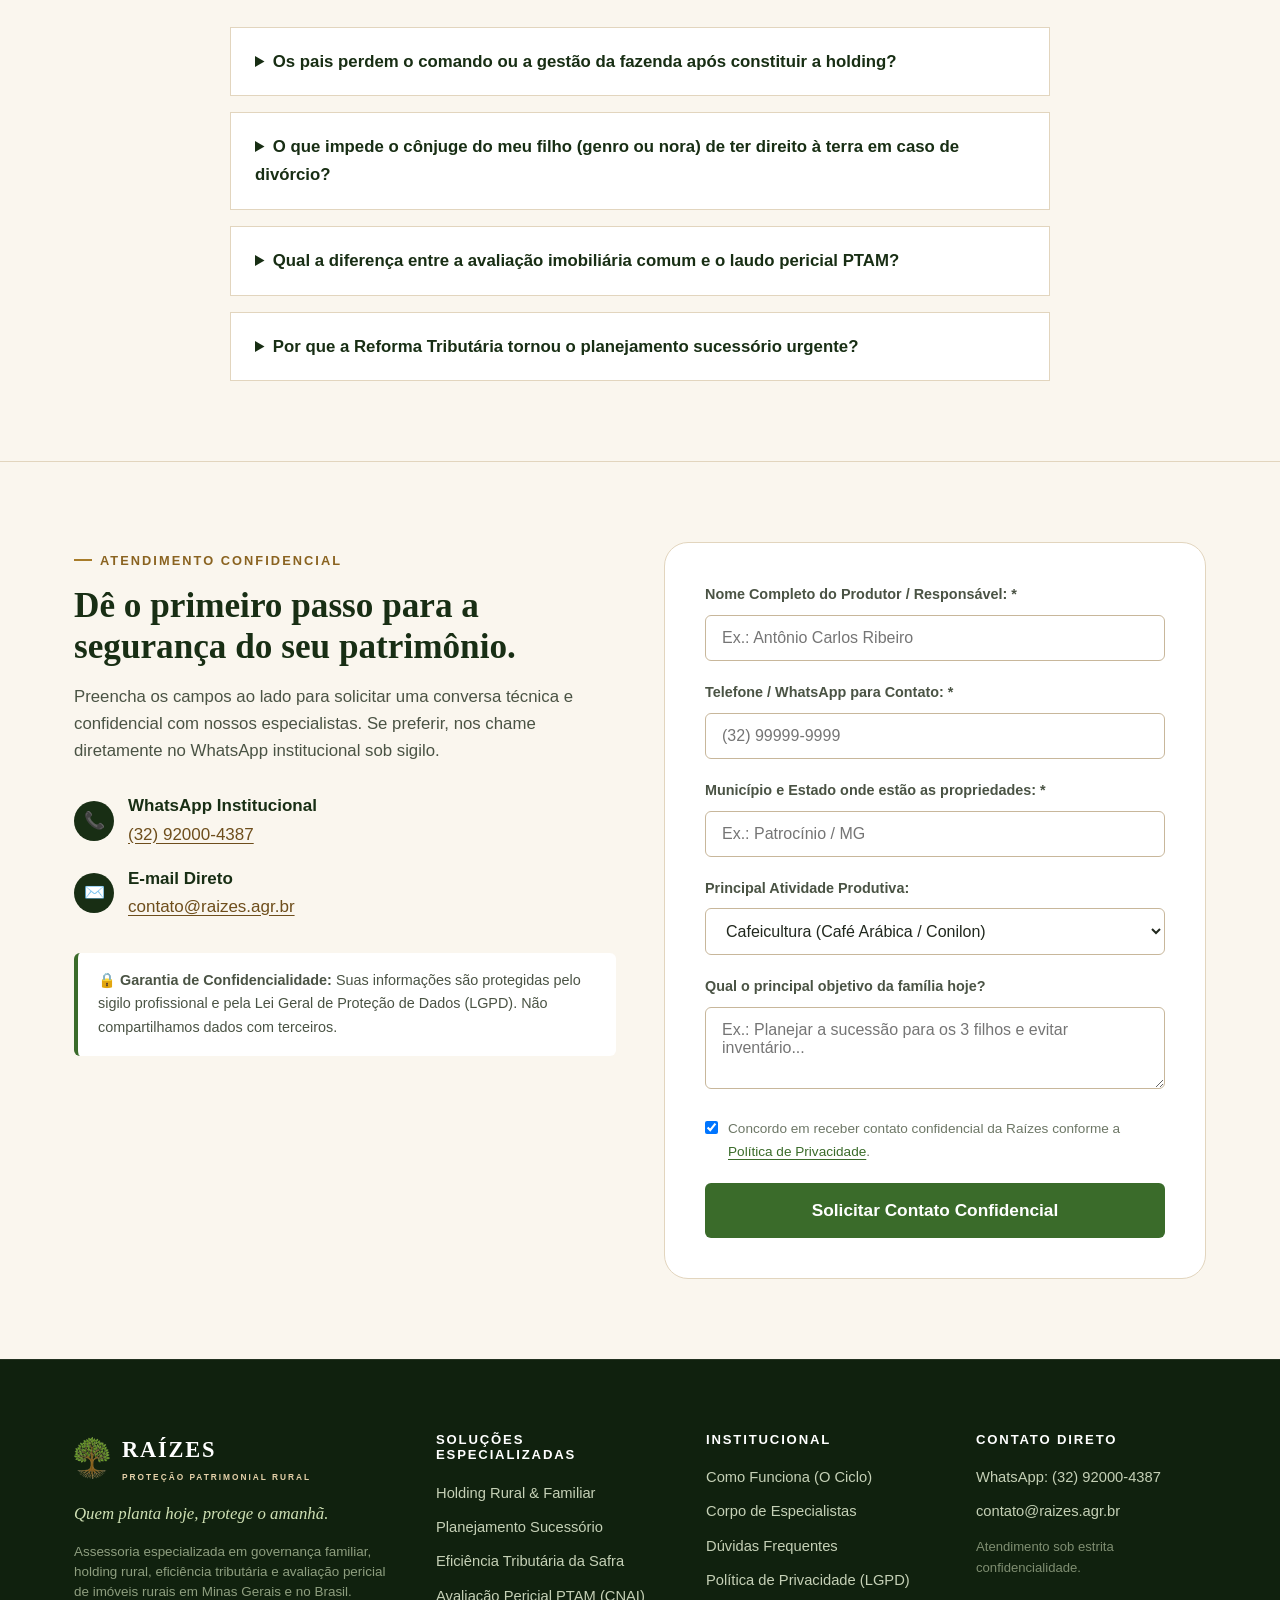
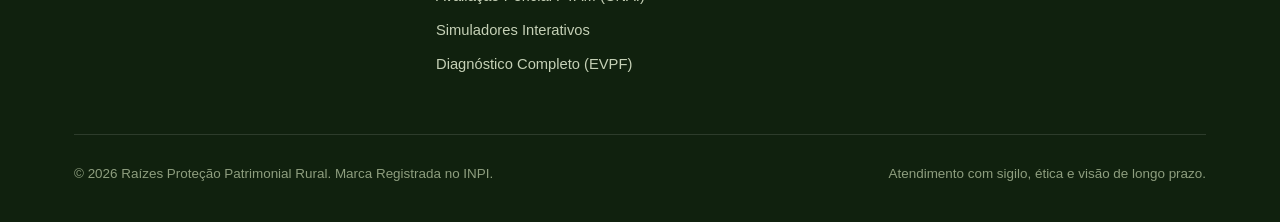
==== commit 69c7fd8c: "feat(hub): transformar index.html em Home Institucional guarda-chuva e preservar LP especializada em" ====
--- a/index.html
+++ b/index.html
@@ -10,18 +10,18 @@
   <meta name="geo.placename" content="Minas Gerais, Brasil">
   <meta property="og:locale" content="pt_BR">
 
-  <title>Raízes — Proteção Patrimonial Rural | Holding e Sucessão no Agro</title>
-  <meta name="description" content="Assessoria em holding rural, governança familiar e planejamento sucessório no agro. Proteja suas fazendas e reduza custos de inventário com sigilo absoluto.">
+  <title>Raízes — Governança Familiar, Proteção Patrimonial e Avaliação no Agro</title>
+  <meta name="description" content="Assessoria estratégica em governança familiar, holding rural, eficiência tributária e avaliação pericial de imóveis rurais (PTAM/CNAI). Proteja sua terra e o legado da sua família com sigilo absoluto.">
   <link rel="canonical" href="https://raizes.agr.br/">
 
-  <!-- Preload da Imagem Crítica Hero (LCP Optimization) -->
+  <!-- Preload da Imagem Crítica Hero -->
   <link rel="preload" as="image" href="assets/fotos/hero-fazenda-mg.webp" type="image/webp">
 
   <!-- Open Graph / Meta Compartilhamento -->
   <meta property="og:site_name" content="Raízes Proteção Patrimonial Rural">
   <meta property="og:type" content="website">
-  <meta property="og:title" content="Raízes — Proteção Patrimonial Rural | Governança e Sucessão no Agro">
-  <meta property="og:description" content="Proteja a sua terra, a união da sua família e o legado que você levou a vida inteira para construir. Holding rural e planejamento sucessório em vida com sigilo absoluto.">
+  <meta property="og:title" content="Raízes — Governança Familiar, Proteção Patrimonial e Avaliação no Agro">
+  <meta property="og:description" content="A preservação do legado e a governança das famílias que alimentam o Brasil. Holding rural, planejamento sucessório, eficiência tributária e perícia de fazendas com sigilo absoluto.">
   <meta property="og:url" content="https://raizes.agr.br/">
   <meta property="og:image" content="https://raizes.agr.br/assets/fotos/hero-fazenda-mg.webp">
   <meta property="og:image:secure_url" content="https://raizes.agr.br/assets/fotos/hero-fazenda-mg.webp">
@@ -32,8 +32,8 @@
 
   <!-- Twitter Cards -->
   <meta name="twitter:card" content="summary_large_image">
-  <meta name="twitter:title" content="Raízes — Proteção Patrimonial Rural | Governança e Sucessão no Agro">
-  <meta name="twitter:description" content="Proteja sua terra, a união familiar e o patrimônio que construiu. Holding rural, sucessão em vida e perícia imobiliária em MG.">
+  <meta name="twitter:title" content="Raízes — Governança Familiar, Proteção Patrimonial e Avaliação no Agro">
+  <meta name="twitter:description" content="Preservação de legado, holding rural e avaliação pericial de fazendas em Minas Gerais e no Brasil.">
   <meta name="twitter:image" content="https://raizes.agr.br/assets/fotos/hero-fazenda-mg.webp">
 
   <!-- Favicons -->
@@ -41,10 +41,15 @@
   <link rel="icon" type="image/png" sizes="32x32" href="assets/favicon-32.png">
   <link rel="apple-touch-icon" href="assets/favicon-180.png">
 
+  <!-- Tipografia & Google Fonts -->
+  <link rel="preconnect" href="https://fonts.googleapis.com">
+  <link rel="preconnect" href="https://fonts.gstatic.com" crossorigin>
+  <link href="https://fonts.googleapis.com/css2?family=Cinzel:wght@500;600;700;800&family=Plus+Jakarta+Sans:wght@300;400;500;600;700;800&display=swap" rel="stylesheet">
+
   <!-- CSS Oficial -->
   <link rel="stylesheet" href="css/raizes.css">
 
-  <!-- Schema.org Structured Data Avançado (@graph com FAQPage e Services) -->
+  <!-- Schema.org Structured Data Avançado (@graph) -->
   <script type="application/ld+json">
   {
     "@context": "https://schema.org",
@@ -56,66 +61,28 @@
         "url": "https://raizes.agr.br/",
         "logo": "https://raizes.agr.br/assets/logo.png",
         "image": "https://raizes.agr.br/assets/fotos/hero-fazenda-mg.webp",
-        "description": "Assessoria especializada em governança familiar, holding rural, planejamento sucessório em vida, eficiência tributária e avaliação pericial de imóveis rurais em Minas Gerais e no Brasil.",
+        "description": "Assessoria estratégica especializada em governança familiar, holding rural, eficiência tributária e avaliação pericial de imóveis rurais (PTAM/CNAI) para famílias do agronegócio.",
         "telephone": "+55-32-92000-4387",
         "email": "contato@raizes.agr.br",
-        "priceRange": "$$$$",
         "address": {
           "@type": "PostalAddress",
+          "addressLocality": "Barroso",
           "addressRegion": "MG",
           "addressCountry": "BR"
         },
-        "areaServed": [
-          { "@type": "AdministrativeArea", "name": "Minas Gerais" },
-          { "@type": "Country", "name": "Brasil" }
-        ],
-        "knowsAbout": [
-          "Holding Rural",
-          "Planejamento Sucessório no Agronegócio",
-          "Proteção Patrimonial Lícita",
-          "Governança Familiar Rural",
-          "Eficiência Tributária Agrícola",
-          "Avaliação de Imóveis Rurais",
-          "Parecer Técnico de Avaliação Mercadológica (PTAM)",
-          "ABNT NBR 14653-3"
-        ],
-        "hasOfferCatalog": {
-          "@type": "OfferCatalog",
-          "name": "Soluções de Proteção Patrimonial Rural",
-          "itemListElement": [
-            {
-              "@type": "Offer",
-              "itemOffered": {
-                "@type": "Service",
-                "name": "Holding Familiar e Rural",
-                "description": "Estrutura societária fechada para proteção de terras e centralização da governança do agronegócio."
-              }
-            },
-            {
-              "@type": "Offer",
-              "itemOffered": {
-                "@type": "Service",
-                "name": "Planejamento Sucessório em Vida",
-                "description": "Transmissão planejada de quotas com reserva de usufruto vitalício e cláusulas protetivas de incomunicabilidade e impenhorabilidade."
-              }
-            },
-            {
-              "@type": "Offer",
-              "itemOffered": {
-                "@type": "Service",
-                "name": "Eficiência Tributária no Campo",
-                "description": "Planejamento tributário lícito da atividade rural, contratos agrários e adequação de Livro Caixa Digital do Produtor Rural."
-              }
-            },
-            {
-              "@type": "Offer",
-              "itemOffered": {
-                "@type": "Service",
-                "name": "Avaliação Pericial de Imóveis Rurais (PTAM)",
-                "description": "Parecer Técnico de Avaliação Mercadológica emitido por Corretor Perito credenciado CNAI e CRECI-MG, com Selo Certificador COFECI."
-              }
-            }
-          ]
+        "areaServed": {
+          "@type": "AdministrativeArea",
+          "name": "Minas Gerais e Brasil"
+        },
+        "priceRange": "$$$$"
+      },
+      {
+        "@type": "WebSite",
+        "@id": "https://raizes.agr.br/#website",
+        "url": "https://raizes.agr.br/",
+        "name": "Raízes Proteção Patrimonial Rural",
+        "publisher": {
+          "@id": "https://raizes.agr.br/#organization"
         }
       },
       {
@@ -124,50 +91,26 @@
         "mainEntity": [
           {
             "@type": "Question",
-            "name": "Constituir uma holding rural significa que vou perder o comando da minha fazenda?",
+            "name": "O que é e como funciona a Raízes?",
             "acceptedAnswer": {
               "@type": "Answer",
-              "text": "Absolutamente não. Ao estruturar o planejamento em vida, os patriarcas doam apenas a nua-propriedade das quotas com reserva de usufruto vitalício, mantendo 100% da gestão, poderes irrestritos de administração, recebimento de receitas e poder de veto exclusivo. Os herdeiros tornam-se donos das quotas, mas sem poder de interferência nas decisões enquanto os pais viverem."
+              "text": "A Raízes é uma assessoria estratégica especializada no agronegócio que une governança familiar, planejamento sucessório, holding rural, eficiência tributária da safra e avaliação pericial de imóveis rurais (PTAM). Nosso trabalho preserva a união da família, garante o comando dos pais e protege a terra contra contingências da atividade rural."
             }
           },
           {
             "@type": "Question",
-            "name": "E se um dos meus herdeiros se divorciar, a nora ou o genro levam metade da fazenda?",
+            "name": "Como é garantido o sigilo das informações e documentos da família?",
             "acceptedAnswer": {
               "@type": "Answer",
-              "text": "Não. A estruturação sucessória contempla cláusulas protetivas expressas de incomunicabilidade e impenhorabilidade. Isso significa que, independentemente do regime de bens do casamento dos herdeiros, a terra familiar e as quotas societárias não se comunicam aos cônjuges em caso de separação, divórcio ou execuções individuais, permanecendo 100% na família."
+              "text": "O sigilo patrimonial é um princípio inegociável da Raízes. Antes mesmo de receber qualquer matrícula ou documento contábil, firmamos um Acordo de Confidencialidade (NDA) formal. Nenhuma informação sobre a área, faturamento ou patrimônio da sua família sai de nosso ambiente seguro, com respeito integral à LGPD."
             }
           },
           {
             "@type": "Question",
-            "name": "A proteção patrimonial é permitida pela lei e pela Receita Federal?",
+            "name": "Os pais continuam no comando integral da fazenda após a holding?",
             "acceptedAnswer": {
               "@type": "Answer",
-              "text": "Sim, com total segurança jurídica. O planejamento sucessório e patrimonial preventivo é um direito resguardado pelos artigos 997 e 1.055 do Código Civil e pela legislação tributária (elisão fiscal lícita). Não vendemos 'blindagens mágicas', mas sim organização societária preventiva de segregação de riscos entre patrimônio e atividade rural, aceita pelos tribunais e pelo Fisco."
-            }
-          },
-          {
-            "@type": "Question",
-            "name": "Minha fazenda precisa ter um tamanho mínimo para justificar a holding?",
-            "acceptedAnswer": {
-              "@type": "Answer",
-              "text": "Não há limite mínimo de área. Qualquer família rural que possua patrimônio formado (terras de café, áreas de pasto, benfeitorias, rebanhos ou imóveis urbanos) se beneficia da estrutura. O critério é o desejo de impedir que 20% a 30% do patrimônio seja consumido em impostos de inventário ou que disputas familiares paralisem a fazenda."
-            }
-          },
-          {
-            "@type": "Question",
-            "name": "Qual a diferença entre o PTAM de um Corretor Perito Rural e a opinião de um corretor comum?",
-            "acceptedAnswer": {
-              "@type": "Answer",
-              "text": "O corretor comum emite apenas uma opinião informal de mercado sem valor pericial. O nosso Corretor Perito Avaliador Imobiliário Rural possui registro no CNAI e CRECI-MG, emitindo o PTAM com Selo Certificador do COFECI e fundamentação na ABNT NBR 14653-3, documento exigido por instituições financeiras (Banco do Brasil, Sicoob, Sicredi) para crédito rural e aceito perante juizados em inventários."
-            }
-          },
-          {
-            "@type": "Question",
-            "name": "Como a Raízes garante o sigilo sobre minhas terras e finanças?",
-            "acceptedAnswer": {
-              "@type": "Answer",
-              "text": "O sigilo patrimonial é um princípio inegociável da Raízes. Antes mesmo de receber qualquer matrícula ou documento contábil, firmamos um Acordo de Confidencialidade (NDA) formal. Nenhuma informação sobre a área, faturamento ou patrimônio da sua família sai de nosso ambiente seguro, com respeito integral à LGPD."
+              "text": "Sim, com 100% de autonomia e segurança jurídica. A estruturação prevê reserva de usufruto vitalício e cláusulas expressas de administração exclusiva dos pais, garantindo o direito de tomar todas as decisões operacionais, financeiras e receber as rendas da terra até o último dia de vida."
             }
           }
         ]
@@ -179,7 +122,7 @@
 <body>
   <a class="skip-link" href="#conteudo">Pular para o conteúdo principal</a>
 
-  <!-- ==================== HEADER NOBRE ==================== -->
+  <!-- ==================== HEADER NOBRE INSTITUCIONAL ==================== -->
   <header class="site-header">
     <div class="container nav">
       <a class="brand" href="index.html" aria-label="Raízes Proteção Patrimonial Rural">
@@ -193,18 +136,18 @@
       <nav aria-label="Navegação Principal">
         <ul class="nav-links" id="menu-links">
           <li><a href="#solucoes">Soluções</a></li>
-          <li><a href="#riscos">O Que Está em Jogo</a></li>
-          <li><a href="#simulador">Simulador</a></li>
+          <li><a href="holding-rural.html">Holding & Sucessão</a></li>
+          <li><a href="https://raizes.agr.br/avaliacao-fazendas/">Avaliação PTAM</a></li>
+          <li><a href="simulador.html">Simuladores</a></li>
           <li><a href="diagnostico.html" style="color: var(--verde-800); font-weight: 700;">Diagnóstico Completo</a></li>
           <li><a href="#metodologia">Como Funciona</a></li>
           <li><a href="#autoridade">Especialistas</a></li>
-          <li><a href="#faq">Dúvidas</a></li>
           <li><a href="#contato">Contato</a></li>
         </ul>
       </nav>
 
       <div class="nav-cta">
-        <a class="btn btn-wa" href="https://wa.me/5532920004387?text=Ol%C3%A1!%20Gostaria%20de%20uma%20conversa%20confidencial%20sobre%20a%20prote%C3%A7%C3%A3o%20patrimonial%20e%20sucess%C3%A3o%20da%20minha%20fam%C3%ADlia." target="_blank" rel="noopener">
+        <a class="btn btn-wa" href="https://wa.me/5532920004387?text=Ol%C3%A1!%20Gostaria%20de%20uma%20conversa%20confidencial%20sobre%20a%20governan%C3%A7a%20e%20prote%C3%A7%C3%A3o%20patrimonial%20da%20minha%20fam%C3%ADlia." target="_blank" rel="noopener">
           <svg width="18" height="18" viewBox="0 0 24 24" fill="currentColor" aria-hidden="true"><path d="M17.5 14.4c-.3-.2-1.7-.8-2-.9-.3-.1-.5-.2-.7.2-.2.3-.7.9-.9 1.1-.2.2-.3.2-.6.1-.3-.2-1.2-.5-2.4-1.5-.9-.8-1.5-1.8-1.6-2.1-.2-.3 0-.5.1-.6.1-.1.3-.4.5-.6.1-.2.2-.3.3-.5.1-.2 0-.4 0-.6 0-.2-.7-1.6-.9-2.2-.2-.6-.5-.5-.7-.5h-.6c-.2 0-.5.1-.8.4-.3.3-1 1-1 2.5s1.1 2.9 1.2 3.1c.2.2 2.1 3.3 5.2 4.6.7.3 1.3.5 1.7.6.7.2 1.4.2 1.9.1.6-.1 1.7-.7 2-1.4.2-.7.2-1.2.2-1.4-.1-.1-.3-.2-.6-.3M12 21.5a9.5 9.5 0 0 1-4.8-1.3l-.4-.2-3.5.9.9-3.4-.2-.4A9.5 9.5 0 1 1 12 21.5M12 2.5A11.5 11.5 0 0 0 2 19.8L.5 23.5l3.8-1A11.5 11.5 0 1 0 12 2.5"/></svg>
           Agendar Conversa em Sigilo
         </a>
@@ -217,22 +160,22 @@
 
   <main id="conteudo" tabindex="-1">
 
-    <!-- ==================== HERO SECTION CINEMATOGRÁFICA ==================== -->
+    <!-- ==================== HERO SECTION INSTITUCIONAL (CASA MÃE) ==================== -->
     <section class="hero">
       <div class="container">
         <div class="hero-grid">
           <div>
-            <div class="eyebrow eyebrow-light">Governança Familiar e Sucessão no Agro</div>
-            <h1>Proteja a sua terra, a união da sua família e o legado que você levou a vida para construir.</h1>
+            <div class="eyebrow eyebrow-light">Governança Familiar, Proteção Patrimonial & Avaliação no Agro</div>
+            <h1>A preservação do legado e a governança das famílias que alimentam o Brasil.</h1>
             <p class="lead">
-              A holding rural e o planejamento sucessório em vida garantem que suas fazendas não sejam desmembradas em inventários judiciais ou litígios familiares — mantendo o patriarca no comando vitalício e reduzindo expressivamente os custos tributários do inventário.
+              Unimos inteligência tributária, perícia imobiliária oficial e planejamento sucessório em vida para que suas terras permaneçam produtivas, unidas e prósperas por gerações — garantindo os fundadores no comando vitalício e afastando o desmembramento de fazendas em inventários judiciais.
             </p>
 
             <div class="cta-row">
               <a class="btn btn-terra btn-lg" href="diagnostico.html" style="box-shadow: 0 4px 16px rgba(168,124,42,0.45);">
                 Iniciar Diagnóstico Gratuito (3 min) →
               </a>
-              <a class="btn btn-wa btn-lg" href="https://wa.me/5532920004387?text=Ol%C3%A1!%20Gostaria%20de%20uma%20orienta%C3%A7%C3%A3o%20preliminar%20e%20confidencial%20sobre%20holding%20rural%20e%20sucess%C3%A3o%20familiar." target="_blank" rel="noopener">
+              <a class="btn btn-wa btn-lg" href="https://wa.me/5532920004387?text=Ol%C3%A1!%20Gostaria%20de%20uma%20orienta%C3%A7%C3%A3o%20preliminar%20e%20confidencial%20sobre%20as%20solu%C3%A7%C3%B5es%20da%20Ra%C3%ADzes." target="_blank" rel="noopener">
                 <svg width="20" height="20" viewBox="0 0 24 24" fill="currentColor" aria-hidden="true"><path d="M17.5 14.4c-.3-.2-1.7-.8-2-.9-.3-.1-.5-.2-.7.2-.2.3-.7.9-.9 1.1-.2.2-.3.2-.6.1-.3-.2-1.2-.5-2.4-1.5-.9-.8-1.5-1.8-1.6-2.1-.2-.3 0-.5.1-.6.1-.1.3-.4.5-.6.1-.2.2-.3.3-.5.1-.2 0-.4 0-.6 0-.2-.7-1.6-.9-2.2-.2-.6-.5-.5-.7-.5h-.6c-.2 0-.5.1-.8.4-.3.3-1 1-1 2.5s1.1 2.9 1.2 3.1c.2.2 2.1 3.3 5.2 4.6.7.3 1.3.5 1.7.6.7.2 1.4.2 1.9.1.6-.1 1.7-.7 2-1.4.2-.7.2-1.2.2-1.4-.1-.1-.3-.2-.6-.3M12 21.5a9.5 9.5 0 0 1-4.8-1.3l-.4-.2-3.5.9.9-3.4-.2-.4A9.5 9.5 0 1 1 12 21.5M12 2.5A11.5 11.5 0 0 0 2 19.8L.5 23.5l3.8-1A11.5 11.5 0 1 0 12 2.5"/></svg>
                 Conversar em Sigilo no WhatsApp
               </a>
@@ -241,189 +184,212 @@
             <div class="hero-trust-list">
               <div class="hero-trust-item">
                 <svg width="18" height="18" viewBox="0 0 24 24" fill="none" stroke-width="2.5"><polyline points="20 6 9 17 4 12"/></svg>
-                <span>Patriarca mantém 100% da gestão e usufruto</span>
+                <span>Patriarca mantém 100% da gestão e usufruto vitalício</span>
               </div>
               <div class="hero-trust-item">
                 <svg width="18" height="18" viewBox="0 0 24 24" fill="none" stroke-width="2.5"><polyline points="20 6 9 17 4 12"/></svg>
-                <span>Proteção contra o ITCMD progressivo (até 8%)</span>
+                <span>Perito Avaliador Rural credenciado CNAI / CRECI-MG (PTAM)</span>
               </div>
               <div class="hero-trust-item">
                 <svg width="18" height="18" viewBox="0 0 24 24" fill="none" stroke-width="2.5"><polyline points="20 6 9 17 4 12"/></svg>
-                <span>Sigilo patrimonial absoluto e respeito à LGPD</span>
+                <span>Proteção contra o ITCMD progressivo (até 8% da EC 132/23)</span>
               </div>
               <div class="hero-trust-item">
                 <svg width="18" height="18" viewBox="0 0 24 24" fill="none" stroke-width="2.5"><polyline points="20 6 9 17 4 12"/></svg>
-                <span>Soluções coordenadas com advogados especialistas</span>
-              </div>
-            </div>
-          </div>
-
-          <!-- Card de Foto Real da Sede de Fazenda -->
-          <div class="hero-photo-wrapper">
-            <div class="hero-photo-card">
+                <span>Sigilo inegociável protegido por Acordo Formal (NDA)</span>
+              </div>
+            </div>
+          </div>
+
+          <!-- Card de Destaque da Metodologia na Hero -->
+          <div class="hero-card">
+            <div class="hero-card-header">
               <picture>
-                <source srcset="assets/fotos/hero-fazenda-mg.webp" type="image/webp">
-                <img src="assets/fotos/hero-fazenda-mg.webp" alt="Sede histórica de fazenda de café e terras produtivas em Minas Gerais" width="800" height="480" fetchpriority="high">
+                <source srcset="assets/fotos/familia-produtores-sucessao.webp" type="image/webp">
+                <img src="assets/fotos/familia-produtores-sucessao.webp" alt="Família de produtores rurais reunida em harmonia na fazenda" width="560" height="340" fetchpriority="high">
               </picture>
-              <div class="hero-photo-badge">
-                <div class="badge-icon" aria-hidden="true">
-                  <svg width="22" height="22" viewBox="0 0 24 24" fill="none" stroke="#fff" stroke-width="2.5"><path d="M12 22s8-4 8-10V5l-8-3-8 3v7c0 6 8 10 8 10z"/></svg>
+              <div class="badge-sigilo">
+                <svg width="14" height="14" viewBox="0 0 24 24" fill="currentColor"><path d="M18 8h-1V6c0-2.76-2.24-5-5-5S7 3.24 7 6v2H6c-1.1 0-2 .9-2 2v10c0 1.1.9 2 2 2h12c1.1 0 2-.9 2-2V10c0-1.1-.9-2-2-2zm-6 9c-1.1 0-2-.9-2-2s.9-2 2-2 2 .9 2 2-.9 2-2 2zm3.1-9H8.9V6c0-1.71 1.39-3.1 3.1-3.1 1.71 0 3.1 1.39 3.1 3.1v2z"/></svg>
+                Atendimento Sob Sigilo (NDA)
+              </div>
+            </div>
+            <div class="hero-card-body">
+              <h3>A terra que você construiu não pode se perder na sucessão.</h3>
+              <p>
+                No inventário tradicional, impostos estaduais, custas e litígios podem drenar até <strong>30% do patrimônio líquido</strong> da fazenda em poucos meses. Na Raízes, desenhamos a estrutura jurídica e societária sob medida para manter a família unida e o patrimônio protegido.
+              </p>
+              <div class="hero-card-stats">
+                <div class="stat-item">
+                  <strong>Até 8%</strong>
+                  <span>Teto do ITCMD pós-Reforma</span>
                 </div>
-                <div>
-                  <strong>Preservação da Fazenda e do Legado</strong>
-                  <span>Garantindo que a terra permaneça unida, produtiva e protegida através dos tempos.</span>
+                <div class="stat-item">
+                  <strong>60 Dias</strong>
+                  <span>Prazo fatal p/ pagar imposto</span>
                 </div>
-              </div>
-            </div>
-          </div>
-
+                <div class="stat-item">
+                  <strong>0 Dias</strong>
+                  <span>Sem inventário com holding</span>
+                </div>
+              </div>
+              <a class="btn btn-terra btn-sm" href="simulador.html" style="width:100%; text-align:center; justify-content:center; margin-top:16px;">
+                Calcular Custo no Simulador Interativo →
+              </a>
+            </div>
+          </div>
         </div>
       </div>
     </section>
 
-    <!-- ==================== TENSÃO: O QUE ESTÁ EM JOGO ==================== -->
-    <section class="dark" id="riscos">
+    <!-- ==================== ATO 1 E 2: O QUE ESTÁ EM JOGO NO CAMPO ==================== -->
+    <section class="riscos-section" id="riscos">
+      <div class="container">
+        <div class="section-head section-head-light">
+          <div class="eyebrow eyebrow-light">A Realidade do Agronegócio</div>
+          <h2>A terra não aceita desaforo. A lei também não.</h2>
+          <p>
+            O agronegócio brasileiro se modernizou em genética, maquinários e produtividade. Porém, as regras fiscais e tributárias mudaram drasticamente. Manter propriedades valiosas exclusivamente na Pessoa Física tornou-se um risco existencial para a continuidade do negócio da família.
+          </p>
+        </div>
+
+        <div class="riscos-grid">
+          <div class="risk-item">
+            <div class="x">✕</div>
+            <div>
+              <h4>O Dreno Financeiro do Inventário Tradicional</h4>
+              <p>
+                Com a Emenda Constitucional da Reforma Tributária, o ITCMD passa a ser compulsoriamente progressivo até 8%. Somado a custas de cartório e honorários, a família pode perder quase um terço do patrimônio para regularizar as escrituras.
+              </p>
+            </div>
+          </div>
+
+          <div class="risk-item">
+            <div class="x">✕</div>
+            <div>
+              <h4>Venda Forçada de Terras com Deságio</h4>
+              <p>
+                O Fisco estadual exige o recolhimento integral do imposto em até 60 dias. Sem liquidez em dinheiro no caixa, muitas famílias são obrigadas a vender glebas produtivas de café ou gado às pressas, aceitando deságios de até 40% para atravessadores.
+              </p>
+            </div>
+          </div>
+
+          <div class="risk-item">
+            <div class="x">✕</div>
+            <div>
+              <h4>Riscos Operacionais e Penhoras de Solo</h4>
+              <p>
+                Quando a fazenda fica no mesmo CPF que toma financiamentos (cédulas de crédito rural, CPRs) ou contrata safristas, qualquer imprevisto climático, trabalhista ou de mercado coloca em risco a sede e a terra onde a família reside.
+              </p>
+            </div>
+          </div>
+
+          <div class="risk-item">
+            <div class="x">✕</div>
+            <div>
+              <h4>Desagregação e Entrada de Terceiros na Família</h4>
+              <p>
+                Sem um protocolo familiar e cláusulas de incomunicabilidade registradas em vida, o casamento ou divórcio de herdeiros pode trazer genros, noras ou ex-cônjuges para dentro do condomínio da fazenda, travando decisões e gerando litígios irreversíveis.
+              </p>
+            </div>
+          </div>
+        </div>
+      </div>
+    </section>
+
+    <!-- ==================== AS 4 GRANDES VERTICAIS DA RAÍZES (HUB DE SOLUÇÕES) ==================== -->
+    <section class="solucoes-section" id="solucoes">
       <div class="container">
         <div class="section-head">
-          <div class="eyebrow">Diagnóstico de Vulnerabilidade</div>
-          <h2>No agronegócio, os maiores riscos para a sua terra não vêm do clima.</h2>
+          <div class="eyebrow">Ecossistema Raízes</div>
+          <h2>Quatro frentes coordenadas para proteger sua terra e seu legado.</h2>
           <p>
-            Anos de trabalho de sol a sol para formar cafezais, rebanhos e lavouras podem ser fragilizados em poucos meses pela falta de uma estrutura preventiva de proteção patrimonial e sucessão.
+            Diferente de escritórios generalistas ou empacotadores de minutas de internet, a Raízes atua exclusivamente no agronegócio, integrando governança societária, inteligência tributária e avaliação pericial oficial.
           </p>
         </div>
 
-        <div class="risks-layout">
-          <!-- Foto da Família de Produtores Rurais -->
-          <div class="family-photo-card">
-            <picture>
-              <source srcset="assets/fotos/familia-produtores-sucessao.webp" type="image/webp">
-              <img src="assets/fotos/familia-produtores-sucessao.webp" alt="Família tradicional do agronegócio mineiro reunida na fazenda" width="800" height="520" loading="lazy" decoding="async">
-            </picture>
-            <div class="family-photo-caption">
-              <strong>Famílias Tradicionais do Agro</strong>
-              <span>A maior riqueza de uma propriedade rural é a união da família que dá continuidade à sua história.</span>
-            </div>
-          </div>
-
-          <div class="risk-grid">
-            <div class="risk-item">
-              <h3><span class="x">!</span> O Sangramento de até 30% no Inventário Tradicional</h3>
-              <p>O inventário exige pagamento do imposto estadual (ITCMD) e custas em prazos exíguos. Com a Reforma Tributária tornando as alíquotas compulsoriamente progressivas até 8%, famílias sem liquidez imediata são forçadas a leiloar ou vender as melhores glebas de café ou gado a atravessadores, sofrendo deságios de até 40%.</p>
-            </div>
-
-            <div class="risk-item">
-              <h3><span class="x">!</span> A Fazenda Fatiada e a Paralisia da Safra</h3>
-              <p>Sem um protocolo familiar e um acordo societário constituído em vida pelos pais, a partilha no fórum frequentemente racha irmãos. Um herdeiro quer vender a qualquer preço, outro quer continuar plantando, e a fazenda é dividida em retalhos inviáveis enquanto as decisões da safra travam na Justiça.</p>
-            </div>
-
-            <div class="risk-item">
-              <h3><span class="x">!</span> A Terra Penhorada por Riscos da Atividade Agrícola</h3>
-              <p>Manter a posse das terras no CPF do produtor significa que qualquer contingência operacional — um acidente com maquinário, autuação ambiental, cobrança trabalhista de safristas ou execução bancária — atinge diretamente a matrícula do solo familiar.</p>
-            </div>
-
-            <div class="risk-item">
-              <h3><span class="x">!</span> A Mordida Tributária na Transmissão e na Venda</h3>
-              <p>Explorar a terra e comercializar a safra na Pessoa Física sem planejamento societário gera incidência de alíquotas que chegam a 27,5% de IRPF, além de enorme tributação sobre ganho de capital na eventual comercialização de áreas rurais.</p>
-            </div>
-          </div>
-        </div>
-      </div>
-    </section>
-
-    <!-- ==================== AS 4 SOLUÇÕES ESTRATÉGICAS ==================== -->
-    <section id="solucoes">
-      <div class="container">
-        <div class="section-head">
-          <div class="eyebrow">Soluções Estruturadas</div>
-          <h2>Como estruturamos a proteção patrimonial e sucessória da sua família.</h2>
-          <p>
-            Quatro frentes estratégicas coordenadas para preservar o patrimônio, proteger a terra contra contingências da atividade rural e garantir uma transição geracional sem disputas.
-          </p>
-        </div>
-
         <div class="solucoes-grid">
 
-          <!-- SOLUÇÃO 1: HOLDING RURAL -->
+          <!-- VERTICAL 1: HOLDING RURAL -->
           <article class="solucao-card">
             <div class="solucao-thumb">
               <picture>
                 <source srcset="assets/fotos/fazenda-historica-sede.webp" type="image/webp">
-                <img src="assets/fotos/fazenda-historica-sede.webp" alt="Sede histórica colonial mineira representando a holding rural" width="400" height="190" loading="lazy" decoding="async">
+                <img src="assets/fotos/fazenda-historica-sede.webp" alt="Sede histórica de fazenda de café em Minas Gerais" width="400" height="190" loading="lazy">
               </picture>
-              <div class="solucao-tag">O Escudo da Terra</div>
+              <div class="solucao-tag">Estruturação Societária</div>
             </div>
             <div class="solucao-body">
-              <h3>Holding Familiar & Rural</h3>
-              <p>Estrutura societária que separa a propriedade física dos imóveis da atividade de risco operacional. A fazenda é integralizada em uma empresa patrimonial fechada, protegida de penhoras externas e com governança clara.</p>
+              <h3>Holding Rural & Proteção da Terra</h3>
+              <p>Segregação jurídica entre o patrimônio fundiário (o solo) e os riscos da operação agropecuária, blindando licitamente as fazendas contra contingências climáticas, trabalhistas e bancárias.</p>
               <ul class="solucao-beneficios">
-                <li><svg width="16" height="16" viewBox="0 0 24 24" fill="none" stroke-width="2.5"><polyline points="20 6 9 17 4 12"/></svg> Acordo de quotistas com regras inquebráveis</li>
-                <li><svg width="16" height="16" viewBox="0 0 24 24" fill="none" stroke-width="2.5"><polyline points="20 6 9 17 4 12"/></svg> Blindagem lícita do patrimônio imóvel</li>
-                <li><svg width="16" height="16" viewBox="0 0 24 24" fill="none" stroke-width="2.5"><polyline points="20 6 9 17 4 12"/></svg> Gestão centralizada e profissionalizada</li>
+                <li><svg width="16" height="16" viewBox="0 0 24 24" fill="none" stroke-width="2.5"><polyline points="20 6 9 17 4 12"/></svg> Integralização a custo histórico de IRPF (art. 23 Lei 9.249/95)</li>
+                <li><svg width="16" height="16" viewBox="0 0 24 24" fill="none" stroke-width="2.5"><polyline points="20 6 9 17 4 12"/></svg> Imunidade de ITBI conforme art. 156 da CF / Tema 796 STF</li>
+                <li><svg width="16" height="16" viewBox="0 0 24 24" fill="none" stroke-width="2.5"><polyline points="20 6 9 17 4 12"/></svg> Solo protegido sem risco de contaminação por dívidas operacionais</li>
               </ul>
-              <a class="solucao-link" href="#contato">Entender a Holding Rural →</a>
+              <a class="solucao-link" href="holding-rural.html" style="color:var(--verde-800); font-weight:700;">Conhecer Holding Rural Detalhada →</a>
             </div>
           </article>
 
-          <!-- SOLUÇÃO 2: PLANEJAMENTO SUCESSÓRIO -->
+          <!-- VERTICAL 2: PLANEJAMENTO SUCESSÓRIO & GOVERNANÇA -->
           <article class="solucao-card">
             <div class="solucao-thumb">
               <picture>
                 <source srcset="assets/fotos/governanca-parceria-familiar.webp" type="image/webp">
-                <img src="assets/fotos/governanca-parceria-familiar.webp" alt="Produtores e sucessores dialogando na fazenda" width="400" height="190" loading="lazy" decoding="async">
+                <img src="assets/fotos/governanca-parceria-familiar.webp" alt="Reunião de governança familiar entre pais e filhos no campo" width="400" height="190" loading="lazy">
               </picture>
-              <div class="solucao-tag">Harmonia em Vida</div>
+              <div class="solucao-tag">Governança Familiar</div>
             </div>
             <div class="solucao-body">
-              <h3>Planejamento Sucessório em Vida</h3>
-              <p>Transmissão planejada das quotas da fazenda aos herdeiros com doação sob reserva de usufruto. O patriarca mantém a administração, o rendimento e o poder de veto vitalício, eliminando 100% da necessidade de inventário judicial futuro.</p>
+              <h3>Sucessão em Vida & Governança</h3>
+              <p>Estruturação antecipada da sucessão garantindo a paz entre irmãos, o comando perpétuo dos fundadores e regras claras para os herdeiros que atuam na fazenda versus os que residem fora.</p>
               <ul class="solucao-beneficios">
-                <li><svg width="16" height="16" viewBox="0 0 24 24" fill="none" stroke-width="2.5"><polyline points="20 6 9 17 4 12"/></svg> Cláusulas de inalienabilidade e impenhorabilidade</li>
-                <li><svg width="16" height="16" viewBox="0 0 24 24" fill="none" stroke-width="2.5"><polyline points="20 6 9 17 4 12"/></svg> Cláusula de incomunicabilidade (proteção contra divórcios)</li>
-                <li><svg width="16" height="16" viewBox="0 0 24 24" fill="none" stroke-width="2.5"><polyline points="20 6 9 17 4 12"/></svg> Preserva a fazenda íntegra e sem litígios</li>
+                <li><svg width="16" height="16" viewBox="0 0 24 24" fill="none" stroke-width="2.5"><polyline points="20 6 9 17 4 12"/></svg> Usufruto vitalício integral e poderes plenos aos pais</li>
+                <li><svg width="16" height="16" viewBox="0 0 24 24" fill="none" stroke-width="2.5"><polyline points="20 6 9 17 4 12"/></svg> Cláusulas de incomunicabilidade (proteção contra divórcios)</li>
+                <li><svg width="16" height="16" viewBox="0 0 24 24" fill="none" stroke-width="2.5"><polyline points="20 6 9 17 4 12"/></svg> Protocolo familiar para sucessão operacional justa</li>
               </ul>
-              <a class="solucao-link" href="#simulador">Simular Custos de Sucessão →</a>
+              <a class="solucao-link" href="holding-rural.html#sucessao" style="color:var(--verde-800); font-weight:700;">Entender a Governança Sucessória →</a>
             </div>
           </article>
 
-          <!-- SOLUÇÃO 3: EFICIÊNCIA TRIBUTÁRIA NO AGRO -->
+          <!-- VERTICAL 3: EFICIÊNCIA TRIBUTÁRIA NO AGRO -->
           <article class="solucao-card">
             <div class="solucao-thumb">
               <picture>
                 <source srcset="assets/fotos/cafezal-lavoura-mg.webp" type="image/webp">
-                <img src="assets/fotos/cafezal-lavoura-mg.webp" alt="Lavoura de café em produção com alta produtividade" width="400" height="190" loading="lazy" decoding="async">
+                <img src="assets/fotos/cafezal-lavoura-mg.webp" alt="Lavoura de café em plena produção com alta produtividade" width="400" height="190" loading="lazy">
               </picture>
               <div class="solucao-tag">Inteligência Fiscal</div>
             </div>
             <div class="solucao-body">
-              <h3>Eficiência Tributária no Campo</h3>
-              <p>Equilíbrio lícito entre Pessoa Física e Jurídica na comercialização da safra, arrendamentos e parcerias rurais, reduzindo a carga de impostos federais e estaduais dentro do rigor da legislação tributária.</p>
+              <h3>Eficiência Tributária da Safra</h3>
+              <p>Equilíbrio lícito entre Pessoa Física (Livro Caixa e Lei 8.023/90) e Pessoa Jurídica na comercialização da safra, arrendamentos e insumos, reduzindo o impacto de IRPF e Funrural.</p>
               <ul class="solucao-beneficios">
-                <li><svg width="16" height="16" viewBox="0 0 24 24" fill="none" stroke-width="2.5"><polyline points="20 6 9 17 4 12"/></svg> Otimização de IRPF sobre receitas agrícolas</li>
-                <li><svg width="16" height="16" viewBox="0 0 24 24" fill="none" stroke-width="2.5"><polyline points="20 6 9 17 4 12"/></svg> Adequação de Livro Caixa Digital do Produtor (LCDPR)</li>
-                <li><svg width="16" height="16" viewBox="0 0 24 24" fill="none" stroke-width="2.5"><polyline points="20 6 9 17 4 12"/></svg> Minimização de ganho de capital em operações rurais</li>
+                <li><svg width="16" height="16" viewBox="0 0 24 24" fill="none" stroke-width="2.5"><polyline points="20 6 9 17 4 12"/></svg> Comparativo financeiro da carga tributária (PF × PJ Rural)</li>
+                <li><svg width="16" height="16" viewBox="0 0 24 24" fill="none" stroke-width="2.5"><polyline points="20 6 9 17 4 12"/></svg> Planejamento de contratos agrários de arrendamento e parceria</li>
+                <li><svg width="16" height="16" viewBox="0 0 24 24" fill="none" stroke-width="2.5"><polyline points="20 6 9 17 4 12"/></svg> Minimização de ganho de capital em operações imobiliárias</li>
               </ul>
-              <a class="solucao-link" href="#contato">Consultar Eficiência Fiscal →</a>
+              <a class="solucao-link" href="simulador.html#tributario" style="color:var(--verde-800); font-weight:700;">Simular Carga da Safra →</a>
             </div>
           </article>
 
-          <!-- SOLUÇÃO 4: AVALIAÇÃO PERICIAL DE IMÓVEIS RURAIS -->
+          <!-- VERTICAL 4: AVALIAÇÃO PERICIAL DE IMÓVEIS (PTAM) -->
           <article class="solucao-card">
             <div class="solucao-thumb">
               <picture>
                 <source srcset="assets/fotos/produtor-perito-vistoria.webp" type="image/webp">
-                <img src="assets/fotos/produtor-perito-vistoria.webp" alt="Vistoria técnica presencial com produtor no campo" width="400" height="190" loading="lazy" decoding="async">
+                <img src="assets/fotos/produtor-perito-vistoria.webp" alt="Vistoria técnica presencial com produtor no campo" width="400" height="190" loading="lazy">
               </picture>
-              <div class="solucao-tag">Perícia Oficial</div>
+              <div class="solucao-tag">Perícia Oficial CNAI</div>
             </div>
             <div class="solucao-body">
-              <h3>Avaliação Pericial Rural (PTAM)</h3>
-              <p>Pareceres Técnicos de Avaliação Mercadológica emitidos por Corretor Perito credenciado no CNAI e CRECI-MG, com vistoria in loco de solos, benfeitorias, cafezais e outorgas, em estrita aderência à ABNT NBR 14653-3.</p>
+              <h3>Avaliação Pericial de Fazendas (PTAM)</h3>
+              <p>Pareceres Técnicos de Avaliação Mercadológica oficiais emitidos por Corretor Perito credenciado no CNAI e CRECI-MG, sob a ABNT NBR 14653-3, para bancos, partilhas e garantias.</p>
               <ul class="solucao-beneficios">
                 <li><svg width="16" height="16" viewBox="0 0 24 24" fill="none" stroke-width="2.5"><polyline points="20 6 9 17 4 12"/></svg> Selo Certificador oficial do COFECI</li>
-                <li><svg width="16" height="16" viewBox="0 0 24 24" fill="none" stroke-width="2.5"><polyline points="20 6 9 17 4 12"/></svg> Plena aceitação em bancos, crédito rural e garantias</li>
-                <li><svg width="16" height="16" viewBox="0 0 24 24" fill="none" stroke-width="2.5"><polyline points="20 6 9 17 4 12"/></svg> Base pericial incontestável para partilhas de herança</li>
+                <li><svg width="16" height="16" viewBox="0 0 24 24" fill="none" stroke-width="2.5"><polyline points="20 6 9 17 4 12"/></svg> Plena aceitação em bancos para Crédito Rural e garantias</li>
+                <li><svg width="16" height="16" viewBox="0 0 24 24" fill="none" stroke-width="2.5"><polyline points="20 6 9 17 4 12"/></svg> Determinação exata de Valor da Terra Nua (VTN)</li>
               </ul>
-              <a class="solucao-link" href="#contato">Solicitar Parecer Técnico →</a>
+              <a class="solucao-link" href="https://raizes.agr.br/avaliacao-fazendas/" style="color:var(--verde-800); font-weight:700;">Acessar Perícia & Avaliação PTAM →</a>
             </div>
           </article>
 
@@ -431,110 +397,67 @@
       </div>
     </section>
 
-    <!-- ==================== SIMULADOR INTERATIVO DE INVENTÁRIO RURAL ==================== -->
-    <section class="simulador-section" id="simulador">
+    <!-- ==================== FERRAMENTAS INTERATIVAS (SHOWCASE SIMULADORES E DIAGNÓSTICO) ==================== -->
+    <section class="simulador-section" style="padding: 70px 0;">
       <div class="container">
         <div class="section-head">
-          <div class="eyebrow">Calculadora de Impacto Patrimonial</div>
-          <h2>Descubra exatamente quanto custará não se planejar.</h2>
+          <div class="eyebrow">Tecnologia & Inteligência Patrimonial</div>
+          <h2>Ferramentas exclusivas para apoiar a decisão da sua família.</h2>
           <p>
-            O inventário tradicional drena o caixa da fazenda com impostos e custas judiciais imediatas. Faça uma estimativa fundamentada na legislação do seu Estado e compare com a economia de uma estruturação em vida.
+            Desenvolvemos simuladores e instrumentos digitais de diagnóstico para que os produtores rurais tenham clareza dos números antes de tomar qualquer decisão patrimonial.
           </p>
         </div>
 
-        <div class="simulador-box">
-          <!-- Controles da Simulação -->
-          <div class="simulador-intro">
-            <h3>Parâmetros da Propriedade</h3>
-            <p>
-              Selecione o Estado onde estão localizadas as terras e ajuste o valor total aproximado do patrimônio (terras, cafezais, rebanhos, maquinários e sedes).
-            </p>
-
-            <div class="sim-form-group">
-              <label for="sim-uf">Estado da Propriedade (UF para cálculo do ITCMD):</label>
-              <select id="sim-uf" class="sim-select" aria-label="Selecione o Estado">
-                <option value="MG" selected>Minas Gerais (MG) — Média 5% a 8%</option>
-                <option value="SP">São Paulo (SP) — 4% (progressão em análise)</option>
-                <option value="GO">Goiás (GO) — 4% a 8%</option>
-                <option value="MT">Mato Grosso (MT) — 2% a 8%</option>
-                <option value="MS">Mato Grosso do Sul (MS) — 3% a 8%</option>
-                <option value="PR">Paraná (PR) — 4%</option>
-                <option value="RS">Rio Grande do Sul (RS) — 4% a 6%</option>
-                <option value="BA">Bahia (BA) — 3.5% a 8%</option>
-                <option value="OUTRO">Outro Estado (Média Nacional 5%)</option>
-              </select>
-            </div>
-
-            <div class="sim-form-group">
-              <label for="sim-patrimonio">Valor Estimado do Patrimônio Rural:</label>
-              <input type="range" id="sim-patrimonio" class="sim-range" min="3000000" max="60000000" step="1000000" value="12000000" aria-label="Valor estimado do patrimônio rural">
-              <div class="range-display">
-                <span>R$ 3 Milhões</span>
-                <span class="range-val" id="display-patrimonio">R$ 12.000.000</span>
-                <span>R$ 60 Milhões+</span>
-              </div>
-            </div>
-
-            <p class="muted" style="font-size: .88rem; margin-top: 14px;">
-              * Com a Emenda Constitucional da Reforma Tributária, o ITCMD passa a ser compulsoriamente progressivo em todo o Brasil (teto de até 8%), encarecendo significativamente heranças transmitidas via inventário.
-            </p>
-          </div>
-
-          <!-- Resultado Dinâmico da Simulação -->
-          <div class="sim-result-card" id="resultado-simulacao" aria-live="polite">
-            <div class="sim-result-header">
-              <small>Estimativa de Impacto Financeiro</small>
-              <strong id="res-patrimonio">R$ 12.000.000</strong>
-            </div>
-
-            <div class="sim-metric-row">
-              <span>Imposto ITCMD Estimado:</span>
-              <strong id="res-itcmd">R$ 600.000</strong>
-            </div>
-            <div class="sim-metric-row">
-              <span>Custas Cartorárias & Honorários (~10%):</span>
-              <strong id="res-custas">R$ 1.200.000</strong>
-            </div>
-            <div class="sim-metric-row destaque">
-              <span>Perda no Inventário Tradicional:</span>
-              <strong id="res-perda-total">~ R$ 1.800.000</strong>
-            </div>
-            <div class="sim-metric-row" style="border-top: 1px dashed rgba(255,255,255,0.2); padding-top: 14px; margin-top: 6px;">
-              <span style="color: #A9CC7A;">Economia com Holding & Sucessão:</span>
-              <strong id="res-economia" style="color: #A9CC7A;">~ R$ 1.320.000</strong>
-            </div>
-
-            <p class="sim-notice">
-              Valores ilustrativos de ordem de grandeza baseados na legislação em vigor. Custos reais variam por comarca, regime de bens e composição de ativos.
-            </p>
-
-            <a class="btn btn-wa" id="btn-enviar-sim" href="https://wa.me/5532920004387" target="_blank" rel="noopener" style="width: 100%; margin-bottom: 10px;">
-              <svg width="18" height="18" viewBox="0 0 24 24" fill="currentColor" aria-hidden="true"><path d="M17.5 14.4c-.3-.2-1.7-.8-2-.9-.3-.1-.5-.2-.7.2-.2.3-.7.9-.9 1.1-.2.2-.3.2-.6.1-.3-.2-1.2-.5-2.4-1.5-.9-.8-1.5-1.8-1.6-2.1-.2-.3 0-.5.1-.6.1-.1.3-.4.5-.6.1-.2.2-.3.3-.5.1-.2 0-.4 0-.6 0-.2-.7-1.6-.9-2.2-.2-.6-.5-.5-.7-.5h-.6c-.2 0-.5.1-.8.4-.3.3-1 1-1 2.5s1.1 2.9 1.2 3.1c.2.2 2.1 3.3 5.2 4.6.7.3 1.3.5 1.7.6.7.2 1.4.2 1.9.1.6-.1 1.7-.7 2-1.4.2-.7.2-1.2.2-1.4-.1-.1-.3-.2-.6-.3M12 21.5a9.5 9.5 0 0 1-4.8-1.3l-.4-.2-3.5.9.9-3.4-.2-.4A9.5 9.5 0 1 1 12 21.5M12 2.5A11.5 11.5 0 0 0 2 19.8L.5 23.5l3.8-1A11.5 11.5 0 1 0 12 2.5"/></svg>
-              Receber Simulação no Meu WhatsApp
+        <div style="display: grid; grid-template-columns: 1fr 1fr; gap: 32px; align-items: stretch;">
+
+          <!-- Card Showcase 1: Simuladores -->
+          <div style="background:#fff; border:1.5px solid var(--borda); border-radius:var(--radius-xl); padding:40px; box-shadow:var(--shadow-md); display:flex; flex-direction:column; justify-content:space-between;">
+            <div>
+              <div style="display:inline-block; font-size:.78rem; font-weight:700; color:var(--terra-700); background:var(--areia-clara); padding:5px 12px; border-radius:var(--pill); margin-bottom:14px; text-transform:uppercase; letter-spacing:.06em;">
+                Cálculos Interativos
+              </div>
+              <h3 style="font-size:1.6rem; color:var(--verde-900); margin-bottom:12px;">Simuladores Estratégicos</h3>
+              <p style="color:var(--tinta-2); font-size:1.02rem; line-height:1.6; margin-bottom:20px;">
+                Descubra em segundos o impacto do inventário tradicional na sua fazenda com o novo ITCMD por Estado, ou compare a carga tributária anual da sua safra entre Pessoa Física e Jurídica Rural.
+              </p>
+              <ul class="solucao-beneficios" style="margin-bottom:24px;">
+                <li><svg width="16" height="16" viewBox="0 0 24 24" fill="none" stroke-width="2.5"><polyline points="20 6 9 17 4 12"/></svg> Calculadora de Inventário por UF (MG, SP, GO, MT, MS, etc.)</li>
+                <li><svg width="16" height="16" viewBox="0 0 24 24" fill="none" stroke-width="2.5"><polyline points="20 6 9 17 4 12"/></svg> Comparativo da Safra: PF (Lei 8.023/90) × PJ no Lucro Presumido</li>
+                <li><svg width="16" height="16" viewBox="0 0 24 24" fill="none" stroke-width="2.5"><polyline points="20 6 9 17 4 12"/></svg> Envio imediato da simulação detalhada para seu WhatsApp</li>
+              </ul>
+            </div>
+            <a class="btn btn-primary btn-lg" href="simulador.html" style="width:100%; justify-content:center;">
+              Abrir Simuladores Interativos →
             </a>
-            <a class="btn btn-terra" href="diagnostico.html" style="width: 100%;">
-              Fazer Diagnóstico Patrimonial Completo →
+          </div>
+
+          <!-- Card Showcase 2: Diagnóstico Completo -->
+          <div style="background:linear-gradient(135deg, var(--verde-950) 0%, var(--verde-900) 100%); color:#fff; border-radius:var(--radius-xl); padding:40px; box-shadow:var(--shadow-lg); display:flex; flex-direction:column; justify-content:space-between; border:1px solid rgba(255,255,255,0.12);">
+            <div>
+              <div style="display:inline-block; font-size:.78rem; font-weight:700; color:#A9CC7A; background:rgba(255,255,255,0.1); padding:5px 12px; border-radius:var(--pill); margin-bottom:14px; text-transform:uppercase; letter-spacing:.06em;">
+                Estudo Preliminar Completo (EVPF)
+              </div>
+              <h3 style="font-size:1.6rem; color:#fff; margin-bottom:12px;">Diagnóstico Patrimonial & Familiar</h3>
+              <p style="color:var(--areia); font-size:1.02rem; line-height:1.6; margin-bottom:20px;">
+                Preencha a ficha confidencial guiada de levantamento (3 a 4 minutos). Suas informações ficam salvas no seu próprio aparelho e você gera imediatamente o <strong>Dossiê Executivo A4</strong> para orientar a reunião da família.
+              </p>
+              <ul class="solucao-beneficios" style="border-top-color:rgba(255,255,255,0.15); margin-bottom:24px;">
+                <li style="color:#E2F5E9;"><svg width="16" height="16" viewBox="0 0 24 24" fill="none" stroke-width="2.5" stroke="#A9CC7A"><polyline points="20 6 9 17 4 12"/></svg> Mapeamento de herdeiros, regime matrimonial e terras</li>
+                <li style="color:#E2F5E9;"><svg width="16" height="16" viewBox="0 0 24 24" fill="none" stroke-width="2.5" stroke="#A9CC7A"><polyline points="20 6 9 17 4 12"/></svg> Análise de defasagem fiscal e passivos em cédulas rurais</li>
+                <li style="color:#E2F5E9;"><svg width="16" height="16" viewBox="0 0 24 24" fill="none" stroke-width="2.5" stroke="#A9CC7A"><polyline points="20 6 9 17 4 12"/></svg> Emissão instantânea de Dossiê Executivo A4 / PDF</li>
+              </ul>
+            </div>
+            <a class="btn btn-terra btn-lg" href="diagnostico.html" style="width:100%; justify-content:center; box-shadow:0 4px 16px rgba(168,124,42,0.45);">
+              Iniciar Diagnóstico Completo (3 min) →
             </a>
           </div>
-        </div>
-
-        <!-- Card Ponte: Do Simulador Rápido ao Diagnóstico Completo -->
-        <div class="simulador-bridge-card">
-          <div>
-            <h4>Deseja aprofundar e gerar o Dossiê Executivo da sua fazenda?</h4>
-            <p>
-              Preencha o Diagnóstico Patrimonial e Sucessório Completo (leva apenas ~3 a 4 minutos). Você mapeia herdeiros, terras e passivos rurais, salva tudo em sigilo no seu próprio aparelho e gera imediatamente o Dossiê Executivo para orientar a reunião familiar.
-            </p>
-          </div>
-          <a class="btn-bridge" href="diagnostico.html">
-            Iniciar Diagnóstico da Família →
-          </a>
+
         </div>
       </div>
     </section>
 
     <!-- ==================== COMO FUNCIONA (O CICLO DAS RAÍZES) ==================== -->
-    <section id="metodologia">
+    <section id="metodologia" style="padding: 80px 0;">
       <div class="container">
         <div class="section-head">
           <div class="eyebrow">Metodologia Estruturada</div>
@@ -549,252 +472,227 @@
             <div class="ciclo-num">1</div>
             <h3>Diagnóstico Sob Sigilo (NDA)</h3>
             <p>Assinamos um termo formal de confidencialidade antes de qualquer conversa. Mapeamos matrículas, áreas produtivas, regime matrimonial, passivos e objetivos familiares sem expor seus dados.</p>
-            <a href="diagnostico.html" style="display: inline-block; margin-top: 12px; font-weight: 700; font-size: .9rem; color: var(--verde-800); text-decoration: underline;">Preencher Ficha de Diagnóstico →</a>
+            <a href="diagnostico.html" style="display:inline-block; margin-top:12px; font-weight:700; font-size:.9rem; color:var(--verde-800); text-decoration:underline;">Preencher Ficha de Diagnóstico →</a>
           </div>
 
           <div class="ciclo-card">
             <div class="ciclo-num">2</div>
-            <h3>Arquitetura Sob Medida</h3>
-            <p>Não usamos fórmulas de prateleira. Desenhamos a estrutura societária exata para suas terras (Holding Rural), minutas de acordo de quotistas, regras de usufruto e planejamento tributário personalizado.</p>
+            <h3>Estudo de Viabilidade (EVP)</h3>
+            <p>Elaboramos o estudo comparativo financeiro entre o inventário judicial e a holding rural, acompanhado do laudo pericial oficial (PTAM) de avaliação mercadológica das fazendas.</p>
           </div>
 
           <div class="ciclo-card">
             <div class="ciclo-num">3</div>
-            <h3>Coordenação Jurídica & Notarial</h3>
-            <p>Articulamos diretamente com advogados agraristas e contadores rurais parceiros de alta qualificação para a confecção dos contratos, integralização dos bens e registros cartorários sem fricção.</p>
+            <h3>Estruturação & Registro</h3>
+            <p>Redação minuciosa do contrato social da holding, integralização de terras a custo de IRPF com imunidade de ITBI, averbações em cartório e formalização do usufruto dos pais.</p>
           </div>
 
           <div class="ciclo-card">
             <div class="ciclo-num">4</div>
-            <h3>Governança e Continuidade Perpétua</h3>
-            <p>Acompanhamos a família ao longo dos anos, mediando reuniões de alinhamento com os sucessores e adequando a estrutura societária a qualquer mudança futura na legislação tributária.</p>
+            <h3>Governança Contínua</h3>
+            <p>Elaboração do protocolo familiar, regras de convivência societária entre herdeiros e suporte técnico permanente para compra e venda de terras, safra e contratos agrários.</p>
           </div>
         </div>
       </div>
     </section>
 
-    <!-- ==================== AUTORIDADE TÉCNICA E EQUIPE ==================== -->
-    <section class="autoridade-section" id="autoridade">
+    <!-- ==================== AUTORIDADE & CORPO DE ESPECIALISTAS ==================== -->
+    <section class="autoridade-section" id="autoridade" style="background:#FAF7F0; padding:80px 0; border-top:1px solid var(--borda); border-bottom:1px solid var(--borda);">
       <div class="container">
-        <div class="autoridade-grid">
-          <div class="autoridade-img-wrap">
-            <picture>
-              <source srcset="assets/fotos/consultoria-reuniao-fazenda.webp" type="image/webp">
-              <img src="assets/fotos/consultoria-reuniao-fazenda.webp" alt="Consultoria e alinhamento patrimonial presencial na fazenda" width="800" height="480" loading="lazy" decoding="async">
-            </picture>
-            <div class="autoridade-pill">
-              <svg width="18" height="18" viewBox="0 0 24 24" fill="none" stroke="#A9CC7A" stroke-width="2.5"><path d="M12 22s8-4 8-10V5l-8-3-8 3v7c0 6 8 10 8 10z"/></svg>
-              <span>Corpo Técnico Multidisciplinar</span>
-            </div>
-          </div>
-
-          <div class="autoridade-text">
-            <div class="eyebrow">Quem Cuida do Seu Legado</div>
-            <h2>Assessoria estratégica com quem vive e compreende o agronegócio.</h2>
-            <p>
-              A Raízes nasceu da convicção de que o produtor rural não precisa de teorias de gabinete ou promessas mirabolantes, mas de especialistas que conhecem a rotina da colheita, o valor da terra e o compromisso sagrado da palavra de honra.
-            </p>
-
-            <div class="team-points">
-              <div class="team-point">
-                <div class="team-point-icon">
-                  <svg width="20" height="20" viewBox="0 0 24 24" fill="none" stroke="var(--verde-800)" stroke-width="2"><path d="M17 21v-2a4 4 0 0 0-4-4H5a4 4 0 0 0-4 4v2"/><circle cx="9" cy="7" r="4"/><path d="M23 21v-2a4 4 0 0 0-3-3.87"/><path d="M16 3.13a4 4 0 0 1 0 7.75"/></svg>
+        <div class="section-head">
+          <div class="eyebrow">Corpo de Especialistas</div>
+          <h2>A precisão técnica e a seriedade que o seu patrimônio exige.</h2>
+          <p>
+            A Raízes reúne uma equipe multidisciplinar experiente na realidade fundiária, societária e tributária do agronegócio de Minas Gerais e do Brasil.
+          </p>
+        </div>
+
+        <div style="display:grid; grid-template-columns: 1fr 1fr; gap:40px; align-items:center;">
+          <div>
+            <h3 style="font-size:1.8rem; color:var(--verde-900); margin-bottom:16px;">
+              Liderança técnica comprometida com a ética e a permanência do campo.
+            </h3>
+            <p style="color:var(--tinta-2); font-size:1.05rem; line-height:1.65; margin-bottom:18px;">
+              Sob a liderança do <strong>Dr. Jorge Marcos</strong> — especialista em Planejamento Patrimonial e Sucessório e Corretor Perito Avaliador Imobiliário Rural inscrito no <strong>CNAI</strong> e <strong>CRECI-MG</strong> —, a Raízes atua com o rigor das normas da ABNT e o respeito sagrado à história de cada família fundadora.
+            </p>
+            <p style="color:var(--tinta-2); font-size:1.05rem; line-height:1.65; margin-bottom:24px;">
+              Trabalhamos de forma coordenada com a contabilidade da fazenda e advogados de confiança da família, sem jargões jurídicos desnecessários e com total transparência em cada etapa.
+            </p>
+
+            <div style="display:flex; gap:20px; flex-wrap:wrap;">
+              <div style="background:#fff; border:1px solid var(--borda); border-radius:var(--radius-sm); padding:12px 18px;">
+                <strong style="display:block; color:var(--verde-900); font-size:1.1rem;">CNAI & CRECI-MG</strong>
+                <span style="font-size:.82rem; color:var(--tinta-3);">Cadastro Nacional de Avaliadores</span>
+              </div>
+              <div style="background:#fff; border:1px solid var(--borda); border-radius:var(--radius-sm); padding:12px 18px;">
+                <strong style="display:block; color:var(--verde-900); font-size:1.1rem;">ABNT NBR 14653-3</strong>
+                <span style="font-size:.82rem; color:var(--tinta-3);">Perícia Oficial de Imóveis Rurais</span>
+              </div>
+              <div style="background:#fff; border:1px solid var(--borda); border-radius:var(--radius-sm); padding:12px 18px;">
+                <strong style="display:block; color:var(--verde-900); font-size:1.1rem;">OAB & CRC</strong>
+                <span style="font-size:.82rem; color:var(--tinta-3);">Conformidade Jurídica & NBC PG 01</span>
+              </div>
+            </div>
+          </div>
+
+          <div style="background:#fff; border:1px solid var(--borda); border-radius:var(--radius-xl); padding:36px; box-shadow:var(--shadow-md);">
+            <div style="display:flex; align-items:center; gap:16px; margin-bottom:20px;">
+              <div style="width:56px; height:56px; border-radius:50%; background:var(--areia-clara); display:flex; align-items:center; justify-content:center; color:var(--verde-900); font-size:1.5rem; font-weight:700;">
+                ⚖️
+              </div>
+              <div>
+                <h4 style="font-size:1.2rem; color:var(--verde-900); margin:0;">Sigilo Inegociável (NDA Formal)</h4>
+                <span style="font-size:.85rem; color:var(--tinta-3);">Segurança jurídica antes de qualquer troca de dados</span>
+              </div>
+            </div>
+            <p style="color:var(--tinta-2); font-size:.95rem; line-height:1.6; margin-bottom:20px;">
+              Sabemos que informações sobre tamanho de áreas, faturamento de safras, número de cabeças de gado e questões familiares são de extrema sensibilidade. Por isso, <strong>antes de analisar qualquer documento</strong>, firmamos um termo formal de confidencialidade com penalidades expressas por vazamento.
+            </p>
+            <a class="btn btn-primary" href="#contato" style="width:100%; justify-content:center;">
+              Solicitar Acordo de Confidencialidade (NDA)
+            </a>
+          </div>
+        </div>
+      </div>
+    </section>
+
+    <!-- ==================== PERGUNTAS FREQUENTES (FAQ) ==================== -->
+    <section class="faq-section" id="faq" style="padding:80px 0;">
+      <div class="container">
+        <div class="section-head">
+          <div class="eyebrow">Esclarecimento aos Produtores</div>
+          <h2>Dúvidas frequentes de quem planeja o futuro da terra.</h2>
+          <p>
+            Respostas claras e transparentes para as principais perguntas que os patriarcas e sucessores nos fazem no dia a dia.
+          </p>
+        </div>
+
+        <div style="max-width:820px; margin:0 auto; display:flex; flex-direction:column; gap:16px;">
+
+          <details style="background:#fff; border:1px solid var(--borda); border-radius:var(--radius-md); padding:20px 24px;">
+            <summary style="font-weight:700; color:var(--verde-900); cursor:pointer; font-size:1.05rem;">
+              Os pais perdem o comando ou a gestão da fazenda após constituir a holding?
+            </summary>
+            <p style="margin-top:14px; color:var(--tinta-2); font-size:.95rem; line-height:1.6;">
+              <strong>Não, de forma alguma.</strong> O contrato social é desenhado com cláusulas explícitas de administração vitalícia e exclusiva dos fundadores, acompanhado de doação de cotas com <em>reserva de usufruto de 100%</em>. Isso significa que apenas os pais continuam decidindo quando plantar, colher, arrendar, vender gado e recebendo todas as rendas das propriedades enquanto viverem.
+            </p>
+          </details>
+
+          <details style="background:#fff; border:1px solid var(--borda); border-radius:var(--radius-md); padding:20px 24px;">
+            <summary style="font-weight:700; color:var(--verde-900); cursor:pointer; font-size:1.05rem;">
+              O que impede o cônjuge do meu filho (genro ou nora) de ter direito à terra em caso de divórcio?
+            </summary>
+            <p style="margin-top:14px; color:var(--tinta-2); font-size:.95rem; line-height:1.6;">
+              Na estruturação em vida, são gravadas no contrato social as cláusulas de <strong>incomunicabilidade</strong> e <strong>impenhorabilidade</strong>. Com isso, as cotas da empresa rural que representam a terra pertencem exclusivamente ao filho consanguíneo, não se comunicando em nenhuma hipótese ao cônjuge, qualquer que seja o regime de bens adotado no casamento.
+            </p>
+          </details>
+
+          <details style="background:#fff; border:1px solid var(--borda); border-radius:var(--radius-md); padding:20px 24px;">
+            <summary style="font-weight:700; color:var(--verde-900); cursor:pointer; font-size:1.05rem;">
+              Qual a diferença entre a avaliação imobiliária comum e o laudo pericial PTAM?
+            </summary>
+            <p style="margin-top:14px; color:var(--tinta-2); font-size:.95rem; line-height:1.6;">
+              Uma opinião de valor imobiliário comum de imobiliária não tem valor judicial nem bancário. O <strong>Parecer Técnico de Avaliação Mercadológica (PTAM)</strong> é emitido exclusivamente por Perito credenciado no CNAI/COFECI sob os rigores da norma ABNT NBR 14653-3, possuindo fé pública e plena aceitação em bancos para operações de Crédito Rural, cauções hipotecárias e processos judiciais de partilha.
+            </p>
+          </details>
+
+          <details style="background:#fff; border:1px solid var(--borda); border-radius:var(--radius-md); padding:20px 24px;">
+            <summary style="font-weight:700; color:var(--verde-900); cursor:pointer; font-size:1.05rem;">
+              Por que a Reforma Tributária tornou o planejamento sucessório urgente?
+            </summary>
+            <p style="margin-top:14px; color:var(--tinta-2); font-size:.95rem; line-height:1.6;">
+              A Emenda Constitucional nº 132/2023 determinou que o imposto de transmissão causa mortis e doação (ITCMD) deve ser obrigatoriamente progressivo em todo o território nacional, com alíquotas que atingem o teto de 8%. Além disso, o Fisco estadual passou a exigir a avaliação dos imóveis rurais a valor real de mercado. Quem estrutura o patrimônio em vida aproveita as bases de cálculo históricas antes da vigência plena das novas leis estaduais.
+            </p>
+          </details>
+
+        </div>
+      </div>
+    </section>
+
+    <!-- ==================== FORMULÁRIO DE CONTATO & AGENDAMENTO CONFIDENCIAL ==================== -->
+    <section class="contato-section" id="contato" style="background:var(--areia-clara); padding:80px 0; border-top:1px solid var(--borda);">
+      <div class="container">
+        <div style="display:grid; grid-template-columns: 1fr 1fr; gap:48px; align-items:start;">
+
+          <div>
+            <div class="eyebrow">Atendimento Confidencial</div>
+            <h2 style="font-size:2.2rem; color:var(--verde-900); margin-bottom:16px;">
+              Dê o primeiro passo para a segurança do seu patrimônio.
+            </h2>
+            <p style="color:var(--tinta-2); font-size:1.05rem; line-height:1.6; margin-bottom:28px;">
+              Preencha os campos ao lado para solicitar uma conversa técnica e confidencial com nossos especialistas. Se preferir, nos chame diretamente no WhatsApp institucional sob sigilo.
+            </p>
+
+            <div style="display:flex; flex-direction:column; gap:16px; margin-bottom:32px;">
+              <div style="display:flex; align-items:center; gap:14px;">
+                <div style="width:40px; height:40px; border-radius:50%; background:var(--verde-900); color:#fff; display:flex; align-items:center; justify-content:center; font-weight:700;">
+                  📞
                 </div>
                 <div>
-                  <strong>Consultores em Governança & Estruturação Patrimonial</strong>
-                  <span>Especialistas na condução de reuniões familiares sigilosas, acordos de sócios entre herdeiros e blindagem lícita de patrimônio agrária.</span>
+                  <strong style="display:block; color:var(--verde-900);">WhatsApp Institucional</strong>
+                  <a href="https://wa.me/5532920004387" target="_blank" rel="noopener" style="color:var(--terra-700); text-decoration:underline;">(32) 92000-4387</a>
                 </div>
               </div>
 
-              <div class="team-point">
-                <div class="team-point-icon">
-                  <svg width="20" height="20" viewBox="0 0 24 24" fill="none" stroke="var(--verde-800)" stroke-width="2"><path d="M14 2H6a2 2 0 0 0-2 2v16a2 2 0 0 0 2 2h12a2 2 0 0 0 2-2V8z"/><polyline points="14 2 14 8 20 8"/><line x1="16" y1="13" x2="8" y2="13"/><line x1="16" y1="17" x2="8" y2="17"/></svg>
+              <div style="display:flex; align-items:center; gap:14px;">
+                <div style="width:40px; height:40px; border-radius:50%; background:var(--verde-900); color:#fff; display:flex; align-items:center; justify-content:center; font-weight:700;">
+                  ✉️
                 </div>
                 <div>
-                  <strong>Peritos Avaliadores Imobiliários Rurais (CNAI / CRECI-MG)</strong>
-                  <span>Habilitados pela Lei Federal nº 6.530/78 e Resolução COFECI 1.066/2007 para emissão de Pareceres Técnicos (PTAM) com Selo Certificador oficial.</span>
+                  <strong style="display:block; color:var(--verde-900);">E-mail Direto</strong>
+                  <a href="mailto:contato@raizes.agr.br" style="color:var(--terra-700); text-decoration:underline;">contato@raizes.agr.br</a>
                 </div>
               </div>
-
-              <div class="team-point">
-                <div class="team-point-icon">
-                  <svg width="20" height="20" viewBox="0 0 24 24" fill="none" stroke="var(--verde-800)" stroke-width="2"><path d="M20 7h-9M14 17H5M12 2v20"/></svg>
-                </div>
-                <div>
-                  <strong>Articulação com Advogados Agraristas e Contadores Rurais</strong>
-                  <span>Integração com bancas jurídicas e contábeis de ponta, garantindo estrita validade perante juntas comerciais, cartórios de registro de imóveis e Receita Federal.</span>
-                </div>
-              </div>
-            </div>
-
-            <a class="btn btn-primary" href="#contato">Conhecer Nosso Modelo de Atendimento</a>
-          </div>
-        </div>
-      </div>
-    </section>
-
-    <!-- ==================== FAQ: DÚVIDAS FREQUENTES ==================== -->
-    <section class="faq-section" id="faq">
-      <div class="container">
-        <div class="section-head" style="margin-left: auto; margin-right: auto; text-align: center;">
-          <div class="eyebrow" style="justify-content: center;">Esclarecimentos Sem Meias Palavras</div>
-          <h2>Perguntas fundamentais que todo produtor faz antes de começar.</h2>
-          <p>Transparência total para que você e sua família tomem decisões com absoluta clareza e paz de espírito.</p>
-        </div>
-
-        <div class="faq-wrap">
-          <div class="faq">
-            <details open>
-              <summary>Constituir uma holding rural significa que vou perder o comando da minha fazenda?</summary>
-              <p>
-                <strong>Absolutamente não.</strong> Este é o maior mito sobre holdings familiares. Ao estruturar o planejamento em vida, os patriarcas doam apenas a nua-propriedade das quotas com <strong>reserva de usufruto vitalício</strong>, mantendo 100% da gestão, poderes irrestritos de administração, recebimento de receitas e poder de veto exclusivo. Os herdeiros passam a ser donos das quotas no papel, mas sem nenhum poder de interferência nas decisões enquanto os pais viverem.
-              </p>
-            </details>
-
-            <details>
-              <summary>E se um dos meus herdeiros se divorciar, a nora ou o genro levam metade da terra?</summary>
-              <p>
-                <strong>Não.</strong> A estruturação sucessória contempla cláusulas protetivas expressas de <strong>incomunicabilidade</strong> e <strong>impenhorabilidade</strong>. Isso significa que, independentemente do regime de bens do casamento dos herdeiros, a terra familiar e as quotas societárias não se comunicam aos cônjuges em caso de separação, divórcio ou execuções individuais, permanecendo 100% dentro da linhagem de sangue da família.
-              </p>
-            </details>
-
-            <details>
-              <summary>A proteção patrimonial é permitida pela lei e pela Receita Federal?</summary>
-              <p>
-                <strong>Sim, com total segurança jurídica.</strong> O planejamento sucessório e patrimonial preventivo é um direito resguardado pelos artigos 997 e 1.055 do Código Civil e pela legislação tributária (elisão fiscal lícita). Não vendemos “blindagens mágicas” (que configurariam fraude à execução), mas sim a organização societária preventiva de segregação de riscos entre patrimônio e atividade rural, aceita pacificamente pelos tribunais e pelo Fisco.
-              </p>
-            </details>
-
-            <details>
-              <summary>Minha fazenda precisa ter um tamanho mínimo para justificar a holding?</summary>
-              <p>
-                Não há limite mínimo de área. Qualquer família rural que possua patrimônio formado (terras de café, áreas de pasto, benfeitorias, rebanhos ou imóveis urbanos) se beneficia da estrutura. O critério não é o número de hectares, mas o desejo de impedir que 20% a 30% do patrimônio seja consumido em impostos de inventário ou que disputas familiares paralisem a fazenda.
-              </p>
-            </details>
-
-            <details>
-              <summary>Qual a diferença entre o PTAM de um Corretor Perito Rural e a opinião de um corretor comum?</summary>
-              <p>
-                O corretor comum emite apenas uma opinião informal de mercado sem qualquer valor pericial. O nosso <strong>Corretor Perito Avaliador Imobiliário Rural</strong> possui registro no <strong>CNAI (Cadastro Nacional de Avaliadores Imobiliários)</strong> e <strong>CRECI-MG</strong>, emitindo o <strong>PTAM (Parecer Técnico de Avaliação Mercadológica)</strong> com <strong>Selo Certificador do COFECI</strong> e fundamentação na <strong>ABNT NBR 14653-3</strong>, documento exigido por instituições financeiras (Banco do Brasil, Sicoob, Sicredi) para crédito rural e aceito perante juizados em inventários.
-              </p>
-            </details>
-
-            <details>
-              <summary>Como a Raízes garante o sigilo sobre minhas terras e finanças?</summary>
-              <p>
-                O sigilo patrimonial é um princípio inegociável da Raízes. Antes mesmo de receber qualquer matrícula ou documento contábil, firmamos um <strong>Acordo de Confidencialidade (NDA)</strong> formal. Nenhuma informação sobre a área, faturamento ou patrimônio da sua família sai de nosso ambiente seguro, com respeito integral à LGPD.
-              </p>
-            </details>
-          </div>
-        </div>
-      </div>
-    </section>
-
-    <!-- ==================== FORMULÁRIO DE CONTATO & AGENDAMENTO ==================== -->
-    <section id="contato">
-      <div class="container">
-        <div class="contato-grid">
-
-          <!-- Coluna 1: Informações e Atendimento Direto -->
-          <div class="contato-info">
-            <div class="eyebrow">Atendimento Confidencial</div>
-            <h2>Dê à sua terra a segurança que ela sempre mereceu.</h2>
-            <p>
-              Preencha os dados ao lado para receber um diagnóstico preliminar ou converse diretamente com um de nossos assessores através dos canais exclusivos de atendimento.
-            </p>
-
-            <div class="contato-direct-card">
-              <div class="contato-direct-item">
-                <div class="contato-direct-icon" aria-hidden="true">
-                  <svg width="24" height="24" viewBox="0 0 24 24" fill="var(--verde-800)"><path d="M17.5 14.4c-.3-.2-1.7-.8-2-.9-.3-.1-.5-.2-.7.2-.2.3-.7.9-.9 1.1-.2.2-.3.2-.6.1-.3-.2-1.2-.5-2.4-1.5-.9-.8-1.5-1.8-1.6-2.1-.2-.3 0-.5.1-.6.1-.1.3-.4.5-.6.1-.2.2-.3.3-.5.1-.2 0-.4 0-.6 0-.2-.7-1.6-.9-2.2-.2-.6-.5-.5-.7-.5h-.6c-.2 0-.5.1-.8.4-.3.3-1 1-1 2.5s1.1 2.9 1.2 3.1c.2.2 2.1 3.3 5.2 4.6.7.3 1.3.5 1.7.6.7.2 1.4.2 1.9.1.6-.1 1.7-.7 2-1.4.2-.7.2-1.2.2-1.4-.1-.1-.3-.2-.6-.3M12 21.5a9.5 9.5 0 0 1-4.8-1.3l-.4-.2-3.5.9.9-3.4-.2-.4A9.5 9.5 0 1 1 12 21.5M12 2.5A11.5 11.5 0 0 0 2 19.8L.5 23.5l3.8-1A11.5 11.5 0 1 0 12 2.5"/></svg>
-                </div>
-                <div>
-                  <strong>WhatsApp Exclusivo:</strong>
-                  <a href="https://wa.me/5532920004387" target="_blank" rel="noopener">(32) 92000-4387</a>
-                </div>
-              </div>
-
-              <div class="contato-direct-item">
-                <div class="contato-direct-icon" aria-hidden="true">
-                  <svg width="24" height="24" viewBox="0 0 24 24" fill="none" stroke="var(--verde-800)" stroke-width="2"><path d="M4 4h16c1.1 0 2 .9 2 2v12c0 1.1-.9 2-2 2H4c-1.1 0-2-.9-2-2V6c0-1.1.9-2 2-2z"/><polyline points="22,6 12,13 2,6"/></svg>
-                </div>
-                <div>
-                  <strong>E-mail Institucional:</strong>
-                  <a href="mailto:contato@raizes.agr.br">contato@raizes.agr.br</a>
-                </div>
-              </div>
-
-              <div class="contato-direct-item">
-                <div class="contato-direct-icon" aria-hidden="true">
-                  <svg width="24" height="24" viewBox="0 0 24 24" fill="none" stroke="var(--verde-800)" stroke-width="2"><circle cx="12" cy="12" r="10"/><path d="M12 2a14.5 14.5 0 0 0 0 20 14.5 14.5 0 0 0 0-20"/><path d="M2 12h20"/></svg>
-                </div>
-                <div>
-                  <strong>Atendimento:</strong>
-                  <span style="font-size: .98rem; color: var(--tinta); font-weight: 600;">Minas Gerais (Presencial na Fazenda) · Brasil (Videoconferência Segura)</span>
-                </div>
-              </div>
-            </div>
-
-            <p style="font-size: .88rem; color: var(--tinta-3);">
-              Todas as reuniões e informações enviadas são protegidas por sigilo profissional e pela Lei Geral de Proteção de Dados (LGPD).
-            </p>
-          </div>
-
-          <!-- Coluna 2: Formulário de Agendamento -->
-          <div class="form-card">
-            <h3>Agendar Estudo Preliminar Confidencial</h3>
-            <p class="form-desc">Preencha as informações básicas para orientarmos o seu caso com total discrição.</p>
-
+            </div>
+
+            <div style="background:#fff; border-left:4px solid var(--verde-700); padding:16px 20px; border-radius:var(--radius-sm); font-size:.9rem; color:var(--tinta-2);">
+              🔒 <strong>Garantia de Confidencialidade:</strong> Suas informações são protegidas pelo sigilo profissional e pela Lei Geral de Proteção de Dados (LGPD). Não compartilhamos dados com terceiros.
+            </div>
+          </div>
+
+          <!-- Formulário -->
+          <div style="background:#fff; border:1px solid var(--borda); border-radius:var(--radius-xl); padding:40px; box-shadow:var(--shadow-md);">
             <form id="form-agendamento" novalidate>
-              <div id="form-feedback" class="form-feedback" role="alert"></div>
-
-              <div class="field">
-                <label for="form-nome">Nome Completo <span class="req">*</span></label>
-                <input type="text" id="form-nome" name="nome" placeholder="Ex: José Carlos de Oliveira" required>
-              </div>
-
-              <div class="field-grid">
-                <div class="field">
-                  <label for="form-telefone">WhatsApp com DDD <span class="req">*</span></label>
-                  <input type="tel" id="form-telefone" name="telefone" placeholder="(32) 99999-9999" required>
-                </div>
-                <div class="field">
-                  <label for="form-cidade">Município e UF da Fazenda</label>
-                  <input type="text" id="form-cidade" name="cidade" placeholder="Ex: Santana dos Montes / MG">
-                </div>
-              </div>
-
-              <div class="field-grid">
-                <div class="field">
-                  <label for="form-cultura">Atividade Principal</label>
-                  <select id="form-cultura" name="cultura">
-                    <option value="Cafeicultura">Cafeicultura</option>
-                    <option value="Pecuária (Corte / Leite)">Pecuária (Corte / Leite)</option>
-                    <option value="Grãos (Soja / Milho)">Grãos (Soja / Milho)</option>
-                    <option value="Atividade Mista / Outras">Atividade Mista / Outras</option>
-                    <option value="Apenas Imóveis Rurais">Apenas Imóveis Rurais</option>
-                  </select>
-                </div>
-                <div class="field">
-                  <label for="form-area">Área Aproximada (Hectares / Alqueires)</label>
-                  <input type="text" id="form-area" name="area" placeholder="Ex: 350 hectares">
-                </div>
-              </div>
-
-              <div class="field">
-                <label for="form-mensagem">Principal Preocupação ou Objetivo</label>
-                <textarea id="form-mensagem" name="mensagem" placeholder="Conte brevemente o que mais preocupa sua família hoje: evitar inventário, organizar partilha, proteger patrimônio de riscos operacionais ou reduzir impostos..."></textarea>
-              </div>
-
-              <div class="consent-box">
-                <input type="checkbox" id="form-consent" name="consent" required>
-                <label for="form-consent">
-                  Declaro que as informações acima são verdadeiras e concordo com o tratamento estritamente sigiloso desses dados conforme a <a href="privacidade.html" target="_blank">Política de Privacidade</a>.
-                </label>
-              </div>
-
-              <button type="submit" class="btn btn-primary btn-lg" style="width: 100%;">
-                Solicitar Estudo Preliminar Confidencial
+              <div class="sim-form-group">
+                <label for="form-nome">Nome Completo do Produtor / Responsável: *</label>
+                <input type="text" id="form-nome" name="nome" class="sim-select" required placeholder="Ex.: Antônio Carlos Ribeiro">
+              </div>
+
+              <div class="sim-form-group">
+                <label for="form-telefone">Telefone / WhatsApp para Contato: *</label>
+                <input type="tel" id="form-telefone" name="telefone" class="sim-select" required placeholder="(32) 99999-9999">
+              </div>
+
+              <div class="sim-form-group">
+                <label for="form-cidade">Município e Estado onde estão as propriedades: *</label>
+                <input type="text" id="form-cidade" name="cidade" class="sim-select" required placeholder="Ex.: Patrocínio / MG">
+              </div>
+
+              <div class="sim-form-group">
+                <label for="form-cultura">Principal Atividade Produtiva:</label>
+                <select id="form-cultura" name="cultura" class="sim-select">
+                  <option value="Cafeicultura" selected>Cafeicultura (Café Arábica / Conilon)</option>
+                  <option value="Pecuaria">Pecuária de Corte ou Leite</option>
+                  <option value="Graos">Grãos (Soja, Milho, Trigo)</option>
+                  <option value="Diversificada">Produção Mista / Diversificada</option>
+                  <option value="Outra">Outra Cultura Agropecuária</option>
+                </select>
+              </div>
+
+              <div class="sim-form-group">
+                <label for="form-mensagem">Qual o principal objetivo da família hoje?</label>
+                <textarea id="form-mensagem" name="mensagem" class="sim-select" rows="3" style="resize:vertical;" placeholder="Ex.: Planejar a sucessão para os 3 filhos e evitar inventário..."></textarea>
+              </div>
+
+              <div style="margin-bottom:20px; font-size:.85rem; color:var(--tinta-3); display:flex; gap:10px; align-items:flex-start;">
+                <input type="checkbox" id="form-consent" name="consent" required checked style="margin-top:3px;">
+                <label for="form-consent">Concordo em receber contato confidencial da Raízes conforme a <a href="privacidade.html" style="text-decoration:underline;">Política de Privacidade</a>.</label>
+              </div>
+
+              <div id="form-feedback" class="form-feedback" style="display:none; margin-bottom:16px;"></div>
+
+              <button type="submit" class="btn btn-primary btn-lg" style="width:100%; justify-content:center;">
+                Solicitar Contato Confidencial
               </button>
             </form>
           </div>
@@ -803,30 +701,9 @@
       </div>
     </section>
 
-    <!-- ==================== BANNER FINAL DE FECHAMENTO ==================== -->
-    <section class="tight no-bottom">
-      <div class="container">
-        <div class="cta-band">
-          <h2>Honrando o passado. Preservando o legado.</h2>
-          <p>
-            O que custou gerações inteiras de trabalho para ser conquistado merece a melhor estrutura para ser mantido. Converse com a Raízes.
-          </p>
-          <div class="cta-row">
-            <a class="btn btn-wa btn-lg" href="https://wa.me/5532920004387?text=Ol%C3%A1!%20Gostaria%20de%20iniciar%20a%20conversa%20sobre%20a%20prote%C3%A7%C3%A3o%20patrimonial%20da%20minha%20fam%C3%ADlia." target="_blank" rel="noopener">
-              <svg width="20" height="20" viewBox="0 0 24 24" fill="currentColor" aria-hidden="true"><path d="M17.5 14.4c-.3-.2-1.7-.8-2-.9-.3-.1-.5-.2-.7.2-.2.3-.7.9-.9 1.1-.2.2-.3.2-.6.1-.3-.2-1.2-.5-2.4-1.5-.9-.8-1.5-1.8-1.6-2.1-.2-.3 0-.5.1-.6.1-.1.3-.4.5-.6.1-.2.2-.3.3-.5.1-.2 0-.4 0-.6 0-.2-.7-1.6-.9-2.2-.2-.6-.5-.5-.7-.5h-.6c-.2 0-.5.1-.8.4-.3.3-1 1-1 2.5s1.1 2.9 1.2 3.1c.2.2 2.1 3.3 5.2 4.6.7.3 1.3.5 1.7.6.7.2 1.4.2 1.9.1.6-.1 1.7-.7 2-1.4.2-.7.2-1.2.2-1.4-.1-.1-.3-.2-.6-.3M12 21.5a9.5 9.5 0 0 1-4.8-1.3l-.4-.2-3.5.9.9-3.4-.2-.4A9.5 9.5 0 1 1 12 21.5M12 2.5A11.5 11.5 0 0 0 2 19.8L.5 23.5l3.8-1A11.5 11.5 0 1 0 12 2.5"/></svg>
-              Iniciar Atendimento no WhatsApp
-            </a>
-            <a class="btn btn-light btn-lg" href="diagnostico.html">
-              Preencher Diagnóstico Completo
-            </a>
-          </div>
-        </div>
-      </div>
-    </section>
-
   </main>
 
-  <!-- ==================== RODAPÉ INSTITUCIONAL ==================== -->
+  <!-- ==================== RODAPÉ INSTITUCIONAL UNIFICADO ==================== -->
   <footer class="site-footer">
     <div class="container">
       <div class="cols">
@@ -834,29 +711,29 @@
           <div class="brand">
             <picture>
               <source srcset="assets/simbolo-real-sm.webp" type="image/webp">
-              <img src="assets/simbolo-real-sm.png" alt="Símbolo Raízes" width="103" height="120" style="height: 38px; width: auto;">
+              <img src="assets/simbolo-real-sm.png" alt="Símbolo Árvore Raízes" width="103" height="120">
             </picture>
-            <span>RAÍZES<small style="color: var(--terra-200);">PROTEÇÃO PATRIMONIAL RURAL</small></span>
+            <span>RAÍZES<small>PROTEÇÃO PATRIMONIAL RURAL</small></span>
           </div>
           <p class="tagline">Quem planta hoje, protege o amanhã.</p>
           <p style="margin-top: 14px; font-size: .84rem; line-height: 1.5; color: #8E9E7F;">
-            Assessoria especializada em governança, proteção patrimonial e perícia de imóveis rurais em Minas Gerais e no Brasil.
+            Assessoria especializada em governança familiar, holding rural, eficiência tributária e avaliação pericial de imóveis rurais em Minas Gerais e no Brasil.
           </p>
         </div>
 
         <div>
-          <h3>Soluções</h3>
-          <a href="#solucoes">Holding Rural & Familiar</a>
-          <a href="#solucoes">Planejamento Sucessório</a>
-          <a href="#solucoes">Eficiência Tributária Agrícola</a>
-          <a href="#solucoes">Avaliação Pericial PTAM</a>
-          <a href="diagnostico.html">Diagnóstico Patrimonial Completo</a>
-          <a href="#simulador">Simulador de Inventário</a>
+          <h3>Soluções Especializadas</h3>
+          <a href="holding-rural.html">Holding Rural & Familiar</a>
+          <a href="holding-rural.html#sucessao">Planejamento Sucessório</a>
+          <a href="simulador.html#tributario">Eficiência Tributária da Safra</a>
+          <a href="https://raizes.agr.br/avaliacao-fazendas/">Avaliação Pericial PTAM (CNAI)</a>
+          <a href="simulador.html">Simuladores Interativos</a>
+          <a href="diagnostico.html">Diagnóstico Completo (EVPF)</a>
         </div>
 
         <div>
           <h3>Institucional</h3>
-          <a href="#metodologia">Como Funciona</a>
+          <a href="#metodologia">Como Funciona (O Ciclo)</a>
           <a href="#autoridade">Corpo de Especialistas</a>
           <a href="#faq">Dúvidas Frequentes</a>
           <a href="privacidade.html">Política de Privacidade (LGPD)</a>
@@ -878,13 +755,13 @@
   </footer>
 
   <!-- ==================== BOTÃO FLUTUANTE DE WHATSAPP ==================== -->
-  <a class="wa-float" href="https://wa.me/5532920004387?text=Ol%C3%A1!%20Gostaria%20de%20conversar%20sobre%20a%20prote%C3%A7%C3%A3o%20patrimonial%20e%20sucess%C3%A3o%20da%20minha%20fam%C3%ADlia." target="_blank" rel="noopener" aria-label="Falar no WhatsApp com Especialista da Raízes">
+  <a class="wa-float" href="https://wa.me/5532920004387?text=Ol%C3%A1!%20Gostaria%20de%20conversar%20sobre%20a%20governan%C3%A7a%20e%20prote%C3%A7%C3%A3o%20patrimonial%20da%20minha%20fam%C3%ADlia." target="_blank" rel="noopener" aria-label="Falar no WhatsApp com Especialista da Raízes">
     <svg viewBox="0 0 24 24" aria-hidden="true"><path d="M17.5 14.4c-.3-.2-1.7-.8-2-.9-.3-.1-.5-.2-.7.2-.2.3-.7.9-.9 1.1-.2.2-.3.2-.6.1-.3-.2-1.2-.5-2.4-1.5-.9-.8-1.5-1.8-1.6-2.1-.2-.3 0-.5.1-.6.1-.1.3-.4.5-.6.1-.2.2-.3.3-.5.1-.2 0-.4 0-.6 0-.2-.7-1.6-.9-2.2-.2-.6-.5-.5-.7-.5h-.6c-.2 0-.5.1-.8.4-.3.3-1 1-1 2.5s1.1 2.9 1.2 3.1c.2.2 2.1 3.3 5.2 4.6.7.3 1.3.5 1.7.6.7.2 1.4.2 1.9.1.6-.1 1.7-.7 2-1.4.2-.7.2-1.2.2-1.4-.1-.1-.3-.2-.6-.3M12 21.5a9.5 9.5 0 0 1-4.8-1.3l-.4-.2-3.5.9.9-3.4-.2-.4A9.5 9.5 0 1 1 12 21.5M12 2.5A11.5 11.5 0 0 0 2 19.8L.5 23.5l3.8-1A11.5 11.5 0 1 0 12 2.5"/></svg>
   </a>
 
   <!-- ==================== BARRA FIXA MOBILE PARA CONVERSÃO ==================== -->
   <div class="mobile-sticky-bar">
-    <a class="btn btn-wa" href="https://wa.me/5532920004387?text=Ol%C3%A1!%20Gostaria%20de%20uma%20orienta%C3%A7%C3%A3o%20sobre%20prote%C3%A7%C3%A3o%20patrimonial%20rural." target="_blank" rel="noopener">
+    <a class="btn btn-wa" href="https://wa.me/5532920004387?text=Ol%C3%A1!%20Gostaria%20de%20uma%20orienta%C3%A7%C3%A3o%20sobre%20as%20solu%C3%A7%C3%B5es%20da%20Ra%C3%ADzes." target="_blank" rel="noopener">
       Falar no WhatsApp
     </a>
     <a class="btn btn-light" href="diagnostico.html">
--- a/css/raizes.css
+++ b/css/raizes.css
@@ -2105,6 +2105,197 @@
   }
 }
 
+/* ============================================================
+   PÁGINA DEDICADA DE SIMULADORES (simulador.html)
+   Abas, Presets Rápidos e Comparativo Tributário PF x PJ
+   ============================================================ */
+.sim-page-hero {
+  background: radial-gradient(circle at 80% 20%, rgba(168, 124, 42, 0.15), transparent 40%),
+              linear-gradient(180deg, var(--verde-950) 0%, var(--verde-900) 100%);
+  color: #fff;
+  padding: 80px 0 60px 0;
+  text-align: center;
+}
+.sim-page-hero h1 {
+  color: #fff;
+  font-size: clamp(2.2rem, 4.5vw, 3.4rem);
+  margin: 16px auto 20px auto;
+  max-width: 24ch;
+}
+.sim-page-hero .lead {
+  color: var(--areia);
+  max-width: 68ch;
+  margin: 0 auto 36px auto;
+  font-size: 1.15rem;
+  line-height: 1.6;
+}
+
+/* Abas de Alternância dos Simuladores */
+.sim-tabs-nav {
+  display: flex;
+  gap: 14px;
+  justify-content: center;
+  margin-top: 24px;
+  flex-wrap: wrap;
+}
+.sim-tab-btn {
+  background: rgba(255, 255, 255, 0.08);
+  border: 1.5px solid rgba(255, 255, 255, 0.22);
+  border-radius: var(--pill);
+  padding: 13px 26px;
+  font-size: 1rem;
+  font-weight: 700;
+  color: #fff;
+  cursor: pointer;
+  transition: all 0.25s ease;
+  display: inline-flex;
+  align-items: center;
+  gap: 10px;
+}
+.sim-tab-btn:hover {
+  background: rgba(255, 255, 255, 0.16);
+  border-color: var(--terra-400);
+  transform: translateY(-2px);
+}
+.sim-tab-btn.active {
+  background: var(--terra-600);
+  border-color: var(--terra-500);
+  color: #fff;
+  box-shadow: 0 6px 20px rgba(168, 124, 42, 0.4);
+}
+
+.sim-panel {
+  display: none;
+}
+.sim-panel.active {
+  display: block;
+  animation: simFadeIn 0.3s cubic-bezier(0.16, 1, 0.3, 1);
+}
+@keyframes simFadeIn {
+  from { opacity: 0; transform: translateY(8px); }
+  to { opacity: 1; transform: translateY(0); }
+}
+
+/* Presets Rápidos de Valores (Chips) */
+.sim-presets-bar {
+  display: flex;
+  align-items: center;
+  gap: 8px;
+  margin-top: 10px;
+  flex-wrap: wrap;
+}
+.sim-presets-bar span {
+  font-size: 0.8rem;
+  font-weight: 600;
+  color: var(--tinta-3);
+  text-transform: uppercase;
+  letter-spacing: 0.05em;
+}
+.sim-preset-btn {
+  background: var(--areia-clara);
+  border: 1px solid var(--borda);
+  border-radius: var(--pill);
+  padding: 4px 12px;
+  font-size: 0.82rem;
+  font-weight: 600;
+  color: var(--verde-900);
+  cursor: pointer;
+  transition: all 0.15s ease;
+}
+.sim-preset-btn:hover {
+  background: var(--verde-800);
+  color: #fff;
+  border-color: var(--verde-800);
+}
+
+/* Comparativo Tributário Lado a Lado (PF x PJ) */
+.sim-dual-cards {
+  display: grid;
+  grid-template-columns: 1fr 1fr;
+  gap: 18px;
+  margin-bottom: 24px;
+}
+.sim-col-box {
+  background: rgba(255, 255, 255, 0.06);
+  border: 1px solid rgba(255, 255, 255, 0.12);
+  border-radius: var(--radius-md);
+  padding: 20px 18px;
+}
+.sim-col-box.pf {
+  border-top: 4px solid #F87171;
+}
+.sim-col-box.pj {
+  border-top: 4px solid #34D399;
+}
+.sim-col-box h4 {
+  font-size: 1rem;
+  color: #fff;
+  margin-bottom: 12px;
+  display: flex;
+  align-items: center;
+  justify-content: space-between;
+}
+.sim-col-box .badge-regime {
+  font-size: 0.72rem;
+  font-weight: 700;
+  padding: 3px 8px;
+  border-radius: var(--pill);
+  text-transform: uppercase;
+}
+.badge-regime.pf { background: rgba(248, 113, 113, 0.2); color: #FCA5A5; }
+.badge-regime.pj { background: rgba(52, 211, 153, 0.2); color: #6EE7B7; }
+
+.sim-tax-subrow {
+  display: flex;
+  justify-content: space-between;
+  font-size: 0.85rem;
+  color: #D4CDBC;
+  padding: 5px 0;
+  border-bottom: 1px dashed rgba(255, 255, 255, 0.08);
+}
+.sim-tax-subrow.total {
+  border-top: 1px solid rgba(255, 255, 255, 0.25);
+  border-bottom: none;
+  font-weight: 700;
+  color: #fff;
+  padding-top: 10px;
+  margin-top: 6px;
+  font-size: 1rem;
+}
+
+.sim-banner-economia-safra {
+  background: linear-gradient(135deg, rgba(27, 59, 34, 0.95) 0%, rgba(42, 90, 52, 0.95) 100%);
+  border: 1.5px solid #34D399;
+  border-radius: var(--radius-md);
+  padding: 16px 20px;
+  display: flex;
+  align-items: center;
+  justify-content: space-between;
+  gap: 16px;
+  margin-bottom: 20px;
+}
+.sim-banner-economia-safra .txt {
+  font-size: 0.88rem;
+  color: #E2F5E9;
+}
+.sim-banner-economia-safra .val {
+  font-family: var(--display);
+  font-size: 1.45rem;
+  font-weight: 700;
+  color: #A9CC7A;
+  white-space: nowrap;
+}
+
+@media (max-width: 900px) {
+  .sim-dual-cards {
+    grid-template-columns: 1fr;
+  }
+  .sim-banner-economia-safra {
+    flex-direction: column;
+    text-align: center;
+  }
+}
+
 @media print {
   .site-header, .diag-toolbar, .diag-kpi-bar, .diag-steps-nav,
   .diag-step-footer, .wa-float, .mobile-sticky-bar, .no-print,
